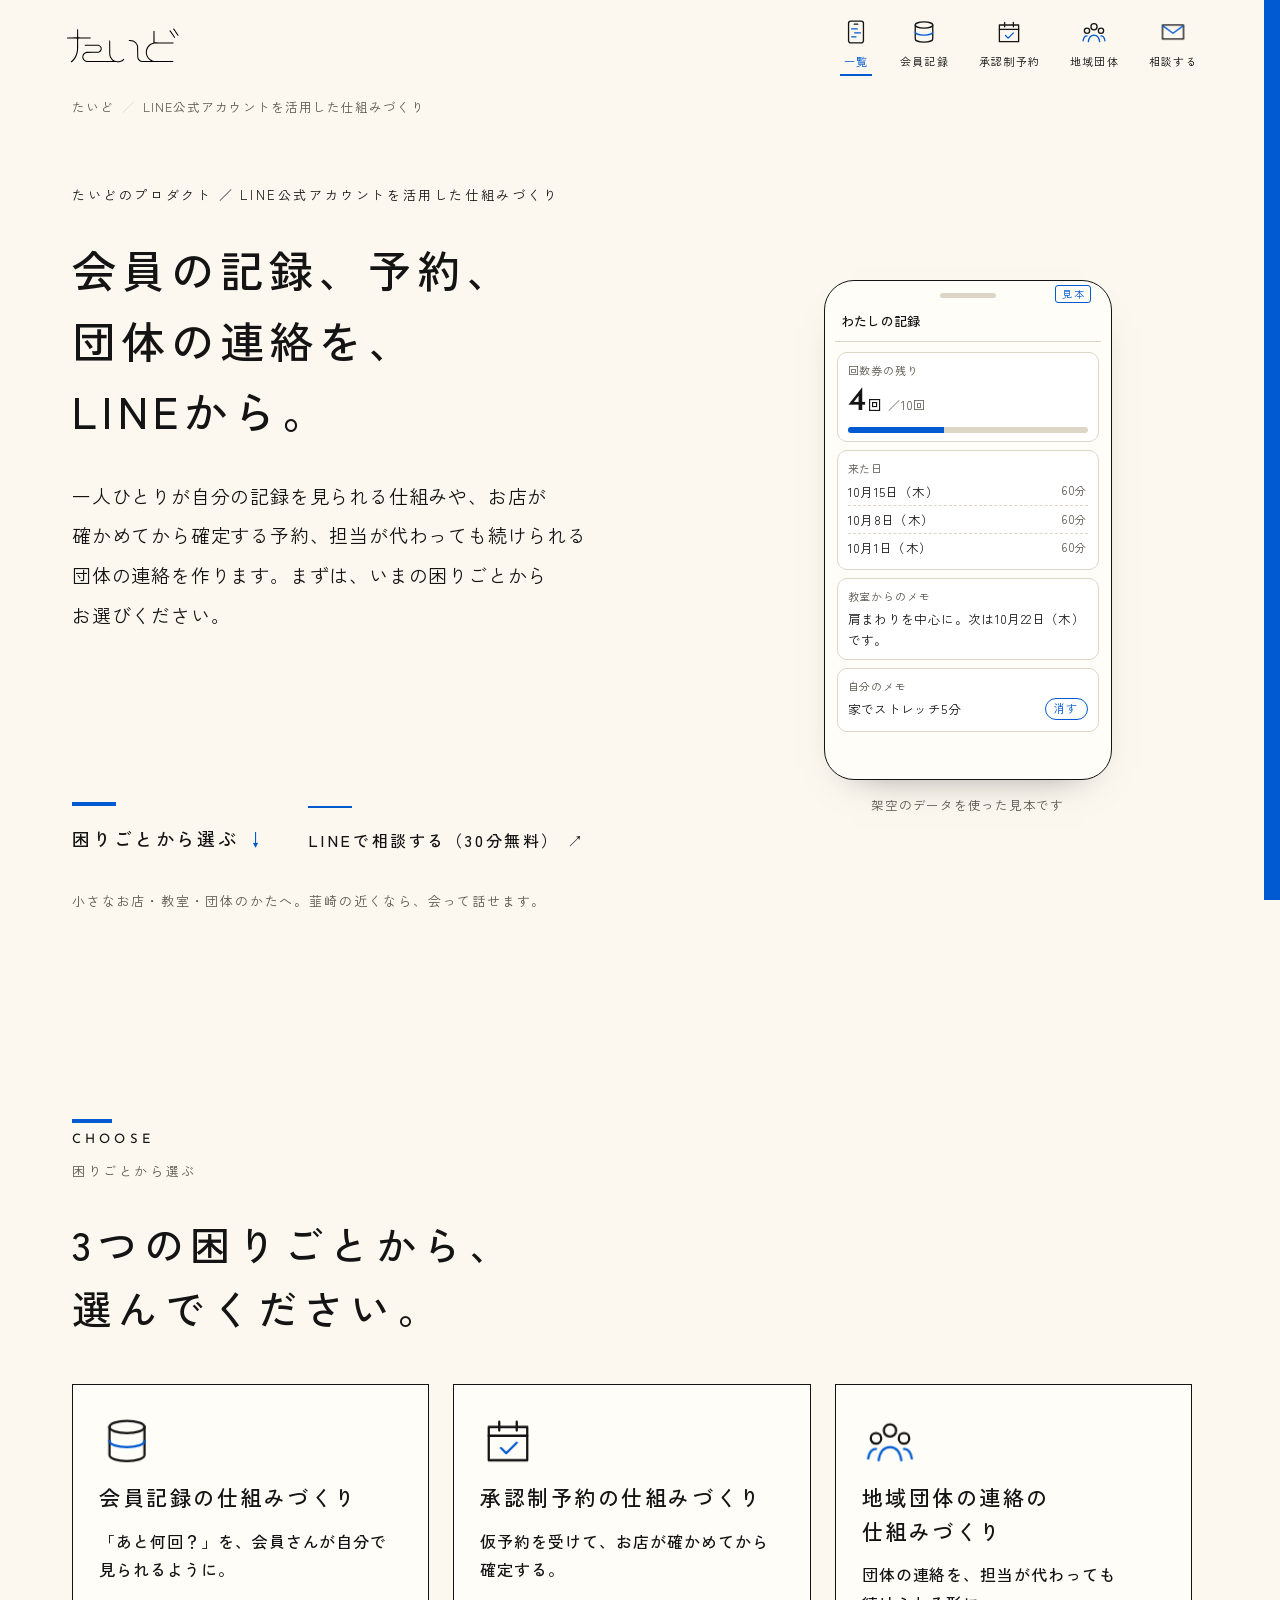
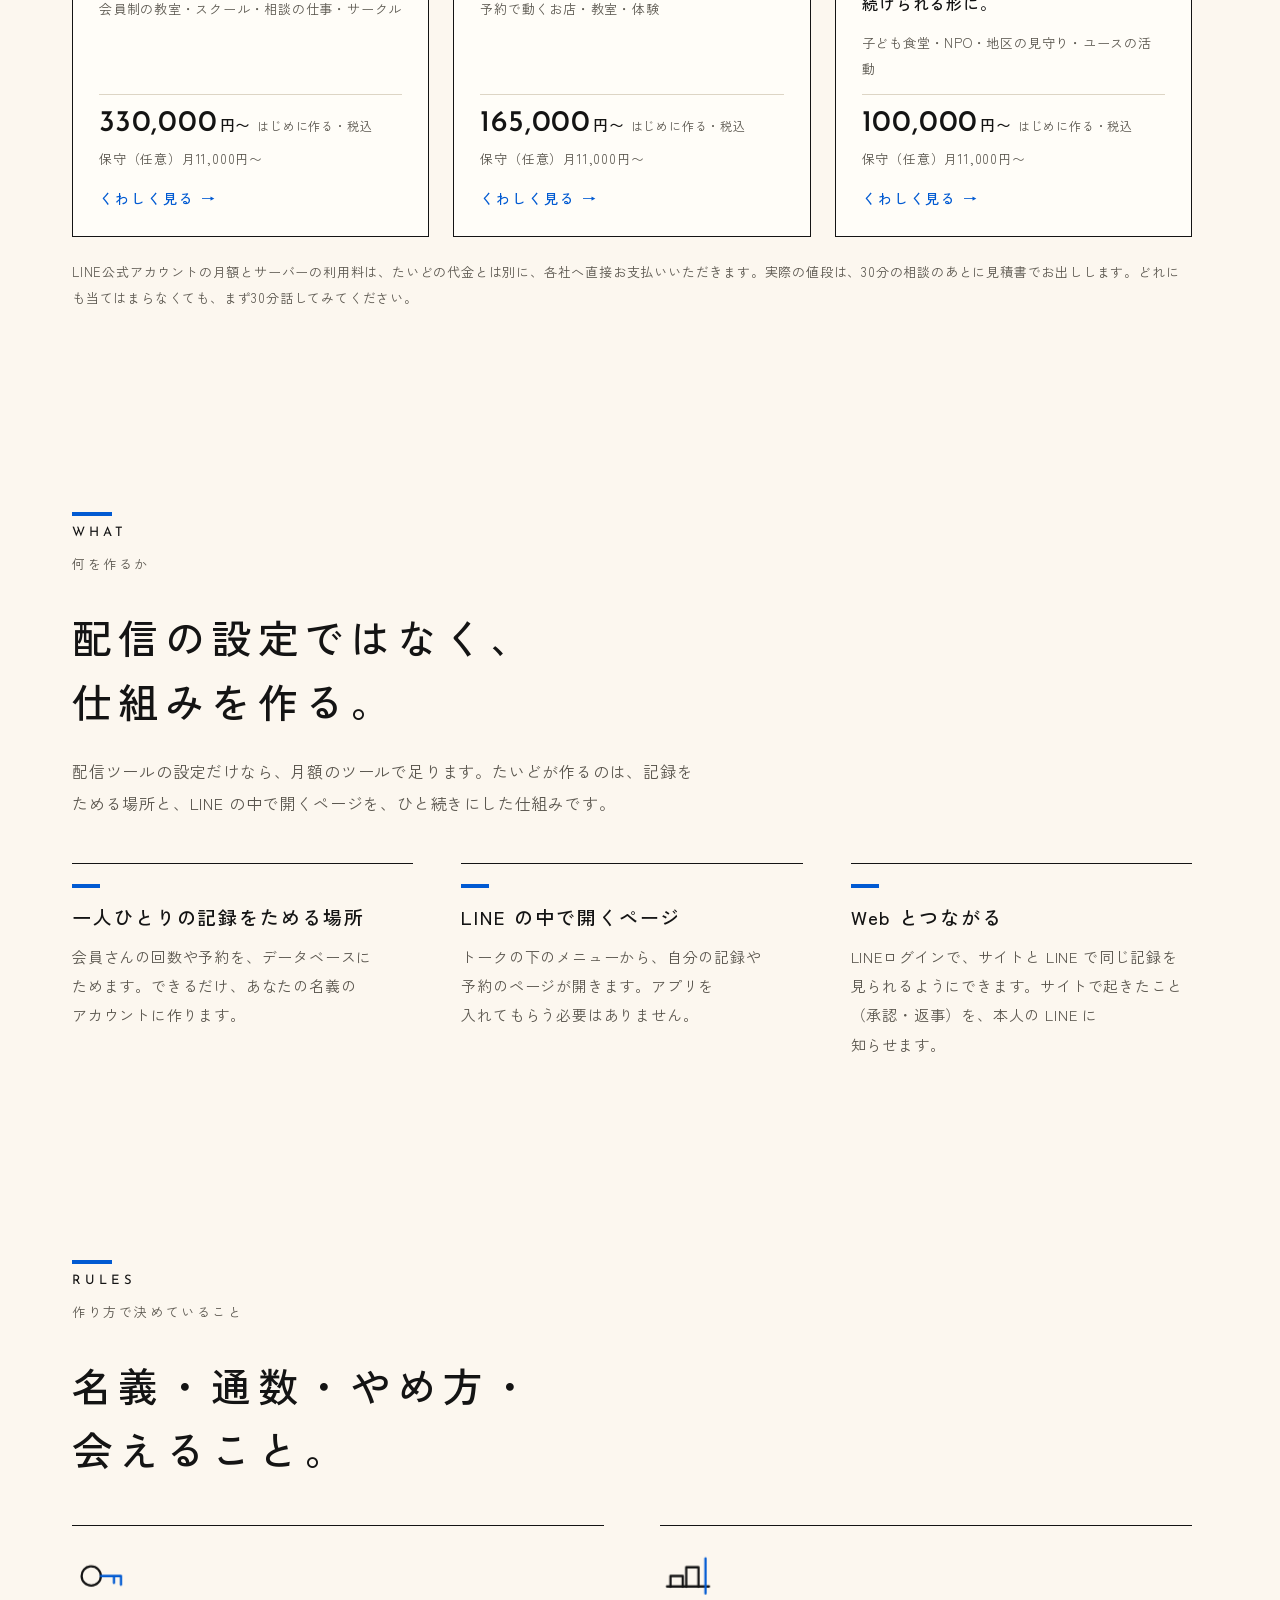
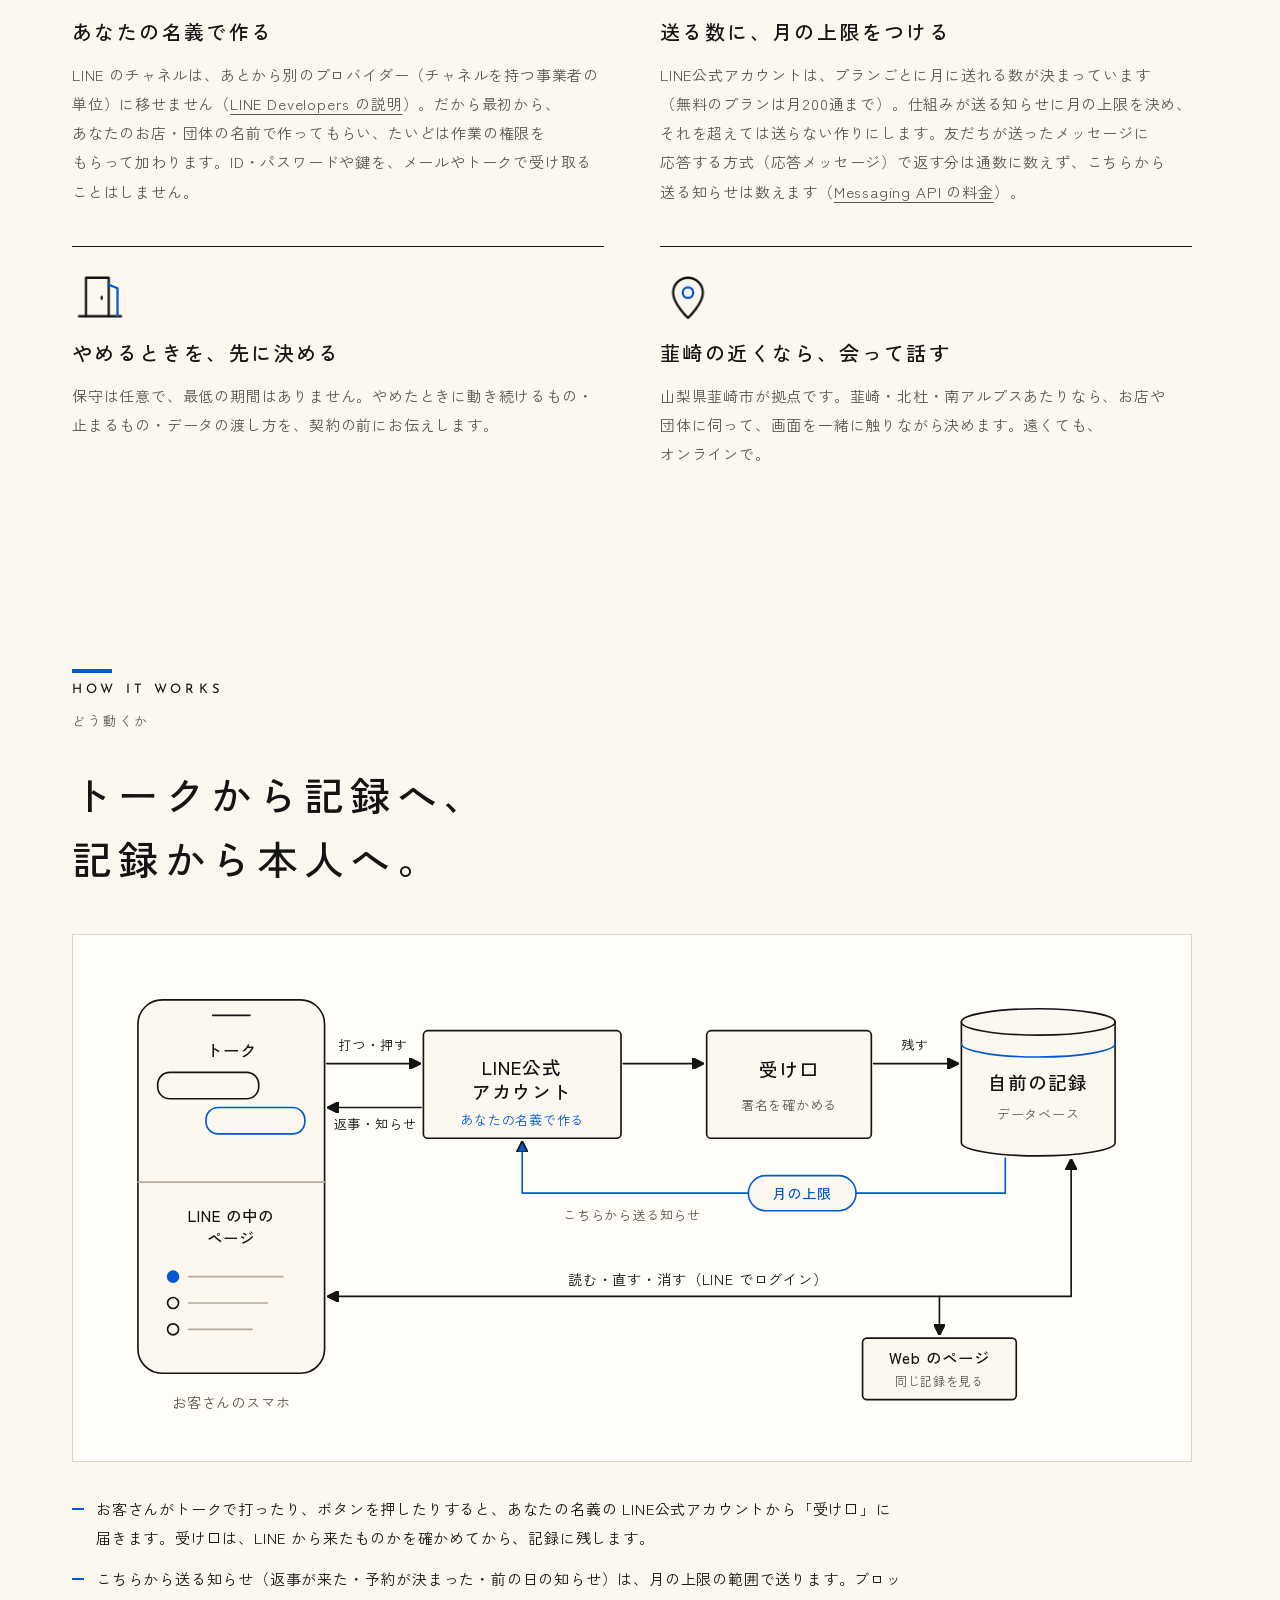
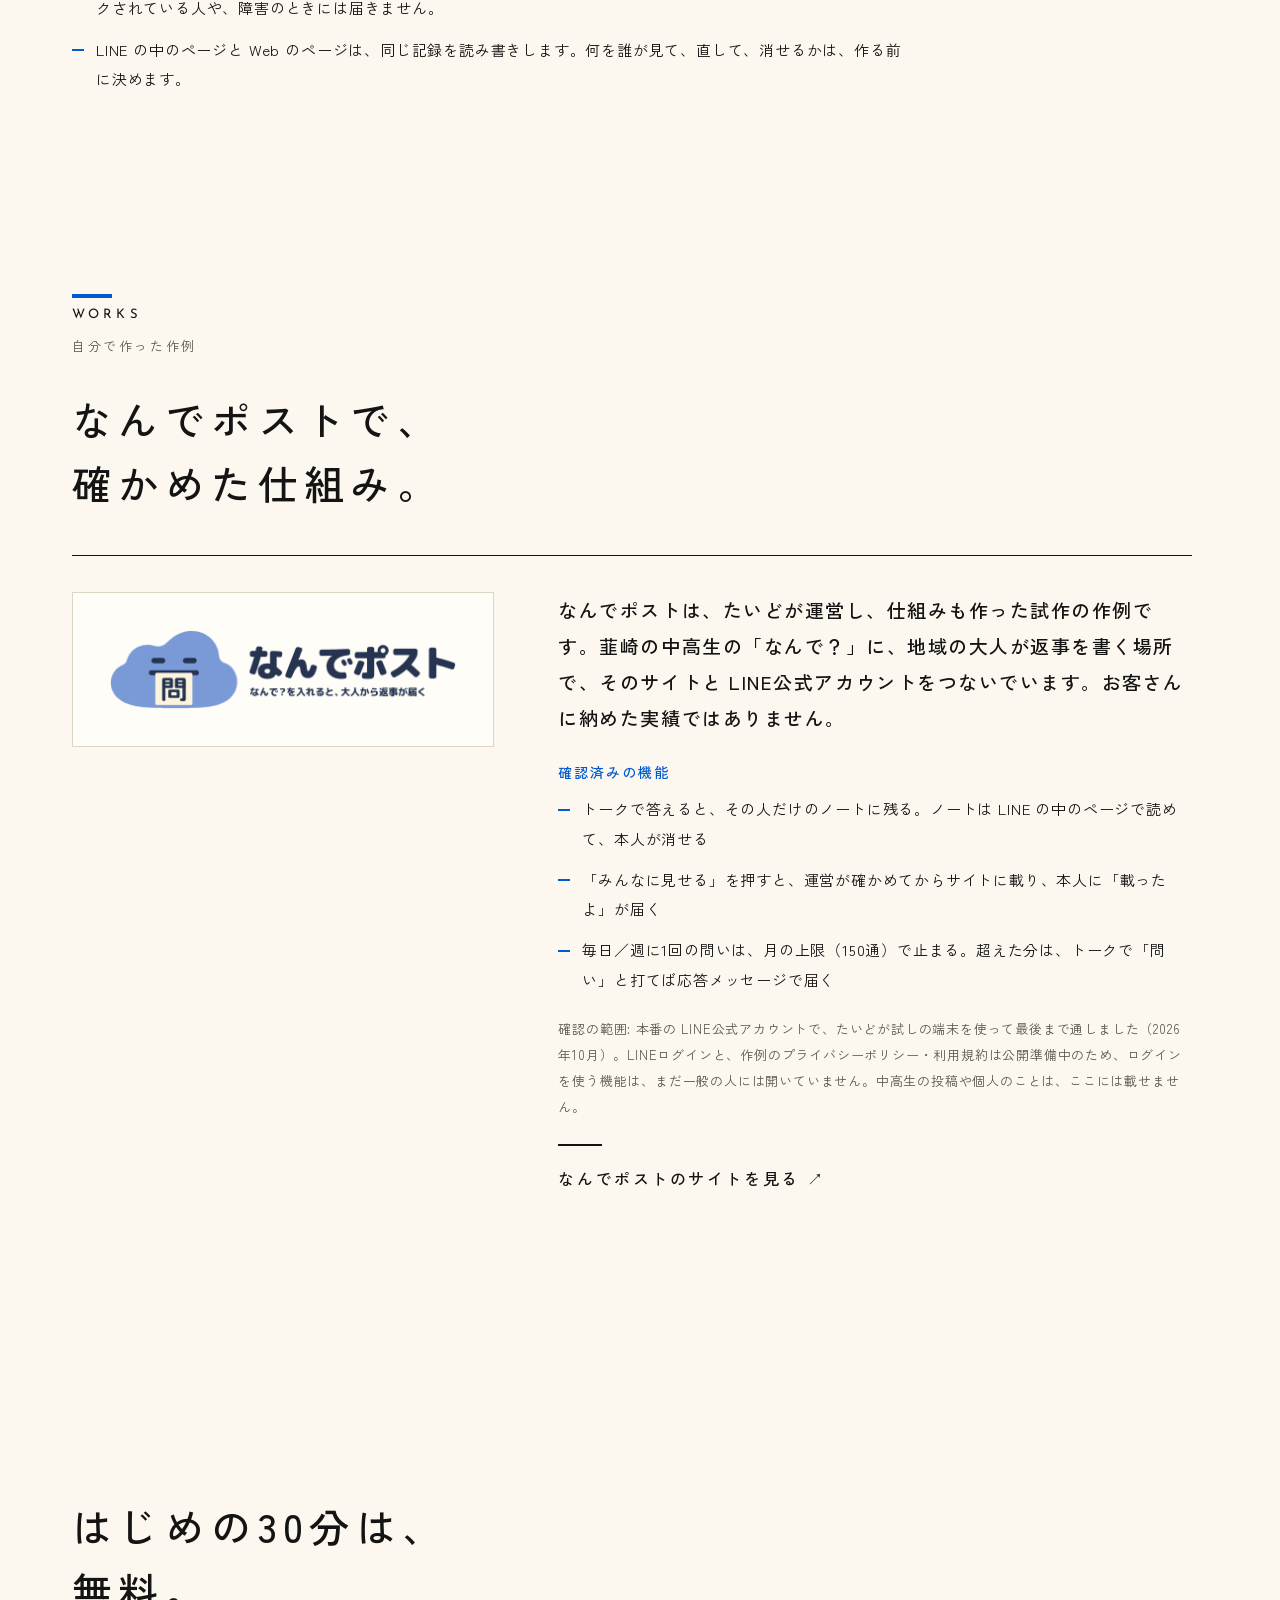
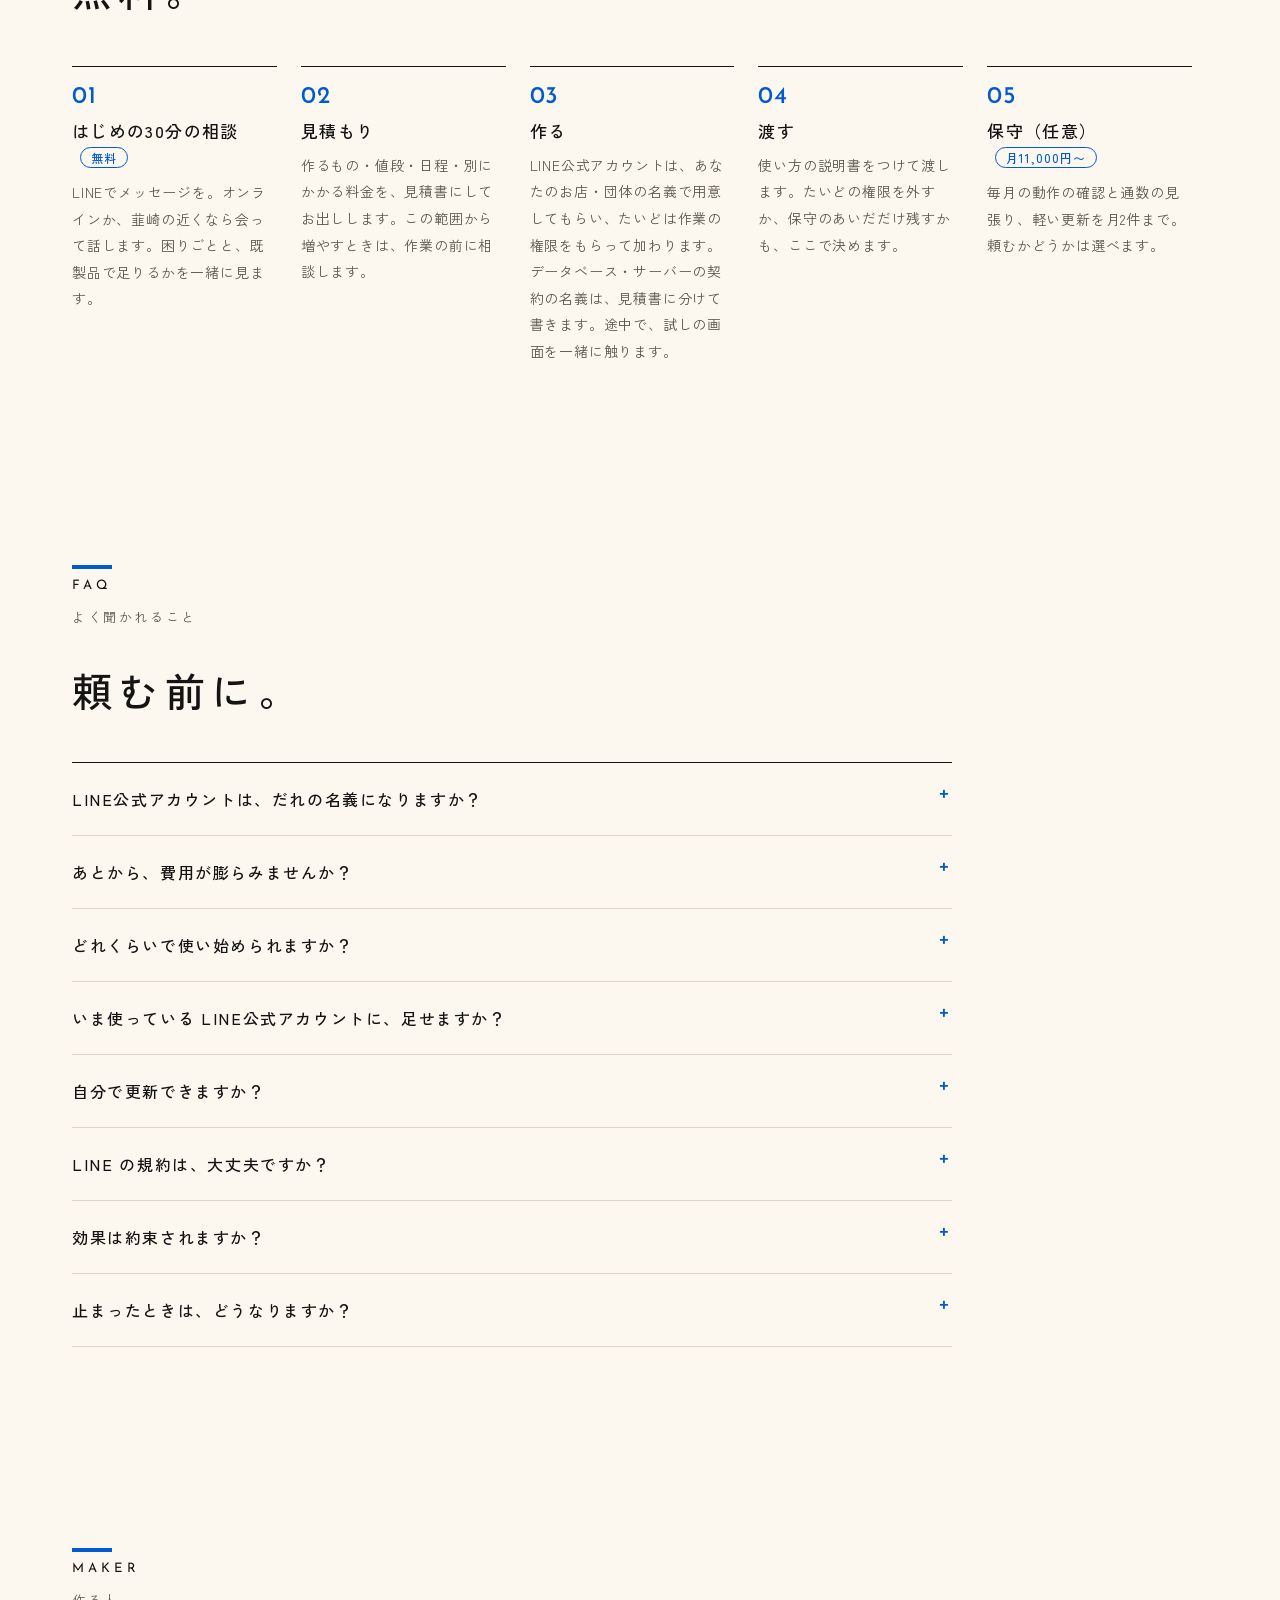
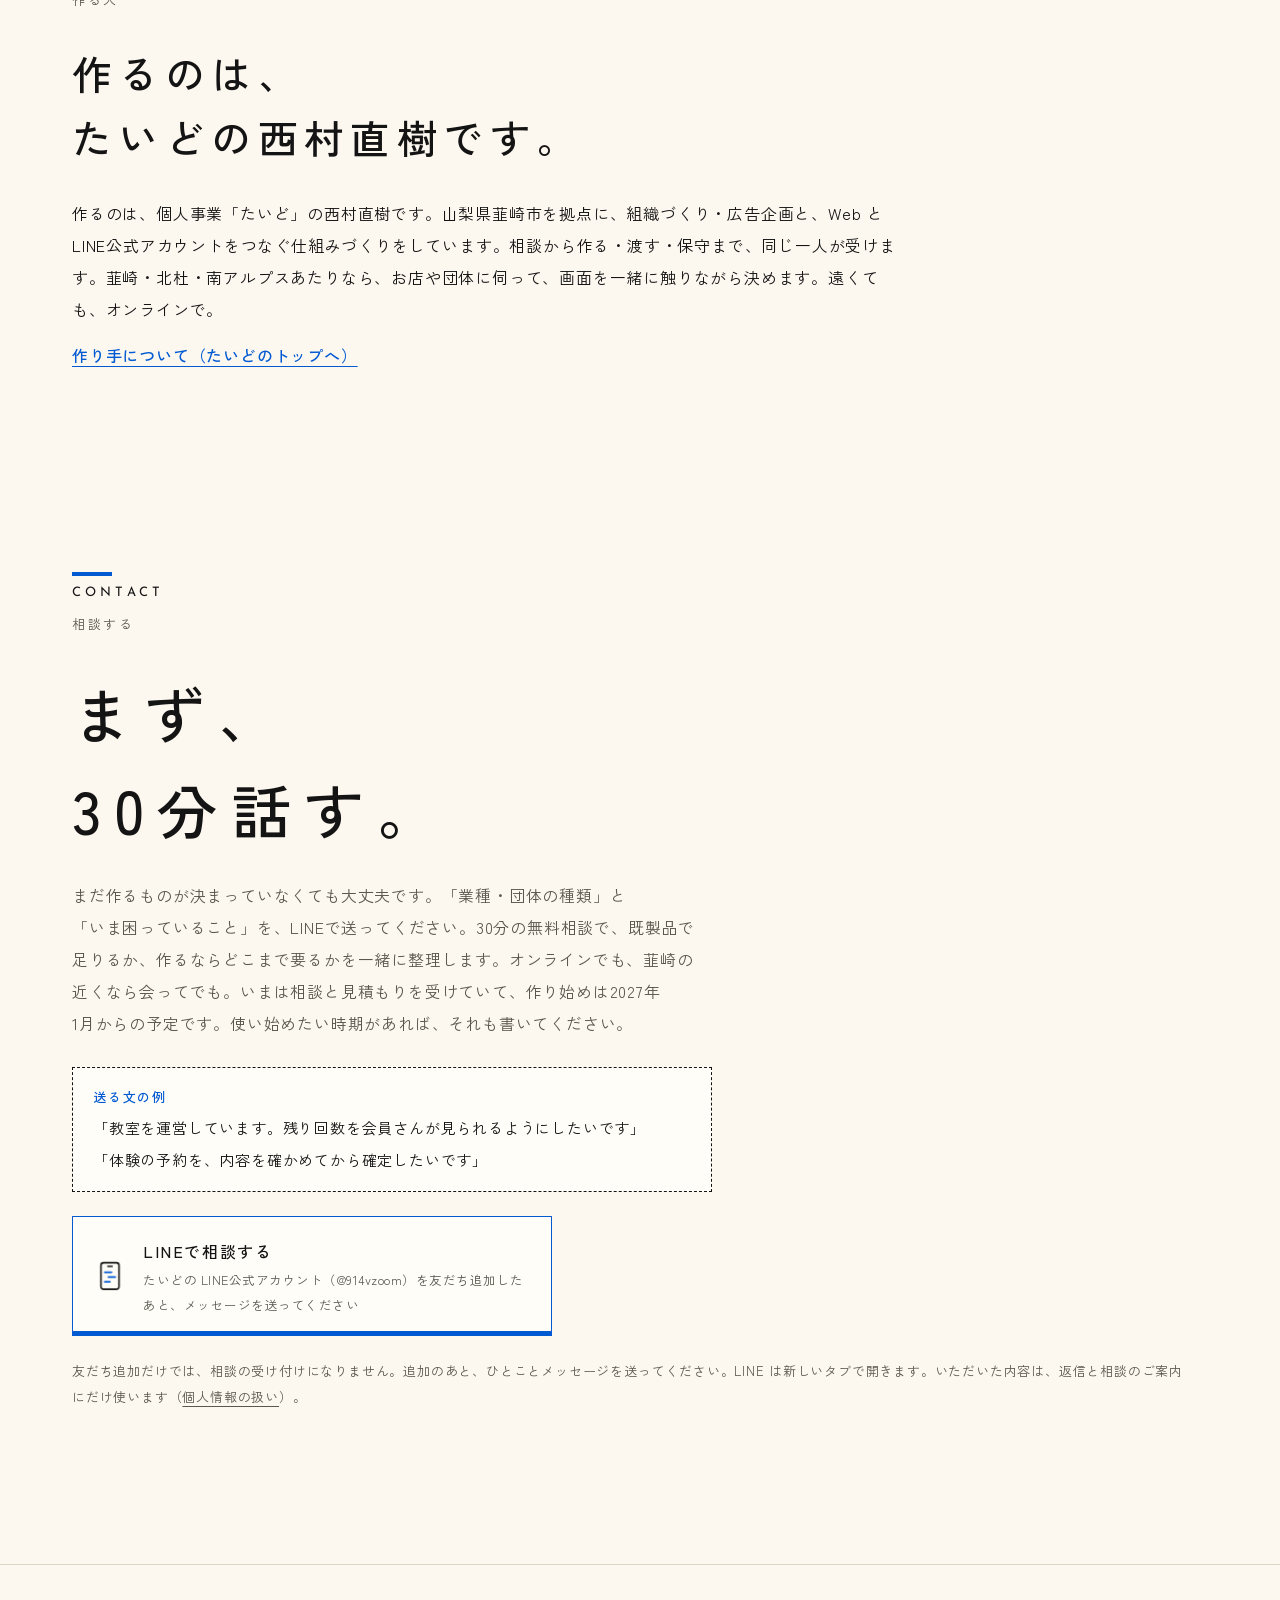
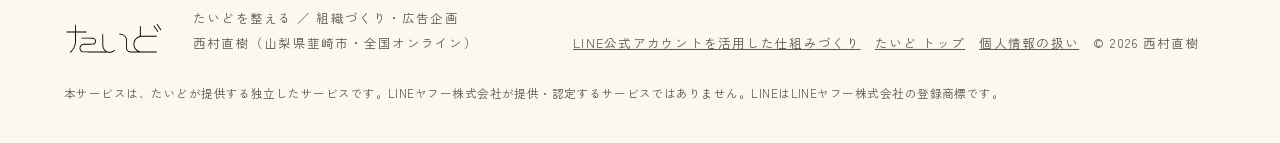
==== line/index.html @ 0542559e "LINE の仕組みづくりの LP: Codex の2回目のレビュー（入口8・記録8・予約7.5・地域8）の残りを直した。未公開（ブランチ line-lp） - 見本: LINE のトーク画面を描くのを" ====
<!doctype html>
<html lang="ja"><head><meta charset="utf-8"><meta name="viewport" content="width=device-width,initial-scale=1">
<title>LINE公式アカウントを活用した仕組みづくり｜会員記録・承認制予約・地域団体の連絡｜たいど</title>
<meta name="description" content="LINE公式アカウントを使って、会員一人ひとりが自分の記録を見られる仕組み、お店が確かめてから確定する予約、担当が代わっても続けられる団体の連絡を作ります。あなたの名義で作り、送る数は月の上限で止める設計。山梨県韮崎市・全国オンライン。会員記録 330,000円〜／承認制予約 165,000円〜／地域団体の連絡 100,000円〜、保守（任意）月11,000円〜（税込）。">
<meta name="theme-color" content="#fcf7ef">
<meta property="og:title" content="LINE公式アカウントを活用した仕組みづくり｜たいど">
<meta property="og:description" content="会員記録・承認制予約・地域団体の連絡を、LINE公式アカウントを使って。あなたの名義で作り、送る数は月の上限で止める設計。">
<meta property="og:type" content="website"><meta property="og:url" content="https://nirareba0.github.io/line/"><meta property="og:site_name" content="たいど"><meta property="og:locale" content="ja_JP">
<meta property="og:image" content="https://nirareba0.github.io/assets/og-line.jpg?v=2"><meta property="og:image:width" content="1200"><meta property="og:image:height" content="630"><meta property="og:image:alt" content="たいど LINE公式アカウントを活用した仕組みづくり。会員記録・承認制予約・地域団体の連絡">
<meta name="twitter:card" content="summary_large_image">
<link rel="canonical" href="https://nirareba0.github.io/line/">
<link rel="icon" href="../assets/favicon-card.svg" type="image/svg+xml">
<link rel="preload" href="../assets/fonts/zenkaku-500.woff2" as="font" type="font/woff2" crossorigin>
<script>if(!matchMedia("(prefers-reduced-motion: reduce)").matches&&!/[?&#]edit\b/.test(location.search+location.hash)){document.documentElement.classList.add("anim");setTimeout(function(){if(!document.documentElement.classList.contains("ready"))document.documentElement.classList.remove("anim")},3000)}</script>
<link rel="stylesheet" href="../style.css?v=h1">
<link rel="stylesheet" href="../line/line.css?v=3">
<script src="../script.js?v=h1" defer></script>
</head>
<body class="page-line" data-line-url="https://line.me/R/ti/p/@914vzoom" data-line-id="@914vzoom" data-count="">
<svg class="sprite" aria-hidden="true" focusable="false"><defs>
<symbol id="i-line" viewBox="0 0 32 32"><path d="M10 3.5h12a2.5 2.5 0 0 1 2.5 2.5v20a2.5 2.5 0 0 1-2.5 2.5H10A2.5 2.5 0 0 1 7.5 26V6A2.5 2.5 0 0 1 10 3.5z"/><path d="M14 7h4"/><path class="b" d="M11 12.5h6.5M14.5 17h6.5M11 21.5h5"/></symbol>
<symbol id="i-db" viewBox="0 0 32 32"><path d="M6 8c0-2 4.5-3.5 10-3.5S26 6 26 8v16c0 2-4.5 3.5-10 3.5S6 26 6 24z"/><path d="M6 8c0 2 4.5 3.5 10 3.5S26 10 26 8"/><path class="b" d="M6 16c0 2 4.5 3.5 10 3.5S26 18 26 16"/></symbol>
<symbol id="i-cal" viewBox="0 0 32 32"><path d="M5 8h22v19H5z"/><path d="M5 13h22M11 5v5M21 5v5"/><path class="b" d="M12 20l3 3 6-6"/></symbol>
<symbol id="i-group" viewBox="0 0 32 32"><path d="M16 6.5a3.5 3.5 0 1 1 0 7a3.5 3.5 0 1 1 0-7z"/><path d="M8 11.5a3 3 0 1 1 0 6a3 3 0 1 1 0-6zM24 11.5a3 3 0 1 1 0 6a3 3 0 1 1 0-6z"/><path class="b" d="M3.5 26c.6-3.6 2.4-5.5 4.5-5.5M28.5 26c-.6-3.6-2.4-5.5-4.5-5.5M9.5 27c.8-5 3.4-7.5 6.5-7.5s5.7 2.5 6.5 7.5"/></symbol>
<symbol id="i-check" viewBox="0 0 32 32"><path d="M8 5h16v22H8z"/><path d="M12 11h8M12 16h8"/><path class="b" d="M12 22l2.5 2.5L20 19"/></symbol>
<symbol id="i-mail" viewBox="0 0 32 32"><path d="M4 8h24v16H4z"/><path class="b" d="M4.5 9l11.5 8.5L27.5 9"/></symbol>
<symbol id="i-key" viewBox="0 0 32 32"><path d="M11 10.5a5.5 5.5 0 1 1 0 11a5.5 5.5 0 1 1 0-11z"/><path class="b" d="M16.5 16H28M24 16v4M28 16v5"/></symbol>
<symbol id="i-stop" viewBox="0 0 32 32"><path d="M4 22h24"/><path d="M6 22v-6h7v6M15 22V11h7v11"/><path class="b" d="M26 6v20"/></symbol>
<symbol id="i-door" viewBox="0 0 32 32"><path d="M8 27V5h13v22"/><path d="M4 27h24"/><path class="b" d="M21 9l5 2v16"/><path d="M17 16v1"/></symbol>
<symbol id="i-pin" viewBox="0 0 32 32"><path d="M16 28s-8.5-8.2-8.5-14.5a8.5 8.5 0 0 1 17 0C24.5 19.8 16 28 16 28z"/><path class="b" d="M16 10.5a3 3 0 1 1 0 6a3 3 0 1 1 0-6z"/></symbol>
</defs></svg>
<a class="skip" href="#main">本文へ移動</a>
<div class="band" aria-hidden="true"></div>
<header class="site-header">
<a class="brand" href="../"><img src="../assets/taido-logo-line.svg" alt="たいど（トップへ）" width="297" height="100"></a>
<nav aria-label="LINE公式アカウントを活用した仕組みづくり">
<a href="../line/" aria-current="page"><svg class="ic" aria-hidden="true"><use href="#i-line"/></svg><span>一覧</span></a>
<a href="../line/kiroku/"><svg class="ic" aria-hidden="true"><use href="#i-db"/></svg><span>会員記録</span></a>
<a href="../line/yoyaku/"><svg class="ic" aria-hidden="true"><use href="#i-cal"/></svg><span>承認制予約</span></a>
<a href="../line/chiiki/"><svg class="ic" aria-hidden="true"><use href="#i-group"/></svg><span>地域団体</span></a>
<a href="#contact"><svg class="ic" aria-hidden="true"><use href="#i-mail"/></svg><span>相談する</span></a>
</nav>
</header>

<main id="main">
<nav class="crumbs" aria-label="現在地"><ol><li><a href="../">たいど</a></li><li aria-current="page">LINE公式アカウントを活用した仕組みづくり</li></ol></nav>
<section class="hero lp-hero" id="top" aria-labelledby="hero-title">
<div class="hero-copy">
<p class="kicker">たいどのプロダクト ／ LINE公式アカウントを活用した仕組みづくり</p>
<h1 id="hero-title">会員の記録、予約、<br>団体の連絡を、<br>LINEから。</h1>
<p class="hero-lead">一人ひとりが自分の記録を見られる仕組みや、お店が確かめてから確定する予約、担当が代わっても続けられる団体の連絡を作ります。まずは、いまの困りごとからお選びください。</p>
<dl class='hero-price hero-price3'><div><dt>会員記録</dt><dd><span class='n'>330,000</span>円〜</dd></div><div><dt>承認制予約</dt><dd><span class='n'>165,000</span>円〜</dd></div><div><dt>地域団体の連絡</dt><dd><span class='n'>100,000</span>円〜</dd></div><div><dt>保守（任意）</dt><dd>月<span class='n'>11,000</span>円〜</dd></div></dl>
<p class="hero-pnote">税込。LINE公式アカウントの月額とサーバーの利用料は別で、見積書に分けて書きます。いまは相談と見積もりを受けていて、作り始めは2027年1月からの予定です。</p>
<div class="actions">
<a class="cta cta-down" href="#lps">困りごとから選ぶ</a>
<a class="more more-line" data-line href="https://line.me/R/ti/p/@914vzoom" target="_blank" rel="noopener noreferrer">LINEで相談する（30分無料）</a>
</div>
<p class="hero-for">小さなお店・教室・団体のかたへ。韮崎の近くなら、会って話せます。</p>
</div>
<figure class="hero-figure lp-fig"><div class="mk mk-page "><div class="mk-notch" aria-hidden="true"></div><div class="mk-top mk-top-page"><span class="mk-name">わたしの記録</span></div><div class="mk-body"><div class="mk-card"><p class="mk-k">回数券の残り</p><p class="mk-big">4<small>回</small><span>／10回</span></p><p class="mk-bar"><i style="width:40%"></i></p></div><div class="mk-card"><p class="mk-k">来た日</p><p class="mk-row">10月15日（木）<span>60分</span></p><p class="mk-row">10月8日（木）<span>60分</span></p><p class="mk-row">10月1日（木）<span>60分</span></p></div><div class="mk-card"><p class="mk-k">教室からのメモ</p><p class="mk-t">肩まわりを中心に。次は10月22日（木）です。</p></div><div class="mk-card"><p class="mk-k">自分のメモ</p><p class="mk-row mk-memo">家でストレッチ5分<span class="mk-del">消す</span></p></div></div><p class="mk-tag">見本</p></div><figcaption>架空のデータを使った見本です</figcaption></figure>
</section>
<section class="sec " id="lps" aria-labelledby="lps-title">
<p class="label"><span class="en">CHOOSE</span><span class="t">困りごとから選ぶ</span></p>
<h2 id="lps-title">3つの困りごとから、<br>選んでください。</h2>
<ul class="lp-cards"><li><a class="lp-card" href="kiroku/"><svg class="ic ic-l" aria-hidden="true"><use href="#i-db"/></svg><h3>会員記録の仕組みづくり</h3><p class="lp-pain">「あと何回？」を、会員さんが自分で見られるように。</p><p class="lp-who">会員制の教室・スクール・相談の仕事・サークル</p><p class="lp-price"><span class="n">330,000</span>円〜<small>はじめに作る・税込</small></p><p class="lp-sub">保守（任意）月11,000円〜</p><p class="lp-go">くわしく見る</p></a></li><li><a class="lp-card" href="yoyaku/"><svg class="ic ic-l" aria-hidden="true"><use href="#i-cal"/></svg><h3>承認制予約の仕組みづくり</h3><p class="lp-pain">仮予約を受けて、お店が確かめてから確定する。</p><p class="lp-who">予約で動くお店・教室・体験</p><p class="lp-price"><span class="n">165,000</span>円〜<small>はじめに作る・税込</small></p><p class="lp-sub">保守（任意）月11,000円〜</p><p class="lp-go">くわしく見る</p></a></li><li><a class="lp-card" href="chiiki/"><svg class="ic ic-l" aria-hidden="true"><use href="#i-group"/></svg><h3>地域団体の連絡の仕組みづくり</h3><p class="lp-pain">団体の連絡を、担当が代わっても続けられる形に。</p><p class="lp-who">子ども食堂・NPO・地区の見守り・ユースの活動</p><p class="lp-price"><span class="n">100,000</span>円〜<small>はじめに作る・税込</small></p><p class="lp-sub">保守（任意）月11,000円〜</p><p class="lp-go">くわしく見る</p></a></li></ul>
<p class="note">LINE公式アカウントの月額とサーバーの利用料は、たいどの代金とは別に、各社へ直接お支払いいただきます。実際の値段は、30分の相談のあとに見積書でお出しします。どれにも当てはまらなくても、まず30分話してみてください。</p>
</section>
<section class="sec " id="what" aria-labelledby="what-title">
<p class="label"><span class="en">WHAT</span><span class="t">何を作るか</span></p>
<h2 id="what-title">配信の設定ではなく、<br>仕組みを作る。</h2>
<p class="sec-lead">配信ツールの設定だけなら、月額のツールで足ります。たいどが作るのは、記録をためる場所と、LINE の中で開くページを、ひと続きにした仕組みです。</p>
<ul class="change-list"><li><h3>一人ひとりの記録をためる場所</h3><p>会員さんの回数や予約を、データベースにためます。できるだけ、あなたの名義のアカウントに作ります。</p></li><li><h3>LINE の中で開くページ</h3><p>トークの下のメニューから、自分の記録や予約のページが開きます。アプリを入れてもらう必要はありません。</p></li><li><h3>Web とつながる</h3><p>LINEログインで、サイトと LINE で同じ記録を見られるようにできます。サイトで起きたこと（承認・返事）を、本人の LINE に知らせます。</p></li></ul>
</section>
<section class="sec " id="rules" aria-labelledby="rules-title">
<p class="label"><span class="en">RULES</span><span class="t">作り方で決めていること</span></p>
<h2 id="rules-title">名義・通数・やめ方・<br>会えること。</h2>
<ol class="promise-list"><li><svg class="ic ic-l" aria-hidden="true"><use href="#i-key"/></svg><h3>あなたの名義で作る</h3><p>LINE のチャネルは、あとから別のプロバイダー（チャネルを持つ事業者の単位）に移せません（<a href="https://developers.line.biz/ja/docs/line-developers-console/overview/" target="_blank" rel="noopener noreferrer">LINE Developers の説明</a>）。だから最初から、あなたのお店・団体の名前で作ってもらい、たいどは作業の権限をもらって加わります。ID・パスワードや鍵を、メールやトークで受け取ることはしません。</p></li><li><svg class="ic ic-l" aria-hidden="true"><use href="#i-stop"/></svg><h3>送る数に、月の上限をつける</h3><p>LINE公式アカウントは、プランごとに月に送れる数が決まっています（無料のプランは月200通まで）。仕組みが送る知らせに月の上限を決め、それを超えては送らない作りにします。友だちが送ったメッセージに応答する方式（応答メッセージ）で返す分は通数に数えず、こちらから送る知らせは数えます（<a href="https://developers.line.biz/ja/docs/messaging-api/pricing/" target="_blank" rel="noopener noreferrer">Messaging API の料金</a>）。</p></li><li><svg class="ic ic-l" aria-hidden="true"><use href="#i-door"/></svg><h3>やめるときを、先に決める</h3><p>保守は任意で、最低の期間はありません。やめたときに動き続けるもの・止まるもの・データの渡し方を、契約の前にお伝えします。</p></li><li><svg class="ic ic-l" aria-hidden="true"><use href="#i-pin"/></svg><h3>韮崎の近くなら、会って話す</h3><p>山梨県韮崎市が拠点です。韮崎・北杜・南アルプスあたりなら、お店や団体に伺って、画面を一緒に触りながら決めます。遠くても、オンラインで。</p></li></ol>
</section>
<section class="sec " id="how" aria-labelledby="how-title">
<p class="label"><span class="en">HOW IT WORKS</span><span class="t">どう動くか</span></p>
<h2 id="how-title">トークから記録へ、<br>記録から本人へ。</h2>
<figure class="dg-wrap"><svg class="dg dg-wide" viewBox="0 0 960 420" role="img" aria-labelledby="dgt-w dgd-w"><title id="dgt-w">LINE公式アカウントを活用した仕組みがどう動くかの図</title><desc id="dgd-w">お客さんがトークで打ったり押したりすると、あなたの名義の LINE公式アカウント から受け口に届き、自前の記録（データベース）に残ります。こちらから送る知らせは、月の上限を通ってから LINE公式アカウント でお客さんに届きます。LINE の中のページと Web のページは、LINE でログインして、同じ記録を読む・直す・消すことができます。</desc><defs><marker id="ahw" viewBox="0 0 10 10" refX="8.5" refY="5" markerWidth="7" markerHeight="7" orient="auto-start-reverse"><path d="M0 0L10 5L0 10z" fill="#141414"/></marker><marker id="abw" viewBox="0 0 10 10" refX="8.5" refY="5" markerWidth="7" markerHeight="7" orient="auto-start-reverse"><path d="M0 0L10 5L0 10z" fill="#015ad2"/></marker></defs><rect class="fp" x="30" y="30" width="170" height="340" rx="22"/><path d="M98 44h34"/><text x="115" y="82" font-size="15" text-anchor="middle" font-weight="500">トーク</text><rect x="48" y="96" width="92" height="24" rx="11"/><rect class="bl" x="92" y="128" width="90" height="24" rx="11"/><path class="mu" d="M30 196h170"/><text x="115" y="232" font-size="14" text-anchor="middle" font-weight="500">LINE の中の</text><text x="115" y="252" font-size="14" text-anchor="middle" font-weight="500">ページ</text><circle class="fb" cx="62" cy="282" r="5"/><path class="mu" d="M76 282h86"/><circle class="" cx="62" cy="306" r="5"/><path class="mu" d="M76 306h72"/><circle class="" cx="62" cy="330" r="5"/><path class="mu" d="M76 330h58"/><text x="115" y="402" font-size="13" text-anchor="middle" class="t-m">お客さんのスマホ</text><rect class="fp" x="290" y="58" width="180" height="98" rx="4"/><text x="380" y="98" font-size="17" text-anchor="middle" font-weight="500">LINE公式</text><text x="380" y="120" font-size="17" text-anchor="middle" font-weight="500">アカウント</text><text x="380" y="144" font-size="12" text-anchor="middle" class="t-b">あなたの名義で作る</text><rect class="fp" x="548" y="58" width="150" height="98" rx="4"/><text x="623" y="100" font-size="17" text-anchor="middle" font-weight="500">受け口</text><text x="623" y="130" font-size="12" text-anchor="middle" class="t-m">署名を確かめる</text><path class="fp" d="M780 50V160a70 12 0 0 0 140 0V50"/><ellipse class="fp" cx="850" cy="50" rx="70" ry="12"/><path class="bl" d="M780 70a70 12 0 0 0 140 0"/><text x="850" y="112" font-size="17" text-anchor="middle" font-weight="500">自前の記録</text><text x="850" y="138" font-size="12" text-anchor="middle" class="t-m">データベース</text><path d="M202 88H286" marker-end="url(#ahw)"/><text x="244" y="76" font-size="12" text-anchor="middle">打つ・押す</text><path d="M472 88H544" marker-end="url(#ahw)"/><path d="M700 88H776" marker-end="url(#ahw)"/><text x="738" y="76" font-size="12" text-anchor="middle">残す</text><path d="M288 128H204" marker-end="url(#ahw)"/><text x="246" y="148" font-size="12" text-anchor="middle">返事・知らせ</text><path class="bl" d="M820 174V206H380V160" marker-end="url(#abw)"/><rect class="fp bl" x="586" y="190" width="98" height="32" rx="16"/><text x="635" y="211" font-size="13" text-anchor="middle" class="t-b" font-weight="500">月の上限</text><text x="480" y="230" font-size="12" text-anchor="middle" class="t-m">こちらから送る知らせ</text><path d="M204 300H880V176" marker-start="url(#ahw)" marker-end="url(#ahw)"/><text x="540" y="290" font-size="13" text-anchor="middle">読む・直す・消す（LINE でログイン）</text><path d="M760 300V334" marker-end="url(#ahw)"/><rect class="fp" x="690" y="338" width="140" height="56" rx="4"/><text x="760" y="362" font-size="14" text-anchor="middle" font-weight="500">Web のページ</text><text x="760" y="382" font-size="11" text-anchor="middle" class="t-m">同じ記録を見る</text></svg><svg class="dg dg-tall" viewBox="0 0 360 600" role="img" aria-labelledby="dgt-t dgd-t"><title id="dgt-t">LINE公式アカウントを活用した仕組みがどう動くかの図</title><desc id="dgd-t">お客さんがトークで打ったり押したりすると、あなたの名義の LINE公式アカウント から受け口に届き、自前の記録（データベース）に残ります。こちらから送る知らせは、月の上限を通ってから LINE公式アカウント でお客さんに届きます。LINE の中のページと Web のページは、LINE でログインして、同じ記録を読む・直す・消すことができます。</desc><defs><marker id="aht" viewBox="0 0 10 10" refX="8.5" refY="5" markerWidth="7" markerHeight="7" orient="auto-start-reverse"><path d="M0 0L10 5L0 10z" fill="#141414"/></marker><marker id="abt" viewBox="0 0 10 10" refX="8.5" refY="5" markerWidth="7" markerHeight="7" orient="auto-start-reverse"><path d="M0 0L10 5L0 10z" fill="#015ad2"/></marker></defs><rect class="fp" x="60" y="10" width="200" height="64" rx="16"/><text x="160" y="38" font-size="15" text-anchor="middle" font-weight="500">お客さんの LINE</text><text x="160" y="60" font-size="12" text-anchor="middle" class="t-m">トーク</text><path d="M120 76V126" marker-end="url(#aht)"/><text x="112" y="106" font-size="12" text-anchor="end">打つ・押す</text><path d="M200 128V78" marker-end="url(#aht)"/><text x="208" y="106" font-size="12" text-anchor="start">返事・知らせ</text><rect class="fp" x="60" y="130" width="200" height="70" rx="4"/><text x="160" y="160" font-size="15" text-anchor="middle" font-weight="500">LINE公式アカウント</text><text x="160" y="184" font-size="12" text-anchor="middle" class="t-b">あなたの名義で作る</text><path d="M160 202V246" marker-end="url(#aht)"/><rect class="fp" x="60" y="250" width="200" height="64" rx="4"/><text x="160" y="278" font-size="15" text-anchor="middle" font-weight="500">受け口</text><text x="160" y="300" font-size="12" text-anchor="middle" class="t-m">署名を確かめる</text><path d="M160 316V356" marker-end="url(#aht)"/><text x="170" y="342" font-size="12" text-anchor="start">残す</text><path class="fp" d="M60 372V448a100 12 0 0 0 200 0V372"/><ellipse class="fp" cx="160" cy="372" rx="100" ry="12"/><path class="bl" d="M60 390a100 12 0 0 0 200 0"/><text x="160" y="420" font-size="16" text-anchor="middle" font-weight="500">自前の記録</text><text x="160" y="442" font-size="12" text-anchor="middle" class="t-m">データベース</text><path class="bl" d="M262 412H310V165H266" marker-end="url(#abt)"/><rect class="fp bl" x="284" y="256" width="52" height="50" rx="10"/><text x="310" y="277" font-size="12" text-anchor="middle" class="t-b" font-weight="500">月の</text><text x="310" y="295" font-size="12" text-anchor="middle" class="t-b" font-weight="500">上限</text><path d="M160 464V500M95 500H265" /><path d="M160 500V466" marker-end="url(#aht)"/><path d="M95 500V516" marker-end="url(#aht)"/><path d="M265 500V516" marker-end="url(#aht)"/><text x="170" y="490" font-size="12" text-anchor="start">読む・直す・消す</text><rect class="fp" x="20" y="520" width="150" height="66" rx="4"/><text x="95" y="548" font-size="13" text-anchor="middle" font-weight="500">LINE の中の</text><text x="95" y="568" font-size="13" text-anchor="middle" font-weight="500">ページ</text><rect class="fp" x="190" y="520" width="150" height="66" rx="4"/><text x="265" y="550" font-size="13" text-anchor="middle" font-weight="500">Web のページ</text><text x="265" y="570" font-size="11" text-anchor="middle" class="t-m">LINE でログイン</text></svg></figure>
<ul class="dots"><li>お客さんがトークで打ったり、ボタンを押したりすると、あなたの名義の LINE公式アカウントから「受け口」に届きます。受け口は、LINE から来たものかを確かめてから、記録に残します。</li><li>こちらから送る知らせ（返事が来た・予約が決まった・前の日の知らせ）は、月の上限の範囲で送ります。ブロックされている人や、障害のときには届きません。</li><li>LINE の中のページと Web のページは、同じ記録を読み書きします。何を誰が見て、直して、消せるかは、作る前に決めます。</li></ul></section>
<section class="sec " id="works" aria-labelledby="works-title">
<p class="label"><span class="en">WORKS</span><span class="t">自分で作った作例</span></p>
<h2 id="works-title">なんでポストで、<br>確かめた仕組み。</h2>
<div class="work-np">
<a class="np-logo" href="https://nirareba0.github.io/toi-site/" target="_blank" rel="noopener noreferrer"><img src="../assets/nandepost-lockup-h.png" alt="なんでポスト（サイトを新しいタブで開く）" width="720" height="180" loading="lazy"></a>
<div class="np-body">
<p class="np-lead">なんでポストは、たいどが運営し、仕組みも作った試作の作例です。韮崎の中高生の「なんで？」に、地域の大人が返事を書く場所で、そのサイトと LINE公式アカウントをつないでいます。お客さんに納めた実績ではありません。</p>
<p class="np-h">確認済みの機能</p>
<ul class="dots"><li>トークで答えると、その人だけのノートに残る。ノートは LINE の中のページで読めて、本人が消せる</li><li>「みんなに見せる」を押すと、運営が確かめてからサイトに載り、本人に「載ったよ」が届く</li><li>毎日／週に1回の問いは、月の上限（150通）で止まる。超えた分は、トークで「問い」と打てば応答メッセージで届く</li></ul>
<p class="note">確認の範囲: 本番の LINE公式アカウントで、たいどが試しの端末を使って最後まで通しました（2026年10月）。LINEログインと、作例のプライバシーポリシー・利用規約は公開準備中のため、ログインを使う機能は、まだ一般の人には開いていません。中高生の投稿や個人のことは、ここには載せません。</p>
<div class="actions"><a class="more more-out" href="https://nirareba0.github.io/toi-site/" target="_blank" rel="noopener noreferrer">なんでポストのサイトを見る</a></div>
</div>
</div>
</section>
<section class="sec " id="process" aria-labelledby="process-title">
<p class="label"><span class="en">PROCESS</span><span class="t">進め方</span></p>
<h2 id="process-title">はじめの30分は、<br>無料。</h2>
<ol class="proc"><li><p class="proc-no">01</p><h3>はじめの30分の相談<span class="proc-tag">無料</span></h3><p>LINEでメッセージを。オンラインか、韮崎の近くなら会って話します。困りごとと、既製品で足りるかを一緒に見ます。</p></li><li><p class="proc-no">02</p><h3>見積もり</h3><p>作るもの・値段・日程・別にかかる料金を、見積書にしてお出しします。この範囲から増やすときは、作業の前に相談します。</p></li><li><p class="proc-no">03</p><h3>作る</h3><p>LINE公式アカウントは、あなたのお店・団体の名義で用意してもらい、たいどは作業の権限をもらって加わります。データベース・サーバーの契約の名義は、見積書に分けて書きます。途中で、試しの画面を一緒に触ります。</p></li><li><p class="proc-no">04</p><h3>渡す</h3><p>使い方の説明書をつけて渡します。たいどの権限を外すか、保守のあいだだけ残すかも、ここで決めます。</p></li><li><p class="proc-no">05</p><h3>保守（任意）<span class="proc-tag">月11,000円〜</span></h3><p>毎月の動作の確認と通数の見張り、軽い更新を月2件まで。頼むかどうかは選べます。</p></li></ol>
</section>
<section class="sec faq" id="faq" aria-labelledby="faq-title">
<p class="label"><span class="en">FAQ</span><span class="t">よく聞かれること</span></p>
<h2 id="faq-title">頼む前に。</h2>
<div class="faq-list"><details><summary>LINE公式アカウントは、だれの名義になりますか？</summary><p>あなたのお店・団体の名義です。LINE の開発者向けの公式文書に「一度作成したチャネルを、後から他のプロバイダーに移動することはできません」とあります（<a href="https://developers.line.biz/ja/docs/line-developers-console/overview/" target="_blank" rel="noopener noreferrer">LINE Developers コンソールの概要</a>）。だから、はじめにお店・団体のプロバイダーを確かめてから作り、たいどは作業の権限をもらって加わります。LINE公式アカウントと友だちは、契約が終わってもあなたの手元に残ります。記録をためる場所（データベース）も、できるだけあなたの名義のアカウントに作ります。ソースコードと、仕組みを動かす場所（サーバー）の扱い、たいどの名義になる部分があるときの移し方と費用は、見積書と契約書に書きます。ログイン用の ID・パスワードを共有していただく必要はありません。作業は招待された権限で行います。接続に使う鍵（アクセストークン）は、メールやトークで送っていただかず、あなたの手で設定してもらいます。作業の権限で見える範囲は、契約の前にお伝えします。</p></details><details><summary>あとから、費用が膨らみませんか？</summary><p>作る費用は、見積書で先に決めます。範囲を広げるときは、作業の前に相談します。月の費用は分かれています。LINE公式アカウントの月額はあなたから LINEヤフーへ直接、サーバーの利用料（かかるとき）は各社へ直接、たいどの保守（任意・月11,000円〜）はたいどへ。仕組みが送る知らせには月の上限をつけ、上限を超えては送りません。管理画面から送る一斉のお知らせも同じ通数を使うので、配分を一緒に決めます。</p></details><details><summary>どれくらいで使い始められますか？</summary><p>作る範囲と着手の時期を確かめて、試しの画面を触れる日と、使い始める予定の日を見積書に書きます。審査や設定に日数がかかる作りなら、その期間も分けてお伝えします。いまは相談と見積もりを受けていて、作り始めは2027年1月からの予定です。</p></details><details><summary>いま使っている LINE公式アカウントに、足せますか？</summary><p>いまの設定と、使っているサービスを確かめてから提案します。ほかの配信ツールや予約サービスとつないでいるときは、その連携への影響と、引き継げるかを先に調べます。Messaging API のチャネルが、すでにほかの会社の名義のプロバイダーにあるときは移せないので、その扱いも先にお伝えします。</p></details><details><summary>自分で更新できますか？</summary><p>一斉のお知らせは、LINE公式アカウントの管理画面からご自身で送れます。記録の項目や、ページのつくり、自動で返す言葉を変えるのは、保守（軽い更新を月2件まで）か、そのつどの見積もりで受けます。配信の設定を毎週ご自身で細かく変えたいなら、月額の配信ツールのほうが合うこともあります。30分の相談で、どちらが合うかをお話しします。</p></details><details><summary>LINE の規約は、大丈夫ですか？</summary><p><a href="https://terms2.line.me/official_account_terms_jp?lang=ja" target="_blank" rel="noopener noreferrer">LINE公式アカウントの利用規約</a>と、開発者向けの<a href="https://terms2.line.me/LINE_Developers_user_data_policy?lang=ja" target="_blank" rel="noopener noreferrer">LINE ユーザーデータポリシー</a>に沿って作ります。たとえば、集める情報と使い道を示して同意をいただく、LINE との連携を外す方法と退会の方法を用意する、パスワードを求めない、など。利用者向けのプライバシーポリシーは、たいどが下書きし、あなたの名前で出します。規約の読み方で迷うところは、作る前にお伝えし、LINEヤフーの窓口などで確かめます。</p></details><details><summary>効果は約束されますか？</summary><p>予約の数や売上、友だちの数などの数字は、約束しません。約束するのは、見積書に書いた仕組みを作って、使える形で渡すことです。</p></details><details><summary>止まったときは、どうなりますか？</summary><p>保守を頼んでいるときは、連絡の受け方と、見るまでの目安を契約に書きます。たいどは一人で動いているので、24時間の見張りや、その日のうちの復旧は約束できません。LINE やサーバーの会社の側の障害は、たいどが直せるものではないので、そう伝えて待ちます。</p></details></div>
</section>
<section class="sec maker" id="maker" aria-labelledby="maker-title">
<p class="label"><span class="en">MAKER</span><span class="t">作る人</span></p>
<h2 id="maker-title">作るのは、<br>たいどの西村直樹です。</h2>
<div class="maker-in">
<p>作るのは、個人事業「たいど」の西村直樹です。山梨県韮崎市を拠点に、組織づくり・広告企画と、Web と LINE公式アカウントをつなぐ仕組みづくりをしています。相談から作る・渡す・保守まで、同じ一人が受けます。韮崎・北杜・南アルプスあたりなら、お店や団体に伺って、画面を一緒に触りながら決めます。遠くても、オンラインで。</p>
<p class="maker-go"><a href="../#about">作り手について（たいどのトップへ）</a></p>
</div>
</section>
<section class="sec contact" id="contact" aria-labelledby="contact-title">
<p class="label"><span class="en">CONTACT</span><span class="t">相談する</span></p>
<h2 id="contact-title">まず、<br>30分話す。</h2>
<p class="sec-lead">まだ作るものが決まっていなくても大丈夫です。「業種・団体の種類」と「いま困っていること」を、LINEで送ってください。30分の無料相談で、既製品で足りるか、作るならどこまで要るかを一緒に整理します。オンラインでも、韮崎の近くなら会ってでも。いまは相談と見積もりを受けていて、作り始めは2027年1月からの予定です。使い始めたい時期があれば、それも書いてください。</p>
<div class="send-ex"><p class="send-k">送る文の例</p><p class="send-t">「教室を運営しています。残り回数を会員さんが見られるようにしたいです」</p><p class="send-t">「体験の予約を、内容を確かめてから確定したいです」</p></div>
<div class="contact-ways one">
<a class="way-btn way-line" data-line href="https://line.me/R/ti/p/@914vzoom" target="_blank" rel="noopener noreferrer"><svg class="ic" aria-hidden="true"><use href="#i-line"/></svg><span><strong>LINEで相談する</strong><small>たいどの LINE公式アカウント（@914vzoom）を友だち追加したあと、メッセージを送ってください</small></span></a>
</div>
<p class="note">友だち追加だけでは、相談の受け付けになりません。追加のあと、ひとことメッセージを送ってください。LINE は新しいタブで開きます。いただいた内容は、返信と相談のご案内にだけ使います（<a href="../privacy.html">個人情報の扱い</a>）。</p>
</section>
</main>

<footer class="site-footer">
<img src="../assets/taido-logo-line.svg" alt="たいど" width="297" height="100">
<p>たいどを整える ／ 組織づくり・広告企画<br>西村直樹（山梨県韮崎市・全国オンライン）</p>
<p class="copy"><a href="../line/">LINE公式アカウントを活用した仕組みづくり</a>　<a href="../">たいど トップ</a>　<a href="../privacy.html">個人情報の扱い</a>　© 2026 西村直樹</p>
<p class="tm">本サービスは、たいどが提供する独立したサービスです。LINEヤフー株式会社が提供・認定するサービスではありません。LINEはLINEヤフー株式会社の登録商標です。</p>
</footer>
</body></html>
---- style.css ----
/* たいど — 名刺に合わせた版（紙・墨の細線・青の帯） */
/* 書体は使っている字だけを切り出して自前配信（tools/subset_card_fonts.py。文言を変えたら回し直す）。SIL OFL — assets/fonts/OFL-*.txt */
@font-face{font-family:"Zen Kaku Gothic New";font-weight:400;font-display:swap;src:url(assets/fonts/zenkaku-400.woff2) format("woff2")}
@font-face{font-family:"Zen Kaku Gothic New";font-weight:500;font-display:swap;src:url(assets/fonts/zenkaku-500.woff2) format("woff2")}
@font-face{font-family:"Zen Kaku Gothic New";font-weight:700;font-display:swap;src:url(assets/fonts/zenkaku-700.woff2) format("woff2")}
@font-face{font-family:"Josefin Sans";font-weight:400 500;font-display:swap;src:url(assets/fonts/josefin.woff2) format("woff2")}
:root{
  --paper:#fcf7ef; --paper2:#fffdf8; --ink:#141414; --muted:#5b574f; --rule:#ddd5c5; --blue:#015ad2;
  --band:16px; --max:1120px; --gut:clamp(20px,5vw,64px);
  --jp:"Zen Kaku Gothic New","Hiragino Sans","Hiragino Kaku Gothic ProN","Noto Sans JP","Yu Gothic",sans-serif;
  --en:"Josefin Sans","Futura","Century Gothic",var(--jp);
}
*,*::before,*::after{box-sizing:border-box}
html{scroll-behavior:smooth;scroll-padding-top:96px;-webkit-text-size-adjust:100%}
body{margin:0;background:var(--paper);color:var(--ink);font:400 16px/2 var(--jp);letter-spacing:.05em;overflow-x:hidden}
img{max-width:100%;height:auto;display:block}
a{color:inherit}
h1,h2,h3{font-weight:500;margin:0;line-height:1.6;letter-spacing:.16em;word-break:auto-phrase;overflow-wrap:anywhere}
p{margin:0}
.nb{display:inline-block}
.sprite{position:absolute;width:0;height:0;overflow:hidden}
:focus-visible{outline:2px solid var(--blue);outline-offset:4px}
.skip{position:absolute;left:12px;top:-60px;z-index:100;background:var(--ink);color:var(--paper);padding:8px 14px;text-decoration:none}
.skip:focus{top:12px}

/* 名刺の右端の青い帯 */
.band{position:fixed;top:0;right:0;bottom:0;width:var(--band);background:var(--blue);z-index:60}

/* 線のアイコン（<use> の中にも効くよう、祖先なしのセレクタで書く） */
.ic{width:28px;height:28px;fill:none;stroke:currentColor;stroke-width:1.5;stroke-linecap:round;stroke-linejoin:round;overflow:visible}
.b{stroke:var(--blue)}
.ic-l{width:56px;height:56px;stroke-width:1.3}

/* header */
.site-header{position:sticky;top:0;z-index:50;display:flex;align-items:center;justify-content:space-between;gap:24px;padding:14px calc(var(--gut) + var(--band)) 12px var(--gut);background:var(--paper)}
.brand img{height:40px;width:auto}
.site-header nav{display:flex;gap:clamp(10px,2vw,30px)}
.site-header nav a{display:flex;flex-direction:column;align-items:center;gap:4px;text-decoration:none;font-size:11px;letter-spacing:.12em;padding:4px 2px}
.site-header nav a:hover span{color:var(--blue)}
.site-header nav a:hover .ic{transform:translateY(-2px)}
.site-header nav .ic{transition:transform .2s}

/* 欧文ラベル＋青い短線（名刺の PORTFOLIO） */
.en{display:block;font:400 13px/1 var(--en);letter-spacing:.32em;color:var(--ink)}
.label{display:flex;flex-direction:column;gap:12px;font-size:13px;letter-spacing:.2em;color:var(--muted);margin-bottom:28px}
.label .en{padding-top:14px;position:relative}
.label .en::before{content:"";position:absolute;left:0;top:0;width:40px;height:4px;background:var(--blue)}

/* sections */
main>section{padding-left:var(--gut);padding-right:calc(var(--gut) + var(--band))}
.sec{padding-top:clamp(88px,11vw,150px);padding-bottom:clamp(40px,5vw,60px);max-width:calc(var(--max) + var(--gut)*2 + var(--band));margin:0 auto}
.sec h2{font-size:clamp(26px,3.6vw,40px)}
.sec-lead{margin-top:22px;max-width:40em;color:var(--muted)}
.note{margin-top:22px;font-size:13px;color:var(--muted)}
.note a,.sec a:not(.cta):not(.more):not(.work){text-decoration-thickness:1px;text-underline-offset:4px}

/* CTA：青い短線の上に字（名刺の PORTFOLIO と同じ組み） */
.actions{display:flex;flex-wrap:wrap;align-items:flex-end;gap:20px 40px;margin-top:44px}
.cta,.more{position:relative;display:inline-block;padding:18px 0 6px;font-weight:500;letter-spacing:.16em;text-decoration:none}
.cta::before,.more::before{content:"";position:absolute;left:0;top:0;width:44px;height:4px;background:var(--blue);transition:width .3s}
.more::before{background:var(--ink);height:2px}
.cta::after{content:" ↗";color:var(--blue)}
.more::after{content:" ↓"}
.cta:hover::before,.more:hover::before{width:100%}
.cta{font-size:18px}

/* hero */
.hero{display:grid;grid-template-columns:1.15fr .85fr;align-items:center;gap:clamp(24px,5vw,72px);min-height:calc(100svh - 80px);padding-top:clamp(40px,6vw,80px);padding-bottom:clamp(40px,6vw,80px);max-width:calc(var(--max) + var(--gut)*2 + var(--band));margin:0 auto}
.kicker{font-size:14px;letter-spacing:.42em;margin-bottom:28px}
.hero h1{font-size:clamp(40px,6.6vw,88px);line-height:1.55;letter-spacing:.22em;font-weight:500;min-height:3.1em}
.hero-lead{margin-top:30px;font-size:clamp(16px,1.5vw,19px);line-height:2.1}
.hero-quote{margin-top:18px;font-size:14px;color:var(--muted);letter-spacing:.14em}
.hero-quote::before{content:"";display:inline-block;width:22px;height:1px;background:var(--ink);vertical-align:middle;margin-right:12px}
.hero-figure{margin:0}
.hero-figure img{width:100%;max-width:460px;margin-left:auto}
.caret{display:inline-block;width:2px;height:.9em;background:var(--blue);margin-left:.1em;vertical-align:-.05em;animation:blink 1s steps(1) infinite}
@keyframes blink{50%{opacity:0}}
.typing .ch{opacity:0}
.typing .ch.on{opacity:1}

/* 3つの入口（iroawase 型） */
.entries{display:grid;grid-template-columns:repeat(3,minmax(0,1fr));gap:clamp(20px,4vw,56px);max-width:calc(var(--max) + var(--gut)*2 + var(--band));margin:0 auto;padding-top:24px;padding-bottom:24px}
.entry{display:flex;flex-direction:column;align-items:center;text-align:center;gap:16px;text-decoration:none;padding:28px 8px}
.entry h2{font-size:22px;letter-spacing:.3em}
.entry h2 .en{font-size:12px;color:var(--blue);margin-bottom:10px}
.entry p{font-size:14px;line-height:1.95;color:var(--muted);max-width:20em}
.entry:hover .ic-l{transform:translateY(-4px)}
.entry .ic-l{transition:transform .25s}

/* issues */
.issue-list{list-style:none;padding:0;margin:48px 0 0;display:grid;grid-template-columns:repeat(2,minmax(0,1fr));gap:0 48px}
.issue-list li{border-top:1.5px solid var(--ink);padding:22px 0 26px;font-size:clamp(18px,2vw,22px);font-weight:500;letter-spacing:.14em}
.issue-body{margin-top:48px;display:grid;grid-template-columns:1fr 1fr;gap:clamp(24px,5vw,72px);align-items:start}
.big{font-size:clamp(20px,2.2vw,26px);font-weight:500;letter-spacing:.14em;line-height:1.8}

/* service */
.steps{list-style:none;padding:0;margin:48px 0 0;display:grid;grid-template-columns:repeat(4,minmax(0,1fr));gap:28px}
.step{border-top:1.5px solid var(--ink);padding-top:22px;display:flex;flex-direction:column;gap:14px}
.step-no{font:500 30px/1 var(--en);letter-spacing:.1em;color:var(--blue)}
.step h3{font-size:20px}
.step p:not(.step-no):not(.price){font-size:14.5px;line-height:1.95}
.step-note{font-size:13px!important;color:var(--muted)}
.price{margin-top:auto;font:500 30px/1 var(--en);letter-spacing:.04em;padding-top:10px}
.price small{font:400 13px/1 var(--jp);margin-left:4px}
.solo{margin-top:52px;display:grid;grid-template-columns:auto 1fr;gap:20px;align-items:baseline;border-top:1px solid var(--rule);padding-top:26px}
.solo-tag{font-size:12px;letter-spacing:.2em;border:1px solid var(--ink);padding:2px 12px;border-radius:999px;white-space:nowrap}
.solo p:last-child{font-size:15px}

/* subsidy */
.timeline{list-style:none;padding:0;margin:44px 0 0;border-left:1.5px solid var(--ink);max-width:880px}
.timeline li{position:relative;display:grid;grid-template-columns:170px 1fr;gap:20px;padding:0 0 26px 30px}
.timeline li::before{content:"";position:absolute;left:-6px;top:10px;width:11px;height:11px;border-radius:50%;background:var(--paper);border:2px solid var(--blue)}
.when{font-weight:500;letter-spacing:.12em}
.caution{list-style:none;padding:0;margin:30px 0 0;max-width:880px;display:grid;gap:10px}
.caution li{position:relative;padding-left:22px;font-size:14.5px}
.caution li::before{content:"";position:absolute;left:0;top:.95em;width:12px;height:2px;background:var(--blue)}

/* values */
.value-list{list-style:none;padding:0;margin:48px 0 0;display:grid;grid-template-columns:repeat(2,minmax(0,1fr));gap:40px 56px;counter-reset:v}
.value-list li{border-top:1.5px solid var(--ink);padding-top:22px;counter-increment:v}
.value-list h3{font-size:21px;margin-bottom:10px}
.value-list h3::before{content:counter(v,decimal-leading-zero);display:block;font:500 14px/1 var(--en);color:var(--blue);letter-spacing:.2em;margin-bottom:12px}
.value-list p{font-size:15px}

/* portfolio */
.works{display:grid;grid-template-columns:repeat(4,minmax(0,1fr));gap:28px;margin-top:44px}
.work{text-decoration:none;display:flex;flex-direction:column;gap:6px}
.work img{aspect-ratio:4/3;object-fit:cover;object-position:top;width:100%;border:1px solid var(--rule);background:#fff;margin-bottom:8px;transition:transform .3s}
.work img.contain{object-fit:contain;padding:18px}
.work:hover img{transform:translateY(-4px)}
.work-name{font-weight:500;letter-spacing:.1em}
.work-kind{font-size:13px;color:var(--muted)}

/* 地域の取り組み（なんでポスト）。たいどのしごととは別の欄 */
.local-grid{display:grid;grid-template-columns:minmax(0,.9fr) minmax(0,1.1fr);gap:clamp(28px,5vw,72px);align-items:center;margin-top:40px;border-top:1.5px solid var(--ink);padding-top:36px}
.local-logo{display:block;background:var(--paper2);border:1px solid var(--rule);padding:clamp(18px,3vw,32px)}
.local-logo img{display:block;width:100%;height:auto;transition:transform .3s}
.local-logo:hover img{transform:translateY(-3px)}
.local-lead{font-size:clamp(17px,1.8vw,20px);font-weight:500;letter-spacing:.1em;line-height:1.9;margin-bottom:12px}
.local-body .actions{margin-top:28px}
@media (max-width:760px){.local-grid{grid-template-columns:minmax(0,1fr)}}

/* about */
.about-grid{display:grid;grid-template-columns:minmax(260px,.9fr) 1.4fr;gap:clamp(32px,6vw,88px);align-items:start}
.card-replica{position:relative;aspect-ratio:91/55;background:var(--paper2);border:1px solid var(--rule);box-shadow:0 18px 40px -24px rgba(0,0,0,.35);padding:7% 22% 7% 7%;display:flex;flex-direction:column;justify-content:flex-start}
.card-logo{width:56%}
.card-tag{font-size:clamp(9px,1vw,12px);letter-spacing:.42em;margin-top:2%}
.card-name{font-size:clamp(16px,2vw,24px);letter-spacing:.3em;margin-top:9%}
.card-role{font-size:clamp(9px,1vw,12px);letter-spacing:.32em}
.card-band{position:absolute;right:0;top:0;bottom:0;width:3.6%;background:var(--blue)}
.about-main h2{margin-bottom:28px}
.about-main p{margin-top:16px;max-width:38em}
.facts{margin:36px 0 0;border-top:1.5px solid var(--ink)}
.facts div{display:grid;grid-template-columns:4em 1fr;gap:16px;padding:14px 0;border-bottom:1px solid var(--rule);font-size:14px}
.facts dt{font-weight:500}
.facts dd{margin:0}

/* faq */
.faq-list{margin-top:40px;border-top:1.5px solid var(--ink);max-width:880px}
.faq details{border-bottom:1px solid var(--rule)}
.faq summary{cursor:pointer;list-style:none;display:flex;justify-content:space-between;gap:20px;padding:20px 0;font-weight:500;letter-spacing:.1em}
.faq summary::-webkit-details-marker{display:none}
.faq summary::after{content:"+";font:400 22px/1 var(--en);color:var(--blue);transition:transform .25s}
.faq details[open] summary::after{transform:rotate(45deg)}
.faq details p{padding:0 0 22px;font-size:15px}

/* contact */
.contact h2{font-size:clamp(32px,5vw,60px);letter-spacing:.22em}
.contact{padding-bottom:clamp(100px,12vw,160px)}

/* footer */
.site-footer{display:grid;grid-template-columns:auto 1fr auto;align-items:end;gap:28px;padding:40px calc(var(--gut) + var(--band)) 40px var(--gut);border-top:1px solid var(--rule);font-size:12.5px;color:var(--muted);letter-spacing:.1em}
.site-footer img{height:34px;width:auto}

/* responsive */
@media (max-width:1000px){
  .site-header nav span{display:none}
  .steps{grid-template-columns:repeat(2,minmax(0,1fr))}
  .works{grid-template-columns:repeat(2,minmax(0,1fr))}
}
@media (max-width:760px){
  :root{--band:6px}
  .site-header{padding-top:10px;padding-bottom:8px}
  .brand img{height:30px}
  .site-header nav{gap:6px}
  .site-header nav a:not(:last-child){display:none}
  .hero{grid-template-columns:1fr;min-height:auto}
  .hero-figure img{max-width:300px;margin:0 auto}
  .hero h1{min-height:0}
  .pc{display:none}
  .entries{grid-template-columns:1fr;gap:0}
  .entry{flex-direction:row;text-align:left;align-items:flex-start;border-top:1px solid var(--rule);padding:22px 0}
  .entry .ic-l{width:40px;height:40px;flex:none}
  .entry h2{font-size:19px}
  .entry div{display:block}
  .issue-list,.issue-body,.value-list,.about-grid{grid-template-columns:minmax(0,1fr)}
  .steps{grid-template-columns:minmax(0,1fr)}
  .timeline li{grid-template-columns:minmax(0,1fr);gap:2px}
  .solo{grid-template-columns:minmax(0,1fr)}
  .solo-tag{justify-self:start}
  .site-footer{grid-template-columns:1fr}
  .cta{font-size:15px;letter-spacing:.1em}
}
@media (prefers-reduced-motion:reduce){
  html{scroll-behavior:auto}
  *,*::before,*::after{transition:none!important;animation:none!important}
}

/* 編集モード（?edit で開いたときだけ） */
[data-ek][contenteditable="true"]{outline:1px dashed rgba(1,90,210,.55);outline-offset:3px;cursor:text}
[data-ek][contenteditable="true"]:hover{outline-style:solid}
[data-ek].edited{background:rgba(1,90,210,.07)}
.edit-bar{position:fixed;left:12px;right:calc(var(--band) + 12px);bottom:12px;z-index:200;display:flex;flex-wrap:wrap;align-items:center;gap:8px 12px;background:var(--ink);color:var(--paper);padding:10px 14px;font:500 13px/1.4 var(--jp);letter-spacing:.06em;box-shadow:0 10px 30px rgba(0,0,0,.25)}
.edit-bar b{color:#9cc2ff;font-weight:500}
.edit-bar button{font:inherit;color:var(--ink);background:var(--paper);border:0;padding:7px 12px;cursor:pointer}
.edit-bar button.ghost{background:transparent;color:var(--paper);border:1px solid #666}
.edit-bar .hint{flex-basis:100%;font-weight:400;color:#bbb;font-size:12px}
.edit-badge{position:fixed;left:12px;bottom:12px;z-index:200;background:var(--ink);color:var(--paper);font:400 12px/1.4 var(--jp);padding:6px 10px;text-decoration:none}

/* ===== B：線アイコンの遊びと動き ===== */
.brand .logo{display:block;height:40px;width:auto;fill:var(--ink);overflow:visible}
.daku{transform-box:fill-box;transform-origin:10% 100%}
.logo.nod .daku{animation:nod 1s cubic-bezier(.3,1.5,.45,1)}
@keyframes nod{0%{transform:none}25%{transform:rotate(-22deg) translate(-1px,-3px)}55%{transform:rotate(10deg)}80%{transform:rotate(-4deg)}100%{transform:none}}

/* アイコンが線で描かれる。黒い線のあとに青い線 */
.anim svg.ic path{stroke-dasharray:1 2;stroke-dashoffset:1;opacity:0}
.anim svg.ic.drawn path{animation:draw .8s cubic-bezier(.6,.05,.3,1) forwards}
.anim svg.ic.drawn path.b{animation-delay:.45s}
@keyframes draw{0%{stroke-dashoffset:1;opacity:1}100%{stroke-dashoffset:0;opacity:1}}

/* 名刺の帯が上から伸び、人物が描き出され、文が順に出る */
.anim .band{transform:scaleY(0);transform-origin:top;transition:transform 1.1s cubic-bezier(.7,0,.2,1)}
.anim.ready .band{transform:none}
.anim .hero-figure img{clip-path:inset(0 100% 0 0);transition:clip-path 2.2s cubic-bezier(.55,0,.25,1) .5s}
.anim.ready .hero-figure img{clip-path:inset(0 0 0 0)}
.anim .hero-copy>*:not(h1){opacity:0;transform:translateY(8px);transition:opacity .8s ease,transform .8s ease}
.anim.ready .hero-copy>.kicker{opacity:1;transform:none;transition-delay:.2s}
.anim.ready .hero-copy>.hero-lead{opacity:1;transform:none;transition-delay:.5s}
.anim.ready .hero-copy>.hero-quote{opacity:1;transform:none;transition-delay:.7s}
.anim.ready .hero-copy>.actions{opacity:1;transform:none;transition-delay:.9s}

/* 画面に入ったら現れる */
.anim .rv{opacity:0;transform:translateY(16px);transition:opacity .7s ease,transform .7s cubic-bezier(.2,.7,.2,1);transition-delay:var(--d,0ms)}
.anim .rv.in{opacity:1;transform:none}
.anim .label.rv .en::before{width:0;transition:width .7s cubic-bezier(.6,0,.2,1) .25s}
.anim .label.in .en::before{width:40px}
.anim .timeline li.rv::before{transform:scale(0);transition:transform .45s cubic-bezier(.3,1.6,.5,1) calc(var(--d,0ms) + .25s)}
.anim .timeline li.in::before{transform:none}
.anim .issue-list li.rv{border-top-color:transparent;transition:opacity .7s ease,transform .7s ease,border-color .9s ease}
.anim .issue-list li.in{border-top-color:var(--ink);transition-delay:var(--d,0ms)}

/* 3つの入口：触れると線が描き直され、文が少し上がる */
.entry p,.entry h2{transition:transform .3s ease}
.entry:hover h2,.entry:hover p{transform:translateY(-2px)}
.entry .ic-l{stroke-width:1.4}

@media (max-width:760px){.brand .logo{height:30px}}
@media (prefers-reduced-motion:reduce){.logo.nod .daku{animation:none}}

/* たいどの考え方：三つの層（きもち → たいど → 作用） */
.layers{list-style:none;padding:0;margin:52px 0 0;display:grid;grid-template-columns:repeat(3,minmax(0,1fr));gap:clamp(28px,5vw,72px);counter-reset:none}
.layers li{position:relative;display:flex;flex-direction:column;gap:10px;align-items:flex-start}
.layers li:not(:last-child)::after{content:"";position:absolute;top:28px;right:calc(clamp(28px,5vw,72px) * -.78);width:calc(clamp(28px,5vw,72px) * .56);height:1.5px;background:var(--ink)}
.layers li:not(:last-child)::before{content:"";position:absolute;top:24px;right:calc(clamp(28px,5vw,72px) * -.78);width:8px;height:8px;border-top:1.5px solid var(--ink);border-right:1.5px solid var(--ink);transform:rotate(45deg)}
.layer-en{font:400 12px/1 var(--en);letter-spacing:.32em;color:var(--blue);margin-top:8px}
.layers h3{font-size:24px;letter-spacing:.3em}
.layers p:not(.layer-en){font-size:14.5px;line-height:1.95;color:var(--muted)}
.layers-note{margin-top:44px;font-size:clamp(17px,1.8vw,20px);font-weight:500;letter-spacing:.14em;padding-left:22px;position:relative}
.layers-note::before{content:"";position:absolute;left:0;top:.55em;width:12px;height:12px;border-radius:50%;border:2px solid var(--blue)}
@media (max-width:760px){
  .layers{grid-template-columns:minmax(0,1fr);gap:36px}
  .layers li:not(:last-child)::after{top:auto;bottom:-24px;right:auto;left:27px;width:1.5px;height:14px}
  .layers li:not(:last-child)::before{top:auto;bottom:-25px;right:auto;left:24px;transform:rotate(135deg)}
}

/* ===== ずれ診断 ===== */
.cta-in::after{content:" →"}
.more-out::after{content:" ↗"}
button.cta-btn{font:inherit;font-weight:500;letter-spacing:.16em;font-size:20px;background:none;border:0;color:var(--ink);cursor:pointer}
.page-diag main{min-height:70vh}
.diag-intro h1{font-size:clamp(34px,5.2vw,64px);letter-spacing:.2em;line-height:1.55}
.diag-meta{list-style:none;padding:0;margin:28px 0 0;display:flex;flex-wrap:wrap;gap:10px}
.diag-meta li{border:1.5px solid var(--ink);border-radius:999px;padding:4px 16px;font-size:14px;letter-spacing:.14em}
.diag-types{margin-top:64px;border-top:1.5px solid var(--ink);padding-top:24px}
.diag-types-h{font:400 13px/1 var(--en);letter-spacing:.3em;color:var(--blue);margin-bottom:18px}
.diag-types ul{list-style:none;padding:0;margin:0;display:grid;grid-template-columns:repeat(3,minmax(0,1fr));gap:18px 32px}
.diag-types li{font-size:14px;color:var(--muted)}
.diag-types li span{display:block;font-size:17px;font-weight:500;color:var(--ink);letter-spacing:.12em}
.diag-app{padding-top:clamp(56px,8vw,96px)}
.q-head{display:flex;align-items:center;gap:20px;max-width:720px}
.q-count{font:500 28px/1 var(--en);color:var(--blue);white-space:nowrap}
.q-count span{font-size:15px;color:var(--muted)}
.q-bar{flex:1;height:3px;background:var(--rule);position:relative}
.q-bar span{position:absolute;inset:0 auto 0 0;background:var(--blue);transition:width .3s}
.q-text{margin-top:48px;font-size:clamp(22px,3vw,34px);letter-spacing:.12em;line-height:1.7;max-width:22em;min-height:3.4em}
.q-text:focus{outline:none}
.q-btns{display:flex;gap:16px;margin-top:40px}
.q-btns button{font:500 18px/1 var(--jp);letter-spacing:.2em;min-width:140px;padding:20px 28px;border:1.5px solid var(--ink);background:var(--paper2);color:var(--ink);cursor:pointer;transition:transform .15s,background .15s,color .15s}
.q-btns button:hover{background:var(--ink);color:var(--paper);transform:translateY(-2px)}
.q-btns .q-yes{border-color:var(--blue);box-shadow:inset 0 -4px 0 var(--blue)}
.q-back{margin-top:28px;font:400 14px/1 var(--jp);background:none;border:0;color:var(--muted);cursor:pointer;padding:8px 0;letter-spacing:.1em}
.r-kicker{font-size:14px;letter-spacing:.3em;color:var(--muted)}
.r-name{font-size:clamp(36px,5.6vw,68px);letter-spacing:.2em;margin-top:6px}
.r-name:focus{outline:none}
.r-lead{font-size:clamp(17px,1.8vw,21px);font-weight:500;letter-spacing:.12em;margin-top:10px}
.r-bars{margin-top:40px;display:grid;gap:14px;max-width:640px}
.r-bar{display:grid;grid-template-columns:7.5em 1fr 4em;align-items:center;gap:16px}
.r-bar .en{font-size:11px;color:var(--blue);margin-bottom:4px}
.r-track{height:10px;border:1.5px solid var(--ink);position:relative;background:var(--paper2)}
.r-track span{position:absolute;inset:0 auto 0 0;width:0;background:var(--ink);transition:width 1.1s cubic-bezier(.6,0,.2,1)}
.r-bars.on .r-track span{width:var(--w)}
.r-bar:nth-child(2) .r-track span{transition-delay:.15s;background:var(--blue)}
.r-bar:nth-child(3) .r-track span{transition-delay:.3s}
.r-num{font:500 22px/1 var(--en)}
.r-num small{font-size:13px;color:var(--muted)}
.r-why,.r-tip,.r-goals,.r-cta{margin-top:52px;max-width:860px}
.r h3{font-size:19px;letter-spacing:.16em;margin-bottom:12px}
.r-tip{border-left:4px solid var(--blue);padding:4px 0 4px 20px}
.r-goals ol,.goal-list{list-style:none;padding:0;margin:20px 0 0;display:grid;gap:22px}
.r-goals li{display:grid;grid-template-columns:56px 1fr;gap:20px;align-items:start;border-top:1.5px solid var(--ink);padding-top:20px}
.g-name{font-size:19px;font-weight:500;letter-spacing:.12em}
.g-svc{font-size:13px;color:var(--blue);letter-spacing:.08em;margin-top:6px}
.r-foot{margin-top:40px;display:flex;flex-wrap:wrap;gap:24px;align-items:center}
.share{font-size:14px;letter-spacing:.1em}
.goal-list{grid-template-columns:repeat(3,minmax(0,1fr));gap:36px 40px;margin-top:48px}
.goal-list li{border-top:1.5px solid var(--ink);padding-top:22px;display:flex;flex-direction:column;gap:10px}
.goal-list h3{font-size:19px;letter-spacing:.12em}
.goal-list p:not(.g-svc){font-size:14.5px;line-height:1.95;color:var(--muted)}
@media (max-width:900px){.goal-list,.diag-types ul{grid-template-columns:repeat(2,minmax(0,1fr))}}
@media (max-width:760px){
  .goal-list,.diag-types ul{grid-template-columns:minmax(0,1fr)}
  .q-btns button{flex:1;min-width:0}
  .r-bar{grid-template-columns:5.5em 1fr 3.4em;gap:10px}
  .r-goals li{grid-template-columns:40px 1fr}
  .r-goals .ic-l{width:40px;height:40px}
}

/* 入口を4つに */
.entries{grid-template-columns:repeat(4,minmax(0,1fr))}
@media (max-width:1000px){.entries{grid-template-columns:repeat(2,minmax(0,1fr))}}
@media (max-width:760px){.entries{grid-template-columns:minmax(0,1fr)}}
.steps{grid-template-columns:repeat(5,minmax(0,1fr));gap:22px}
@media (max-width:1100px){.steps{grid-template-columns:repeat(2,minmax(0,1fr))}}
@media (max-width:760px){.steps{grid-template-columns:minmax(0,1fr)}}

/* しごと：よく知られた名前＋たいどのアプローチ */
.svc-groups{display:grid;gap:56px;margin-top:48px}
.svc-group-h{display:flex;align-items:baseline;gap:14px;font-size:15px;font-weight:500;letter-spacing:.2em;margin-bottom:6px}
.svc-group-h .en{display:inline;color:var(--blue);font-size:12px}
.svc-list{list-style:none;padding:0;margin:0;display:grid;grid-template-columns:repeat(4,minmax(0,1fr));gap:32px 32px}
.svc-group:nth-child(2) .svc-list{grid-template-columns:repeat(3,minmax(0,1fr))}
.svc-list li{border-top:1.5px solid var(--ink);padding-top:22px;display:flex;flex-direction:column;gap:10px}
.svc-list h3{font-size:19px;letter-spacing:.1em;line-height:1.5}
.svc-how{font-size:14px;font-weight:500;color:var(--blue);letter-spacing:.06em;line-height:1.8}
.svc-list p:not(.svc-how){font-size:14px;line-height:1.95;color:var(--muted)}
@media (max-width:1000px){.svc-list,.svc-group:nth-child(2) .svc-list{grid-template-columns:repeat(2,minmax(0,1fr))}}
@media (max-width:760px){.svc-list,.svc-group:nth-child(2) .svc-list{grid-template-columns:minmax(0,1fr)}}

.hero-lead,.sec-lead,.layers p,.svc-list p,.goal-list p,.r-lead,.r-why p,.r-tip p{word-break:auto-phrase;overflow-wrap:anywhere}
.r-dist{margin-top:18px;font-size:14.5px;color:var(--muted)}
.r-dist strong{font:500 20px/1 var(--en);color:var(--ink);margin-right:4px}

/* 公式LINE とはじめ方・たとえば */
.more-line::before{background:var(--blue)}
.more-line::after{content:" ↗"}
.hero-for{margin-top:26px;font-size:13px;letter-spacing:.14em;color:var(--muted)}
.cases{margin-top:64px}
.cases-h{font-size:15px;font-weight:500;letter-spacing:.2em;margin-bottom:6px}
.case-list{list-style:none;padding:0;margin:18px 0 0;display:grid;grid-template-columns:repeat(3,minmax(0,1fr));gap:24px}
.case-list li{background:var(--paper2);border:1px solid var(--rule);padding:24px;display:flex;flex-direction:column;gap:12px}
.case-who{font-size:13px;letter-spacing:.1em;color:var(--muted)}
.case-voice{font-size:16px;font-weight:500;line-height:1.85;letter-spacing:.06em;word-break:auto-phrase;overflow-wrap:anywhere}
.case-svc{margin-top:auto;font-size:13px;color:var(--blue);letter-spacing:.06em}
.start-steps{list-style:none;padding:0;margin:40px 0 0;display:grid;grid-template-columns:repeat(3,minmax(0,1fr));gap:24px;max-width:980px}
.start-steps li{border-top:1.5px solid var(--ink);padding-top:18px;display:grid;gap:8px}
.start-no{font:500 26px/1 var(--en);color:var(--blue)}
.start-steps p{font-size:14.5px;line-height:1.95}
.start-steps strong{display:block;font-size:16px;font-weight:500;letter-spacing:.08em;margin-bottom:4px}
.contact-ways{display:grid;grid-template-columns:repeat(2,minmax(0,1fr));gap:16px;max-width:760px;margin-top:40px}
.way-btn{display:flex;align-items:center;gap:16px;padding:18px 20px;border:1.5px solid var(--ink);background:var(--paper2);text-decoration:none;transition:transform .15s,box-shadow .15s}
.way-btn:hover{transform:translateY(-2px);box-shadow:0 8px 20px -12px rgba(0,0,0,.4)}
.way-btn .ic{width:34px;height:34px;flex:none}
.way-btn strong{display:block;font-weight:500;letter-spacing:.1em}
.way-btn small{display:block;font-size:12.5px;color:var(--muted);letter-spacing:.04em}
.way-line{border-color:var(--blue);box-shadow:inset 0 -4px 0 var(--blue)}
.r-more{margin-top:24px}
.mbar{display:none}
.toast{position:fixed;left:50%;bottom:84px;transform:translate(-50%,20px);opacity:0;z-index:300;background:var(--ink);color:var(--paper);font-size:13.5px;padding:10px 16px;letter-spacing:.06em;transition:opacity .25s,transform .25s;pointer-events:none;max-width:calc(100% - 40px)}
.toast.on{opacity:1;transform:translate(-50%,0)}
@media (max-width:900px){.case-list,.start-steps{grid-template-columns:minmax(0,1fr)}}
@media (max-width:760px){
  .contact-ways{grid-template-columns:minmax(0,1fr)}
  .mbar{display:grid;grid-template-columns:1fr 1fr;position:fixed;left:0;right:var(--band);bottom:0;z-index:70;background:var(--paper);border-top:1.5px solid var(--ink)}
  .mbar a{display:flex;align-items:center;justify-content:center;min-height:52px;font-size:14px;font-weight:500;letter-spacing:.1em;text-decoration:none}
  .mbar a+a{background:var(--ink);color:var(--paper)}
  body:has(.mbar){padding-bottom:52px}
  html:has(.mbar){scroll-padding-bottom:64px}
}

/* たいどは技術：4つの技術・外の人が入る理由・チェックの結果 */
.layers-4{grid-template-columns:repeat(4,minmax(0,1fr))}
.layers-mini{margin-top:40px}
.layers-mini li:not(:last-child)::after,.layers-mini li:not(:last-child)::before{display:none}
.checkband{border-top:1.5px solid var(--ink)}
.why-list{list-style:none;padding:0;margin:44px 0 0;display:grid;grid-template-columns:repeat(3,minmax(0,1fr));gap:32px}
.why-list li{border-top:1.5px solid var(--ink);padding-top:20px;display:flex;flex-direction:column;gap:10px}
.why-no{font:500 26px/1 var(--en);color:var(--blue)}
.why-list h3{font-size:20px;letter-spacing:.12em}
.why-list p:not(.why-no){font-size:14.5px;line-height:1.95;color:var(--muted)}
.r-score{margin-top:6px;font:500 48px/1 var(--en)}
.r-score small{font-size:18px;color:var(--muted)}
.r-grow,.r-outside{margin-top:44px;max-width:860px}
.r-grow h3 span{color:var(--blue)}
.r-strong{margin-top:10px;font-size:14.5px;color:var(--muted)}
.r-outside{border:1.5px solid var(--ink);padding:24px 26px;background:var(--paper2)}
.r-outside p+p{margin-top:8px}
@media (max-width:1000px){.layers-4{grid-template-columns:repeat(2,minmax(0,1fr))}.layers-4 li:nth-child(2)::after,.layers-4 li:nth-child(2)::before{display:none}}
@media (max-width:760px){.layers-4{grid-template-columns:minmax(0,1fr)}.why-list{grid-template-columns:minmax(0,1fr)}.layers-4 li:nth-child(2)::after,.layers-4 li:nth-child(2)::before{display:block}}

/* ヒーローの問い・トップでその場で答えるチェック */
.hero-ask{margin-top:34px;font-size:clamp(20px,2.4vw,30px);font-weight:500;line-height:1.7;letter-spacing:.14em;word-break:auto-phrase}
.cta-down::after{content:" ↓";color:var(--blue)}
.checkband .diag-app{padding-top:8px}
.checkband .q-text{margin-top:36px}

/* ヒーローの問いと「代表のかたへ」も、動きのある画面で出す */
.anim.ready .hero-copy>.hero-ask{opacity:1;transform:none;transition-delay:.5s}
.anim.ready .hero-copy>.hero-for{opacity:1;transform:none;transition-delay:1.1s}

/* しごと：プロダクト（公式LINE の仕組みづくり）。7つのサービスとは別の柱 */
.svc-product{margin-top:56px}
.product-card{display:grid;grid-template-columns:auto minmax(0,1fr);gap:24px;align-items:start;margin-top:12px;padding:28px;border:1.5px solid var(--ink);background:var(--paper2);text-decoration:none;max-width:880px;transition:transform .2s,box-shadow .2s}
.product-card:hover{transform:translateY(-3px);box-shadow:0 12px 28px -18px rgba(0,0,0,.45)}
.product-card h3{font-size:20px;letter-spacing:.12em}
.product-card p{margin-top:8px;font-size:14.5px;line-height:1.95;color:var(--muted)}
.product-card .product-go{font-weight:500;letter-spacing:.14em;color:var(--blue)}
.product-go::after{content:" →"}
@media (max-width:760px){.product-card{grid-template-columns:minmax(0,1fr);padding:22px}}
---- line/line.css ----
/* LINE公式アカウントを活用した仕組みづくり（line/ と3枚の LP）。土台は ../style.css。ページは scratchpad の build.py で書き出した */
.vh{position:absolute!important;width:1px;height:1px;padding:0;margin:-1px;overflow:hidden;clip:rect(0 0 0 0);white-space:nowrap;border:0}

/* 現在地 */
.crumbs{max-width:calc(var(--max) + var(--gut)*2 + var(--band));margin:0 auto;padding:6px calc(var(--gut) + var(--band)) 0 var(--gut)}
.crumbs ol{list-style:none;margin:0;padding:0;display:flex;flex-wrap:wrap;gap:4px 0;font-size:12.5px;letter-spacing:.08em;color:var(--muted)}
.crumbs li+li::before{content:"／";margin:0 .6em;color:var(--rule)}
.crumbs a{text-decoration:none}
.crumbs a:hover{color:var(--blue)}
.site-header nav a[aria-current="page"] span{color:var(--blue)}
.site-header nav a[aria-current="page"]{box-shadow:inset 0 -2px 0 var(--blue)}

/* ヒーロー */
.lp-hero{min-height:auto;padding-top:clamp(32px,5vw,64px);padding-bottom:clamp(32px,5vw,72px)}
.lp-hero h1{font-size:clamp(26px,3.6vw,44px);letter-spacing:.12em;line-height:1.6;min-height:0}
.lp-hero .kicker{font-size:13px;letter-spacing:.2em;line-height:1.8}
.lp-hero .hero-lead{max-width:30em;color:var(--ink)}
.lp-fig{display:flex;justify-content:center}
.lp-fig .mk{max-width:288px}

/* 線の図（スマホの画面） */
.ph{display:block;width:100%;height:auto;fill:none;stroke:var(--ink);stroke-width:1.5;stroke-linecap:round;stroke-linejoin:round;overflow:visible}
.ph .ph-f{fill:var(--paper2)}
.ph .fp{fill:var(--paper)}
.ph .bl{stroke:var(--blue)}
.ph .mu{stroke:#b4ab9c}
.ph .fb{fill:var(--blue);stroke:var(--blue)}
.ph .dsh{stroke-dasharray:3 4}

/* どう動くか */
.dg-wrap{margin:44px 0 0;padding:clamp(16px,3vw,32px);background:var(--paper2);border:1px solid var(--rule)}
.dg{display:block;width:100%;height:auto;fill:none;stroke:var(--ink);stroke-width:1.5;stroke-linecap:round;stroke-linejoin:round}
.dg text{fill:var(--ink);stroke:none;font-family:var(--jp);letter-spacing:.06em}
.dg .t-b{fill:var(--blue)}
.dg .t-m{fill:var(--muted)}
.dg .fp{fill:var(--paper)}
.dg .bl{stroke:var(--blue)}
.dg .mu{stroke:#b4ab9c}
.dg .fb{fill:var(--blue);stroke:var(--blue)}
.dg-tall{display:none;max-width:400px;margin:0 auto}
@media (max-width:760px){.dg-wide{display:none}.dg-tall{display:block}}
.dots{list-style:none;padding:0;margin:32px 0 0;display:grid;gap:12px;max-width:52em}
.dots li{position:relative;padding-left:24px;font-size:15px;line-height:1.95}
.dots li::before{content:"";position:absolute;left:0;top:.95em;width:12px;height:2px;background:var(--blue)}

/* こう変わる・何を作るか */
.change-list{list-style:none;padding:0;margin:44px 0 0;display:grid;grid-template-columns:repeat(2,minmax(0,1fr));gap:32px 48px}
.change-list li{border-top:1.5px solid var(--ink);padding-top:20px;display:flex;flex-direction:column;gap:10px}
.change-list h3{font-size:19px;letter-spacing:.1em;line-height:1.6}
.change-list h3::before{content:"";display:block;width:28px;height:4px;background:var(--blue);margin-bottom:14px}
.change-list p{font-size:15px;line-height:1.95;color:var(--muted);word-break:auto-phrase;overflow-wrap:anywhere}
#what .change-list{grid-template-columns:repeat(3,minmax(0,1fr))}

/* 画面の見本（HTML で描いたスマホ。データは架空） */
.mk{position:relative;width:100%;max-width:272px;margin:0 auto;min-height:500px;display:flex;flex-direction:column;border:1.5px solid var(--ink);border-radius:30px;background:var(--paper2);padding:8px 10px 12px;overflow:hidden;font-size:12.5px;line-height:1.7;letter-spacing:.03em;text-align:left;box-shadow:0 18px 40px -30px rgba(0,0,0,.55)}
.mk-notch{width:56px;height:5px;border-radius:3px;background:var(--rule);margin:4px auto 8px;flex:none}
.mk-tag{position:absolute;top:4px;right:20px;font-size:10px;line-height:1.6;letter-spacing:.2em;color:var(--blue);border:1px solid var(--blue);border-radius:3px;padding:0 4px 0 6px;background:var(--paper2)}
.mk-top{display:flex;align-items:center;gap:8px;padding:4px 6px 9px;border-bottom:1px solid var(--rule);font-weight:500;font-size:13px;flex:none}
.mk-top-page{justify-content:space-between}
.mk-av{width:24px;height:24px;border-radius:50%;background:var(--ink);color:var(--paper);display:grid;place-items:center;font-size:11px;flex:none}
.mk-x{color:var(--muted);font-size:16px;line-height:1}
.mk-body{flex:1;display:flex;flex-direction:column;gap:8px;padding:10px 2px}
.mk-talk .mk-body{background:#f3ede2;margin:0 -10px;padding:12px}
.mk-b{align-self:flex-start;max-width:88%;background:#fff;border:1px solid var(--rule);border-radius:4px 14px 14px 14px;padding:7px 11px}
.mk-m{align-self:flex-end;max-width:80%;background:var(--blue);color:#fff;border-radius:14px 4px 14px 14px;padding:7px 11px}
.mk-day{align-self:center;font-size:11px;color:var(--muted);background:rgba(0,0,0,.06);border-radius:999px;padding:0 10px}
.mk-menu{display:grid;grid-template-columns:repeat(2,minmax(0,1fr));gap:4px;margin-top:8px;flex:none}
.mk-menu span{border:1px solid var(--ink);border-radius:6px;padding:8px 4px;text-align:center;font-size:11.5px;font-weight:500;background:var(--paper);line-height:1.4}
.mk-menu span:nth-child(3):last-child{grid-column:span 2}
.mk-menu span.on{background:var(--ink);color:var(--paper)}
.mk-btns{display:flex;flex-direction:column;gap:4px;align-self:flex-start;width:88%}
.mk-btns span{border:1px solid var(--blue);color:var(--blue);border-radius:999px;padding:5px 10px;text-align:center;font-size:11.5px;line-height:1.5;background:#fff}
.mk-btns span.on{background:var(--blue);color:#fff}
.mk-card{background:#fff;border:1px solid var(--rule);border-radius:10px;padding:8px 10px}
.mk-k{font-size:11px;color:var(--muted);letter-spacing:.08em}
.mk-big{font:500 34px/1.15 var(--en);margin-top:2px}
.mk-big small{font:500 14px var(--jp);margin-left:2px}
.mk-big span{font:400 12px var(--jp);color:var(--muted);margin-left:6px}
.mk-bar{height:6px;background:var(--rule);border-radius:3px;overflow:hidden;margin-top:6px}
.mk-bar i{display:block;height:100%;background:var(--blue)}
.mk-row{display:flex;justify-content:space-between;align-items:center;gap:8px;padding:3px 0;border-top:1px dashed var(--rule)}
.mk-k+.mk-row{border-top:0}
.mk-row span{color:var(--muted);font-size:11.5px;white-space:nowrap}
.mk-t{margin-top:2px}
.mk-row span.mk-del{color:var(--blue);border:1px solid var(--blue);border-radius:999px;padding:0 8px}
.mk-days,.mk-slots,.mk-two{display:flex;gap:4px;margin-top:4px}
.mk-days span{flex:1;border:1px solid var(--rule);border-radius:8px;text-align:center;padding:3px 0;font:500 15px/1.25 var(--en)}
.mk-days small{display:block;font:400 11px/1.4 var(--jp)}
.mk-days span.on{background:var(--blue);border-color:var(--blue);color:#fff}
.mk-days span.off,.mk-slots span.off{color:#8c8578;border-color:var(--rule)}
.mk-slots span{flex:1;border:1px solid var(--ink);border-radius:6px;text-align:center;padding:4px 0;font-size:12px}
.mk-slots span.on{background:var(--ink);color:var(--paper)}
.mk-go{background:var(--ink);color:var(--paper);text-align:center;border-radius:999px;padding:8px;font-weight:500;margin-top:2px}
.mk-s{font-size:11px;color:var(--muted);line-height:1.6}
.mk-req{border-top:1px dashed var(--rule);padding-top:6px;margin-top:6px}
.mk-req .mk-row{border-top:0}
.mk-two span{flex:1;text-align:center;border:1px solid var(--ink);border-radius:999px;padding:3px 0;font-size:11.5px}
.mk-two span.on{background:var(--blue);border-color:var(--blue);color:#fff}
.lp-fig{flex-direction:column;align-items:center;gap:12px}
.lp-fig figcaption,.demo-note{font-size:12.5px;color:var(--muted);letter-spacing:.06em}
.demo{list-style:none;padding:0;margin:44px 0 0;display:grid;grid-template-columns:repeat(3,minmax(0,1fr));gap:36px}
.demo li{display:flex;flex-direction:column;gap:18px}
.demo-scr .mk{min-height:520px}
.flow-no{font:500 22px/1 var(--en);color:var(--blue);letter-spacing:.08em}
.demo h3{font-size:17px;letter-spacing:.08em;line-height:1.6;margin-top:8px}
.demo-txt p:not(.flow-no){font-size:14.5px;line-height:1.9;color:var(--muted);margin-top:6px}
.demo-note{margin-top:28px}

/* 困りごと（利用者の側・運営の側） */
.pains{display:grid;grid-template-columns:repeat(2,minmax(0,1fr));gap:28px 56px;margin-top:44px}
.pain-col h3{font-size:17px;letter-spacing:.12em;padding-bottom:12px;border-bottom:1.5px solid var(--ink)}
.pain-col ul{list-style:none;padding:0;margin:0}
.pain-col li{position:relative;padding:14px 0 14px 28px;border-bottom:1px solid var(--rule);font-size:16px;font-weight:500;line-height:1.8;letter-spacing:.06em}
.pain-col li::before{content:"";position:absolute;left:2px;top:1.45em;width:14px;height:2px;background:var(--blue)}
.pains+.note{margin-top:18px}

/* 表（誰が何を見られるか・送る文・値段） */
.atable,.mtable,.ptable{width:100%;max-width:960px;border-collapse:collapse;margin-top:40px;font-size:14.5px;line-height:1.85;background:var(--paper2)}
.atable th,.atable td,.mtable th,.mtable td,.ptable th,.ptable td{border:1px solid var(--rule);padding:14px 16px;text-align:left;vertical-align:top}
.atable thead th,.mtable thead th{background:var(--ink);color:var(--paper);font-weight:500;letter-spacing:.1em}
.atable tbody th,.mtable tbody th,.ptable tbody th{font-weight:500;background:#f6f0e4;letter-spacing:.08em}
.atable tbody th{width:8.5em}
.ptable tbody th{width:10em;white-space:nowrap}
.mtable tbody th{width:12em}
.ptable .n{font:500 24px/1 var(--en);margin-right:2px}
.ptable strong{font-weight:500}
.atable+.dots{margin-top:24px}

/* 保守の例と、上限・通数の箱 */
.hosyu{display:grid;grid-template-columns:repeat(2,minmax(0,1fr));gap:20px;margin-top:36px;max-width:960px}
.hosyu-col{border:1.5px solid var(--blue);padding:20px 22px;background:var(--paper2)}
.hosyu-out{border-color:var(--rule)}
.hosyu-col h3{font-size:16px;letter-spacing:.08em;margin-bottom:8px}
.hosyu-col ul{padding-left:1.2em;margin:0;font-size:14.5px;line-height:1.9}
.limit-box{margin-top:32px;border-left:4px solid var(--blue);background:var(--paper2);padding:18px 22px;max-width:880px}
.limit-box h3{font-size:17px;letter-spacing:.1em;margin-bottom:6px}
.limit-box p{font-size:15px;line-height:1.95}
.count-box{margin-top:36px;border:1.5px solid var(--ink);background:var(--paper2);padding:22px 26px;max-width:560px}
.count-eq{display:flex;align-items:baseline;flex-wrap:wrap;gap:6px 14px;font-size:24px;font-weight:500;letter-spacing:.06em}
.count-eq i{font-style:normal;color:var(--muted)}
.count-eq strong{font:500 40px/1 var(--en);color:var(--blue)}
.count-cap{font-size:13px;color:var(--muted);margin-top:6px}
.safety-in{margin-top:36px}
.safety-in p+p{margin-top:12px}

/* 作る人・送る文の例 */
.maker-in{margin-top:28px;max-width:52em}
.maker-in p{font-size:16px;line-height:2}
.maker-go{margin-top:14px}
.maker-go a{color:var(--blue);font-weight:500}
.send-ex{margin-top:28px;max-width:640px;border:1px dashed var(--ink);background:var(--paper2);padding:16px 20px}
.send-k{font-size:13px;color:var(--blue);letter-spacing:.14em;font-weight:500}
.send-t{font-size:15px;line-height:1.9;margin-top:4px}
.send-ex+.contact-ways{margin-top:24px}
.site-footer .tm{grid-column:1/-1;font-size:11.5px;line-height:1.8;letter-spacing:.04em}

/* ヒーローの値段 */
.hero-price{display:flex;flex-wrap:wrap;gap:6px 28px;margin:26px 0 0}
.hero-price div{display:flex;align-items:baseline;gap:10px}
.hero-price dt{font-size:13px;color:var(--muted);letter-spacing:.1em}
.hero-price dd{margin:0;font-size:15px;font-weight:500}
.hero-price .n{font:500 28px/1 var(--en);margin:0 2px}
.hero-pnote{font-size:12.5px;color:var(--muted);margin-top:4px;line-height:1.8}
.lp-hero .actions{margin-top:26px}

/* 進め方 */
.proc{list-style:none;padding:0;margin:44px 0 0;display:grid;grid-template-columns:repeat(5,minmax(0,1fr));gap:24px}
.proc li{border-top:1.5px solid var(--ink);padding-top:18px;display:flex;flex-direction:column;gap:8px}
.proc-no{font:500 24px/1 var(--en);color:var(--blue)}
.proc h3{font-size:17px;letter-spacing:.08em;line-height:1.6}
.proc-tag{display:inline-block;margin-left:8px;font-size:12px;font-weight:500;letter-spacing:.08em;color:var(--blue);border:1px solid var(--blue);border-radius:999px;padding:0 10px;vertical-align:2px;white-space:nowrap}
.proc li>p:not(.proc-no){font-size:14px;line-height:1.9;color:var(--muted)}

/* 値段 */
.price-box{margin-top:44px;display:grid;grid-template-columns:1.3fr 1fr;border:1.5px solid var(--ink);background:var(--paper2);max-width:880px}
.pb{padding:26px 28px}
.pb-sub{border-left:1px solid var(--rule)}
.pb-k{font-size:14px;letter-spacing:.14em;color:var(--muted)}
.pb-num{margin-top:10px;font-size:18px;font-weight:500;letter-spacing:.06em}
.pb-num .n{font:500 clamp(36px,4.4vw,52px)/1 var(--en);letter-spacing:.02em;margin-right:4px;color:var(--ink)}
.pb-num.s .n{font-size:clamp(28px,3vw,36px)}
.pb-num small{font-size:13px;color:var(--muted);margin-left:6px;font-weight:400}
.pb-main .n{box-shadow:inset 0 -6px 0 rgba(1,90,210,.18)}
.pb-t{margin-top:8px;font-size:14px;color:var(--muted)}
.incl-h{margin-top:40px;font-size:17px;letter-spacing:.12em}
.incl{list-style:none;padding:0;margin:16px 0 0;display:grid;grid-template-columns:repeat(2,minmax(0,1fr));gap:10px 32px;max-width:880px}
.incl li{position:relative;padding-left:26px;font-size:15px;line-height:1.8}
.incl li::before{content:"";position:absolute;left:2px;top:.45em;width:12px;height:7px;border-left:2px solid var(--blue);border-bottom:2px solid var(--blue);transform:rotate(-45deg)}

/* 3つの LP への入口 */
.lp-cards{list-style:none;padding:0;margin:44px 0 0;display:grid;grid-template-columns:repeat(3,minmax(0,1fr));gap:24px}
.lp-card{height:100%;display:flex;flex-direction:column;gap:12px;padding:28px 26px 24px;border:1.5px solid var(--ink);background:var(--paper2);text-decoration:none;transition:transform .2s,box-shadow .2s}
.lp-card:hover{transform:translateY(-3px);box-shadow:0 12px 28px -18px rgba(0,0,0,.45)}
.lp-card h3{font-size:21px;letter-spacing:.12em}
.lp-pain{font-size:16px;font-weight:500;line-height:1.8;letter-spacing:.06em;word-break:auto-phrase;overflow-wrap:anywhere}
.lp-who{font-size:13px;color:var(--muted);letter-spacing:.06em}
.lp-sub{font-size:13px;color:var(--muted);margin-top:-6px}
.lp-price{margin-top:auto;padding-top:14px;border-top:1px solid var(--rule);font-size:15px;font-weight:500}
.lp-price .n{font:500 30px/1 var(--en);margin-right:2px}
.lp-price small{font-size:12px;color:var(--muted);margin-left:6px;font-weight:400}
.lp-go{font-size:14px;font-weight:500;letter-spacing:.14em;color:var(--blue)}
.lp-go::after{content:" →"}

/* 作り方で決めていること */
.promise-list{list-style:none;padding:0;margin:44px 0 0;display:grid;grid-template-columns:repeat(2,minmax(0,1fr));gap:40px 56px}
.promise-list li{border-top:1.5px solid var(--ink);padding-top:22px;display:flex;flex-direction:column;gap:12px}
.promise-list h3{font-size:20px;letter-spacing:.12em}
.promise-list p{font-size:15px;line-height:1.95;color:var(--muted);word-break:auto-phrase;overflow-wrap:anywhere}

/* 作例（なんでポスト） */
.work-np{display:grid;grid-template-columns:minmax(0,.8fr) minmax(0,1.2fr);gap:clamp(28px,5vw,64px);align-items:start;margin-top:40px;border-top:1.5px solid var(--ink);padding-top:36px}
.np-logo{display:block;background:var(--paper2);border:1px solid var(--rule);padding:clamp(18px,3vw,32px)}
.np-logo img{width:100%;height:auto}
.np-lead{font-size:clamp(16px,1.7vw,19px);font-weight:500;letter-spacing:.08em;line-height:1.9}
.np-body .dots{margin-top:8px}
.np-h{margin-top:22px;font-size:14px;font-weight:500;letter-spacing:.14em;color:var(--blue)}
.np-mini{padding-top:clamp(48px,6vw,72px);padding-bottom:0}
.np-mini p{max-width:880px;font-size:14.5px;line-height:1.95;color:var(--muted);border-top:1px solid var(--rule);padding-top:18px}
.np-body .actions{margin-top:24px}

/* 既製品を先に */
.honest{padding-top:clamp(56px,7vw,88px)}
.honest-in{display:grid;grid-template-columns:auto 1fr;gap:24px;align-items:start;border:1.5px solid var(--blue);background:var(--paper2);padding:28px;max-width:880px}
.sec h2.honest-h{font-size:clamp(19px,2vw,23px);letter-spacing:.12em;margin-bottom:8px}
.honest-in p{font-size:15px;line-height:1.95}

/* 相談はLINE だけ */
.contact-ways.one{grid-template-columns:minmax(0,1fr);max-width:480px}
.mbar.one{grid-template-columns:1fr}
.mbar.one a{background:var(--ink);color:var(--paper)}

/* 幅ごと */
@media (max-width:1100px){
  .proc{grid-template-columns:repeat(3,minmax(0,1fr))}
}
@media (max-width:900px){
  .lp-cards{grid-template-columns:minmax(0,1fr)}
  #what .change-list{grid-template-columns:minmax(0,1fr)}
  .demo{grid-template-columns:minmax(0,1fr);gap:44px}
  .demo li{display:grid;grid-template-columns:minmax(0,272px) minmax(0,1fr);gap:28px;align-items:center}
}
@media (max-width:560px){
  .demo li{display:flex}
}
@media (max-width:760px){
  .change-list,.promise-list,.incl,.work-np{grid-template-columns:minmax(0,1fr)}
  .pains,.hosyu{grid-template-columns:minmax(0,1fr)}
  .atable,.atable tbody,.atable tr,.atable th,.atable td,.mtable,.mtable tbody,.mtable tr,.mtable th,.mtable td,.ptable,.ptable tbody,.ptable tr,.ptable th,.ptable td{display:block;width:auto}
  .atable thead,.mtable thead{display:none}
  .atable tr,.mtable tr,.ptable tr{border:1.5px solid var(--ink);margin-bottom:14px;background:var(--paper2)}
  .atable th,.atable td,.mtable th,.mtable td,.ptable th,.ptable td{border:0;padding:10px 14px}
  .atable tbody th,.mtable tbody th,.ptable tbody th{width:auto;background:var(--ink);color:var(--paper)}
  .atable td+td,.atable th+td{border-top:1px solid var(--rule)}
  .atable td::before{content:attr(data-l);display:block;font-size:12px;color:var(--blue);letter-spacing:.1em;font-weight:500}
  .count-eq{font-size:19px}
  .count-eq strong{font-size:32px}
  .proc{grid-template-columns:minmax(0,1fr)}
  .price-box{grid-template-columns:minmax(0,1fr)}
  .pb-sub{border-left:0;border-top:1px solid var(--rule)}
  .honest-in{grid-template-columns:minmax(0,1fr);padding:22px}
  .crumbs ol{font-size:12px}
}

/* 届く文の図（LINE のトーク画面の再現ではない。スマホの枠をつけない） */
.mk-msgs{border-radius:16px;border-style:dashed;padding:14px 14px 16px;background:var(--paper)}
.mk-mh{font-size:13px;font-weight:500;letter-spacing:.1em;padding:2px 2px 10px;border-bottom:1px solid var(--rule)}
.mk-msgs .mk-tag{top:12px;right:14px}
.mk-msgs .mk-body{gap:12px;padding:12px 0 0}
.mk-msg{border-left:3px solid var(--blue);background:#fff;padding:8px 12px;border-radius:0 8px 8px 0}
.mk-msg-u{border-left-color:var(--ink);background:var(--paper2)}
.mk-when{font-size:11px;color:var(--muted);letter-spacing:.06em;line-height:1.6}
.mk-mt{margin-top:2px}
.mk-msgs .mk-menu{margin-top:0}
.mk-chip{display:block;border:1px solid var(--blue);color:var(--blue);border-radius:999px;padding:3px 10px;text-align:center;font-size:11.5px;margin-top:4px;background:#fff}
.mk-chip.on{background:var(--blue);color:#fff}
.incl-more{margin-top:14px;font-size:14px;line-height:1.9;color:var(--muted);max-width:880px}
.hero-price3{gap:6px 22px}
.hero-price3 .n{font-size:24px}
@media (max-width:900px){
  .demo-scr .mk-msgs,.lp-fig .mk-msgs{min-height:0}
}
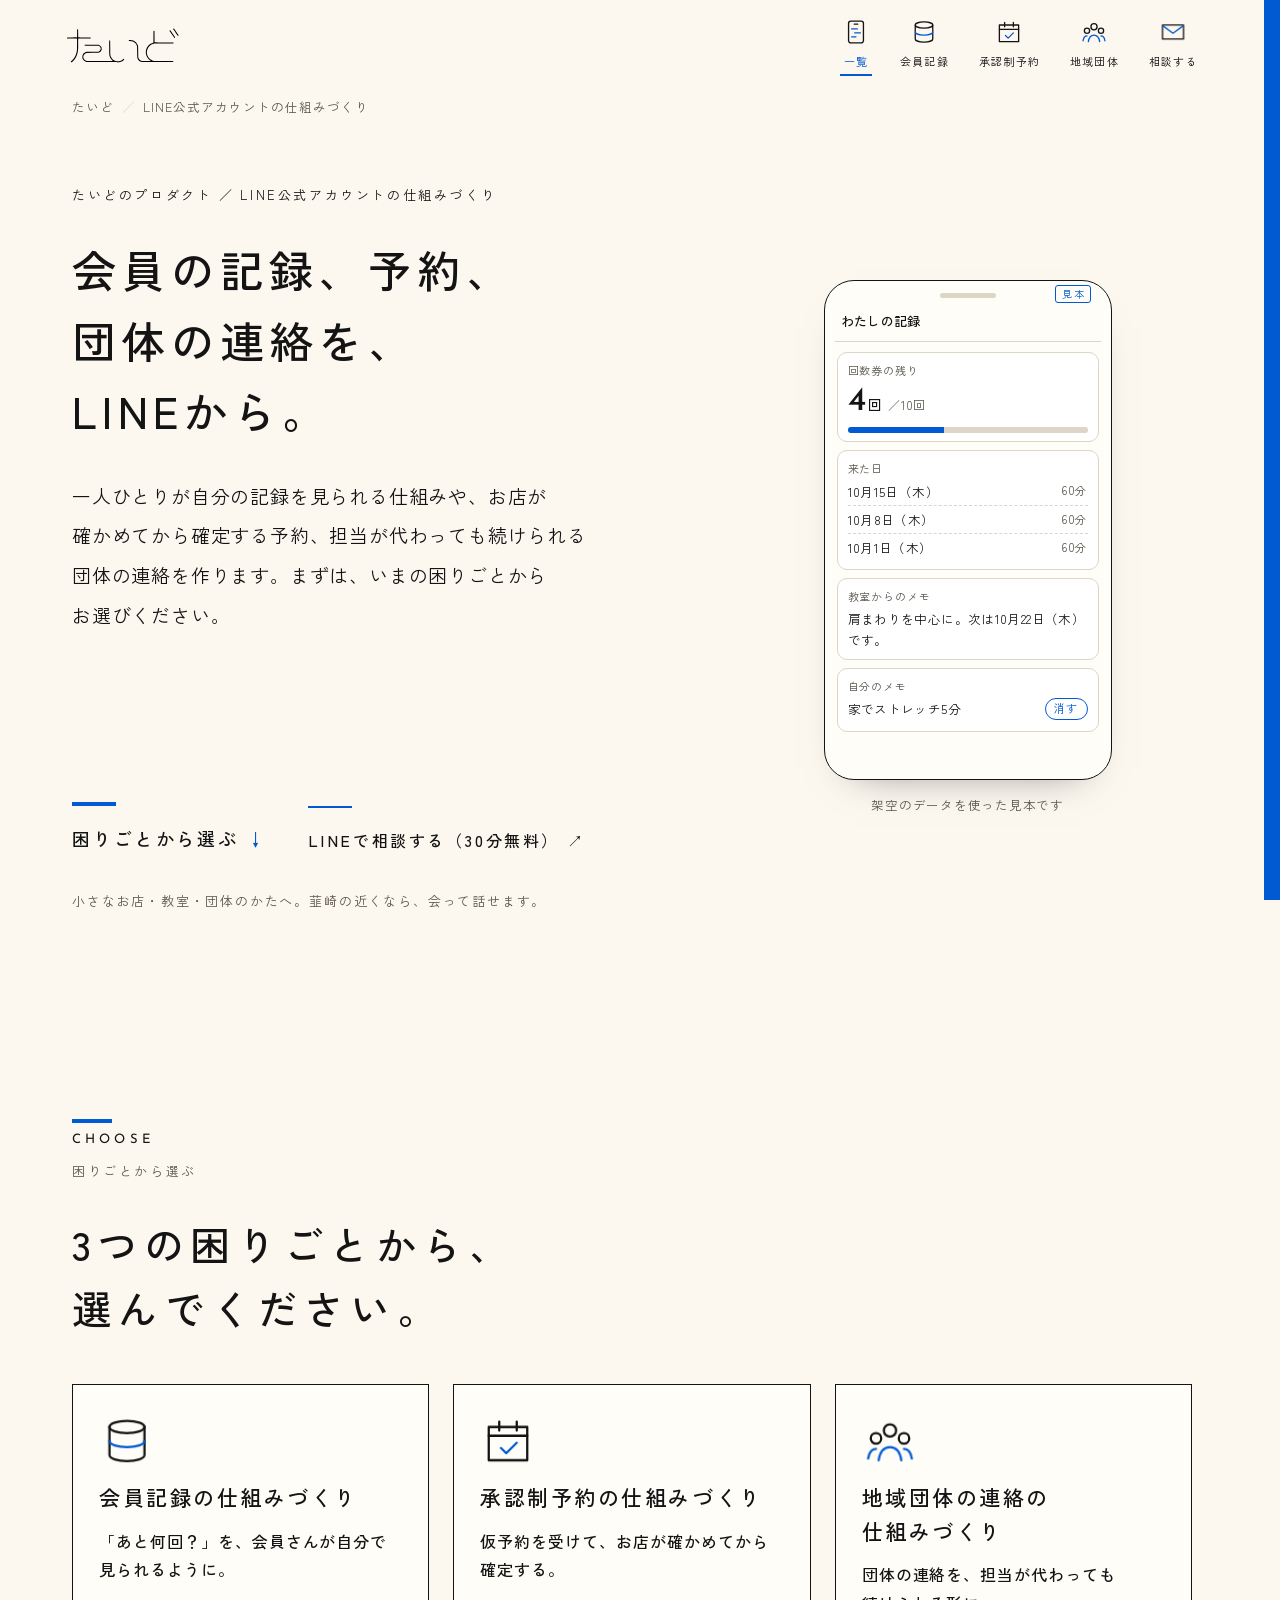
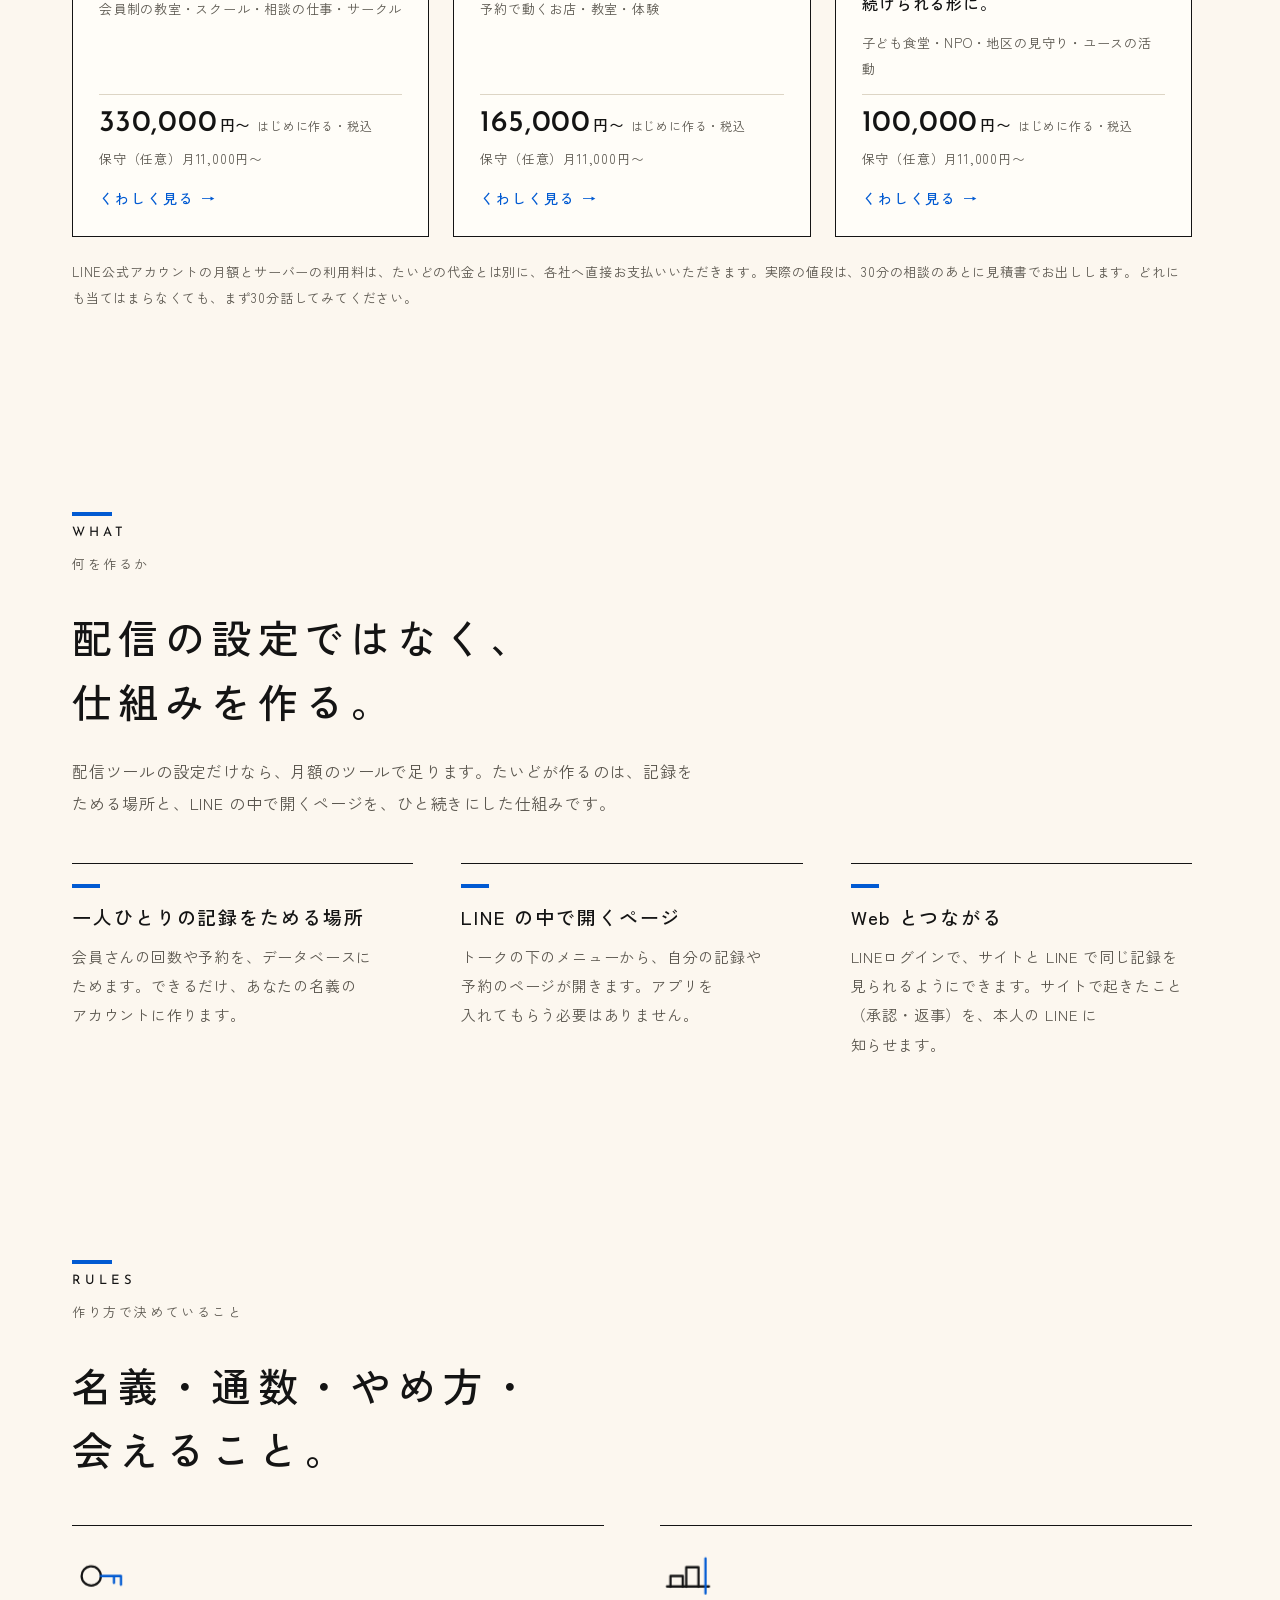
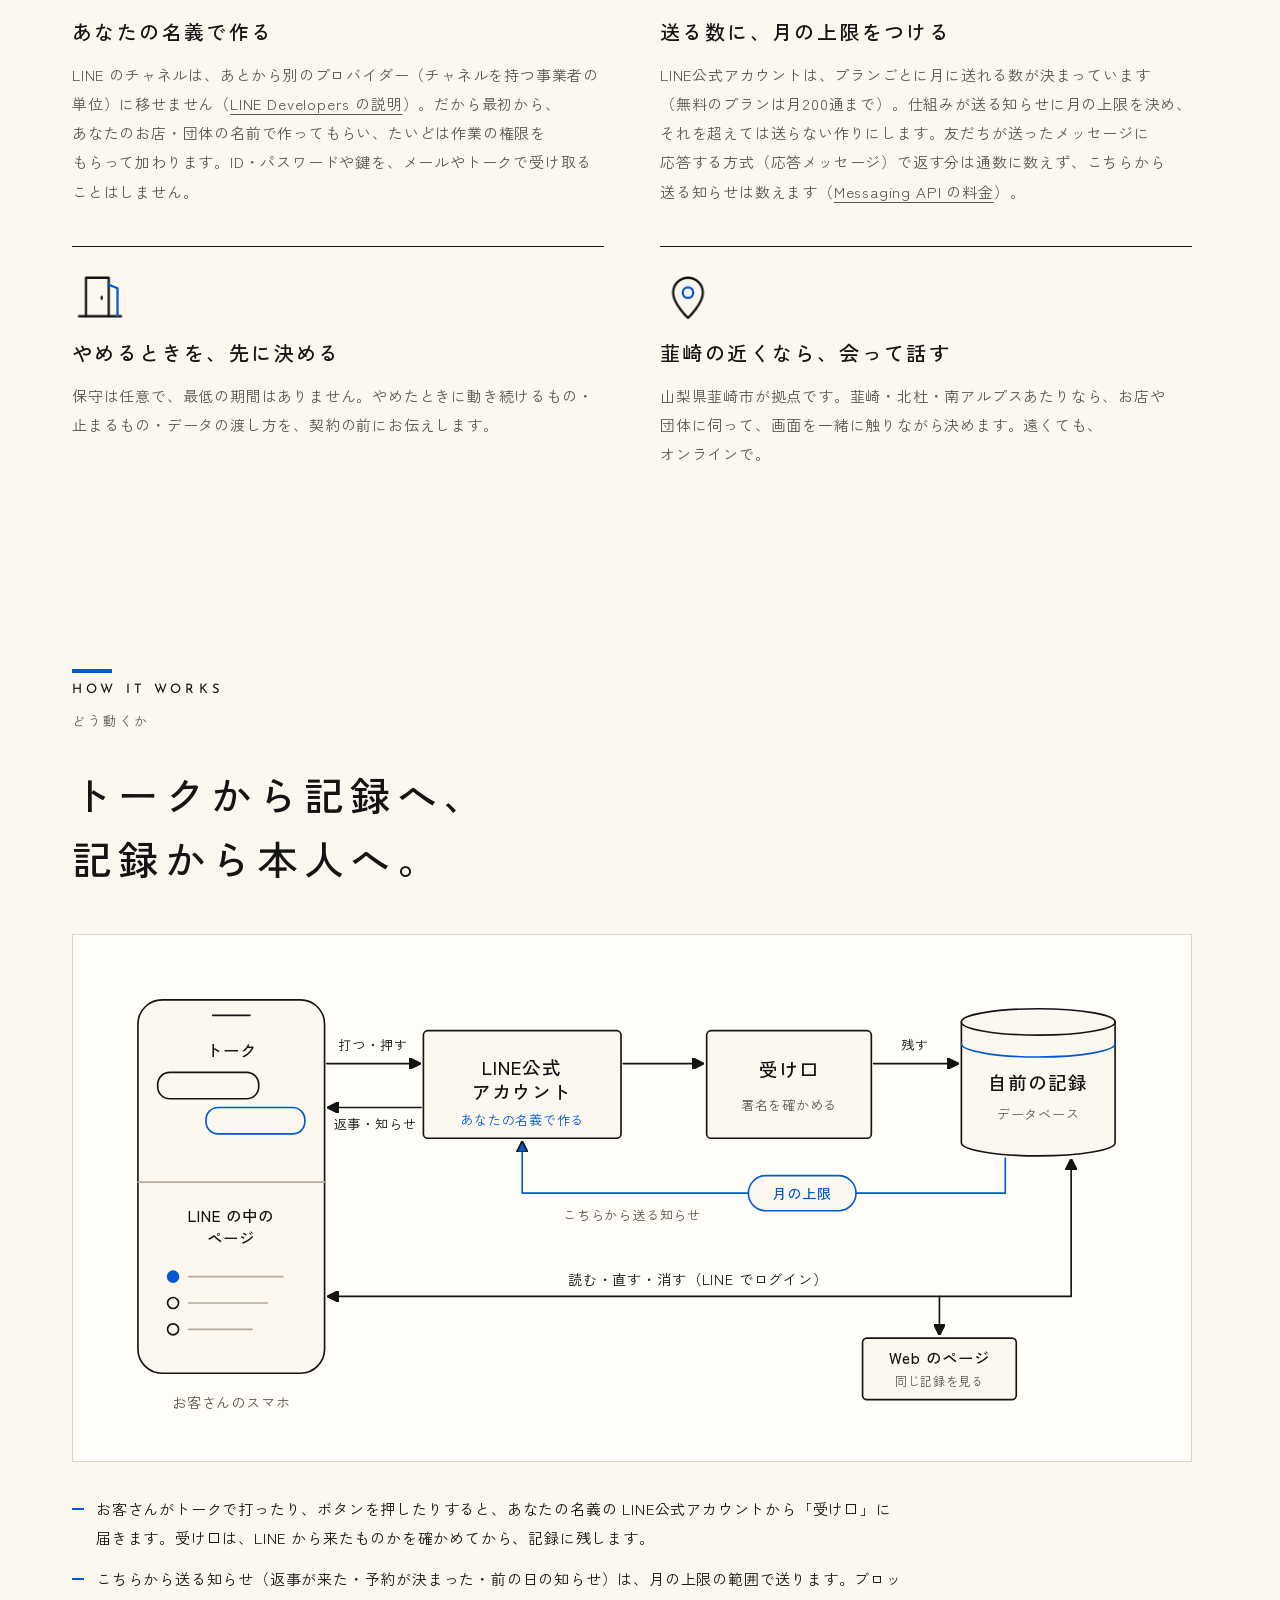
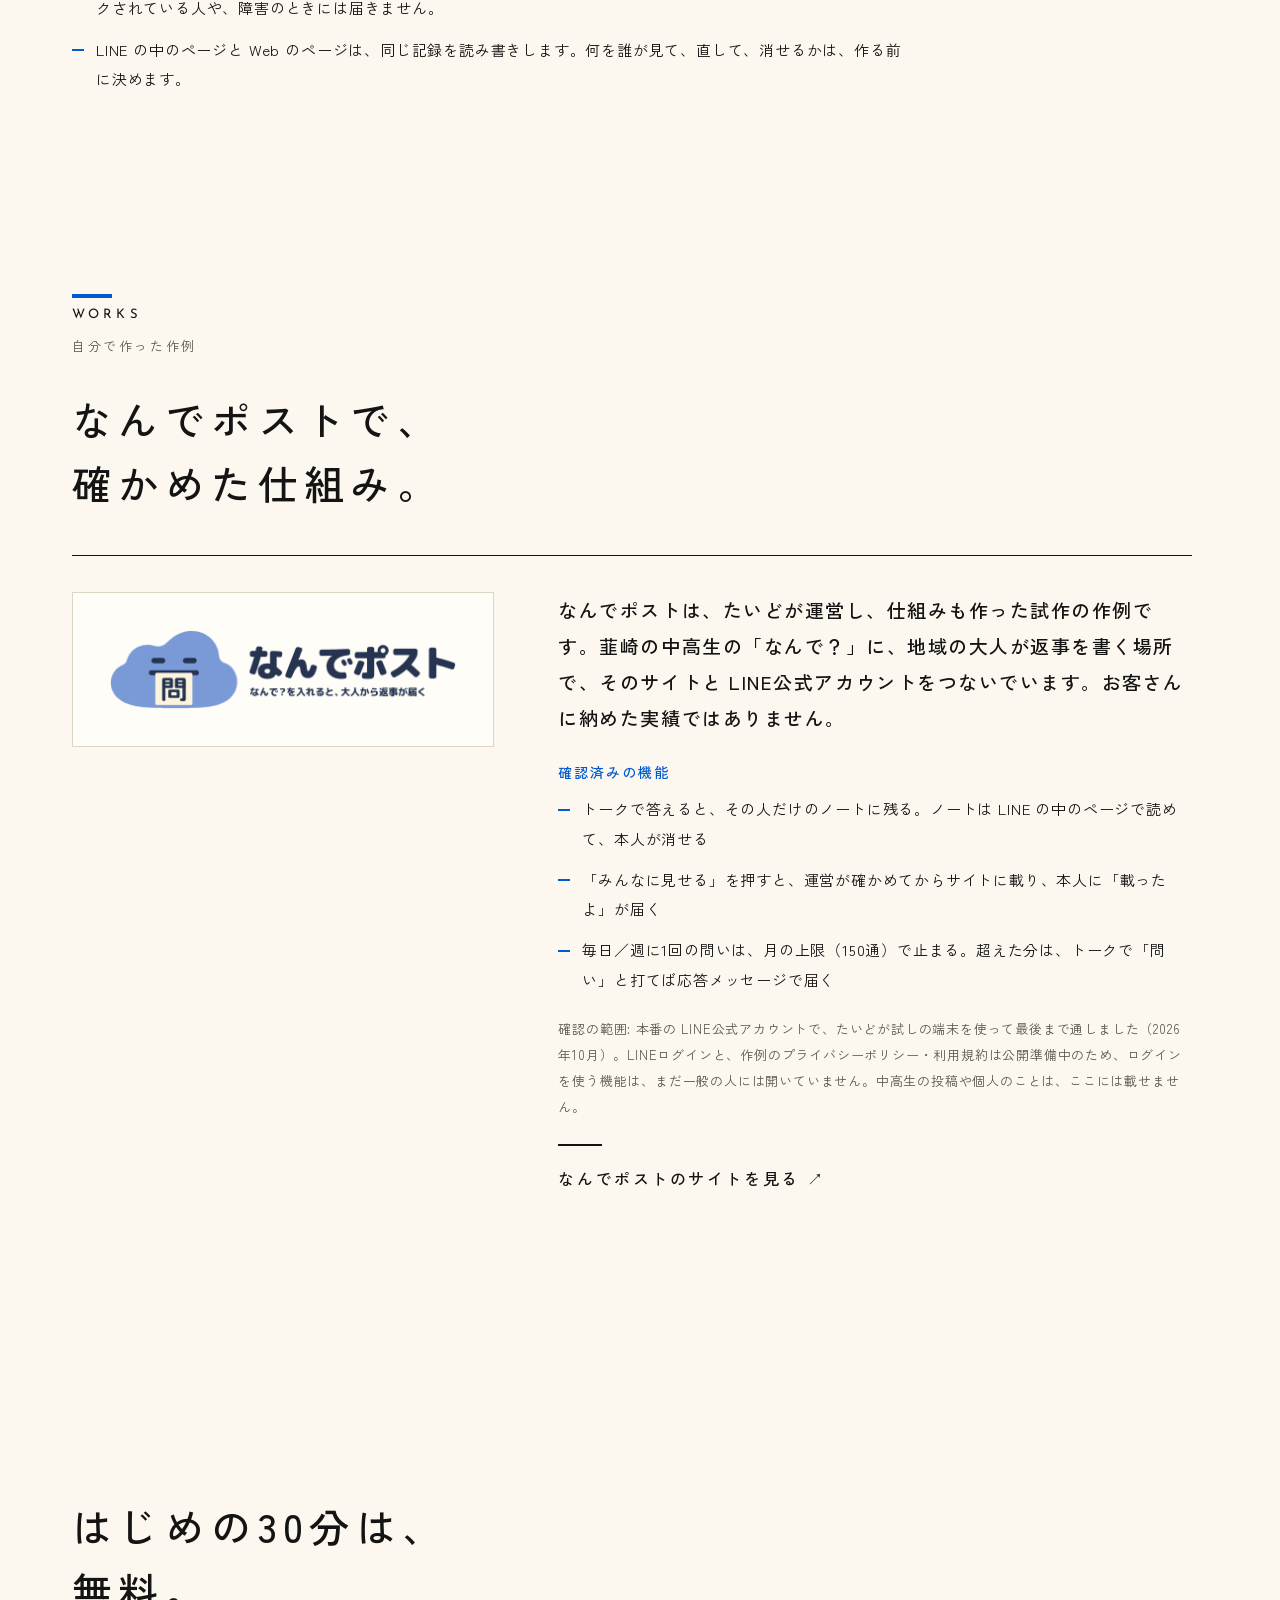
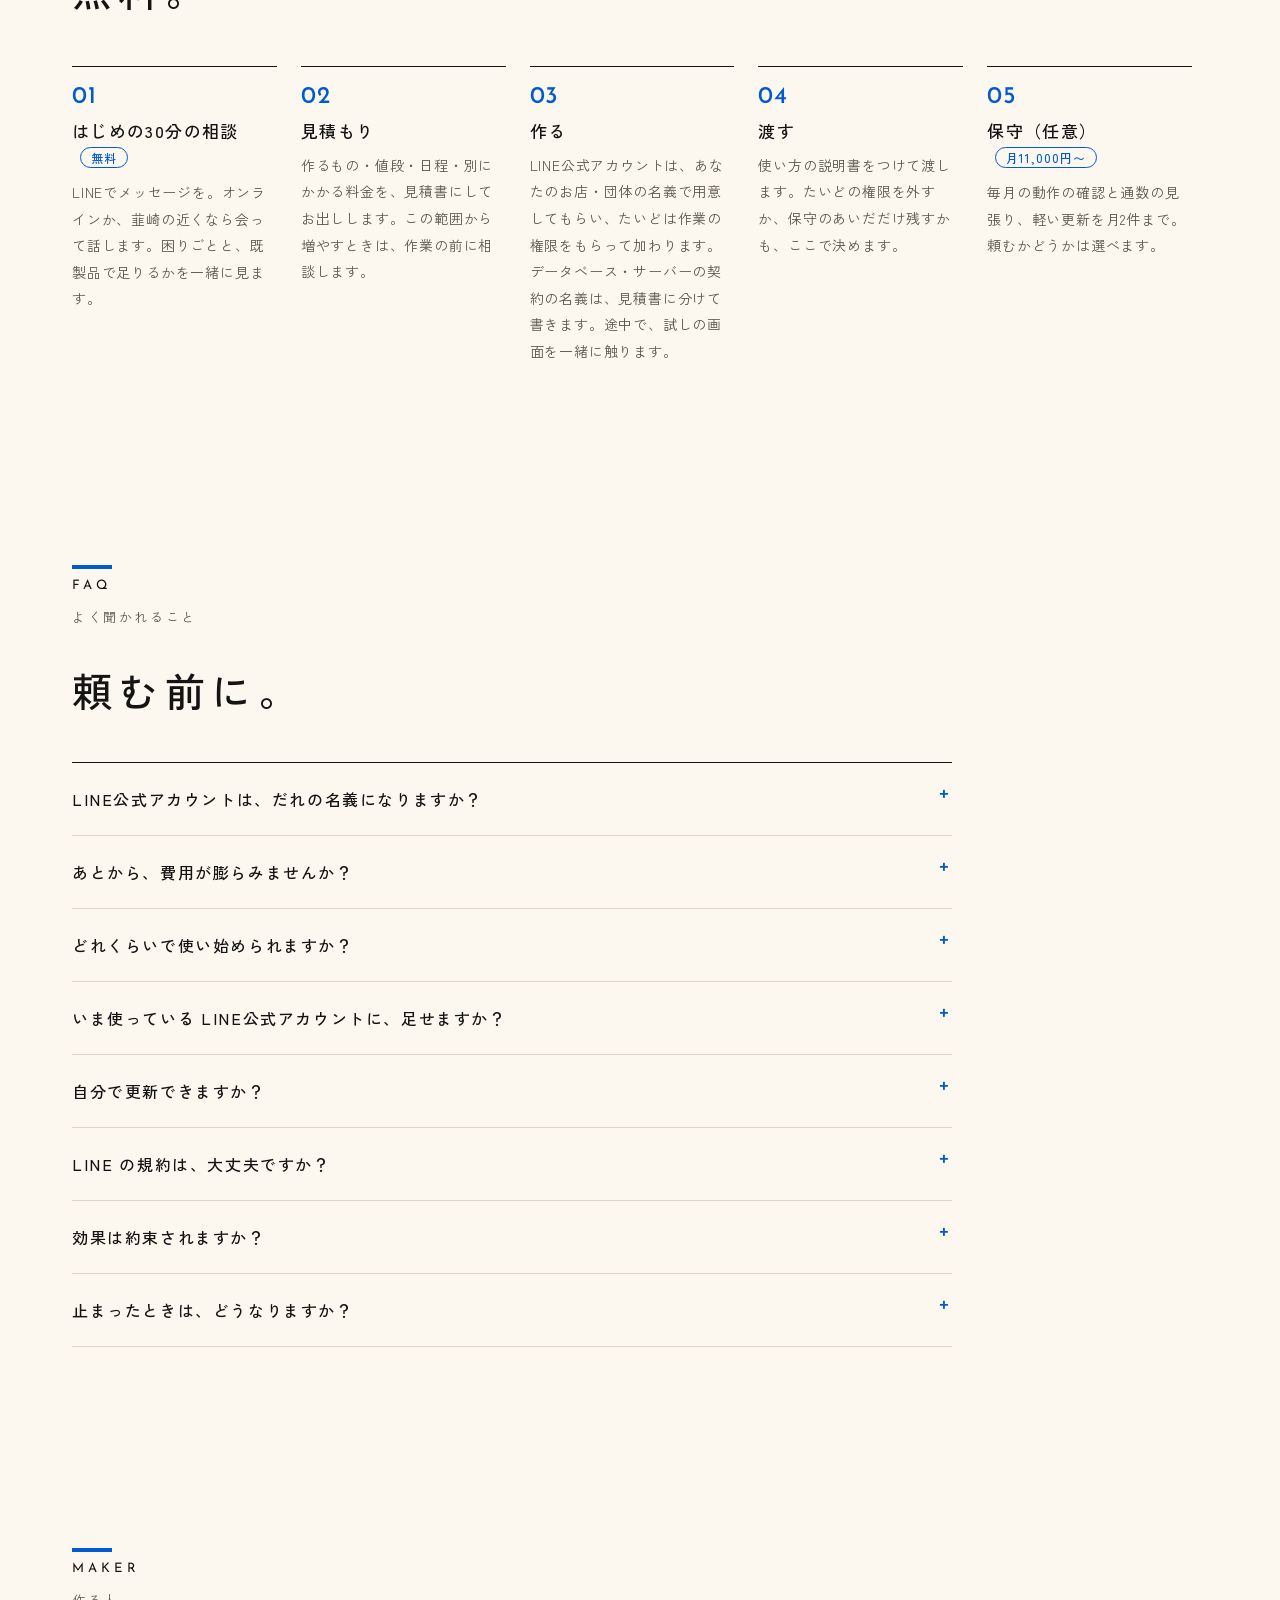
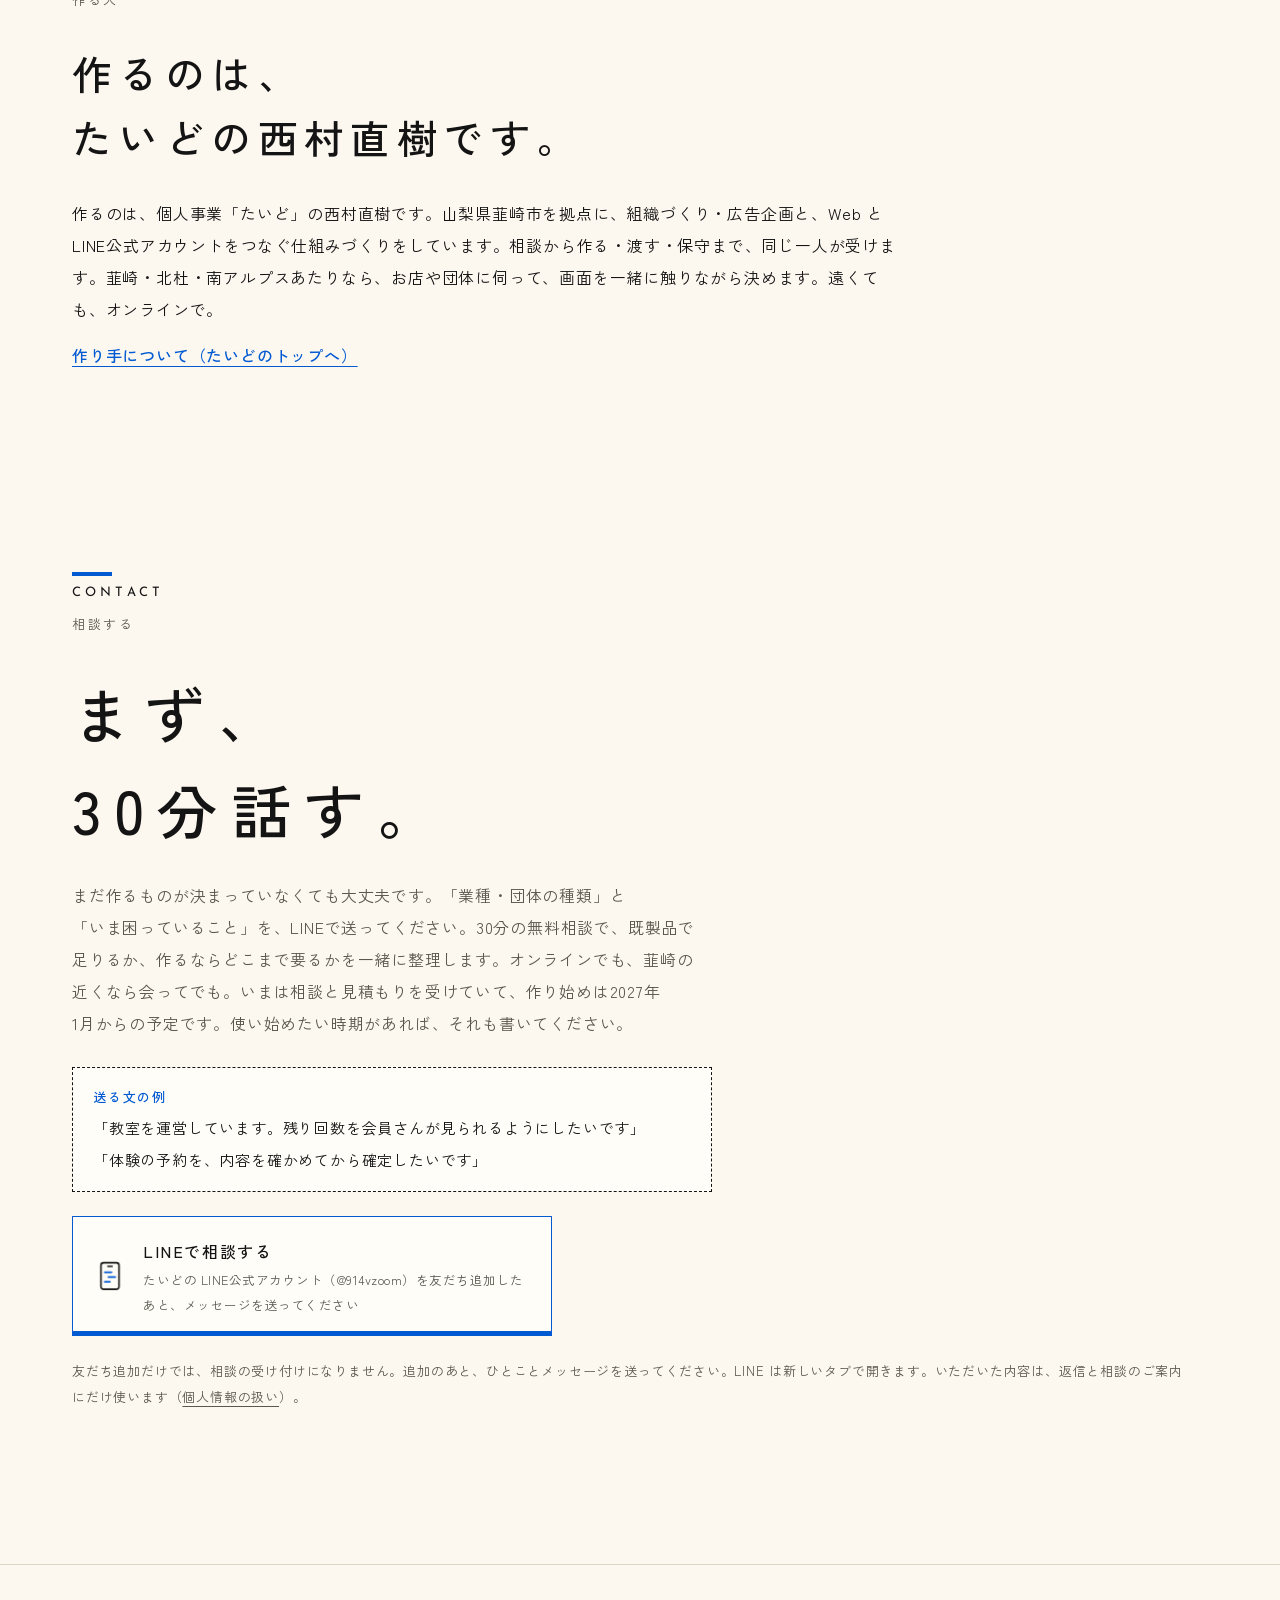
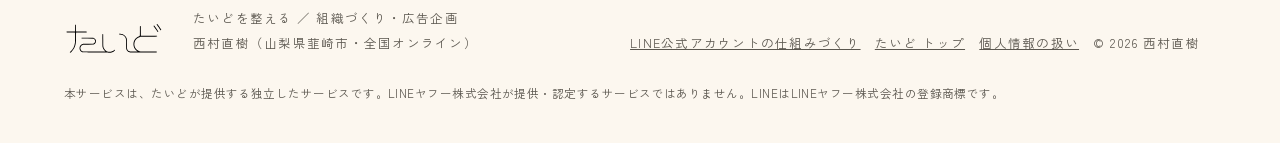
==== commit 6b0d3143: "LP の総称を「LINE公式アカウントの仕組みづくり」に統一（たいど AI 会社の道具と同じ名前）。OG 画像も作り直した Co-Authored-By: Claude Opus 5.5 <norep" ====
--- a/line/index.html
+++ b/line/index.html
@@ -1,12 +1,12 @@
 <!doctype html>
 <html lang="ja"><head><meta charset="utf-8"><meta name="viewport" content="width=device-width,initial-scale=1">
-<title>LINE公式アカウントを活用した仕組みづくり｜会員記録・承認制予約・地域団体の連絡｜たいど</title>
+<title>LINE公式アカウントの仕組みづくり｜会員記録・承認制予約・地域団体の連絡｜たいど</title>
 <meta name="description" content="LINE公式アカウントを使って、会員一人ひとりが自分の記録を見られる仕組み、お店が確かめてから確定する予約、担当が代わっても続けられる団体の連絡を作ります。あなたの名義で作り、送る数は月の上限で止める設計。山梨県韮崎市・全国オンライン。会員記録 330,000円〜／承認制予約 165,000円〜／地域団体の連絡 100,000円〜、保守（任意）月11,000円〜（税込）。">
 <meta name="theme-color" content="#fcf7ef">
-<meta property="og:title" content="LINE公式アカウントを活用した仕組みづくり｜たいど">
+<meta property="og:title" content="LINE公式アカウントの仕組みづくり｜たいど">
 <meta property="og:description" content="会員記録・承認制予約・地域団体の連絡を、LINE公式アカウントを使って。あなたの名義で作り、送る数は月の上限で止める設計。">
 <meta property="og:type" content="website"><meta property="og:url" content="https://nirareba0.github.io/line/"><meta property="og:site_name" content="たいど"><meta property="og:locale" content="ja_JP">
-<meta property="og:image" content="https://nirareba0.github.io/assets/og-line.jpg?v=2"><meta property="og:image:width" content="1200"><meta property="og:image:height" content="630"><meta property="og:image:alt" content="たいど LINE公式アカウントを活用した仕組みづくり。会員記録・承認制予約・地域団体の連絡">
+<meta property="og:image" content="https://nirareba0.github.io/assets/og-line.jpg?v=3"><meta property="og:image:width" content="1200"><meta property="og:image:height" content="630"><meta property="og:image:alt" content="たいど LINE公式アカウントの仕組みづくり。会員記録・承認制予約・地域団体の連絡">
 <meta name="twitter:card" content="summary_large_image">
 <link rel="canonical" href="https://nirareba0.github.io/line/">
 <link rel="icon" href="../assets/favicon-card.svg" type="image/svg+xml">
@@ -33,7 +33,7 @@
 <div class="band" aria-hidden="true"></div>
 <header class="site-header">
 <a class="brand" href="../"><img src="../assets/taido-logo-line.svg" alt="たいど（トップへ）" width="297" height="100"></a>
-<nav aria-label="LINE公式アカウントを活用した仕組みづくり">
+<nav aria-label="LINE公式アカウントの仕組みづくり">
 <a href="../line/" aria-current="page"><svg class="ic" aria-hidden="true"><use href="#i-line"/></svg><span>一覧</span></a>
 <a href="../line/kiroku/"><svg class="ic" aria-hidden="true"><use href="#i-db"/></svg><span>会員記録</span></a>
 <a href="../line/yoyaku/"><svg class="ic" aria-hidden="true"><use href="#i-cal"/></svg><span>承認制予約</span></a>
@@ -43,10 +43,10 @@
 </header>
 
 <main id="main">
-<nav class="crumbs" aria-label="現在地"><ol><li><a href="../">たいど</a></li><li aria-current="page">LINE公式アカウントを活用した仕組みづくり</li></ol></nav>
+<nav class="crumbs" aria-label="現在地"><ol><li><a href="../">たいど</a></li><li aria-current="page">LINE公式アカウントの仕組みづくり</li></ol></nav>
 <section class="hero lp-hero" id="top" aria-labelledby="hero-title">
 <div class="hero-copy">
-<p class="kicker">たいどのプロダクト ／ LINE公式アカウントを活用した仕組みづくり</p>
+<p class="kicker">たいどのプロダクト ／ LINE公式アカウントの仕組みづくり</p>
 <h1 id="hero-title">会員の記録、予約、<br>団体の連絡を、<br>LINEから。</h1>
 <p class="hero-lead">一人ひとりが自分の記録を見られる仕組みや、お店が確かめてから確定する予約、担当が代わっても続けられる団体の連絡を作ります。まずは、いまの困りごとからお選びください。</p>
 <dl class='hero-price hero-price3'><div><dt>会員記録</dt><dd><span class='n'>330,000</span>円〜</dd></div><div><dt>承認制予約</dt><dd><span class='n'>165,000</span>円〜</dd></div><div><dt>地域団体の連絡</dt><dd><span class='n'>100,000</span>円〜</dd></div><div><dt>保守（任意）</dt><dd>月<span class='n'>11,000</span>円〜</dd></div></dl>
@@ -128,7 +128,7 @@
 <footer class="site-footer">
 <img src="../assets/taido-logo-line.svg" alt="たいど" width="297" height="100">
 <p>たいどを整える ／ 組織づくり・広告企画<br>西村直樹（山梨県韮崎市・全国オンライン）</p>
-<p class="copy"><a href="../line/">LINE公式アカウントを活用した仕組みづくり</a>　<a href="../">たいど トップ</a>　<a href="../privacy.html">個人情報の扱い</a>　© 2026 西村直樹</p>
+<p class="copy"><a href="../line/">LINE公式アカウントの仕組みづくり</a>　<a href="../">たいど トップ</a>　<a href="../privacy.html">個人情報の扱い</a>　© 2026 西村直樹</p>
 <p class="tm">本サービスは、たいどが提供する独立したサービスです。LINEヤフー株式会社が提供・認定するサービスではありません。LINEはLINEヤフー株式会社の登録商標です。</p>
 </footer>
 </body></html>
--- a/line/line.css
+++ b/line/line.css
@@ -1,4 +1,4 @@
-/* LINE公式アカウントを活用した仕組みづくり（line/ と3枚の LP）。土台は ../style.css。ページは scratchpad の build.py で書き出した */
+/* LINE公式アカウントの仕組みづくり（line/ と3枚の LP）。土台は ../style.css。ページは scratchpad の build.py で書き出した */
 .vh{position:absolute!important;width:1px;height:1px;padding:0;margin:-1px;overflow:hidden;clip:rect(0 0 0 0);white-space:nowrap;border:0}
 
 /* 現在地 */
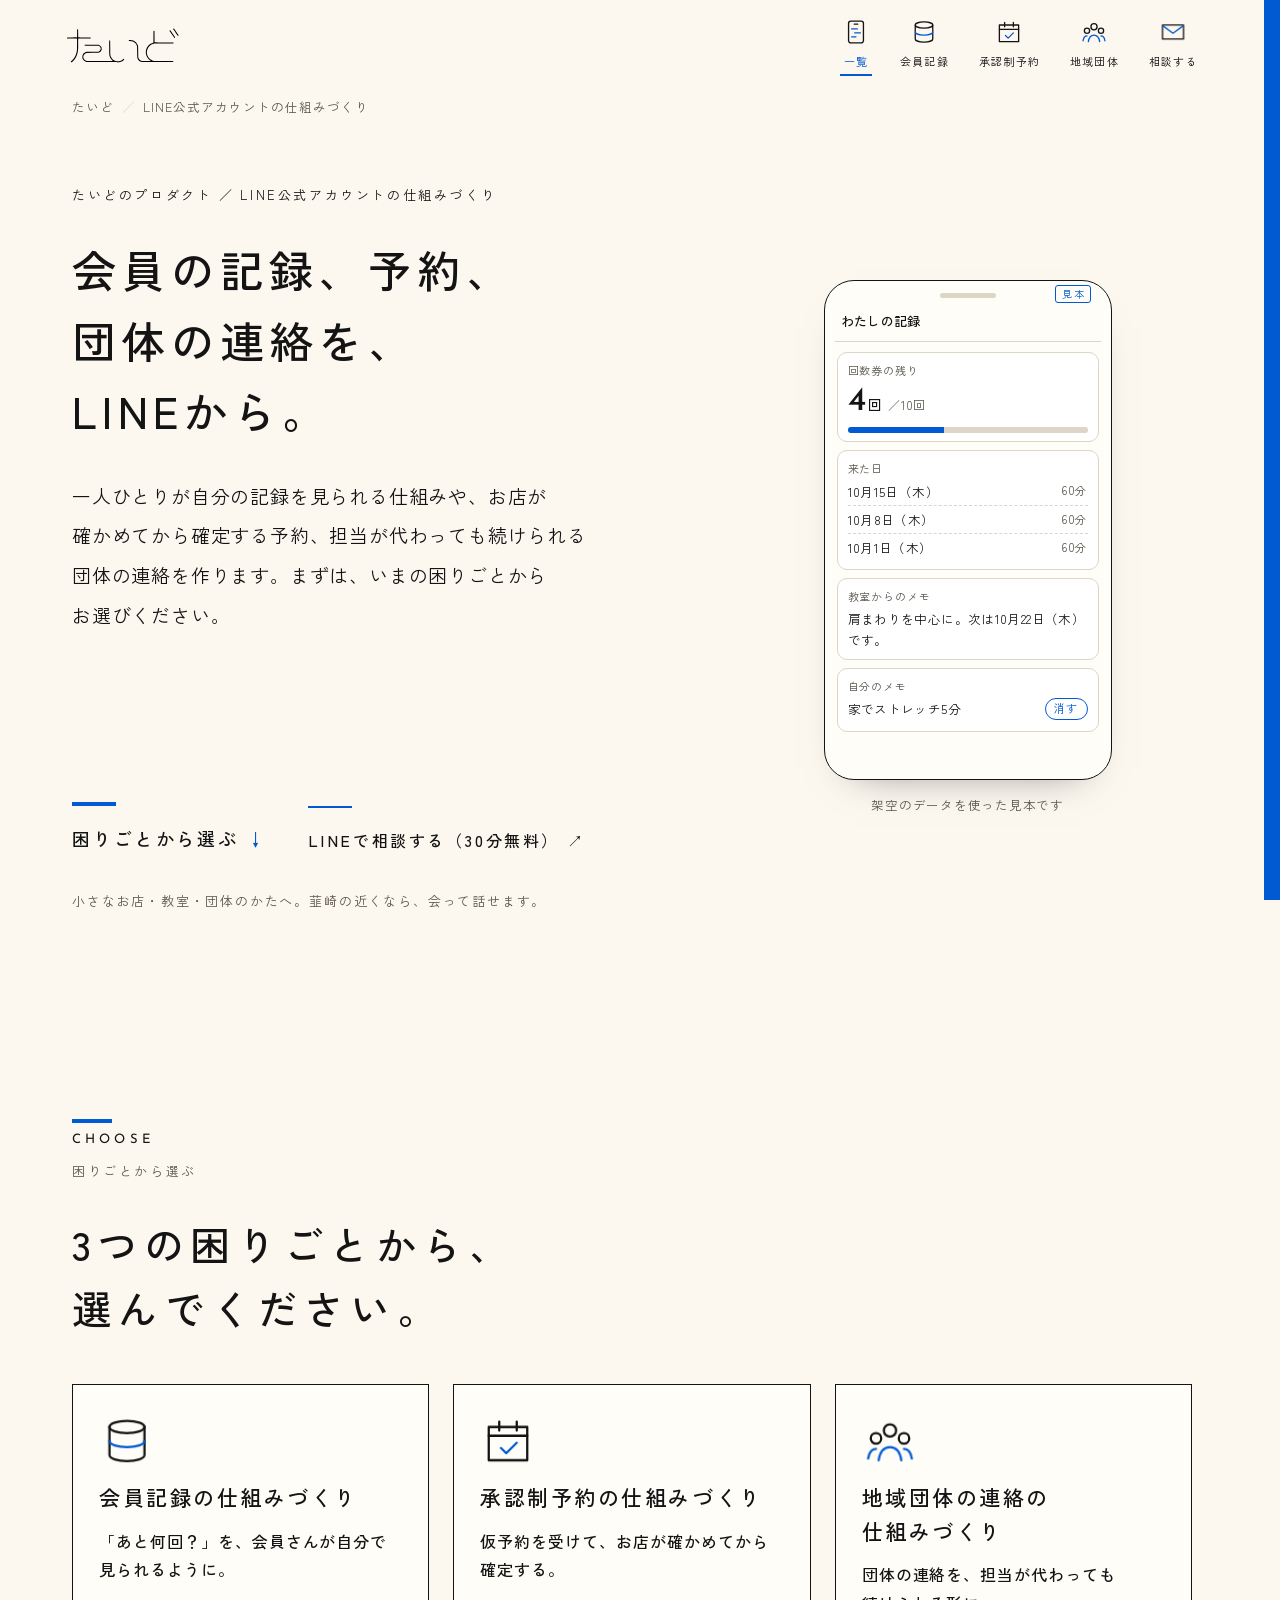
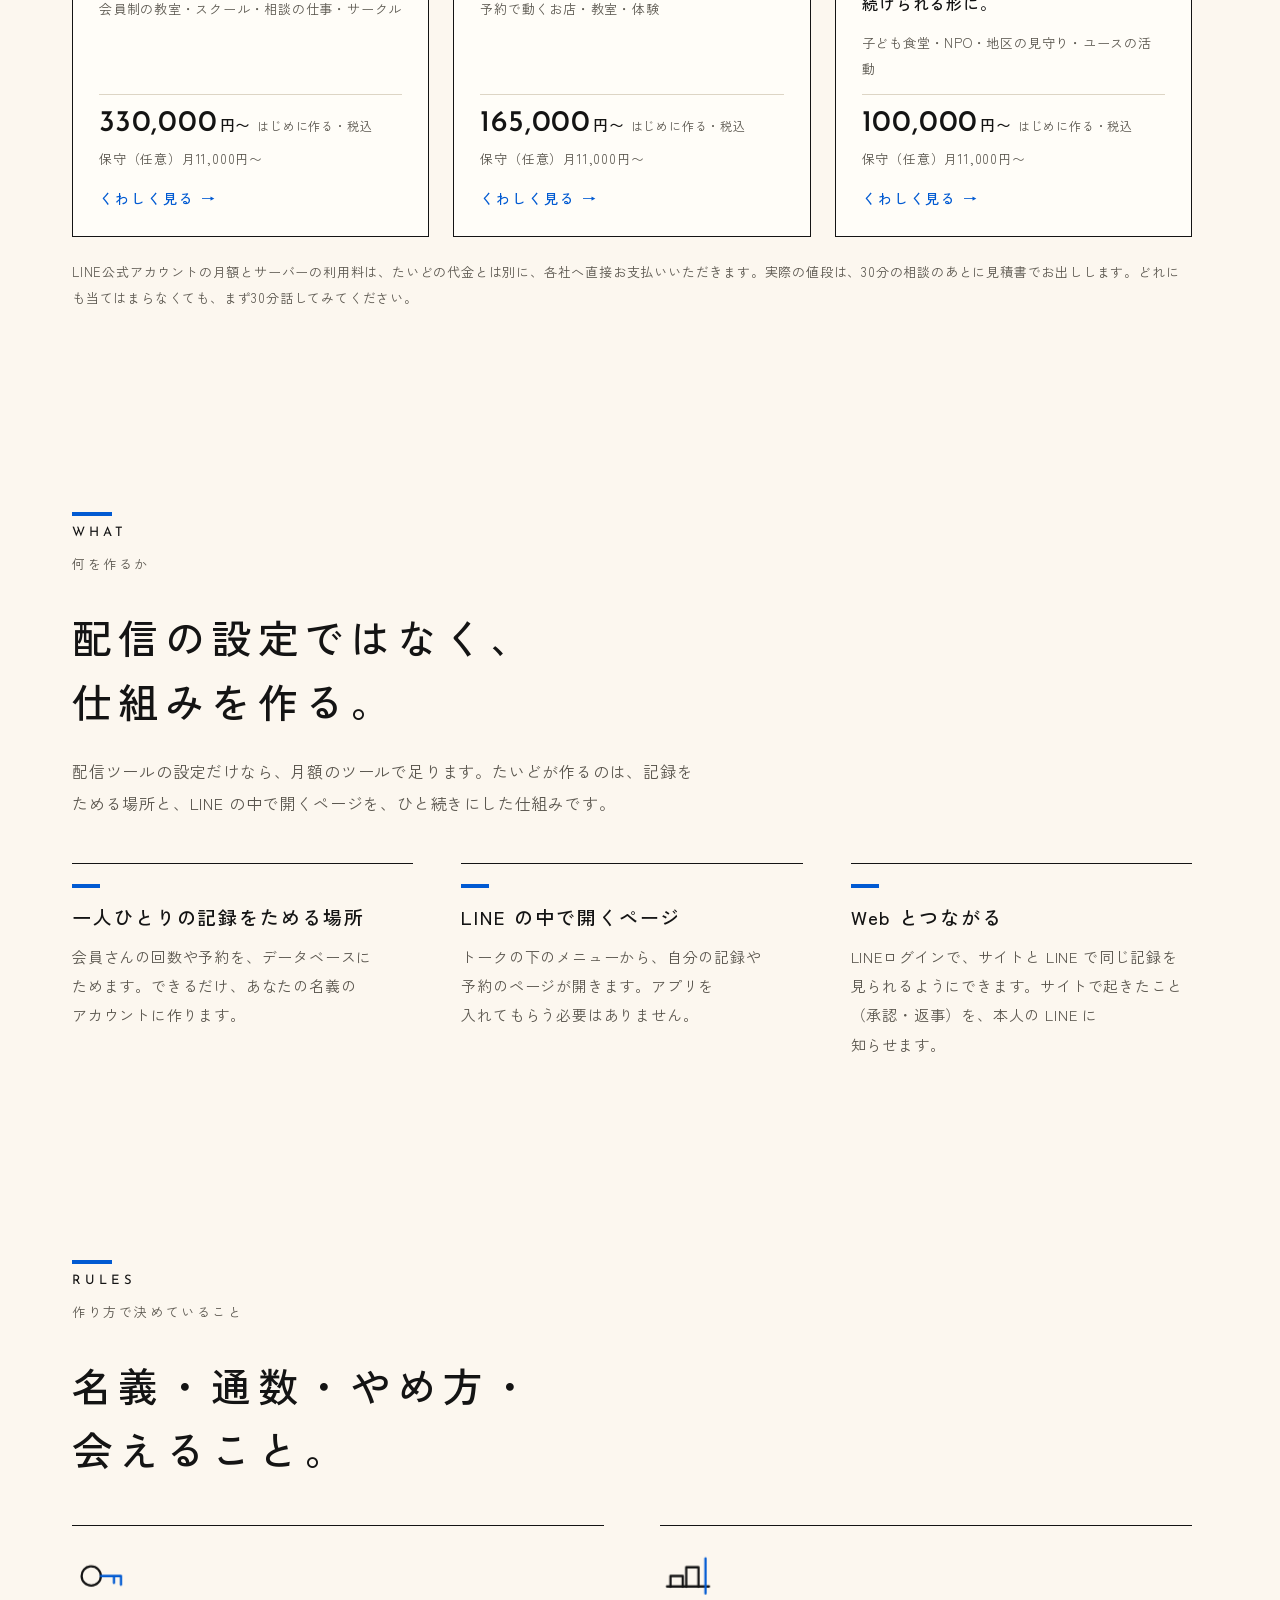
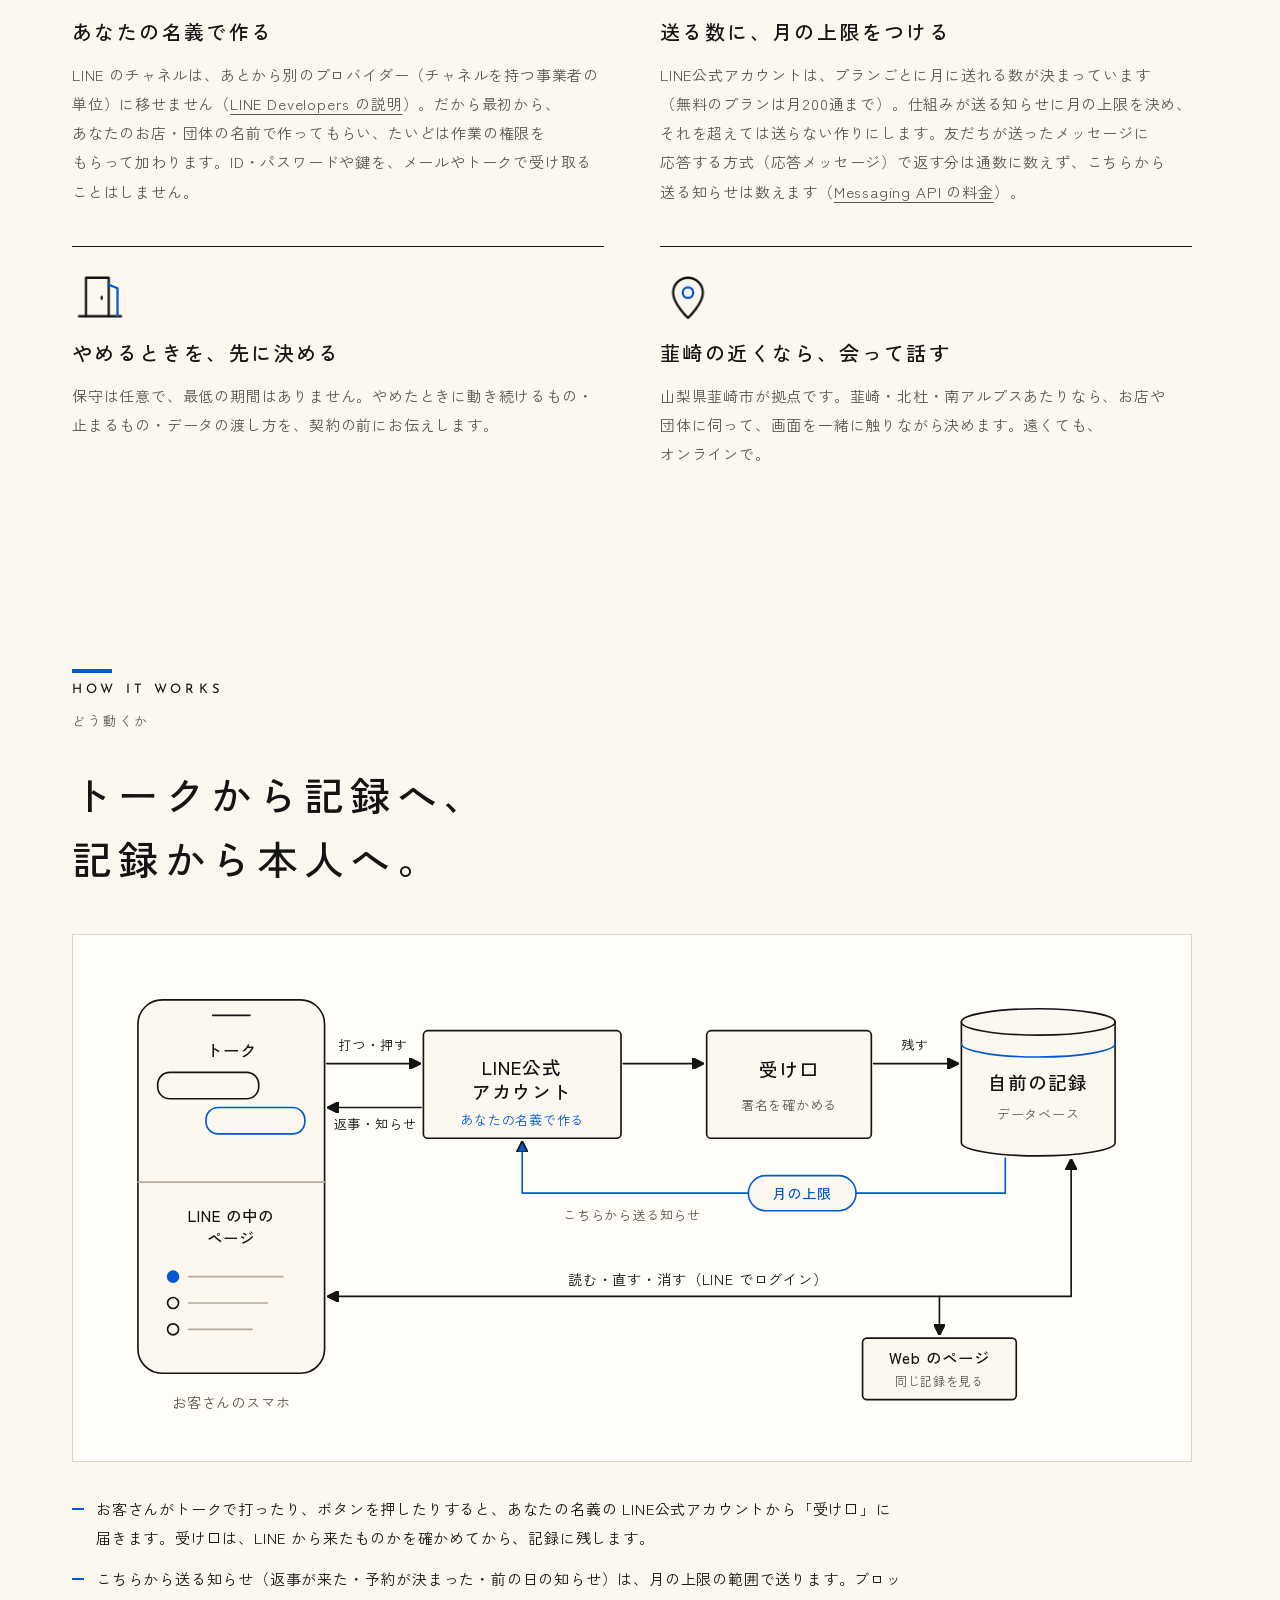
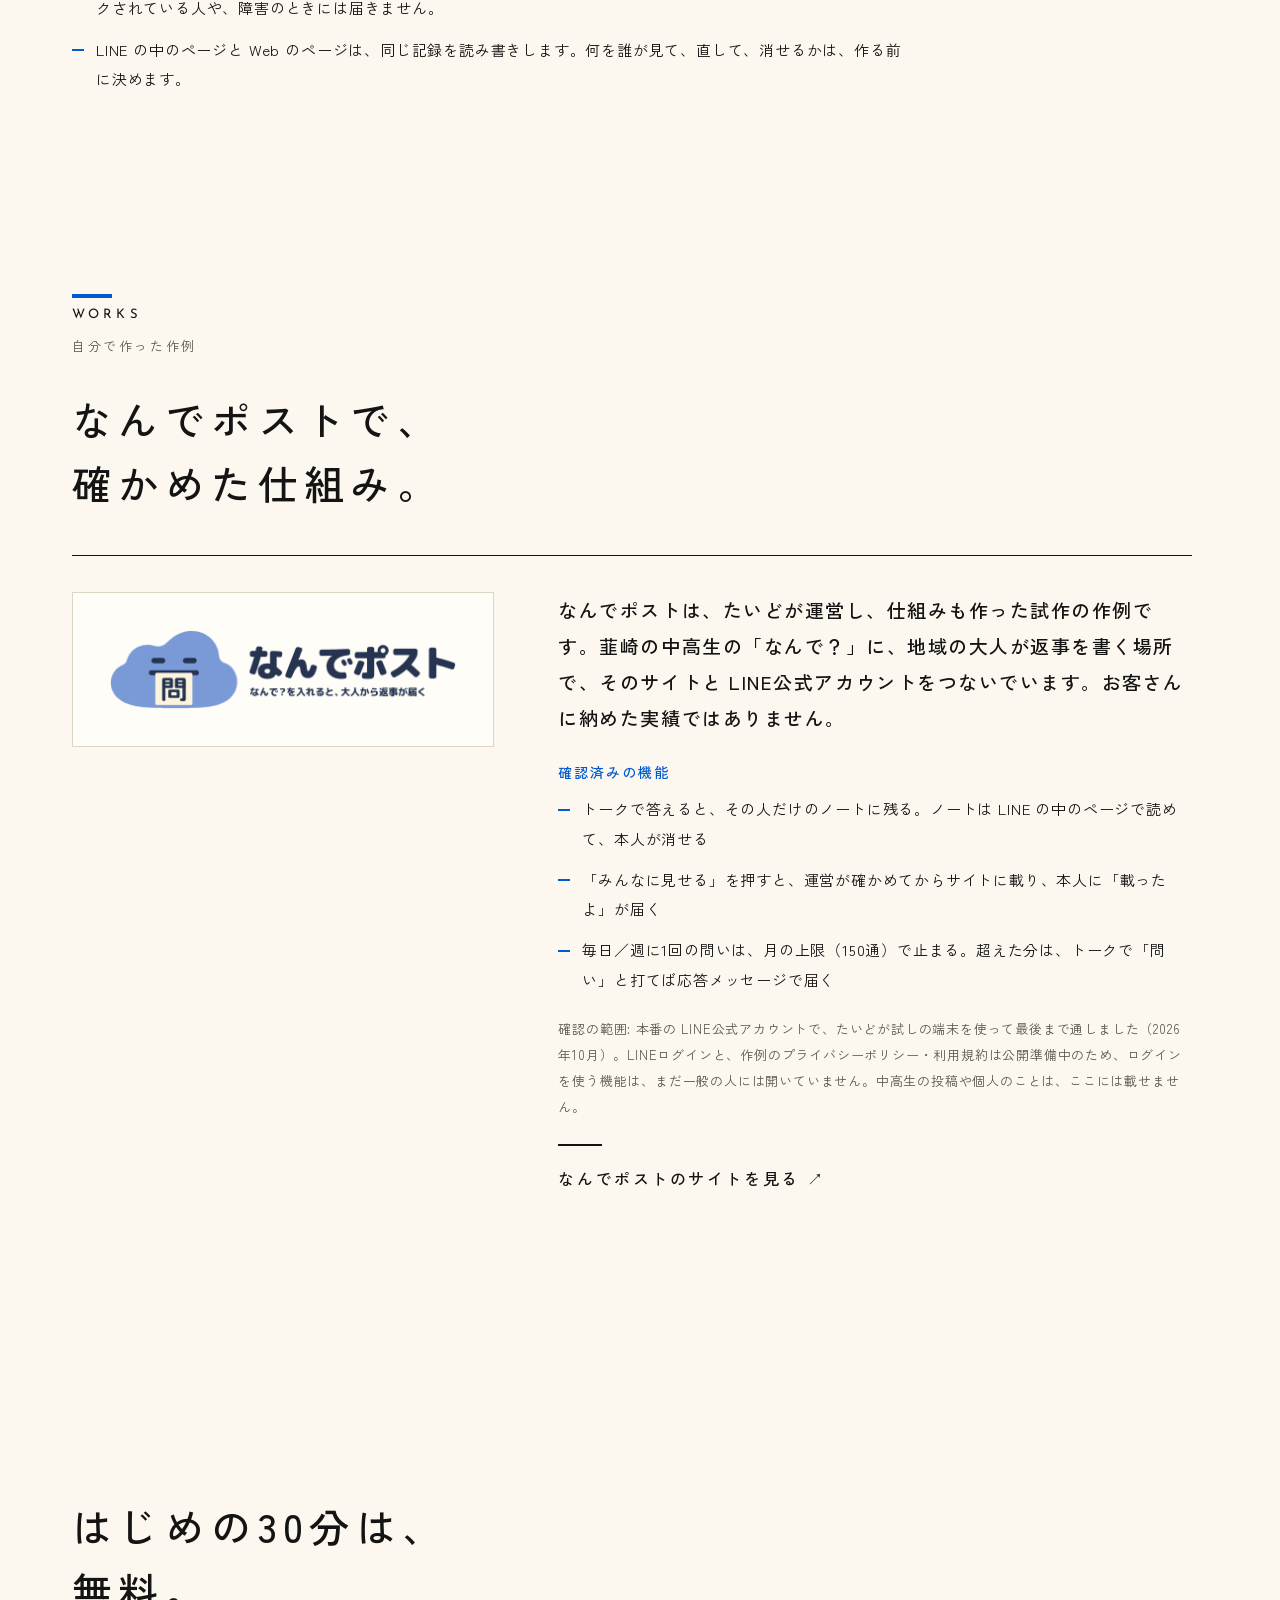
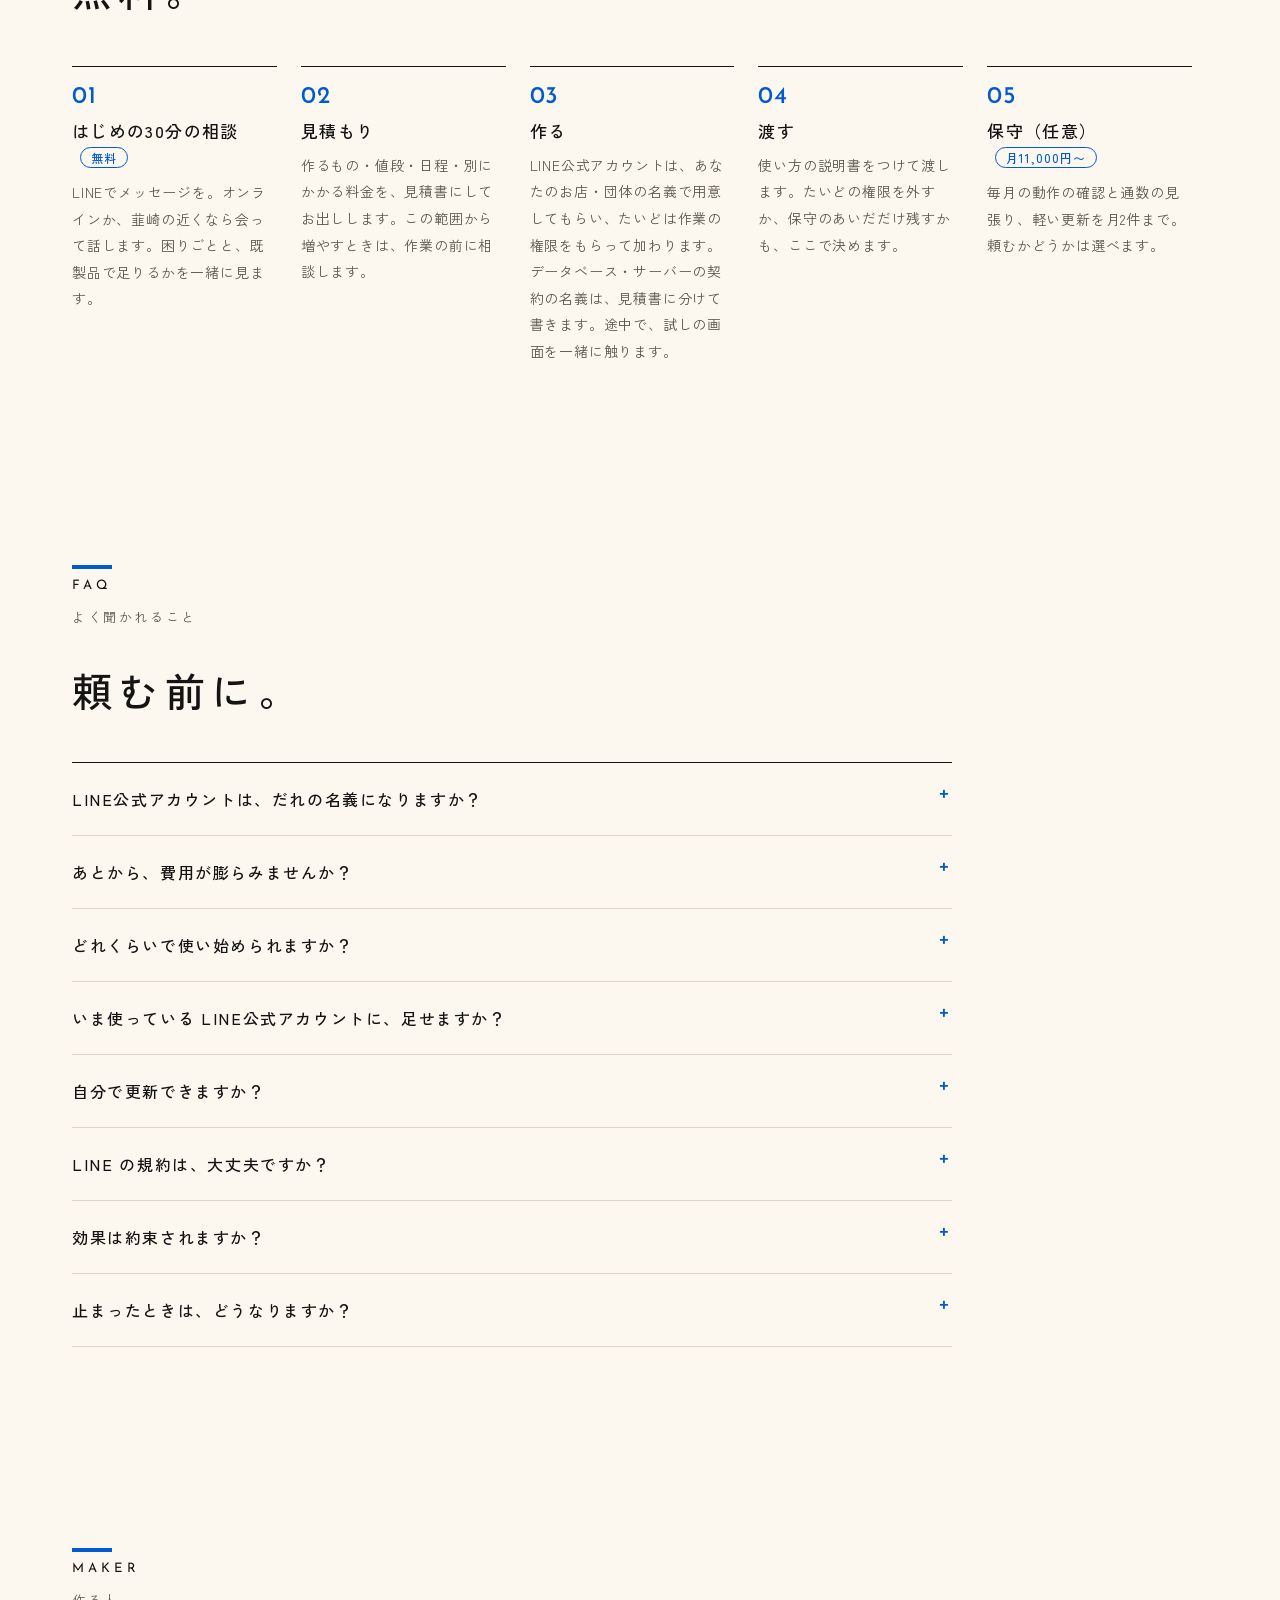
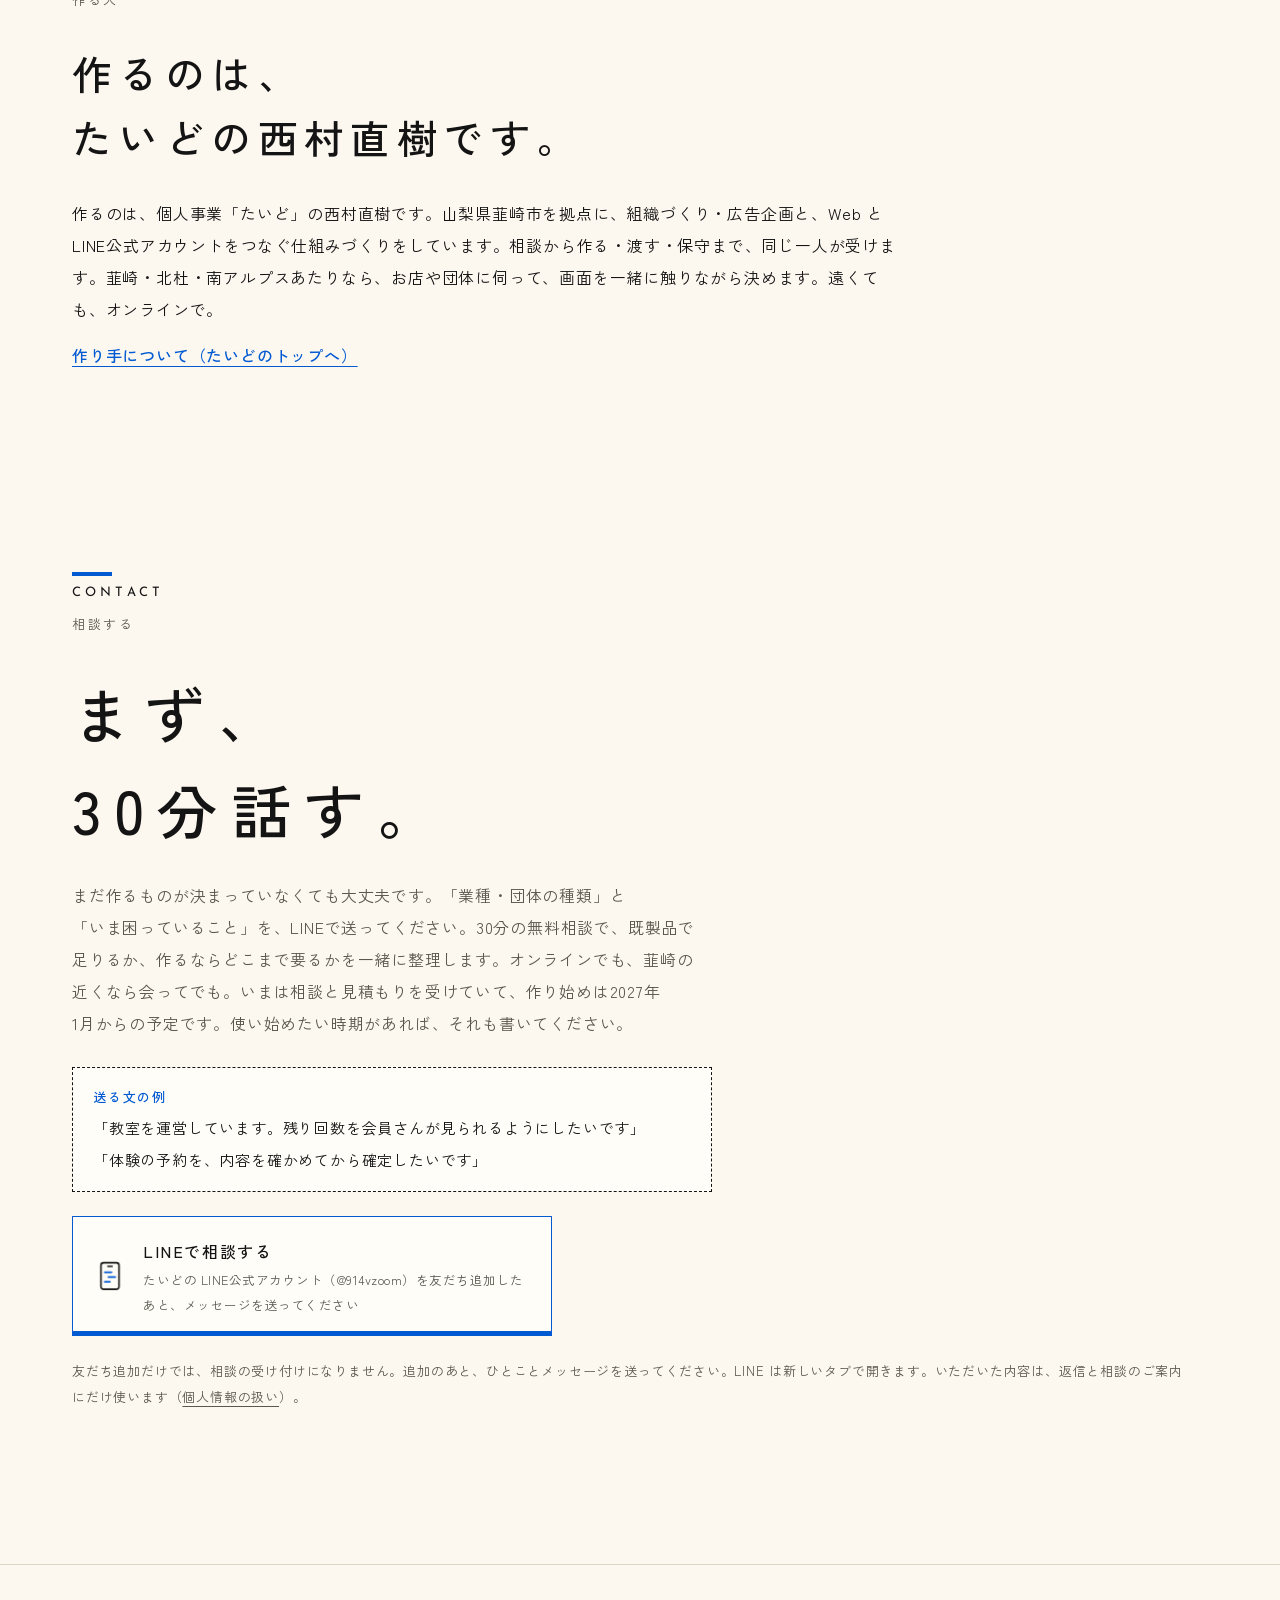
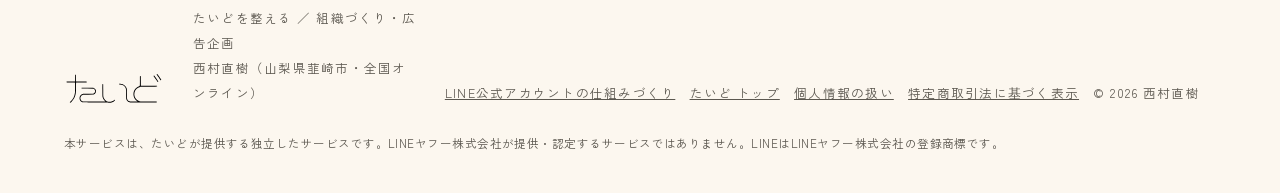
==== commit cf16b354: "特定商取引法に基づく表示のページ（公開前の下書き・住所と電話は請求があれば開示）と、LP のフッターからのリンク Co-Authored-By: Claude Opus 5.5 <noreply@an" ====
--- a/line/index.html
+++ b/line/index.html
@@ -128,7 +128,7 @@
 <footer class="site-footer">
 <img src="../assets/taido-logo-line.svg" alt="たいど" width="297" height="100">
 <p>たいどを整える ／ 組織づくり・広告企画<br>西村直樹（山梨県韮崎市・全国オンライン）</p>
-<p class="copy"><a href="../line/">LINE公式アカウントの仕組みづくり</a>　<a href="../">たいど トップ</a>　<a href="../privacy.html">個人情報の扱い</a>　© 2026 西村直樹</p>
+<p class="copy"><a href="../line/">LINE公式アカウントの仕組みづくり</a>　<a href="../">たいど トップ</a>　<a href="../privacy.html">個人情報の扱い</a>　<a href="../tokushoho.html">特定商取引法に基づく表示</a>　© 2026 西村直樹</p>
 <p class="tm">本サービスは、たいどが提供する独立したサービスです。LINEヤフー株式会社が提供・認定するサービスではありません。LINEはLINEヤフー株式会社の登録商標です。</p>
 </footer>
 </body></html>
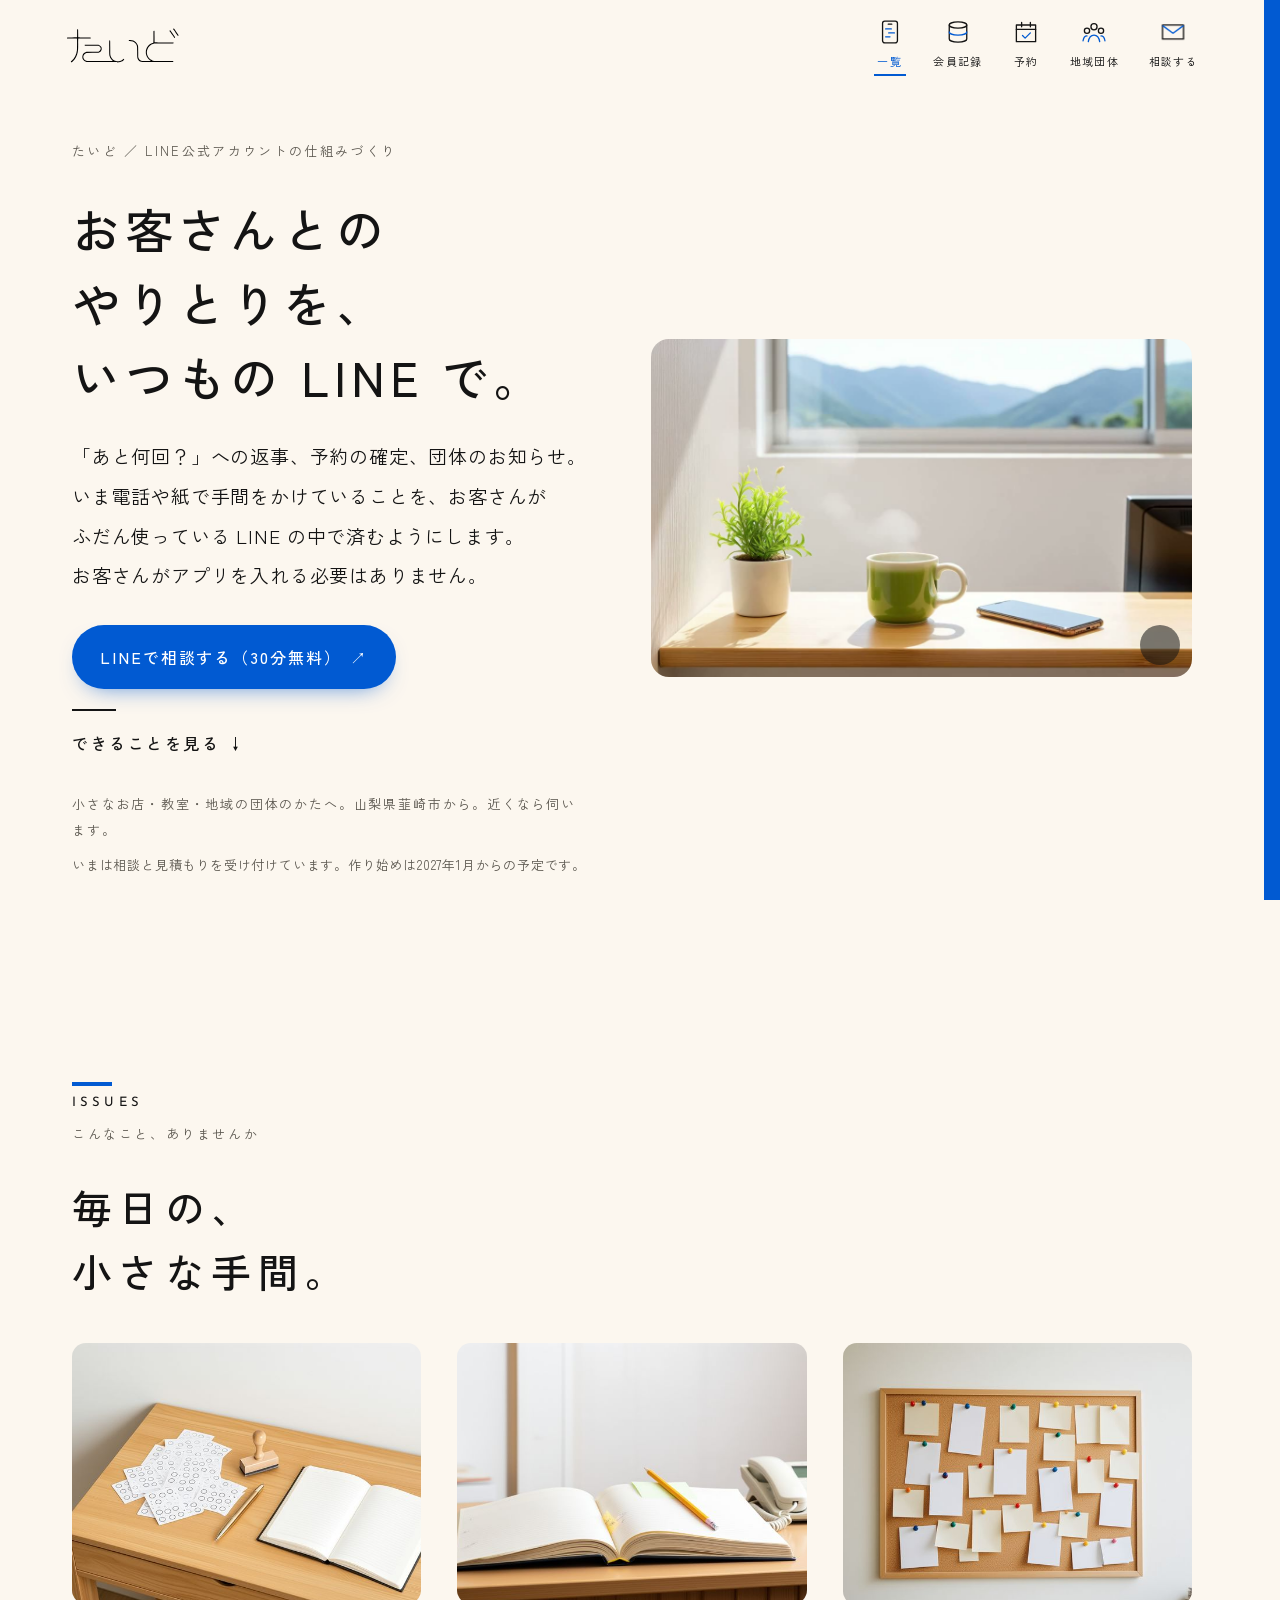
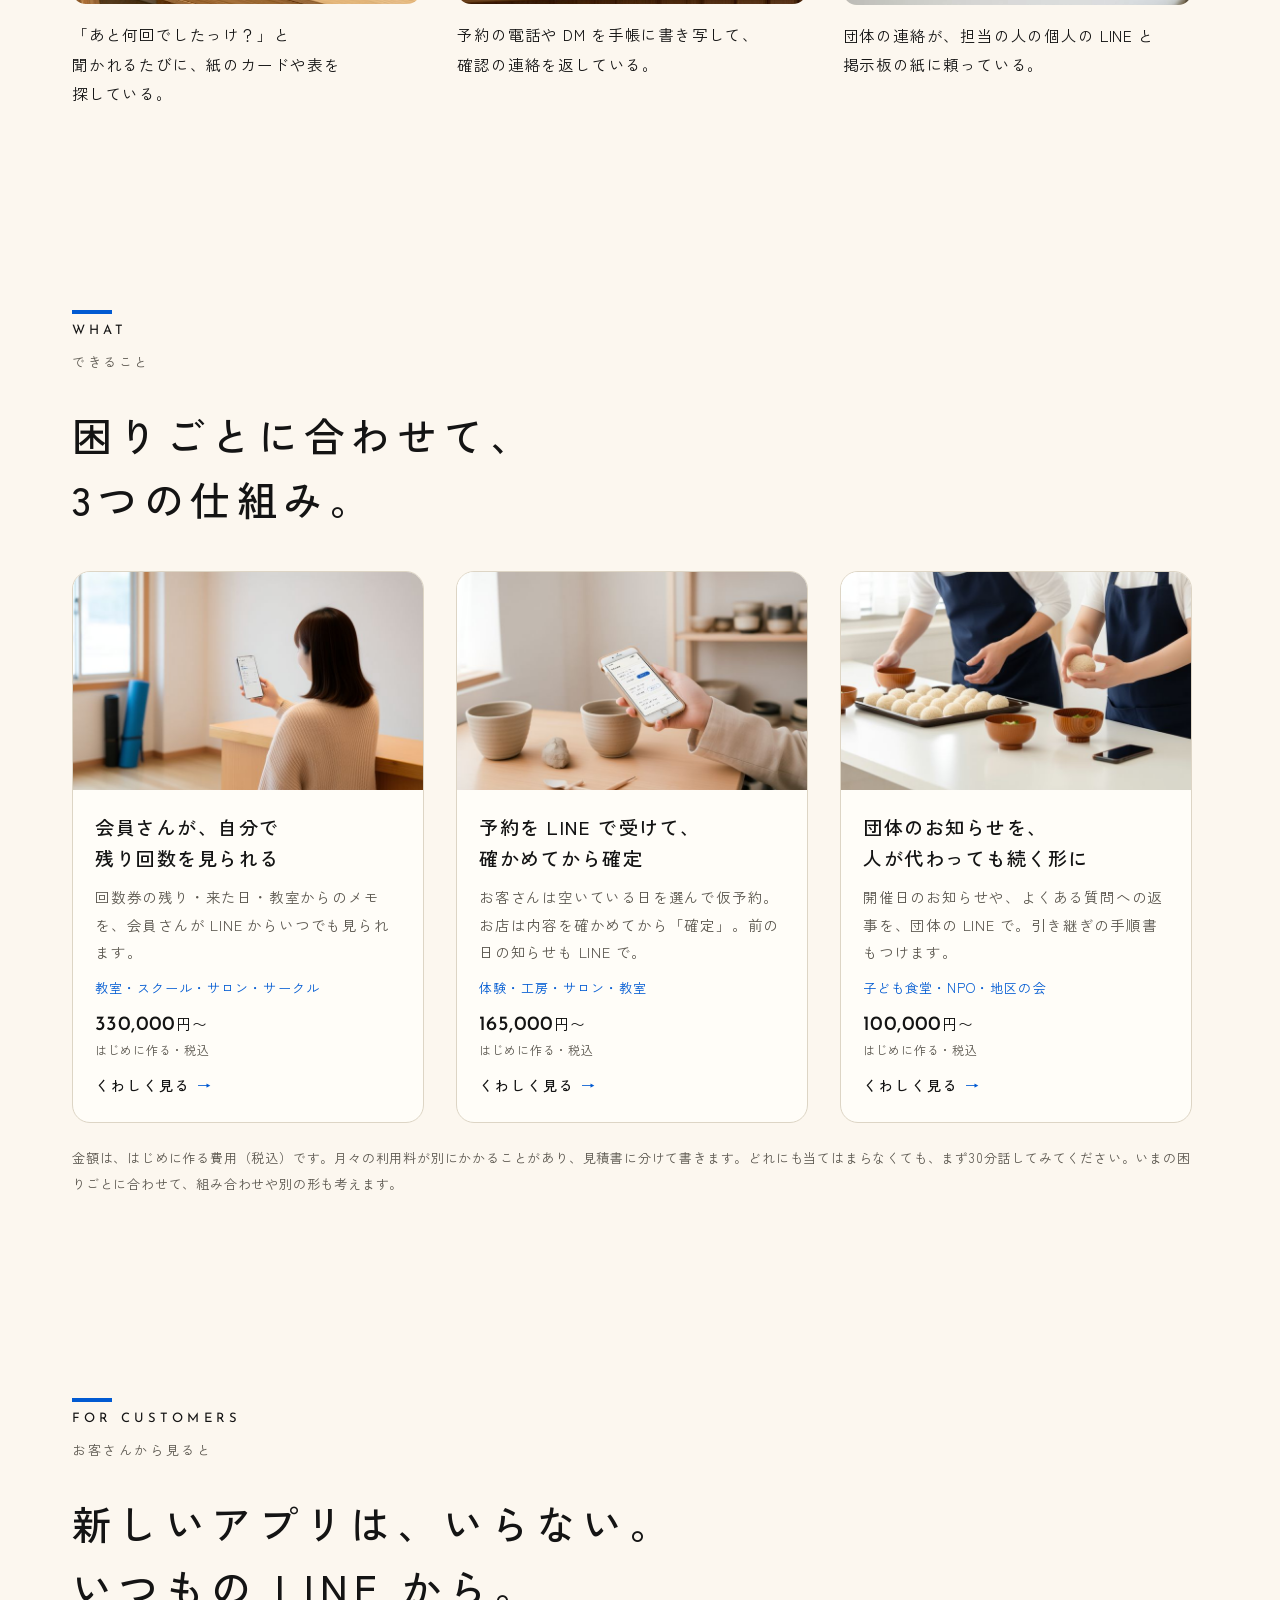
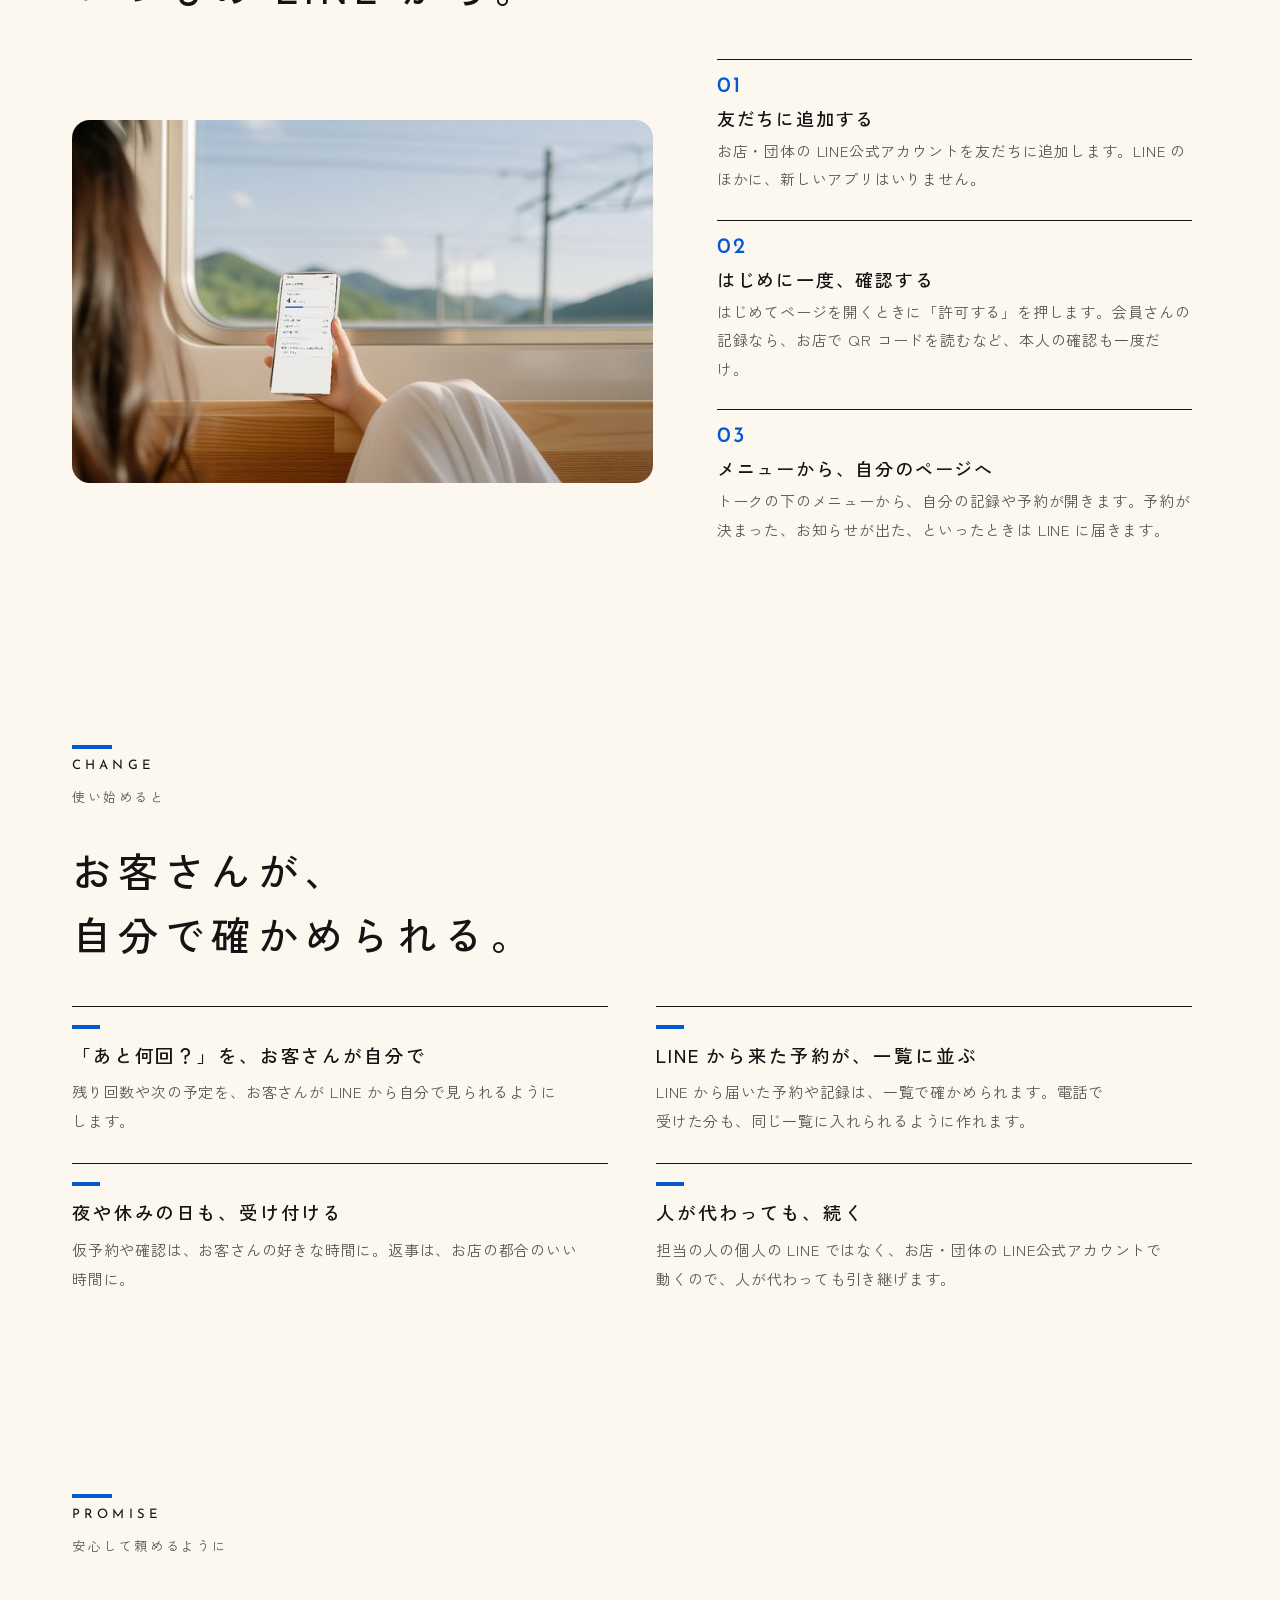
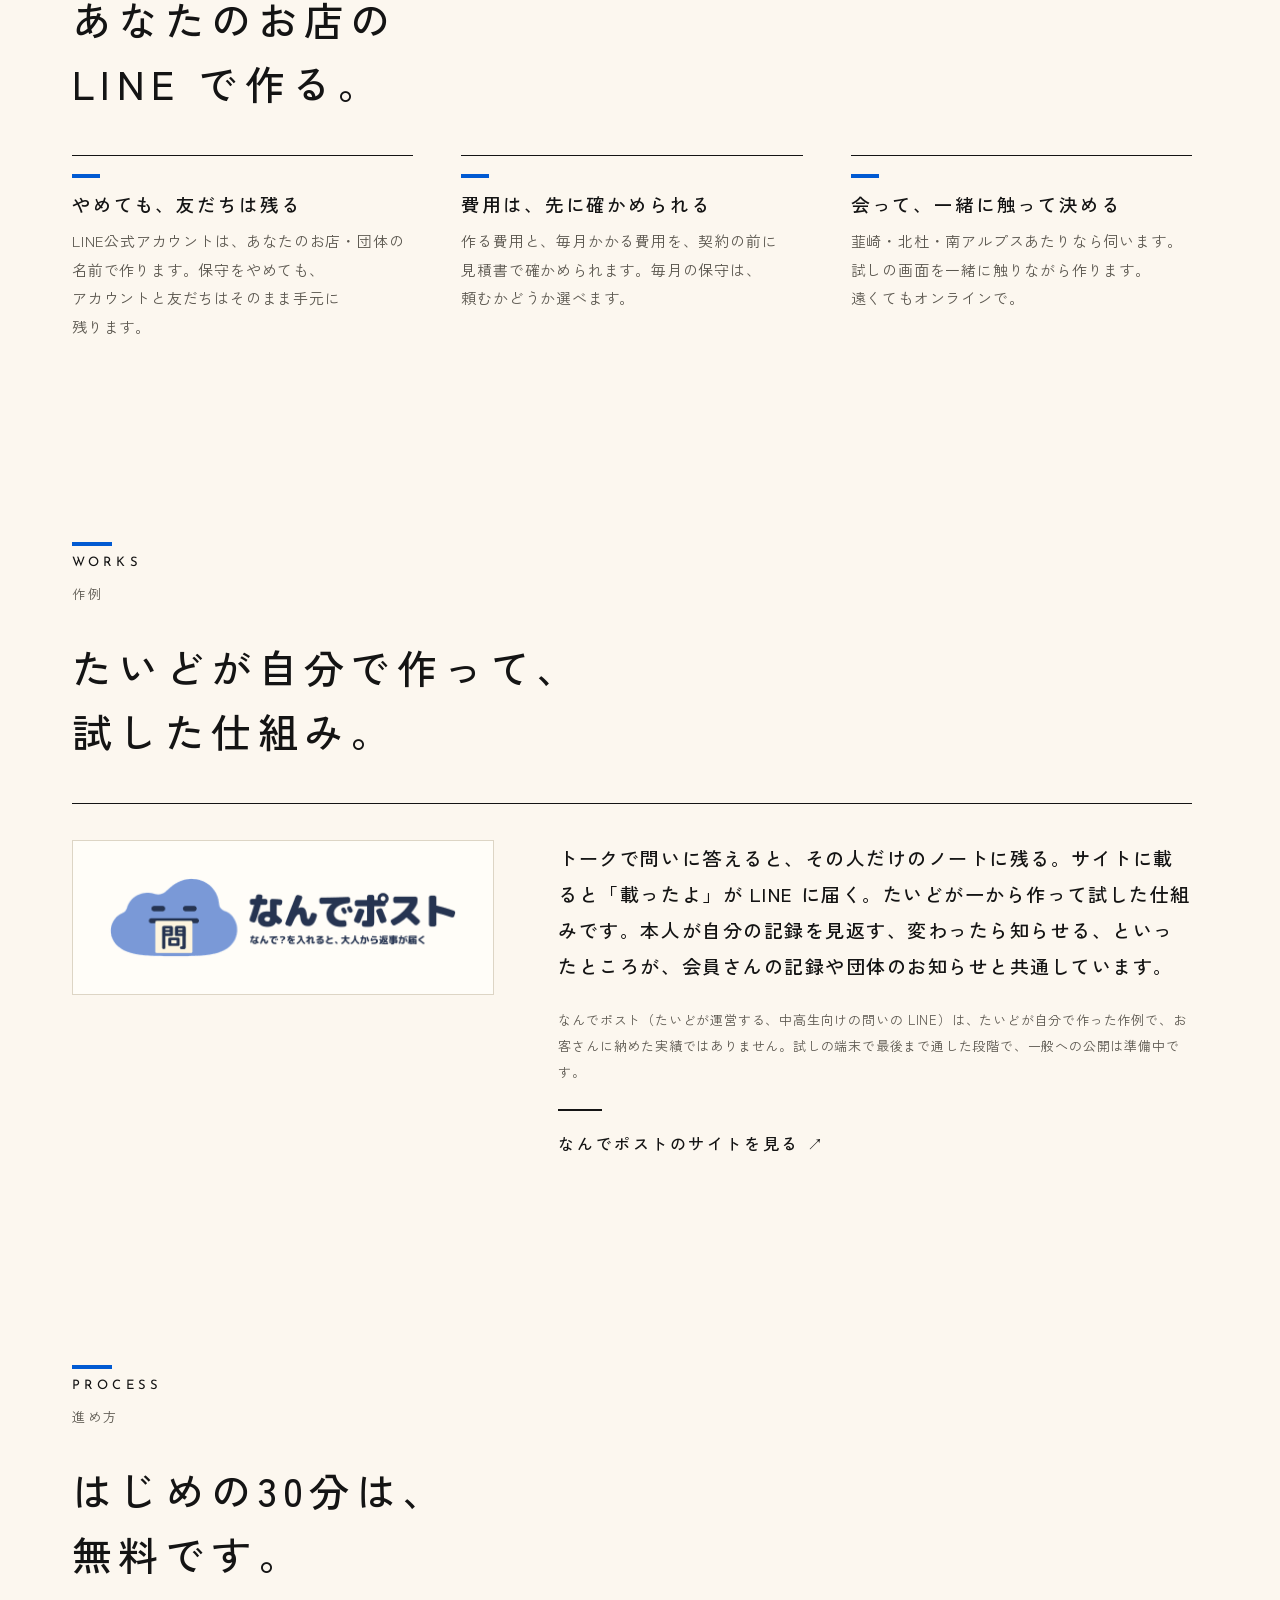
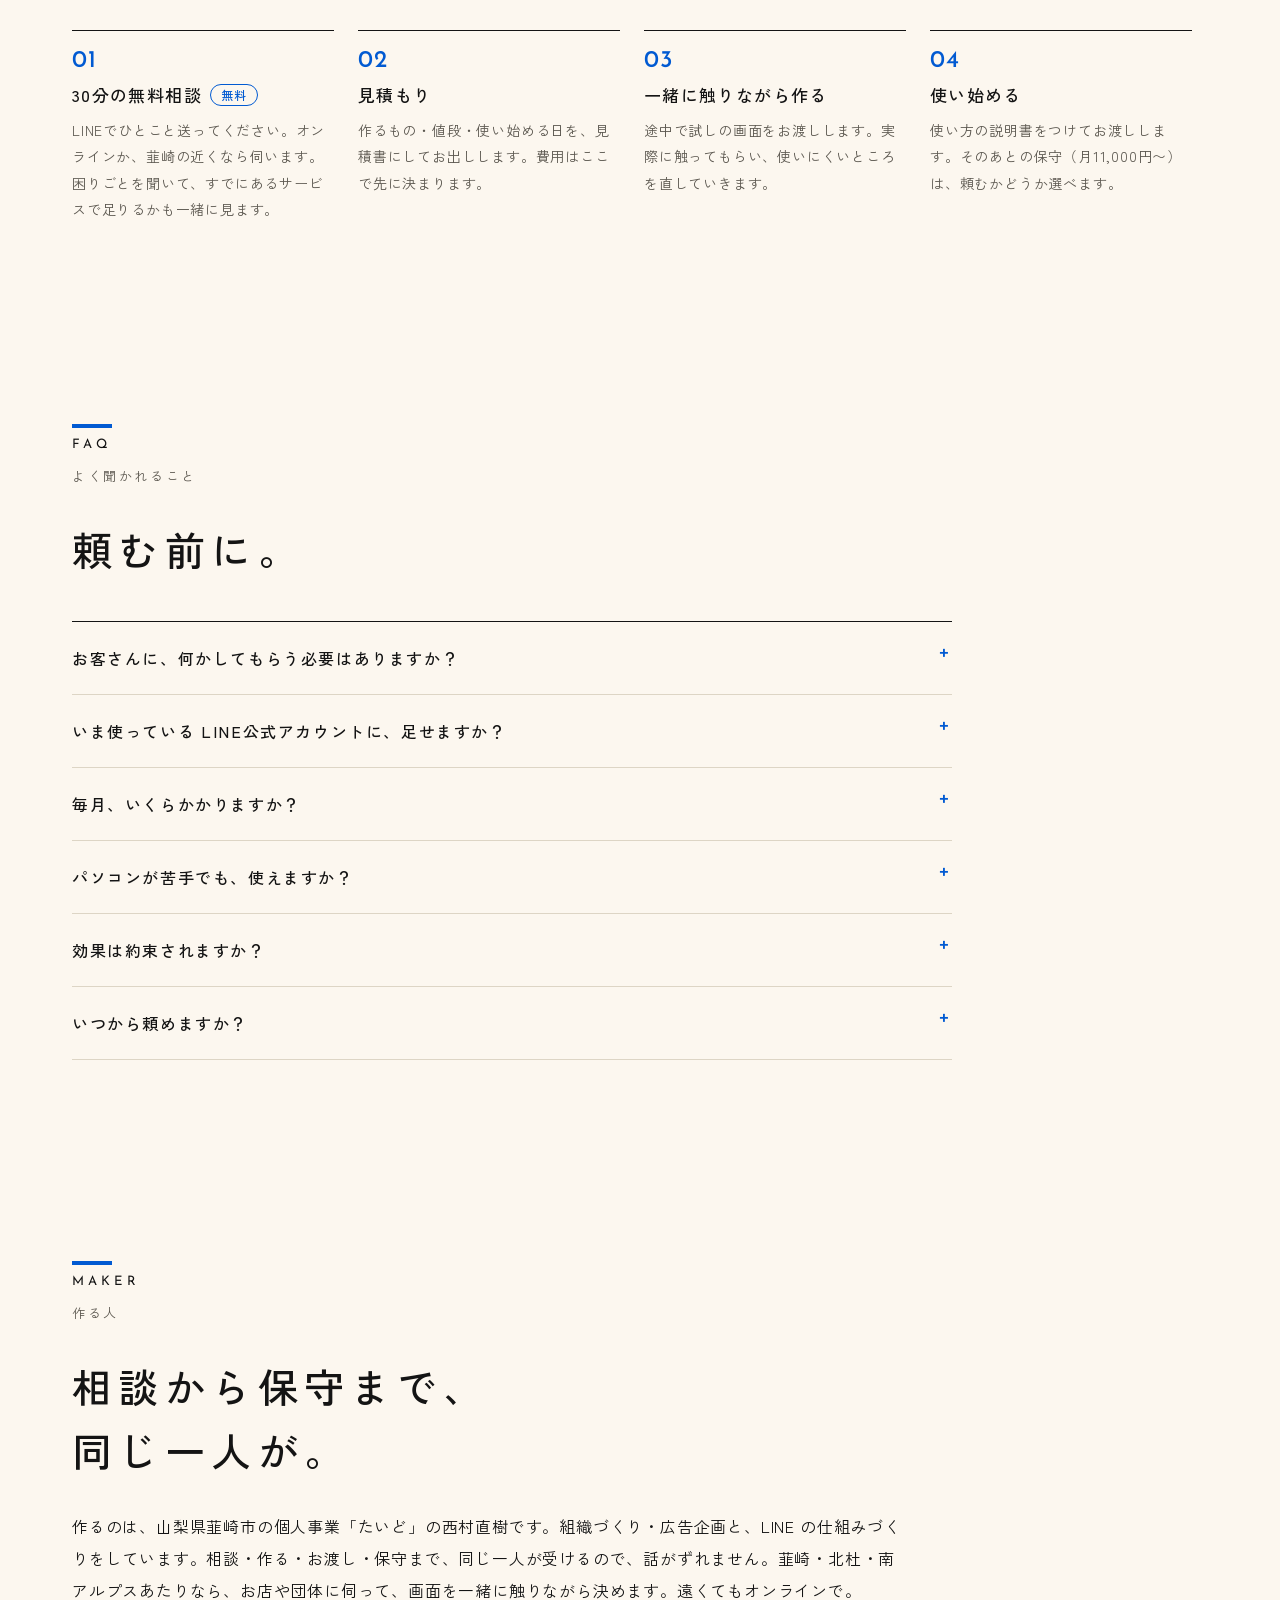
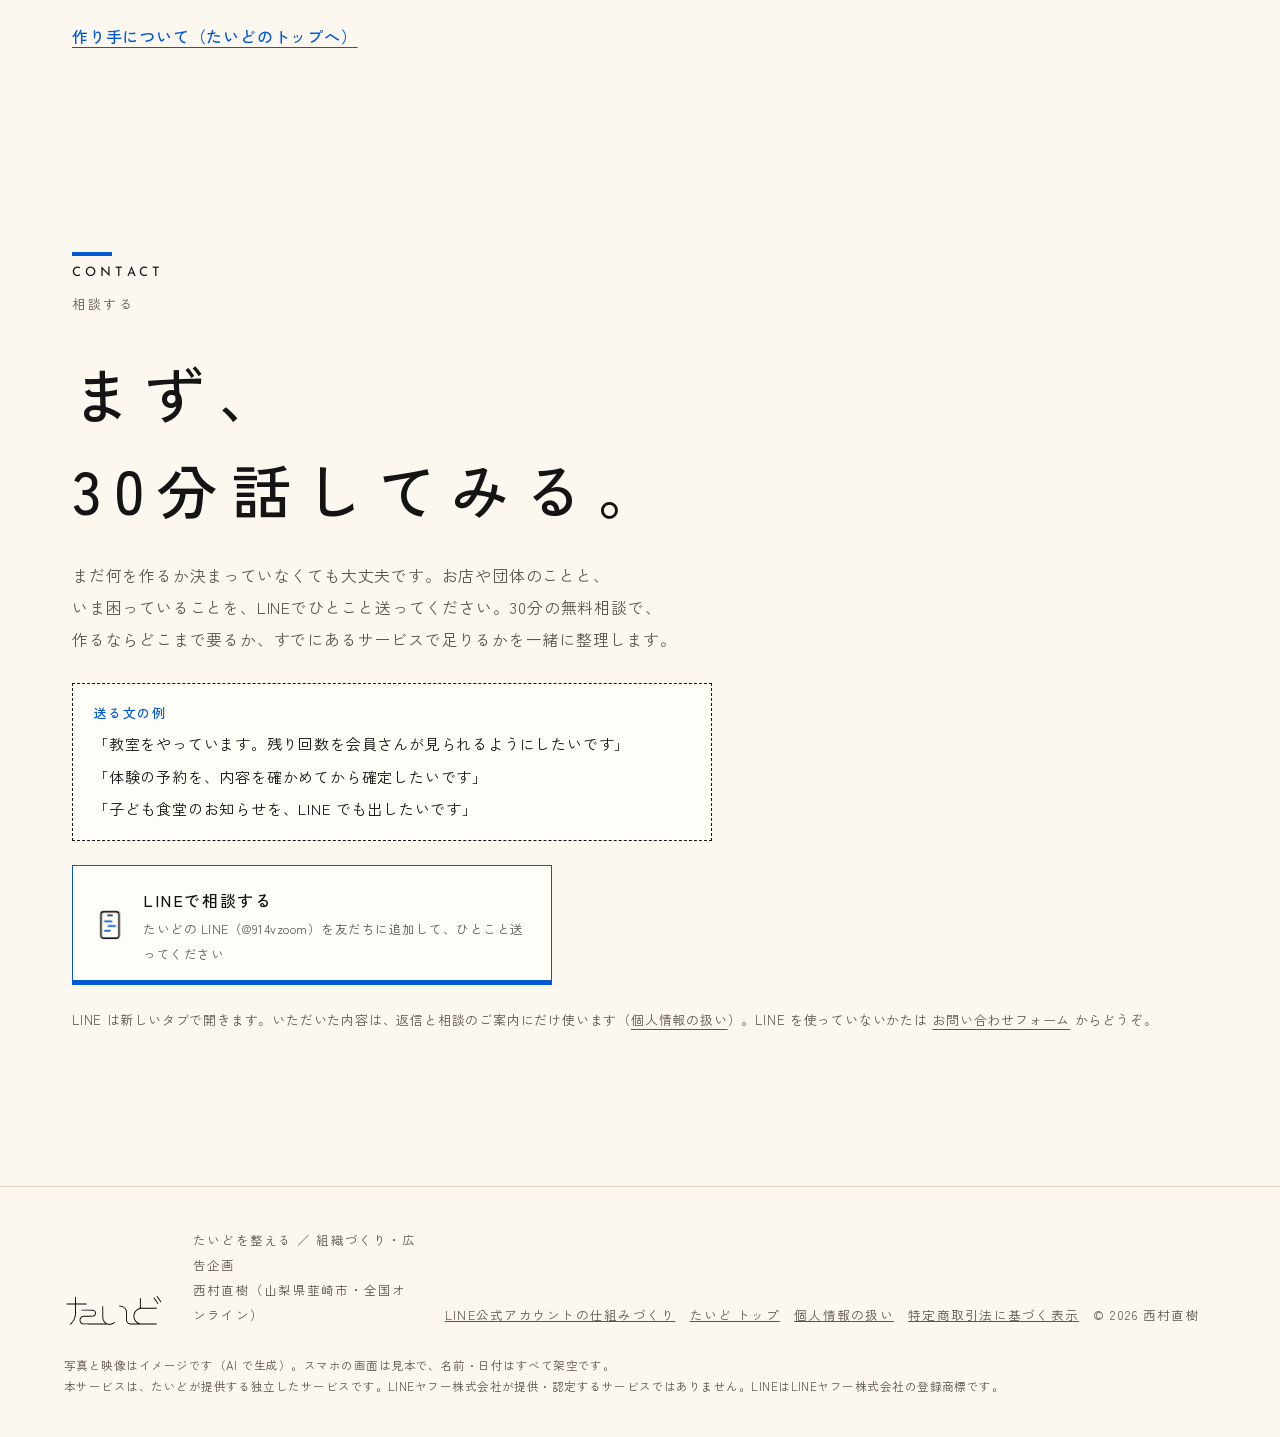
==== commit a30e60b3: "LINE の LP を一般のかた向けに書き直し（v3）。技術の言葉を外し、困りごと→できること→お客さんから見ると→変わること→約束→作例→進め方→質問の順に。写真7枚と入口の映像（Wan 2.2 で" ====
--- a/line/index.html
+++ b/line/index.html
@@ -1,22 +1,22 @@
 <!doctype html>
 <html lang="ja"><head><meta charset="utf-8"><meta name="viewport" content="width=device-width,initial-scale=1">
-<title>LINE公式アカウントの仕組みづくり｜会員記録・承認制予約・地域団体の連絡｜たいど</title>
-<meta name="description" content="LINE公式アカウントを使って、会員一人ひとりが自分の記録を見られる仕組み、お店が確かめてから確定する予約、担当が代わっても続けられる団体の連絡を作ります。あなたの名義で作り、送る数は月の上限で止める設計。山梨県韮崎市・全国オンライン。会員記録 330,000円〜／承認制予約 165,000円〜／地域団体の連絡 100,000円〜、保守（任意）月11,000円〜（税込）。">
+<title>LINE公式アカウントの仕組みづくり｜お店・教室・団体のやりとりを LINE で｜たいど</title>
+<meta name="description" content="お客さんとのやりとりを、いつもの LINE で。会員さんの残り回数、予約の確定、団体のお知らせを、お客さんがアプリなしで LINE から見られるようにします。山梨県韮崎市のたいど。30分の無料相談から。">
 <meta name="theme-color" content="#fcf7ef">
 <meta property="og:title" content="LINE公式アカウントの仕組みづくり｜たいど">
-<meta property="og:description" content="会員記録・承認制予約・地域団体の連絡を、LINE公式アカウントを使って。あなたの名義で作り、送る数は月の上限で止める設計。">
+<meta property="og:description" content="お客さんとのやりとりを、いつもの LINE で。会員記録・予約・団体のお知らせ。30分の無料相談から。">
 <meta property="og:type" content="website"><meta property="og:url" content="https://nirareba0.github.io/line/"><meta property="og:site_name" content="たいど"><meta property="og:locale" content="ja_JP">
-<meta property="og:image" content="https://nirareba0.github.io/assets/og-line.jpg?v=3"><meta property="og:image:width" content="1200"><meta property="og:image:height" content="630"><meta property="og:image:alt" content="たいど LINE公式アカウントの仕組みづくり。会員記録・承認制予約・地域団体の連絡">
+<meta property="og:image" content="https://nirareba0.github.io/assets/og-line.jpg?v=4"><meta property="og:image:width" content="1200"><meta property="og:image:height" content="630"><meta property="og:image:alt" content="たいど LINE公式アカウントの仕組みづくり">
 <meta name="twitter:card" content="summary_large_image">
 <link rel="canonical" href="https://nirareba0.github.io/line/">
 <link rel="icon" href="../assets/favicon-card.svg" type="image/svg+xml">
 <link rel="preload" href="../assets/fonts/zenkaku-500.woff2" as="font" type="font/woff2" crossorigin>
 <script>if(!matchMedia("(prefers-reduced-motion: reduce)").matches&&!/[?&#]edit\b/.test(location.search+location.hash)){document.documentElement.classList.add("anim");setTimeout(function(){if(!document.documentElement.classList.contains("ready"))document.documentElement.classList.remove("anim")},3000)}</script>
 <link rel="stylesheet" href="../style.css?v=h1">
-<link rel="stylesheet" href="../line/line.css?v=3">
+<link rel="stylesheet" href="../line/line.css?v=4">
 <script src="../script.js?v=h1" defer></script>
 </head>
-<body class="page-line" data-line-url="https://line.me/R/ti/p/@914vzoom" data-line-id="@914vzoom" data-count="">
+<body class="page-line v3" data-line-url="https://line.me/R/ti/p/@914vzoom" data-line-id="@914vzoom" data-count="">
 <svg class="sprite" aria-hidden="true" focusable="false"><defs>
 <symbol id="i-line" viewBox="0 0 32 32"><path d="M10 3.5h12a2.5 2.5 0 0 1 2.5 2.5v20a2.5 2.5 0 0 1-2.5 2.5H10A2.5 2.5 0 0 1 7.5 26V6A2.5 2.5 0 0 1 10 3.5z"/><path d="M14 7h4"/><path class="b" d="M11 12.5h6.5M14.5 17h6.5M11 21.5h5"/></symbol>
 <symbol id="i-db" viewBox="0 0 32 32"><path d="M6 8c0-2 4.5-3.5 10-3.5S26 6 26 8v16c0 2-4.5 3.5-10 3.5S6 26 6 24z"/><path d="M6 8c0 2 4.5 3.5 10 3.5S26 10 26 8"/><path class="b" d="M6 16c0 2 4.5 3.5 10 3.5S26 18 26 16"/></symbol>
@@ -28,107 +28,117 @@
 <symbol id="i-stop" viewBox="0 0 32 32"><path d="M4 22h24"/><path d="M6 22v-6h7v6M15 22V11h7v11"/><path class="b" d="M26 6v20"/></symbol>
 <symbol id="i-door" viewBox="0 0 32 32"><path d="M8 27V5h13v22"/><path d="M4 27h24"/><path class="b" d="M21 9l5 2v16"/><path d="M17 16v1"/></symbol>
 <symbol id="i-pin" viewBox="0 0 32 32"><path d="M16 28s-8.5-8.2-8.5-14.5a8.5 8.5 0 0 1 17 0C24.5 19.8 16 28 16 28z"/><path class="b" d="M16 10.5a3 3 0 1 1 0 6a3 3 0 1 1 0-6z"/></symbol>
-</defs></svg>
+<symbol id="i-play" viewBox="0 0 32 32"><path d="M11 8v16l13-8z"/></symbol><symbol id="i-pause" viewBox="0 0 32 32"><path d="M11 8v16M21 8v16"/></symbol></defs></svg>
 <a class="skip" href="#main">本文へ移動</a>
 <div class="band" aria-hidden="true"></div>
 <header class="site-header">
 <a class="brand" href="../"><img src="../assets/taido-logo-line.svg" alt="たいど（トップへ）" width="297" height="100"></a>
-<nav aria-label="LINE公式アカウントの仕組みづくり">
-<a href="../line/" aria-current="page"><svg class="ic" aria-hidden="true"><use href="#i-line"/></svg><span>一覧</span></a>
-<a href="../line/kiroku/"><svg class="ic" aria-hidden="true"><use href="#i-db"/></svg><span>会員記録</span></a>
-<a href="../line/yoyaku/"><svg class="ic" aria-hidden="true"><use href="#i-cal"/></svg><span>承認制予約</span></a>
-<a href="../line/chiiki/"><svg class="ic" aria-hidden="true"><use href="#i-group"/></svg><span>地域団体</span></a>
-<a href="#contact"><svg class="ic" aria-hidden="true"><use href="#i-mail"/></svg><span>相談する</span></a>
-</nav>
+<nav aria-label="LINE公式アカウントの仕組みづくり"><a href="../line/" aria-current="page"><svg class="ic" aria-hidden="true"><use href="#i-line"/></svg><span>一覧</span></a><a href="../line/kiroku/"><svg class="ic" aria-hidden="true"><use href="#i-db"/></svg><span>会員記録</span></a><a href="../line/yoyaku/"><svg class="ic" aria-hidden="true"><use href="#i-cal"/></svg><span>予約</span></a><a href="../line/chiiki/"><svg class="ic" aria-hidden="true"><use href="#i-group"/></svg><span>地域団体</span></a><a href="#contact"><svg class="ic" aria-hidden="true"><use href="#i-mail"/></svg><span>相談する</span></a></nav>
 </header>
-
 <main id="main">
-<nav class="crumbs" aria-label="現在地"><ol><li><a href="../">たいど</a></li><li aria-current="page">LINE公式アカウントの仕組みづくり</li></ol></nav>
-<section class="hero lp-hero" id="top" aria-labelledby="hero-title">
+<section class="hero v3-hero" id="top" aria-labelledby="hero-title">
 <div class="hero-copy">
-<p class="kicker">たいどのプロダクト ／ LINE公式アカウントの仕組みづくり</p>
-<h1 id="hero-title">会員の記録、予約、<br>団体の連絡を、<br>LINEから。</h1>
-<p class="hero-lead">一人ひとりが自分の記録を見られる仕組みや、お店が確かめてから確定する予約、担当が代わっても続けられる団体の連絡を作ります。まずは、いまの困りごとからお選びください。</p>
-<dl class='hero-price hero-price3'><div><dt>会員記録</dt><dd><span class='n'>330,000</span>円〜</dd></div><div><dt>承認制予約</dt><dd><span class='n'>165,000</span>円〜</dd></div><div><dt>地域団体の連絡</dt><dd><span class='n'>100,000</span>円〜</dd></div><div><dt>保守（任意）</dt><dd>月<span class='n'>11,000</span>円〜</dd></div></dl>
-<p class="hero-pnote">税込。LINE公式アカウントの月額とサーバーの利用料は別で、見積書に分けて書きます。いまは相談と見積もりを受けていて、作り始めは2027年1月からの予定です。</p>
+<p class="kicker">たいど ／ LINE公式アカウントの仕組みづくり</p>
+<h1 id="hero-title">お客さんとのやりとりを、<br>いつもの LINE で。</h1>
+<p class="hero-lead">「あと何回？」への返事、予約の確定、団体のお知らせ。いま電話や紙で手間をかけていることを、お客さんがふだん使っている LINE の中で済むようにします。お客さんがアプリを入れる必要はありません。</p>
 <div class="actions">
-<a class="cta cta-down" href="#lps">困りごとから選ぶ</a>
-<a class="more more-line" data-line href="https://line.me/R/ti/p/@914vzoom" target="_blank" rel="noopener noreferrer">LINEで相談する（30分無料）</a>
+<a class="cta cta-line" data-line href="https://line.me/R/ti/p/@914vzoom" target="_blank" rel="noopener noreferrer">LINEで相談する（30分無料）</a>
+<a class="more" href="#lps">できることを見る</a>
 </div>
-<p class="hero-for">小さなお店・教室・団体のかたへ。韮崎の近くなら、会って話せます。</p>
+<p class="hero-for">小さなお店・教室・地域の団体のかたへ。山梨県韮崎市から。近くなら伺います。</p>
+<p class="hero-when">いまは相談と見積もりを受け付けています。作り始めは2027年1月からの予定です。</p>
 </div>
-<figure class="hero-figure lp-fig"><div class="mk mk-page "><div class="mk-notch" aria-hidden="true"></div><div class="mk-top mk-top-page"><span class="mk-name">わたしの記録</span></div><div class="mk-body"><div class="mk-card"><p class="mk-k">回数券の残り</p><p class="mk-big">4<small>回</small><span>／10回</span></p><p class="mk-bar"><i style="width:40%"></i></p></div><div class="mk-card"><p class="mk-k">来た日</p><p class="mk-row">10月15日（木）<span>60分</span></p><p class="mk-row">10月8日（木）<span>60分</span></p><p class="mk-row">10月1日（木）<span>60分</span></p></div><div class="mk-card"><p class="mk-k">教室からのメモ</p><p class="mk-t">肩まわりを中心に。次は10月22日（木）です。</p></div><div class="mk-card"><p class="mk-k">自分のメモ</p><p class="mk-row mk-memo">家でストレッチ5分<span class="mk-del">消す</span></p></div></div><p class="mk-tag">見本</p></div><figcaption>架空のデータを使った見本です</figcaption></figure>
+<figure class="hero-figure hv">
+<video autoplay muted loop playsinline preload="metadata" poster="../assets/line/hero-poster.jpg?v=4" width="1280" height="720" aria-label="朝の教室の受付。カウンターのお茶から湯気が立つイメージ映像"><source src="../assets/line/hero.mp4?v=4" type="video/mp4"></video>
+<button class="hv-btn" type="button" data-s="pause" aria-label="映像を止める"><svg class="ic" aria-hidden="true"><use class="u-pause" href="#i-pause"/><use class="u-play" href="#i-play"/></svg></button>
+</figure>
+</section>
+<section class="sec " id="issues" aria-labelledby="issues-title">
+<p class="label"><span class="en">ISSUES</span><span class="t">こんなこと、ありませんか</span></p>
+<h2 id="issues-title">毎日の、<br>小さな手間。</h2>
+<ul class="pcards">
+<li><img class="" src="../assets/line/before-kiroku-1600.jpg?v=4" srcset="../assets/line/before-kiroku-800.jpg?v=4 800w, ../assets/line/before-kiroku-1600.jpg?v=4 1600w" sizes="(max-width: 760px) 100vw, 50vw" width="1600" height="900" alt="机の上の紙の回数券とスタンプ" loading="lazy" decoding="async"><p>「あと何回でしたっけ？」と聞かれるたびに、紙のカードや表を探している。</p></li>
+<li><img class="" src="../assets/line/before-yoyaku-1600.jpg?v=4" srcset="../assets/line/before-yoyaku-800.jpg?v=4 800w, ../assets/line/before-yoyaku-1600.jpg?v=4 1600w" sizes="(max-width: 760px) 100vw, 50vw" width="1600" height="900" alt="お店のカウンターの予約の台帳と電話" loading="lazy" decoding="async"><p>予約の電話や DM を手帳に書き写して、確認の連絡を返している。</p></li>
+<li><img class="" src="../assets/line/before-chiiki-1600.jpg?v=4" srcset="../assets/line/before-chiiki-800.jpg?v=4 800w, ../assets/line/before-chiiki-1600.jpg?v=4 1600w" sizes="(max-width: 760px) 100vw, 50vw" width="1600" height="900" alt="公民館の掲示板に貼られたたくさんの紙" loading="lazy" decoding="async"><p>団体の連絡が、担当の人の個人の LINE と掲示板の紙に頼っている。</p></li>
+</ul>
 </section>
 <section class="sec " id="lps" aria-labelledby="lps-title">
-<p class="label"><span class="en">CHOOSE</span><span class="t">困りごとから選ぶ</span></p>
-<h2 id="lps-title">3つの困りごとから、<br>選んでください。</h2>
-<ul class="lp-cards"><li><a class="lp-card" href="kiroku/"><svg class="ic ic-l" aria-hidden="true"><use href="#i-db"/></svg><h3>会員記録の仕組みづくり</h3><p class="lp-pain">「あと何回？」を、会員さんが自分で見られるように。</p><p class="lp-who">会員制の教室・スクール・相談の仕事・サークル</p><p class="lp-price"><span class="n">330,000</span>円〜<small>はじめに作る・税込</small></p><p class="lp-sub">保守（任意）月11,000円〜</p><p class="lp-go">くわしく見る</p></a></li><li><a class="lp-card" href="yoyaku/"><svg class="ic ic-l" aria-hidden="true"><use href="#i-cal"/></svg><h3>承認制予約の仕組みづくり</h3><p class="lp-pain">仮予約を受けて、お店が確かめてから確定する。</p><p class="lp-who">予約で動くお店・教室・体験</p><p class="lp-price"><span class="n">165,000</span>円〜<small>はじめに作る・税込</small></p><p class="lp-sub">保守（任意）月11,000円〜</p><p class="lp-go">くわしく見る</p></a></li><li><a class="lp-card" href="chiiki/"><svg class="ic ic-l" aria-hidden="true"><use href="#i-group"/></svg><h3>地域団体の連絡の仕組みづくり</h3><p class="lp-pain">団体の連絡を、担当が代わっても続けられる形に。</p><p class="lp-who">子ども食堂・NPO・地区の見守り・ユースの活動</p><p class="lp-price"><span class="n">100,000</span>円〜<small>はじめに作る・税込</small></p><p class="lp-sub">保守（任意）月11,000円〜</p><p class="lp-go">くわしく見る</p></a></li></ul>
-<p class="note">LINE公式アカウントの月額とサーバーの利用料は、たいどの代金とは別に、各社へ直接お支払いいただきます。実際の値段は、30分の相談のあとに見積書でお出しします。どれにも当てはまらなくても、まず30分話してみてください。</p>
+<p class="label"><span class="en">WHAT</span><span class="t">できること</span></p>
+<h2 id="lps-title">困りごとに合わせて、<br>3つの仕組み。</h2>
+<ul class="scards"><li><a class="scard" href="kiroku/"><img class="" src="../assets/line/kiroku-1600.jpg?v=4" srcset="../assets/line/kiroku-800.jpg?v=4 800w, ../assets/line/kiroku-1600.jpg?v=4 1600w" sizes="(max-width: 760px) 100vw, 50vw" width="1600" height="900" alt="ピラティス教室の受付でスマホを持つ人の後ろ姿" loading="lazy" decoding="async"><div class="scard-b"><h3>会員さんが、自分で<br>残り回数を見られる</h3><p>回数券の残り・来た日・教室からのメモを、会員さんが LINE からいつでも見られます。</p><p class="scard-who">教室・スクール・サロン・サークル</p><p class="scard-p"><span class="n">330,000</span>円〜<small>はじめに作る・税込</small></p><p class="scard-go">くわしく見る</p></div></a></li><li><a class="scard" href="yoyaku/"><img class="" src="../assets/line/yoyaku-1600.jpg?v=4" srcset="../assets/line/yoyaku-800.jpg?v=4 800w, ../assets/line/yoyaku-1600.jpg?v=4 1600w" sizes="(max-width: 760px) 100vw, 50vw" width="1600" height="900" alt="陶芸の工房でスマホを持つ店主の手元" loading="lazy" decoding="async"><div class="scard-b"><h3>予約を LINE で受けて、<br>確かめてから確定</h3><p>お客さんは空いている日を選んで仮予約。お店は内容を確かめてから「確定」。前の日の知らせも LINE で。</p><p class="scard-who">体験・工房・サロン・教室</p><p class="scard-p"><span class="n">165,000</span>円〜<small>はじめに作る・税込</small></p><p class="scard-go">くわしく見る</p></div></a></li><li><a class="scard" href="chiiki/"><img class="" src="../assets/line/chiiki-1600.jpg?v=4" srcset="../assets/line/chiiki-800.jpg?v=4 800w, ../assets/line/chiiki-1600.jpg?v=4 1600w" sizes="(max-width: 760px) 100vw, 50vw" width="1600" height="900" alt="子ども食堂の準備をするボランティアの手元" loading="lazy" decoding="async"><div class="scard-b"><h3>団体のお知らせを、<br>人が代わっても続く形に</h3><p>開催日のお知らせや、よくある質問への返事を、団体の LINE で。引き継ぎの手順書もつけます。</p><p class="scard-who">子ども食堂・NPO・地区の会</p><p class="scard-p"><span class="n">100,000</span>円〜<small>はじめに作る・税込</small></p><p class="scard-go">くわしく見る</p></div></a></li></ul><p class="note">金額は、はじめに作る費用（税込）です。月々の利用料が別にかかることがあり、見積書に分けて書きます。どれにも当てはまらなくても、まず30分話してみてください。いまの困りごとに合わせて、組み合わせや別の形も考えます。</p>
 </section>
-<section class="sec " id="what" aria-labelledby="what-title">
-<p class="label"><span class="en">WHAT</span><span class="t">何を作るか</span></p>
-<h2 id="what-title">配信の設定ではなく、<br>仕組みを作る。</h2>
-<p class="sec-lead">配信ツールの設定だけなら、月額のツールで足ります。たいどが作るのは、記録をためる場所と、LINE の中で開くページを、ひと続きにした仕組みです。</p>
-<ul class="change-list"><li><h3>一人ひとりの記録をためる場所</h3><p>会員さんの回数や予約を、データベースにためます。できるだけ、あなたの名義のアカウントに作ります。</p></li><li><h3>LINE の中で開くページ</h3><p>トークの下のメニューから、自分の記録や予約のページが開きます。アプリを入れてもらう必要はありません。</p></li><li><h3>Web とつながる</h3><p>LINEログインで、サイトと LINE で同じ記録を見られるようにできます。サイトで起きたこと（承認・返事）を、本人の LINE に知らせます。</p></li></ul>
+<section class="sec " id="member" aria-labelledby="member-title">
+<p class="label"><span class="en">FOR CUSTOMERS</span><span class="t">お客さんから見ると</span></p>
+<h2 id="member-title">新しいアプリは、いらない。<br>いつもの LINE から。</h2>
+<div class="split">
+<figure class="split-fig"><img class="" src="../assets/line/member-1600.jpg?v=4" srcset="../assets/line/member-800.jpg?v=4 800w, ../assets/line/member-1600.jpg?v=4 1600w" sizes="(max-width: 760px) 100vw, 50vw" width="1600" height="900" alt="電車の窓際でスマホを見る人の肩ごしの風景。画面には残り回数の見本" loading="lazy" decoding="async"></figure>
+<ol class="steps3">
+<li><p class="flow-no">01</p><h3>友だちに追加する</h3><p>お店・団体の LINE公式アカウントを友だちに追加します。LINE のほかに、新しいアプリはいりません。</p></li>
+<li><p class="flow-no">02</p><h3>はじめに一度、確認する</h3><p>はじめてページを開くときに「許可する」を押します。会員さんの記録なら、お店で QR コードを読むなど、本人の確認も一度だけ。</p></li>
+<li><p class="flow-no">03</p><h3>メニューから、自分のページへ</h3><p>トークの下のメニューから、自分の記録や予約が開きます。予約が決まった、お知らせが出た、といったときは LINE に届きます。</p></li>
+</ol>
+</div>
 </section>
-<section class="sec " id="rules" aria-labelledby="rules-title">
-<p class="label"><span class="en">RULES</span><span class="t">作り方で決めていること</span></p>
-<h2 id="rules-title">名義・通数・やめ方・<br>会えること。</h2>
-<ol class="promise-list"><li><svg class="ic ic-l" aria-hidden="true"><use href="#i-key"/></svg><h3>あなたの名義で作る</h3><p>LINE のチャネルは、あとから別のプロバイダー（チャネルを持つ事業者の単位）に移せません（<a href="https://developers.line.biz/ja/docs/line-developers-console/overview/" target="_blank" rel="noopener noreferrer">LINE Developers の説明</a>）。だから最初から、あなたのお店・団体の名前で作ってもらい、たいどは作業の権限をもらって加わります。ID・パスワードや鍵を、メールやトークで受け取ることはしません。</p></li><li><svg class="ic ic-l" aria-hidden="true"><use href="#i-stop"/></svg><h3>送る数に、月の上限をつける</h3><p>LINE公式アカウントは、プランごとに月に送れる数が決まっています（無料のプランは月200通まで）。仕組みが送る知らせに月の上限を決め、それを超えては送らない作りにします。友だちが送ったメッセージに応答する方式（応答メッセージ）で返す分は通数に数えず、こちらから送る知らせは数えます（<a href="https://developers.line.biz/ja/docs/messaging-api/pricing/" target="_blank" rel="noopener noreferrer">Messaging API の料金</a>）。</p></li><li><svg class="ic ic-l" aria-hidden="true"><use href="#i-door"/></svg><h3>やめるときを、先に決める</h3><p>保守は任意で、最低の期間はありません。やめたときに動き続けるもの・止まるもの・データの渡し方を、契約の前にお伝えします。</p></li><li><svg class="ic ic-l" aria-hidden="true"><use href="#i-pin"/></svg><h3>韮崎の近くなら、会って話す</h3><p>山梨県韮崎市が拠点です。韮崎・北杜・南アルプスあたりなら、お店や団体に伺って、画面を一緒に触りながら決めます。遠くても、オンラインで。</p></li></ol>
+<section class="sec " id="change" aria-labelledby="change-title">
+<p class="label"><span class="en">CHANGE</span><span class="t">使い始めると</span></p>
+<h2 id="change-title">お客さんが、<br>自分で確かめられる。</h2>
+<ul class="feat"><li><h3>「あと何回？」を、お客さんが自分で</h3><p>残り回数や次の予定を、お客さんが LINE から自分で見られるようにします。</p></li><li><h3>LINE から来た予約が、一覧に並ぶ</h3><p>LINE から届いた予約や記録は、一覧で確かめられます。電話で受けた分も、同じ一覧に入れられるように作れます。</p></li><li><h3>夜や休みの日も、受け付ける</h3><p>仮予約や確認は、お客さんの好きな時間に。返事は、お店の都合のいい時間に。</p></li><li><h3>人が代わっても、続く</h3><p>担当の人の個人の LINE ではなく、お店・団体の LINE公式アカウントで動くので、人が代わっても引き継げます。</p></li></ul>
 </section>
-<section class="sec " id="how" aria-labelledby="how-title">
-<p class="label"><span class="en">HOW IT WORKS</span><span class="t">どう動くか</span></p>
-<h2 id="how-title">トークから記録へ、<br>記録から本人へ。</h2>
-<figure class="dg-wrap"><svg class="dg dg-wide" viewBox="0 0 960 420" role="img" aria-labelledby="dgt-w dgd-w"><title id="dgt-w">LINE公式アカウントを活用した仕組みがどう動くかの図</title><desc id="dgd-w">お客さんがトークで打ったり押したりすると、あなたの名義の LINE公式アカウント から受け口に届き、自前の記録（データベース）に残ります。こちらから送る知らせは、月の上限を通ってから LINE公式アカウント でお客さんに届きます。LINE の中のページと Web のページは、LINE でログインして、同じ記録を読む・直す・消すことができます。</desc><defs><marker id="ahw" viewBox="0 0 10 10" refX="8.5" refY="5" markerWidth="7" markerHeight="7" orient="auto-start-reverse"><path d="M0 0L10 5L0 10z" fill="#141414"/></marker><marker id="abw" viewBox="0 0 10 10" refX="8.5" refY="5" markerWidth="7" markerHeight="7" orient="auto-start-reverse"><path d="M0 0L10 5L0 10z" fill="#015ad2"/></marker></defs><rect class="fp" x="30" y="30" width="170" height="340" rx="22"/><path d="M98 44h34"/><text x="115" y="82" font-size="15" text-anchor="middle" font-weight="500">トーク</text><rect x="48" y="96" width="92" height="24" rx="11"/><rect class="bl" x="92" y="128" width="90" height="24" rx="11"/><path class="mu" d="M30 196h170"/><text x="115" y="232" font-size="14" text-anchor="middle" font-weight="500">LINE の中の</text><text x="115" y="252" font-size="14" text-anchor="middle" font-weight="500">ページ</text><circle class="fb" cx="62" cy="282" r="5"/><path class="mu" d="M76 282h86"/><circle class="" cx="62" cy="306" r="5"/><path class="mu" d="M76 306h72"/><circle class="" cx="62" cy="330" r="5"/><path class="mu" d="M76 330h58"/><text x="115" y="402" font-size="13" text-anchor="middle" class="t-m">お客さんのスマホ</text><rect class="fp" x="290" y="58" width="180" height="98" rx="4"/><text x="380" y="98" font-size="17" text-anchor="middle" font-weight="500">LINE公式</text><text x="380" y="120" font-size="17" text-anchor="middle" font-weight="500">アカウント</text><text x="380" y="144" font-size="12" text-anchor="middle" class="t-b">あなたの名義で作る</text><rect class="fp" x="548" y="58" width="150" height="98" rx="4"/><text x="623" y="100" font-size="17" text-anchor="middle" font-weight="500">受け口</text><text x="623" y="130" font-size="12" text-anchor="middle" class="t-m">署名を確かめる</text><path class="fp" d="M780 50V160a70 12 0 0 0 140 0V50"/><ellipse class="fp" cx="850" cy="50" rx="70" ry="12"/><path class="bl" d="M780 70a70 12 0 0 0 140 0"/><text x="850" y="112" font-size="17" text-anchor="middle" font-weight="500">自前の記録</text><text x="850" y="138" font-size="12" text-anchor="middle" class="t-m">データベース</text><path d="M202 88H286" marker-end="url(#ahw)"/><text x="244" y="76" font-size="12" text-anchor="middle">打つ・押す</text><path d="M472 88H544" marker-end="url(#ahw)"/><path d="M700 88H776" marker-end="url(#ahw)"/><text x="738" y="76" font-size="12" text-anchor="middle">残す</text><path d="M288 128H204" marker-end="url(#ahw)"/><text x="246" y="148" font-size="12" text-anchor="middle">返事・知らせ</text><path class="bl" d="M820 174V206H380V160" marker-end="url(#abw)"/><rect class="fp bl" x="586" y="190" width="98" height="32" rx="16"/><text x="635" y="211" font-size="13" text-anchor="middle" class="t-b" font-weight="500">月の上限</text><text x="480" y="230" font-size="12" text-anchor="middle" class="t-m">こちらから送る知らせ</text><path d="M204 300H880V176" marker-start="url(#ahw)" marker-end="url(#ahw)"/><text x="540" y="290" font-size="13" text-anchor="middle">読む・直す・消す（LINE でログイン）</text><path d="M760 300V334" marker-end="url(#ahw)"/><rect class="fp" x="690" y="338" width="140" height="56" rx="4"/><text x="760" y="362" font-size="14" text-anchor="middle" font-weight="500">Web のページ</text><text x="760" y="382" font-size="11" text-anchor="middle" class="t-m">同じ記録を見る</text></svg><svg class="dg dg-tall" viewBox="0 0 360 600" role="img" aria-labelledby="dgt-t dgd-t"><title id="dgt-t">LINE公式アカウントを活用した仕組みがどう動くかの図</title><desc id="dgd-t">お客さんがトークで打ったり押したりすると、あなたの名義の LINE公式アカウント から受け口に届き、自前の記録（データベース）に残ります。こちらから送る知らせは、月の上限を通ってから LINE公式アカウント でお客さんに届きます。LINE の中のページと Web のページは、LINE でログインして、同じ記録を読む・直す・消すことができます。</desc><defs><marker id="aht" viewBox="0 0 10 10" refX="8.5" refY="5" markerWidth="7" markerHeight="7" orient="auto-start-reverse"><path d="M0 0L10 5L0 10z" fill="#141414"/></marker><marker id="abt" viewBox="0 0 10 10" refX="8.5" refY="5" markerWidth="7" markerHeight="7" orient="auto-start-reverse"><path d="M0 0L10 5L0 10z" fill="#015ad2"/></marker></defs><rect class="fp" x="60" y="10" width="200" height="64" rx="16"/><text x="160" y="38" font-size="15" text-anchor="middle" font-weight="500">お客さんの LINE</text><text x="160" y="60" font-size="12" text-anchor="middle" class="t-m">トーク</text><path d="M120 76V126" marker-end="url(#aht)"/><text x="112" y="106" font-size="12" text-anchor="end">打つ・押す</text><path d="M200 128V78" marker-end="url(#aht)"/><text x="208" y="106" font-size="12" text-anchor="start">返事・知らせ</text><rect class="fp" x="60" y="130" width="200" height="70" rx="4"/><text x="160" y="160" font-size="15" text-anchor="middle" font-weight="500">LINE公式アカウント</text><text x="160" y="184" font-size="12" text-anchor="middle" class="t-b">あなたの名義で作る</text><path d="M160 202V246" marker-end="url(#aht)"/><rect class="fp" x="60" y="250" width="200" height="64" rx="4"/><text x="160" y="278" font-size="15" text-anchor="middle" font-weight="500">受け口</text><text x="160" y="300" font-size="12" text-anchor="middle" class="t-m">署名を確かめる</text><path d="M160 316V356" marker-end="url(#aht)"/><text x="170" y="342" font-size="12" text-anchor="start">残す</text><path class="fp" d="M60 372V448a100 12 0 0 0 200 0V372"/><ellipse class="fp" cx="160" cy="372" rx="100" ry="12"/><path class="bl" d="M60 390a100 12 0 0 0 200 0"/><text x="160" y="420" font-size="16" text-anchor="middle" font-weight="500">自前の記録</text><text x="160" y="442" font-size="12" text-anchor="middle" class="t-m">データベース</text><path class="bl" d="M262 412H310V165H266" marker-end="url(#abt)"/><rect class="fp bl" x="284" y="256" width="52" height="50" rx="10"/><text x="310" y="277" font-size="12" text-anchor="middle" class="t-b" font-weight="500">月の</text><text x="310" y="295" font-size="12" text-anchor="middle" class="t-b" font-weight="500">上限</text><path d="M160 464V500M95 500H265" /><path d="M160 500V466" marker-end="url(#aht)"/><path d="M95 500V516" marker-end="url(#aht)"/><path d="M265 500V516" marker-end="url(#aht)"/><text x="170" y="490" font-size="12" text-anchor="start">読む・直す・消す</text><rect class="fp" x="20" y="520" width="150" height="66" rx="4"/><text x="95" y="548" font-size="13" text-anchor="middle" font-weight="500">LINE の中の</text><text x="95" y="568" font-size="13" text-anchor="middle" font-weight="500">ページ</text><rect class="fp" x="190" y="520" width="150" height="66" rx="4"/><text x="265" y="550" font-size="13" text-anchor="middle" font-weight="500">Web のページ</text><text x="265" y="570" font-size="11" text-anchor="middle" class="t-m">LINE でログイン</text></svg></figure>
-<ul class="dots"><li>お客さんがトークで打ったり、ボタンを押したりすると、あなたの名義の LINE公式アカウントから「受け口」に届きます。受け口は、LINE から来たものかを確かめてから、記録に残します。</li><li>こちらから送る知らせ（返事が来た・予約が決まった・前の日の知らせ）は、月の上限の範囲で送ります。ブロックされている人や、障害のときには届きません。</li><li>LINE の中のページと Web のページは、同じ記録を読み書きします。何を誰が見て、直して、消せるかは、作る前に決めます。</li></ul></section>
+<section class="sec " id="trust" aria-labelledby="trust-title">
+<p class="label"><span class="en">PROMISE</span><span class="t">安心して頼めるように</span></p>
+<h2 id="trust-title">あなたのお店の<br>LINE で作る。</h2>
+<ul class="feat feat3"><li><h3>やめても、友だちは残る</h3><p>LINE公式アカウントは、あなたのお店・団体の名前で作ります。保守をやめても、アカウントと友だちはそのまま手元に残ります。</p></li><li><h3>費用は、先に確かめられる</h3><p>作る費用と、毎月かかる費用を、契約の前に見積書で確かめられます。毎月の保守は、頼むかどうか選べます。</p></li><li><h3>会って、一緒に触って決める</h3><p>韮崎・北杜・南アルプスあたりなら伺います。試しの画面を一緒に触りながら作ります。遠くてもオンラインで。</p></li></ul>
+</section>
 <section class="sec " id="works" aria-labelledby="works-title">
-<p class="label"><span class="en">WORKS</span><span class="t">自分で作った作例</span></p>
-<h2 id="works-title">なんでポストで、<br>確かめた仕組み。</h2>
+<p class="label"><span class="en">WORKS</span><span class="t">作例</span></p>
+<h2 id="works-title">たいどが自分で作って、<br>試した仕組み。</h2>
 <div class="work-np">
 <a class="np-logo" href="https://nirareba0.github.io/toi-site/" target="_blank" rel="noopener noreferrer"><img src="../assets/nandepost-lockup-h.png" alt="なんでポスト（サイトを新しいタブで開く）" width="720" height="180" loading="lazy"></a>
 <div class="np-body">
-<p class="np-lead">なんでポストは、たいどが運営し、仕組みも作った試作の作例です。韮崎の中高生の「なんで？」に、地域の大人が返事を書く場所で、そのサイトと LINE公式アカウントをつないでいます。お客さんに納めた実績ではありません。</p>
-<p class="np-h">確認済みの機能</p>
-<ul class="dots"><li>トークで答えると、その人だけのノートに残る。ノートは LINE の中のページで読めて、本人が消せる</li><li>「みんなに見せる」を押すと、運営が確かめてからサイトに載り、本人に「載ったよ」が届く</li><li>毎日／週に1回の問いは、月の上限（150通）で止まる。超えた分は、トークで「問い」と打てば応答メッセージで届く</li></ul>
-<p class="note">確認の範囲: 本番の LINE公式アカウントで、たいどが試しの端末を使って最後まで通しました（2026年10月）。LINEログインと、作例のプライバシーポリシー・利用規約は公開準備中のため、ログインを使う機能は、まだ一般の人には開いていません。中高生の投稿や個人のことは、ここには載せません。</p>
+<p class="np-lead">トークで問いに答えると、その人だけのノートに残る。サイトに載ると「載ったよ」が LINE に届く。たいどが一から作って試した仕組みです。本人が自分の記録を見返す、変わったら知らせる、といったところが、会員さんの記録や団体のお知らせと共通しています。</p>
+<p class="note">なんでポスト（たいどが運営する、中高生向けの問いの LINE）は、たいどが自分で作った作例で、お客さんに納めた実績ではありません。試しの端末で最後まで通した段階で、一般への公開は準備中です。</p>
 <div class="actions"><a class="more more-out" href="https://nirareba0.github.io/toi-site/" target="_blank" rel="noopener noreferrer">なんでポストのサイトを見る</a></div>
 </div>
 </div>
 </section>
 <section class="sec " id="process" aria-labelledby="process-title">
 <p class="label"><span class="en">PROCESS</span><span class="t">進め方</span></p>
-<h2 id="process-title">はじめの30分は、<br>無料。</h2>
-<ol class="proc"><li><p class="proc-no">01</p><h3>はじめの30分の相談<span class="proc-tag">無料</span></h3><p>LINEでメッセージを。オンラインか、韮崎の近くなら会って話します。困りごとと、既製品で足りるかを一緒に見ます。</p></li><li><p class="proc-no">02</p><h3>見積もり</h3><p>作るもの・値段・日程・別にかかる料金を、見積書にしてお出しします。この範囲から増やすときは、作業の前に相談します。</p></li><li><p class="proc-no">03</p><h3>作る</h3><p>LINE公式アカウントは、あなたのお店・団体の名義で用意してもらい、たいどは作業の権限をもらって加わります。データベース・サーバーの契約の名義は、見積書に分けて書きます。途中で、試しの画面を一緒に触ります。</p></li><li><p class="proc-no">04</p><h3>渡す</h3><p>使い方の説明書をつけて渡します。たいどの権限を外すか、保守のあいだだけ残すかも、ここで決めます。</p></li><li><p class="proc-no">05</p><h3>保守（任意）<span class="proc-tag">月11,000円〜</span></h3><p>毎月の動作の確認と通数の見張り、軽い更新を月2件まで。頼むかどうかは選べます。</p></li></ol>
+<h2 id="process-title">はじめの30分は、<br>無料です。</h2>
+<ol class="proc proc4"><li><p class="proc-no">01</p><h3>30分の無料相談<span class="proc-tag">無料</span></h3><p>LINEでひとこと送ってください。オンラインか、韮崎の近くなら伺います。困りごとを聞いて、すでにあるサービスで足りるかも一緒に見ます。</p></li><li><p class="proc-no">02</p><h3>見積もり</h3><p>作るもの・値段・使い始める日を、見積書にしてお出しします。費用はここで先に決まります。</p></li><li><p class="proc-no">03</p><h3>一緒に触りながら作る</h3><p>途中で試しの画面をお渡しします。実際に触ってもらい、使いにくいところを直していきます。</p></li><li><p class="proc-no">04</p><h3>使い始める</h3><p>使い方の説明書をつけてお渡しします。そのあとの保守（月11,000円〜）は、頼むかどうか選べます。</p></li></ol>
 </section>
 <section class="sec faq" id="faq" aria-labelledby="faq-title">
 <p class="label"><span class="en">FAQ</span><span class="t">よく聞かれること</span></p>
 <h2 id="faq-title">頼む前に。</h2>
-<div class="faq-list"><details><summary>LINE公式アカウントは、だれの名義になりますか？</summary><p>あなたのお店・団体の名義です。LINE の開発者向けの公式文書に「一度作成したチャネルを、後から他のプロバイダーに移動することはできません」とあります（<a href="https://developers.line.biz/ja/docs/line-developers-console/overview/" target="_blank" rel="noopener noreferrer">LINE Developers コンソールの概要</a>）。だから、はじめにお店・団体のプロバイダーを確かめてから作り、たいどは作業の権限をもらって加わります。LINE公式アカウントと友だちは、契約が終わってもあなたの手元に残ります。記録をためる場所（データベース）も、できるだけあなたの名義のアカウントに作ります。ソースコードと、仕組みを動かす場所（サーバー）の扱い、たいどの名義になる部分があるときの移し方と費用は、見積書と契約書に書きます。ログイン用の ID・パスワードを共有していただく必要はありません。作業は招待された権限で行います。接続に使う鍵（アクセストークン）は、メールやトークで送っていただかず、あなたの手で設定してもらいます。作業の権限で見える範囲は、契約の前にお伝えします。</p></details><details><summary>あとから、費用が膨らみませんか？</summary><p>作る費用は、見積書で先に決めます。範囲を広げるときは、作業の前に相談します。月の費用は分かれています。LINE公式アカウントの月額はあなたから LINEヤフーへ直接、サーバーの利用料（かかるとき）は各社へ直接、たいどの保守（任意・月11,000円〜）はたいどへ。仕組みが送る知らせには月の上限をつけ、上限を超えては送りません。管理画面から送る一斉のお知らせも同じ通数を使うので、配分を一緒に決めます。</p></details><details><summary>どれくらいで使い始められますか？</summary><p>作る範囲と着手の時期を確かめて、試しの画面を触れる日と、使い始める予定の日を見積書に書きます。審査や設定に日数がかかる作りなら、その期間も分けてお伝えします。いまは相談と見積もりを受けていて、作り始めは2027年1月からの予定です。</p></details><details><summary>いま使っている LINE公式アカウントに、足せますか？</summary><p>いまの設定と、使っているサービスを確かめてから提案します。ほかの配信ツールや予約サービスとつないでいるときは、その連携への影響と、引き継げるかを先に調べます。Messaging API のチャネルが、すでにほかの会社の名義のプロバイダーにあるときは移せないので、その扱いも先にお伝えします。</p></details><details><summary>自分で更新できますか？</summary><p>一斉のお知らせは、LINE公式アカウントの管理画面からご自身で送れます。記録の項目や、ページのつくり、自動で返す言葉を変えるのは、保守（軽い更新を月2件まで）か、そのつどの見積もりで受けます。配信の設定を毎週ご自身で細かく変えたいなら、月額の配信ツールのほうが合うこともあります。30分の相談で、どちらが合うかをお話しします。</p></details><details><summary>LINE の規約は、大丈夫ですか？</summary><p><a href="https://terms2.line.me/official_account_terms_jp?lang=ja" target="_blank" rel="noopener noreferrer">LINE公式アカウントの利用規約</a>と、開発者向けの<a href="https://terms2.line.me/LINE_Developers_user_data_policy?lang=ja" target="_blank" rel="noopener noreferrer">LINE ユーザーデータポリシー</a>に沿って作ります。たとえば、集める情報と使い道を示して同意をいただく、LINE との連携を外す方法と退会の方法を用意する、パスワードを求めない、など。利用者向けのプライバシーポリシーは、たいどが下書きし、あなたの名前で出します。規約の読み方で迷うところは、作る前にお伝えし、LINEヤフーの窓口などで確かめます。</p></details><details><summary>効果は約束されますか？</summary><p>予約の数や売上、友だちの数などの数字は、約束しません。約束するのは、見積書に書いた仕組みを作って、使える形で渡すことです。</p></details><details><summary>止まったときは、どうなりますか？</summary><p>保守を頼んでいるときは、連絡の受け方と、見るまでの目安を契約に書きます。たいどは一人で動いているので、24時間の見張りや、その日のうちの復旧は約束できません。LINE やサーバーの会社の側の障害は、たいどが直せるものではないので、そう伝えて待ちます。</p></details></div>
+<div class="faq-list"><details><summary>お客さんに、何かしてもらう必要はありますか？</summary><p>お店・団体の LINE公式アカウントを友だちに追加してもらい、はじめてページを開くときに、LINE の確認画面で「許可する」を押してもらいます。会員さんの記録を見る仕組みなら、はじめに一度だけ本人の確認（お店で QR コードを読んでもらうなど）をします。LINE のほかに新しいアプリを入れたり、パスワードを作ったりする必要はありません。</p></details><details><summary>いま使っている LINE公式アカウントに、足せますか？</summary><p>いまの設定と、ほかにつないでいるサービスを見てから提案します。友だちはそのまま引き継げるように作るのが基本です。ほかの会社の配信ツールを使っているときは、先に影響を調べてお伝えします。</p></details><details><summary>毎月、いくらかかりますか？</summary><p>たいどの保守を頼むなら月11,000円〜（任意）です。ほかに、LINE公式アカウントの月額（無料のプランもあります）と、仕組みを動かすサービスの利用料がかかることがあります。どちらも、かかるかどうかと金額を見積書に分けて書きます。</p></details><details><summary>パソコンが苦手でも、使えますか？</summary><p>ふだんの操作は、スマホで済むように作るのを基本にしています。お渡しするときに一緒に操作して、説明書もつけます。</p></details><details><summary>効果は約束されますか？</summary><p>予約の数や売上、友だちの数などの数字は約束しません。約束するのは、見積書に書いた仕組みを作って、使える形でお渡しすることです。</p></details><details><summary>いつから頼めますか？</summary><p>いまは相談と見積もりを受けています。作り始めは2027年1月からの予定です。使い始めたい時期があれば、相談のときに教えてください。</p></details></div>
 </section>
 <section class="sec maker" id="maker" aria-labelledby="maker-title">
 <p class="label"><span class="en">MAKER</span><span class="t">作る人</span></p>
-<h2 id="maker-title">作るのは、<br>たいどの西村直樹です。</h2>
+<h2 id="maker-title">相談から保守まで、<br>同じ一人が。</h2>
 <div class="maker-in">
-<p>作るのは、個人事業「たいど」の西村直樹です。山梨県韮崎市を拠点に、組織づくり・広告企画と、Web と LINE公式アカウントをつなぐ仕組みづくりをしています。相談から作る・渡す・保守まで、同じ一人が受けます。韮崎・北杜・南アルプスあたりなら、お店や団体に伺って、画面を一緒に触りながら決めます。遠くても、オンラインで。</p>
+<p>作るのは、山梨県韮崎市の個人事業「たいど」の西村直樹です。組織づくり・広告企画と、LINE の仕組みづくりをしています。相談・作る・お渡し・保守まで、同じ一人が受けるので、話がずれません。韮崎・北杜・南アルプスあたりなら、お店や団体に伺って、画面を一緒に触りながら決めます。遠くてもオンラインで。</p>
 <p class="maker-go"><a href="../#about">作り手について（たいどのトップへ）</a></p>
 </div>
 </section>
 <section class="sec contact" id="contact" aria-labelledby="contact-title">
 <p class="label"><span class="en">CONTACT</span><span class="t">相談する</span></p>
-<h2 id="contact-title">まず、<br>30分話す。</h2>
-<p class="sec-lead">まだ作るものが決まっていなくても大丈夫です。「業種・団体の種類」と「いま困っていること」を、LINEで送ってください。30分の無料相談で、既製品で足りるか、作るならどこまで要るかを一緒に整理します。オンラインでも、韮崎の近くなら会ってでも。いまは相談と見積もりを受けていて、作り始めは2027年1月からの予定です。使い始めたい時期があれば、それも書いてください。</p>
-<div class="send-ex"><p class="send-k">送る文の例</p><p class="send-t">「教室を運営しています。残り回数を会員さんが見られるようにしたいです」</p><p class="send-t">「体験の予約を、内容を確かめてから確定したいです」</p></div>
+<h2 id="contact-title">まず、<br>30分話してみる。</h2>
+<p class="sec-lead">まだ何を作るか決まっていなくても大丈夫です。お店や団体のことと、いま困っていることを、LINEでひとこと送ってください。30分の無料相談で、作るならどこまで要るか、すでにあるサービスで足りるかを一緒に整理します。</p>
+<div class="send-ex"><p class="send-k">送る文の例</p><p class="send-t">「教室をやっています。残り回数を会員さんが見られるようにしたいです」</p><p class="send-t">「体験の予約を、内容を確かめてから確定したいです」</p><p class="send-t">「子ども食堂のお知らせを、LINE でも出したいです」</p></div>
 <div class="contact-ways one">
-<a class="way-btn way-line" data-line href="https://line.me/R/ti/p/@914vzoom" target="_blank" rel="noopener noreferrer"><svg class="ic" aria-hidden="true"><use href="#i-line"/></svg><span><strong>LINEで相談する</strong><small>たいどの LINE公式アカウント（@914vzoom）を友だち追加したあと、メッセージを送ってください</small></span></a>
+<a class="way-btn way-line" data-line href="https://line.me/R/ti/p/@914vzoom" target="_blank" rel="noopener noreferrer"><svg class="ic" aria-hidden="true"><use href="#i-line"/></svg><span><strong>LINEで相談する</strong><small>たいどの LINE（@914vzoom）を友だちに追加して、ひとこと送ってください</small></span></a>
 </div>
-<p class="note">友だち追加だけでは、相談の受け付けになりません。追加のあと、ひとことメッセージを送ってください。LINE は新しいタブで開きます。いただいた内容は、返信と相談のご案内にだけ使います（<a href="../privacy.html">個人情報の扱い</a>）。</p>
+<p class="note">LINE は新しいタブで開きます。いただいた内容は、返信と相談のご案内にだけ使います（<a href="../privacy.html">個人情報の扱い</a>）。LINE を使っていないかたは <a href="https://docs.google.com/forms/d/e/1FAIpQLSd0KixjZ9qp4IN2YhDHNsjw01QhMLWU0YslcL0QJP-TNa-7_g/viewform" target="_blank" rel="noopener noreferrer">お問い合わせフォーム</a> からどうぞ。</p>
 </section>
 </main>
-
 <footer class="site-footer">
 <img src="../assets/taido-logo-line.svg" alt="たいど" width="297" height="100">
 <p>たいどを整える ／ 組織づくり・広告企画<br>西村直樹（山梨県韮崎市・全国オンライン）</p>
 <p class="copy"><a href="../line/">LINE公式アカウントの仕組みづくり</a>　<a href="../">たいど トップ</a>　<a href="../privacy.html">個人情報の扱い</a>　<a href="../tokushoho.html">特定商取引法に基づく表示</a>　© 2026 西村直樹</p>
-<p class="tm">本サービスは、たいどが提供する独立したサービスです。LINEヤフー株式会社が提供・認定するサービスではありません。LINEはLINEヤフー株式会社の登録商標です。</p>
+<p class="tm">写真と映像はイメージです（AI で生成）。スマホの画面は見本で、名前・日付はすべて架空です。<br>本サービスは、たいどが提供する独立したサービスです。LINEヤフー株式会社が提供・認定するサービスではありません。LINEはLINEヤフー株式会社の登録商標です。</p>
 </footer>
+<script>
+document.querySelectorAll('.hv').forEach(function(w){var v=w.querySelector('video'),b=w.querySelector('.hv-btn');if(!v||!b)return;
+if(matchMedia('(prefers-reduced-motion: reduce)').matches){v.removeAttribute('autoplay');v.pause();b.dataset.s='play';b.setAttribute('aria-label','映像を再生する')}
+b.addEventListener('click',function(){if(v.paused){v.play();b.dataset.s='pause';b.setAttribute('aria-label','映像を止める')}else{v.pause();b.dataset.s='play';b.setAttribute('aria-label','映像を再生する')}})});
+</script>
 </body></html>
--- a/line/line.css
+++ b/line/line.css
@@ -279,3 +279,106 @@
 @media (max-width:900px){
   .demo-scr .mk-msgs,.lp-fig .mk-msgs{min-height:0}
 }
+
+/* ===== v3（2026-10-17）: 一般のかた向けに書き直し。写真と映像（AI で生成）を入れた ===== */
+.v3 .anim.ready .hero-copy>*,.anim.ready .v3-hero .hero-copy>*{opacity:1;transform:none}
+.v3-hero{min-height:auto;grid-template-columns:minmax(0,1fr) minmax(0,1.05fr);padding-top:clamp(28px,4vw,56px);padding-bottom:clamp(40px,5vw,72px)}
+.v3-hero h1{font-size:clamp(28px,3.9vw,48px);letter-spacing:.1em;line-height:1.55;min-height:0}
+.v3-hero .kicker{font-size:13px;letter-spacing:.18em;line-height:1.8;color:var(--muted)}
+.v3-hero .kicker a{text-decoration:none}
+.v3-hero .hero-lead{max-width:30em;color:var(--ink);margin-top:22px}
+.v3-hero .actions{margin-top:30px;align-items:center}
+.hero-pline{margin-top:18px;font-size:15px;letter-spacing:.08em}
+.hero-pline .n,.scard-p .n,.pbox-n .n{font:500 1.35em/1 var(--en);letter-spacing:.02em}
+.cta-line{display:inline-flex;align-items:center;gap:.5em;padding:16px 28px;border-radius:999px;background:var(--blue);color:#fff;font-size:16px;letter-spacing:.12em;box-shadow:0 10px 24px -14px rgba(1,90,210,.8);transition:transform .15s,box-shadow .15s}
+.cta-line::before{display:none}
+.cta-line::after{content:" ↗";color:#fff}
+.cta-line:hover{transform:translateY(-2px);box-shadow:0 14px 28px -14px rgba(1,90,210,.9)}
+.hv,.hp{position:relative;margin:0;border-radius:18px;overflow:hidden;background:var(--paper2);aspect-ratio:16/10}
+.hv video,.hp>img{width:100%;height:100%;object-fit:cover;display:block}
+.hv-btn{position:absolute;right:12px;bottom:12px;width:40px;height:40px;border-radius:50%;border:0;background:rgba(20,20,20,.55);color:#fff;display:grid;place-items:center;cursor:pointer}
+.hv-btn .ic{width:20px;height:20px}
+.hv-btn[data-s="pause"] .u-play,.hv-btn[data-s="play"] .u-pause{display:none}
+.hp{overflow:visible;aspect-ratio:auto}
+.hp>img{border-radius:18px;aspect-ratio:16/10}
+.hp-mock{position:absolute;right:-8px;bottom:-36px;width:min(46%,230px);filter:drop-shadow(0 20px 30px rgba(0,0,0,.28))}
+.hp-mock .mk{min-height:0;max-width:none;font-size:11px;padding:6px 8px 10px;border-radius:24px}
+.hp-mock .mk-body{gap:6px;padding:8px 2px}
+.hp-mock .mk-card:nth-child(n+3){display:none}
+
+/* 困りごと（写真3枚） */
+.pcards{list-style:none;padding:0;margin:40px 0 0;display:grid;grid-template-columns:repeat(3,minmax(0,1fr));gap:clamp(18px,3vw,36px)}
+.pcards img{width:100%;aspect-ratio:4/3;object-fit:cover;border-radius:14px}
+.pcards p{margin-top:16px;font-size:15.5px;line-height:1.9;word-break:auto-phrase;overflow-wrap:anywhere}
+
+/* できること（写真つきカード） */
+.scards{list-style:none;padding:0;margin:40px 0 0;display:grid;grid-template-columns:repeat(3,minmax(0,1fr));gap:clamp(18px,2.6vw,32px)}
+.scard{display:flex;flex-direction:column;height:100%;background:var(--paper2);border:1px solid var(--rule);border-radius:18px;overflow:hidden;text-decoration:none;transition:transform .2s,box-shadow .2s}
+.scard:hover{transform:translateY(-3px);box-shadow:0 18px 36px -24px rgba(0,0,0,.45)}
+.scard img{width:100%;aspect-ratio:16/10;object-fit:cover}
+.scard-b{display:flex;flex-direction:column;gap:10px;padding:22px 22px 24px;flex:1}
+.scard h3{font-size:19px;letter-spacing:.08em;line-height:1.6}
+.scard-b>p{font-size:14.5px;line-height:1.9;color:var(--muted)}
+.scard-b>p.scard-who{font-size:13px;color:var(--blue);letter-spacing:.08em}
+.scard-b>p.scard-p{margin-top:auto;color:var(--ink);font-size:15px}
+.scard-p small{display:block;font-size:12px;color:var(--muted);letter-spacing:.06em}
+.scard-b>p.scard-go{color:var(--ink);font-weight:500;letter-spacing:.14em;font-size:14px}
+.scard-go::after{content:" →";color:var(--blue)}
+
+/* 写真と文の2段 */
+.split{display:grid;grid-template-columns:minmax(0,1.1fr) minmax(0,.9fr);gap:clamp(28px,5vw,64px);align-items:center;margin-top:40px}
+.split-r .split-fig{order:2}
+.split-fig{margin:0}
+.split-fig img{width:100%;border-radius:18px;aspect-ratio:16/10;object-fit:cover}
+.steps3{list-style:none;padding:0;margin:0;display:grid;gap:26px}
+.steps3 li{border-top:1.5px solid var(--ink);padding-top:16px}
+.steps3 h3,.pains2 h3{font-size:18px;letter-spacing:.1em;margin-top:6px}
+.steps3 p:not(.flow-no){font-size:15px;line-height:1.9;color:var(--muted);margin-top:4px}
+.pains2{display:grid;gap:26px}
+.pains2 div{border-top:1.5px solid var(--ink);padding-top:14px}
+.pains2 ul{list-style:none;padding:0;margin:8px 0 0;display:grid;gap:6px}
+.pains2 li{position:relative;padding-left:22px;font-size:15px;line-height:1.85}
+.pains2 li::before{content:"";position:absolute;left:0;top:.9em;width:12px;height:2px;background:var(--blue)}
+
+/* 変わること・約束 */
+.feat{list-style:none;padding:0;margin:40px 0 0;display:grid;grid-template-columns:repeat(2,minmax(0,1fr));gap:28px 48px}
+.feat3{grid-template-columns:repeat(3,minmax(0,1fr))}
+.feat li{border-top:1.5px solid var(--ink);padding-top:18px}
+.feat h3{font-size:18.5px;letter-spacing:.1em;line-height:1.6}
+.feat h3::before{content:"";display:block;width:28px;height:4px;background:var(--blue);margin-bottom:12px}
+.feat p{margin-top:8px;font-size:15px;line-height:1.9;color:var(--muted);word-break:auto-phrase;overflow-wrap:anywhere}
+.proc4{grid-template-columns:repeat(4,minmax(0,1fr))}
+
+/* 値段 */
+.pbox{display:grid;grid-template-columns:repeat(2,minmax(0,1fr));gap:0;margin-top:36px;max-width:880px;border:1.5px solid var(--ink);border-radius:14px;overflow:hidden;background:var(--paper2)}
+.pbox>div{padding:24px 26px}
+.pbox>div+div{border-left:1px solid var(--rule)}
+.pbox-k{font-size:13px;letter-spacing:.16em;color:var(--muted)}
+.pbox-n{font-size:20px;margin-top:6px}
+.pbox-s{font-size:13.5px;line-height:1.85;color:var(--muted);margin-top:8px}
+
+@media (max-width:1100px){.proc4{grid-template-columns:repeat(2,minmax(0,1fr))}}
+@media (max-width:900px){
+  .v3-hero{grid-template-columns:minmax(0,1fr)}
+  .v3-hero .hero-figure{order:-1}
+  .scards,.pcards{grid-template-columns:minmax(0,1fr)}
+  .pcards li{display:grid;grid-template-columns:120px minmax(0,1fr);gap:16px;align-items:center}
+  .pcards p{margin-top:0;font-size:15px}
+  .split{grid-template-columns:minmax(0,1fr)}
+  .split-r .split-fig{order:0}
+  .feat3{grid-template-columns:minmax(0,1fr)}
+  .hp{margin-bottom:28px}
+}
+@media (max-width:760px){
+  .feat,.proc4,.pbox{grid-template-columns:minmax(0,1fr)}
+  .pbox>div+div{border-left:0;border-top:1px solid var(--rule)}
+  .hp-mock{right:8px;bottom:-28px;width:42%}
+  .cta-line{font-size:15px;padding:14px 22px}
+}
+.hero-when{margin-top:10px;font-size:13px;line-height:1.8;color:var(--muted)}
+.split-mk{display:flex;justify-content:center}
+.split-mk .mk{max-width:280px;min-height:0}
+#shop h2{max-width:none}
+.v3-hero .hero-figure img,.v3-hero .hero-figure video{max-width:none;margin:0}
+.hp-mock.l{right:auto;left:-8px}
+@media (max-width:760px){.hp-mock.l{left:8px}}
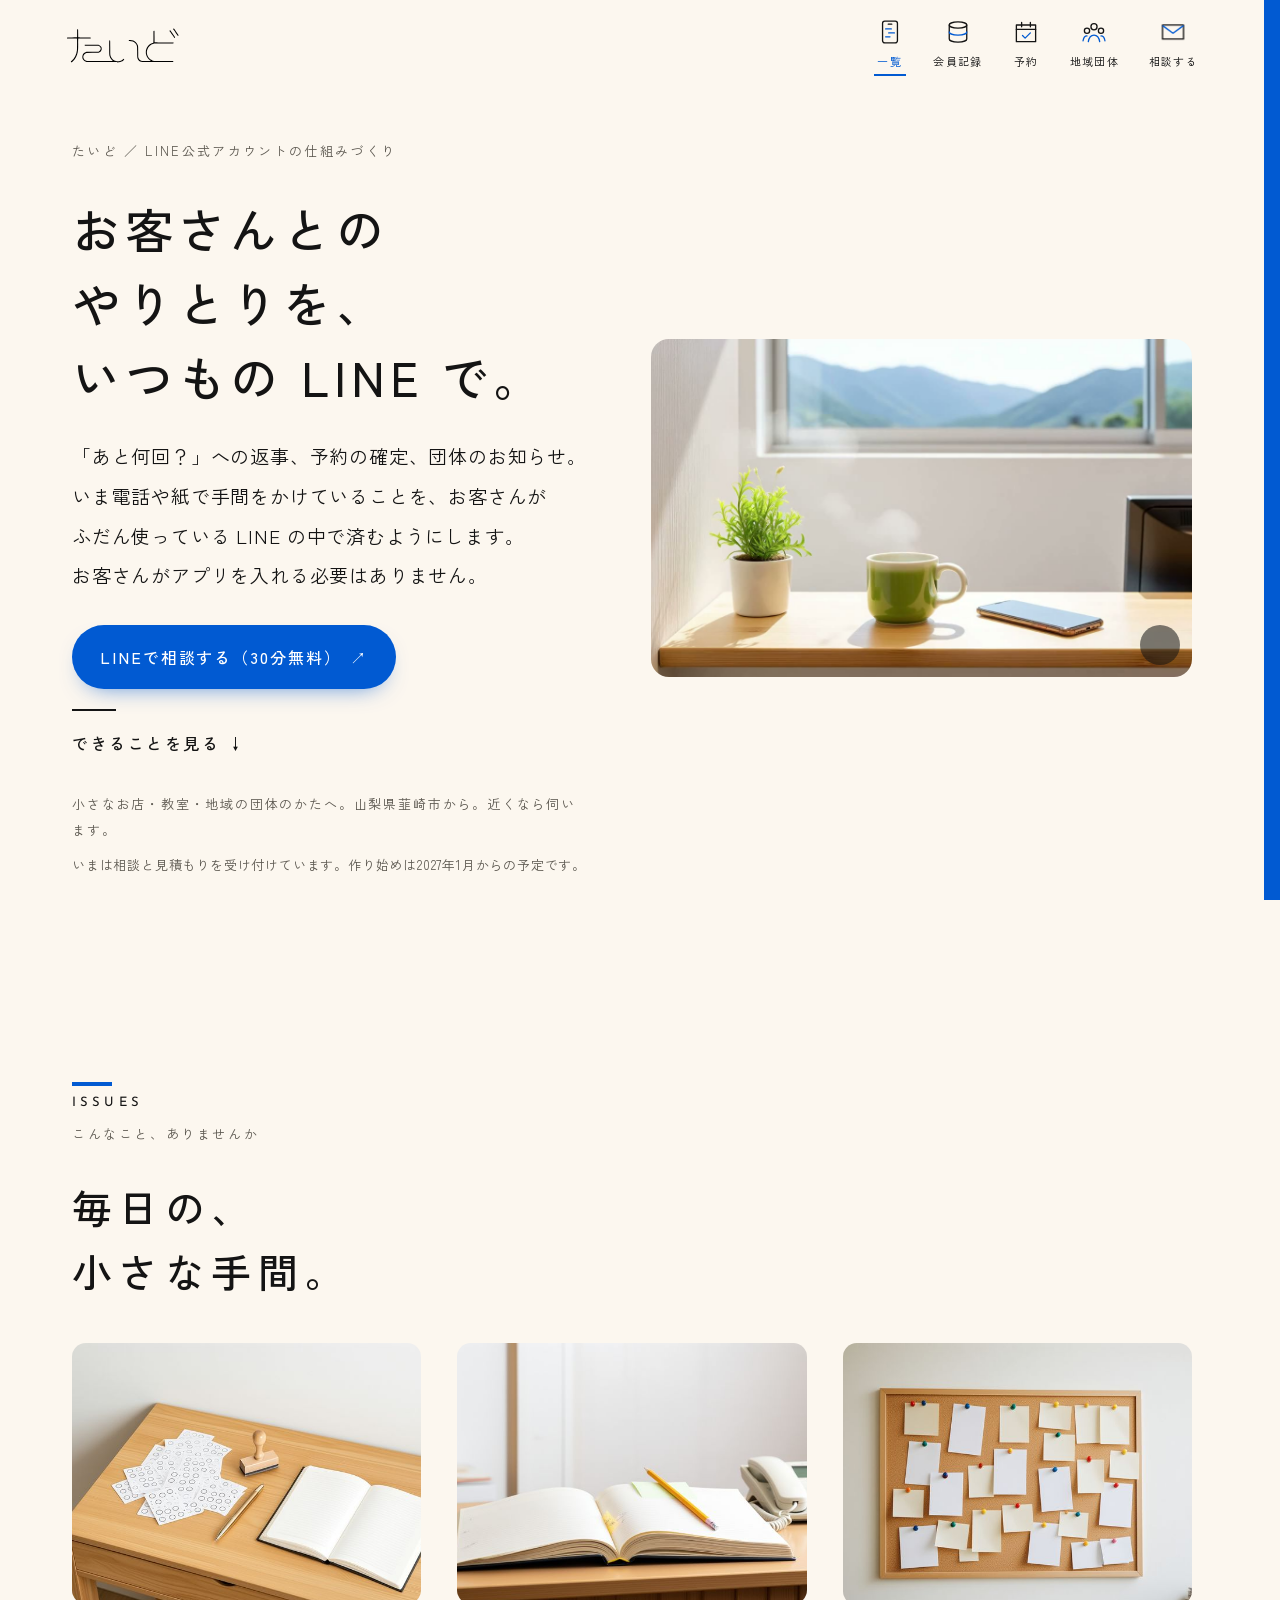
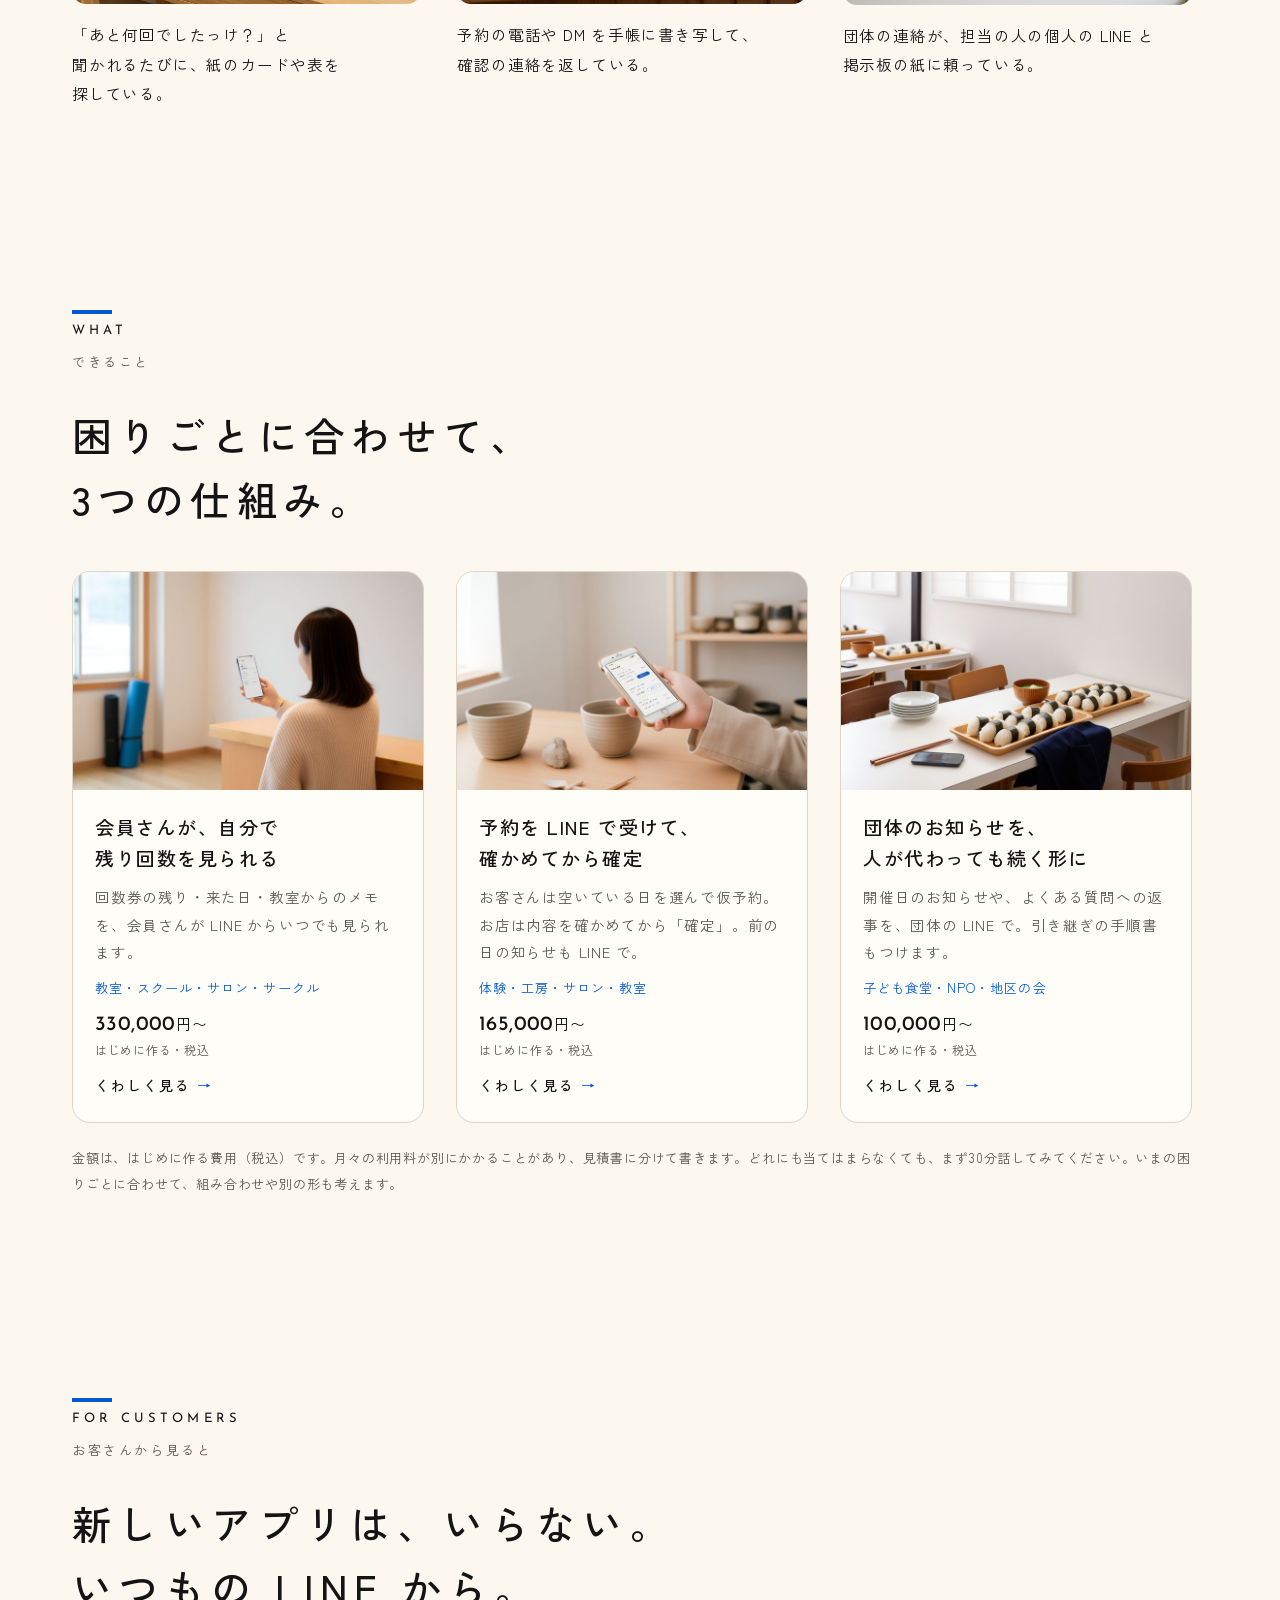
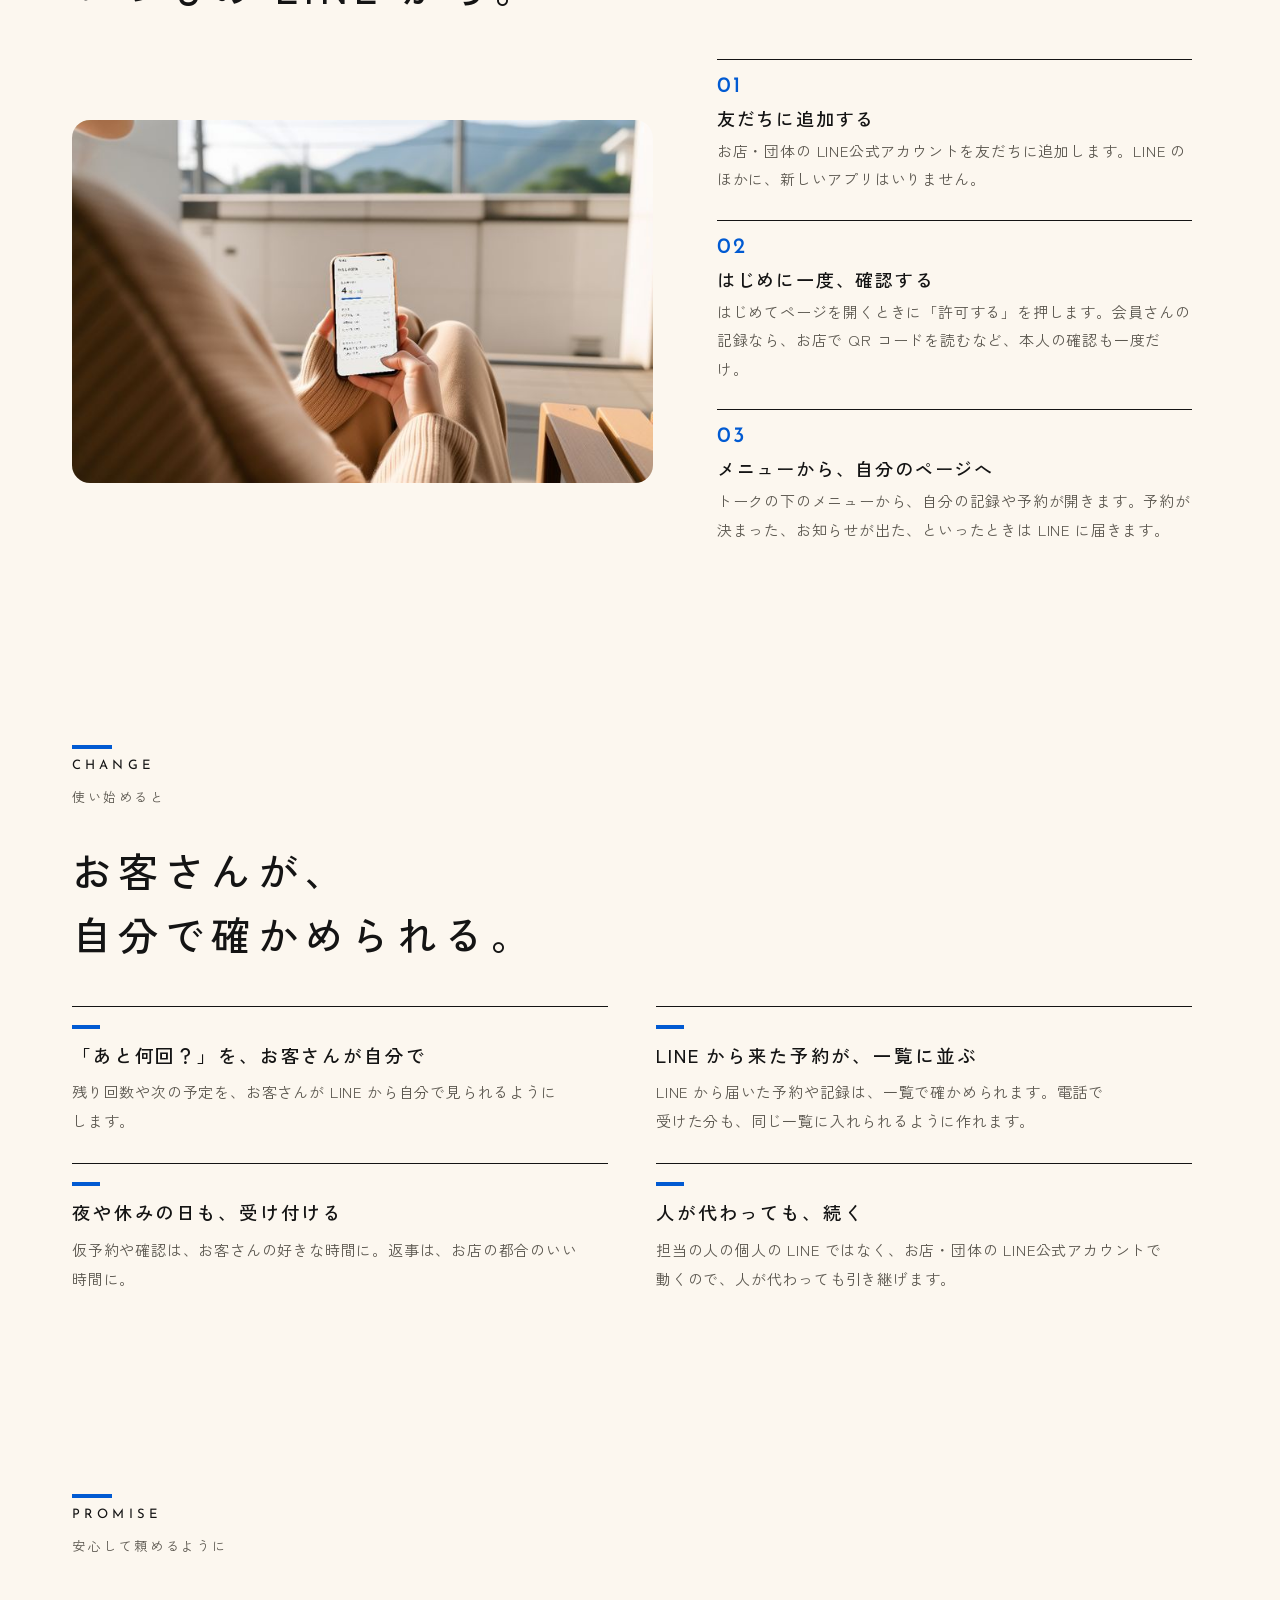
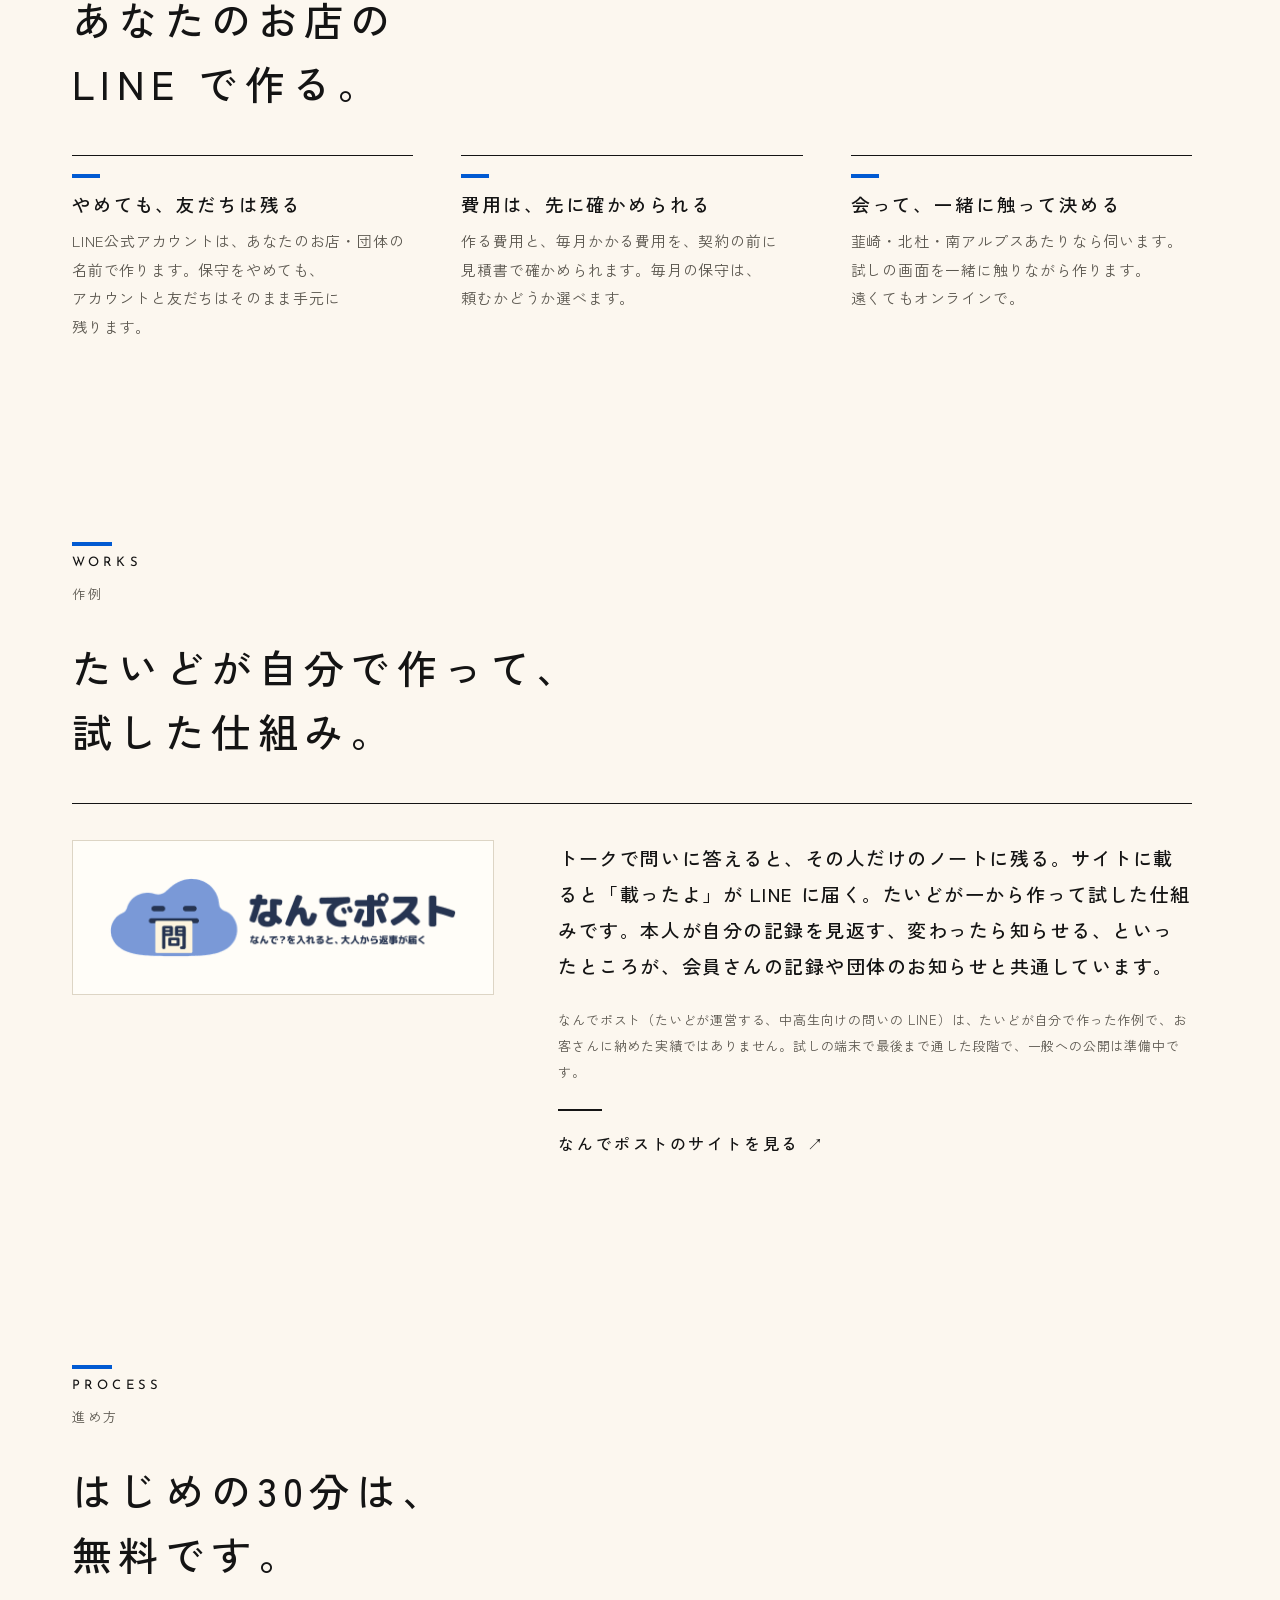
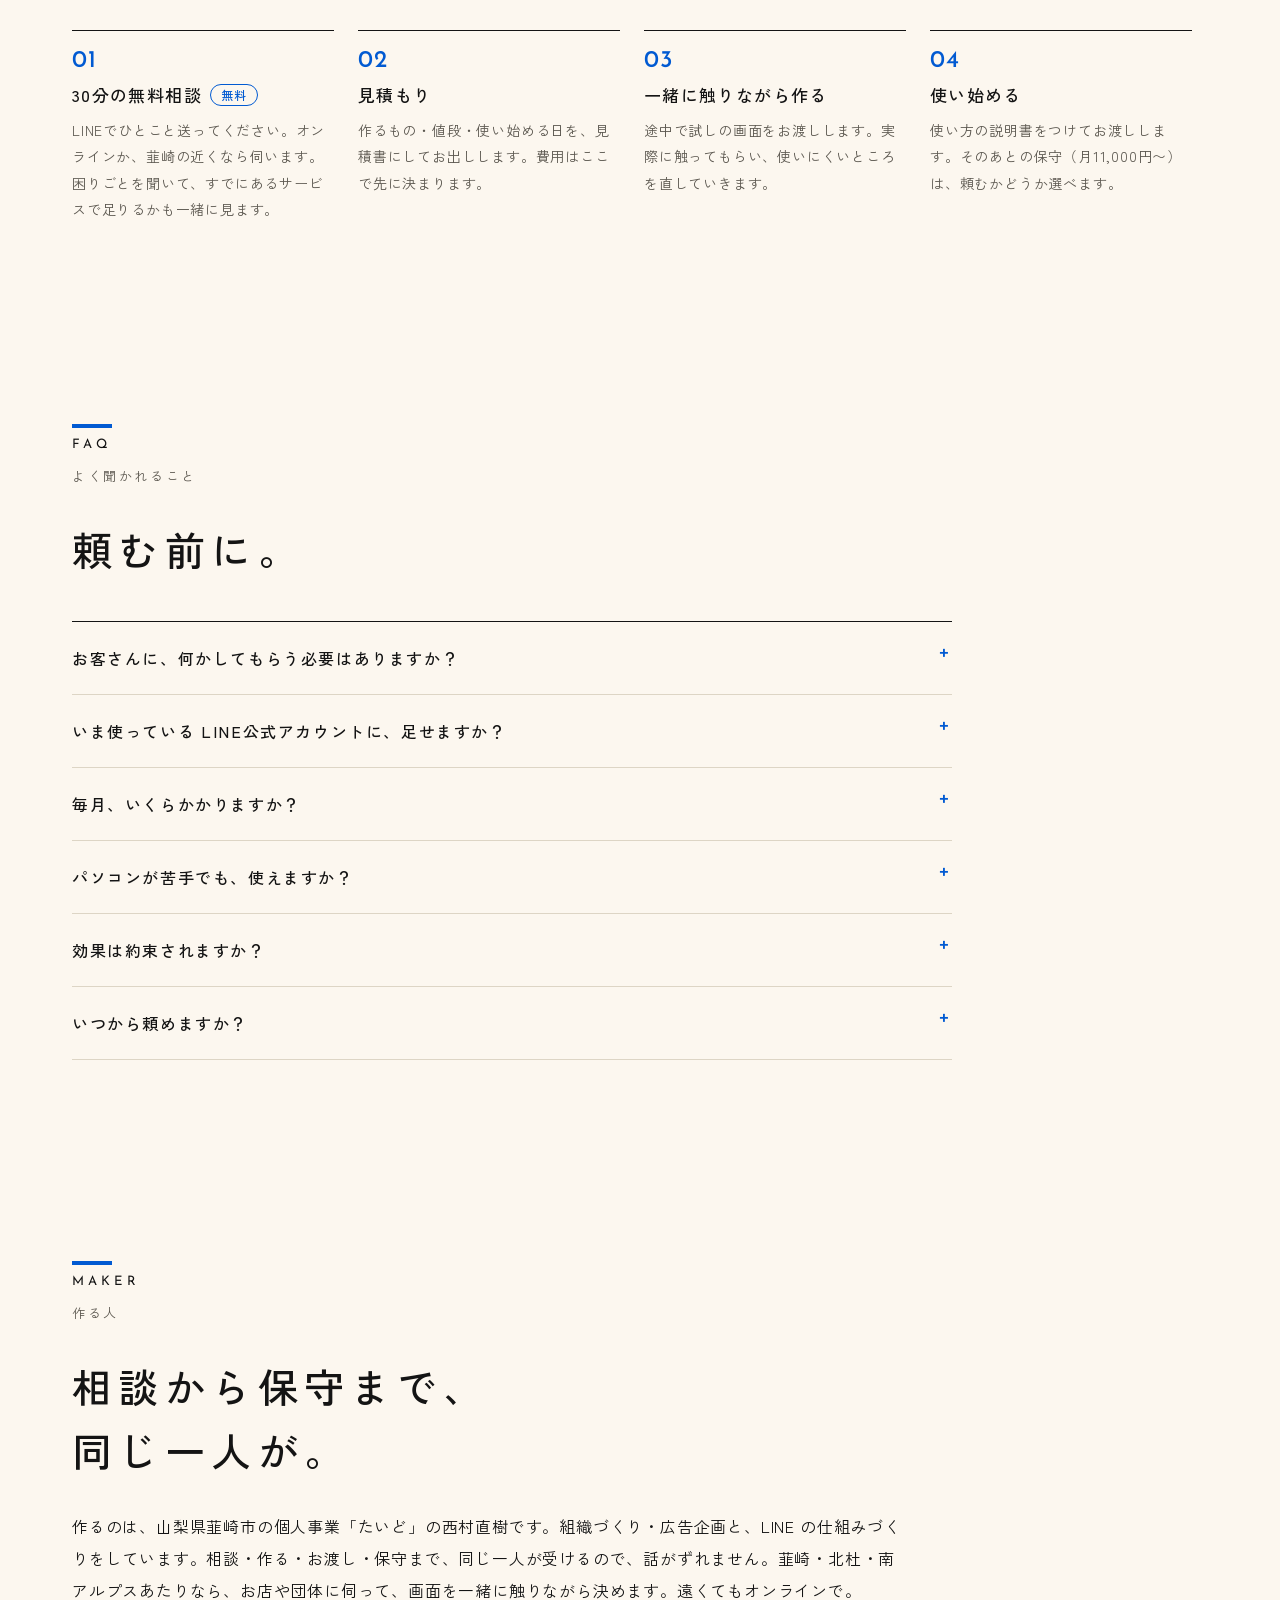
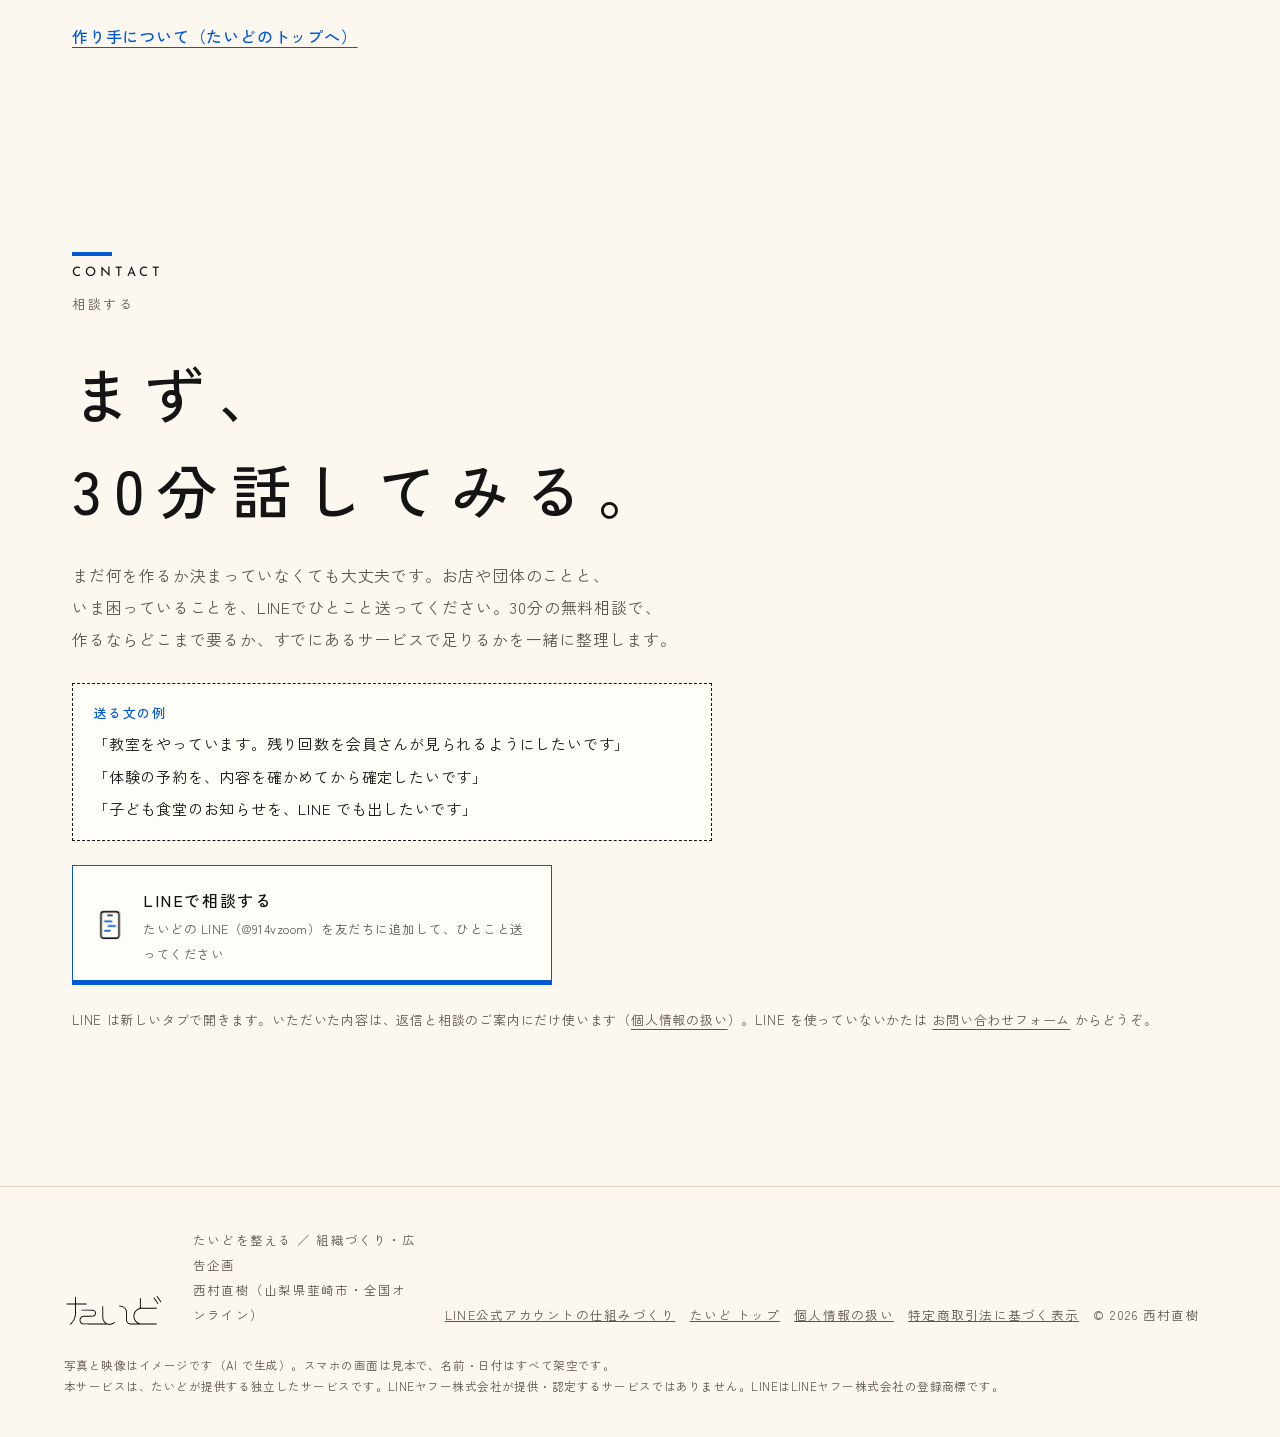
==== commit c3ab354c: "LINE の LP: こわいと言われた2枚を撮り直した。お客さん側は膝の上で両手で持つ写真（腕が体からつながる）に、見本の画面を角丸ではめ直し。地域団体は人も手も出さず、準備ができた長机（白いおにぎり" ====
--- a/line/index.html
+++ b/line/index.html
@@ -65,13 +65,13 @@
 <section class="sec " id="lps" aria-labelledby="lps-title">
 <p class="label"><span class="en">WHAT</span><span class="t">できること</span></p>
 <h2 id="lps-title">困りごとに合わせて、<br>3つの仕組み。</h2>
-<ul class="scards"><li><a class="scard" href="kiroku/"><img class="" src="../assets/line/kiroku-1600.jpg?v=4" srcset="../assets/line/kiroku-800.jpg?v=4 800w, ../assets/line/kiroku-1600.jpg?v=4 1600w" sizes="(max-width: 760px) 100vw, 50vw" width="1600" height="900" alt="ピラティス教室の受付でスマホを持つ人の後ろ姿" loading="lazy" decoding="async"><div class="scard-b"><h3>会員さんが、自分で<br>残り回数を見られる</h3><p>回数券の残り・来た日・教室からのメモを、会員さんが LINE からいつでも見られます。</p><p class="scard-who">教室・スクール・サロン・サークル</p><p class="scard-p"><span class="n">330,000</span>円〜<small>はじめに作る・税込</small></p><p class="scard-go">くわしく見る</p></div></a></li><li><a class="scard" href="yoyaku/"><img class="" src="../assets/line/yoyaku-1600.jpg?v=4" srcset="../assets/line/yoyaku-800.jpg?v=4 800w, ../assets/line/yoyaku-1600.jpg?v=4 1600w" sizes="(max-width: 760px) 100vw, 50vw" width="1600" height="900" alt="陶芸の工房でスマホを持つ店主の手元" loading="lazy" decoding="async"><div class="scard-b"><h3>予約を LINE で受けて、<br>確かめてから確定</h3><p>お客さんは空いている日を選んで仮予約。お店は内容を確かめてから「確定」。前の日の知らせも LINE で。</p><p class="scard-who">体験・工房・サロン・教室</p><p class="scard-p"><span class="n">165,000</span>円〜<small>はじめに作る・税込</small></p><p class="scard-go">くわしく見る</p></div></a></li><li><a class="scard" href="chiiki/"><img class="" src="../assets/line/chiiki-1600.jpg?v=4" srcset="../assets/line/chiiki-800.jpg?v=4 800w, ../assets/line/chiiki-1600.jpg?v=4 1600w" sizes="(max-width: 760px) 100vw, 50vw" width="1600" height="900" alt="子ども食堂の準備をするボランティアの手元" loading="lazy" decoding="async"><div class="scard-b"><h3>団体のお知らせを、<br>人が代わっても続く形に</h3><p>開催日のお知らせや、よくある質問への返事を、団体の LINE で。引き継ぎの手順書もつけます。</p><p class="scard-who">子ども食堂・NPO・地区の会</p><p class="scard-p"><span class="n">100,000</span>円〜<small>はじめに作る・税込</small></p><p class="scard-go">くわしく見る</p></div></a></li></ul><p class="note">金額は、はじめに作る費用（税込）です。月々の利用料が別にかかることがあり、見積書に分けて書きます。どれにも当てはまらなくても、まず30分話してみてください。いまの困りごとに合わせて、組み合わせや別の形も考えます。</p>
+<ul class="scards"><li><a class="scard" href="kiroku/"><img class="" src="../assets/line/kiroku-1600.jpg?v=4" srcset="../assets/line/kiroku-800.jpg?v=4 800w, ../assets/line/kiroku-1600.jpg?v=4 1600w" sizes="(max-width: 760px) 100vw, 50vw" width="1600" height="900" alt="ピラティス教室の受付でスマホを持つ人の後ろ姿" loading="lazy" decoding="async"><div class="scard-b"><h3>会員さんが、自分で<br>残り回数を見られる</h3><p>回数券の残り・来た日・教室からのメモを、会員さんが LINE からいつでも見られます。</p><p class="scard-who">教室・スクール・サロン・サークル</p><p class="scard-p"><span class="n">330,000</span>円〜<small>はじめに作る・税込</small></p><p class="scard-go">くわしく見る</p></div></a></li><li><a class="scard" href="yoyaku/"><img class="" src="../assets/line/yoyaku-1600.jpg?v=4" srcset="../assets/line/yoyaku-800.jpg?v=4 800w, ../assets/line/yoyaku-1600.jpg?v=4 1600w" sizes="(max-width: 760px) 100vw, 50vw" width="1600" height="900" alt="陶芸の工房でスマホを持つ店主の手元" loading="lazy" decoding="async"><div class="scard-b"><h3>予約を LINE で受けて、<br>確かめてから確定</h3><p>お客さんは空いている日を選んで仮予約。お店は内容を確かめてから「確定」。前の日の知らせも LINE で。</p><p class="scard-who">体験・工房・サロン・教室</p><p class="scard-p"><span class="n">165,000</span>円〜<small>はじめに作る・税込</small></p><p class="scard-go">くわしく見る</p></div></a></li><li><a class="scard" href="chiiki/"><img class="" src="../assets/line/chiiki-1600.jpg?v=4" srcset="../assets/line/chiiki-800.jpg?v=4 800w, ../assets/line/chiiki-1600.jpg?v=4 1600w" sizes="(max-width: 760px) 100vw, 50vw" width="1600" height="900" alt="子ども食堂の準備ができた長机。おにぎりとお味噌汁が並ぶ" loading="lazy" decoding="async"><div class="scard-b"><h3>団体のお知らせを、<br>人が代わっても続く形に</h3><p>開催日のお知らせや、よくある質問への返事を、団体の LINE で。引き継ぎの手順書もつけます。</p><p class="scard-who">子ども食堂・NPO・地区の会</p><p class="scard-p"><span class="n">100,000</span>円〜<small>はじめに作る・税込</small></p><p class="scard-go">くわしく見る</p></div></a></li></ul><p class="note">金額は、はじめに作る費用（税込）です。月々の利用料が別にかかることがあり、見積書に分けて書きます。どれにも当てはまらなくても、まず30分話してみてください。いまの困りごとに合わせて、組み合わせや別の形も考えます。</p>
 </section>
 <section class="sec " id="member" aria-labelledby="member-title">
 <p class="label"><span class="en">FOR CUSTOMERS</span><span class="t">お客さんから見ると</span></p>
 <h2 id="member-title">新しいアプリは、いらない。<br>いつもの LINE から。</h2>
 <div class="split">
-<figure class="split-fig"><img class="" src="../assets/line/member-1600.jpg?v=4" srcset="../assets/line/member-800.jpg?v=4 800w, ../assets/line/member-1600.jpg?v=4 1600w" sizes="(max-width: 760px) 100vw, 50vw" width="1600" height="900" alt="電車の窓際でスマホを見る人の肩ごしの風景。画面には残り回数の見本" loading="lazy" decoding="async"></figure>
+<figure class="split-fig"><img class="" src="../assets/line/member-1600.jpg?v=4" srcset="../assets/line/member-800.jpg?v=4 800w, ../assets/line/member-1600.jpg?v=4 1600w" sizes="(max-width: 760px) 100vw, 50vw" width="1600" height="900" alt="駅のベンチで、膝の上のスマホを両手で持って見ている人の手元。画面には残り回数の見本" loading="lazy" decoding="async"></figure>
 <ol class="steps3">
 <li><p class="flow-no">01</p><h3>友だちに追加する</h3><p>お店・団体の LINE公式アカウントを友だちに追加します。LINE のほかに、新しいアプリはいりません。</p></li>
 <li><p class="flow-no">02</p><h3>はじめに一度、確認する</h3><p>はじめてページを開くときに「許可する」を押します。会員さんの記録なら、お店で QR コードを読むなど、本人の確認も一度だけ。</p></li>
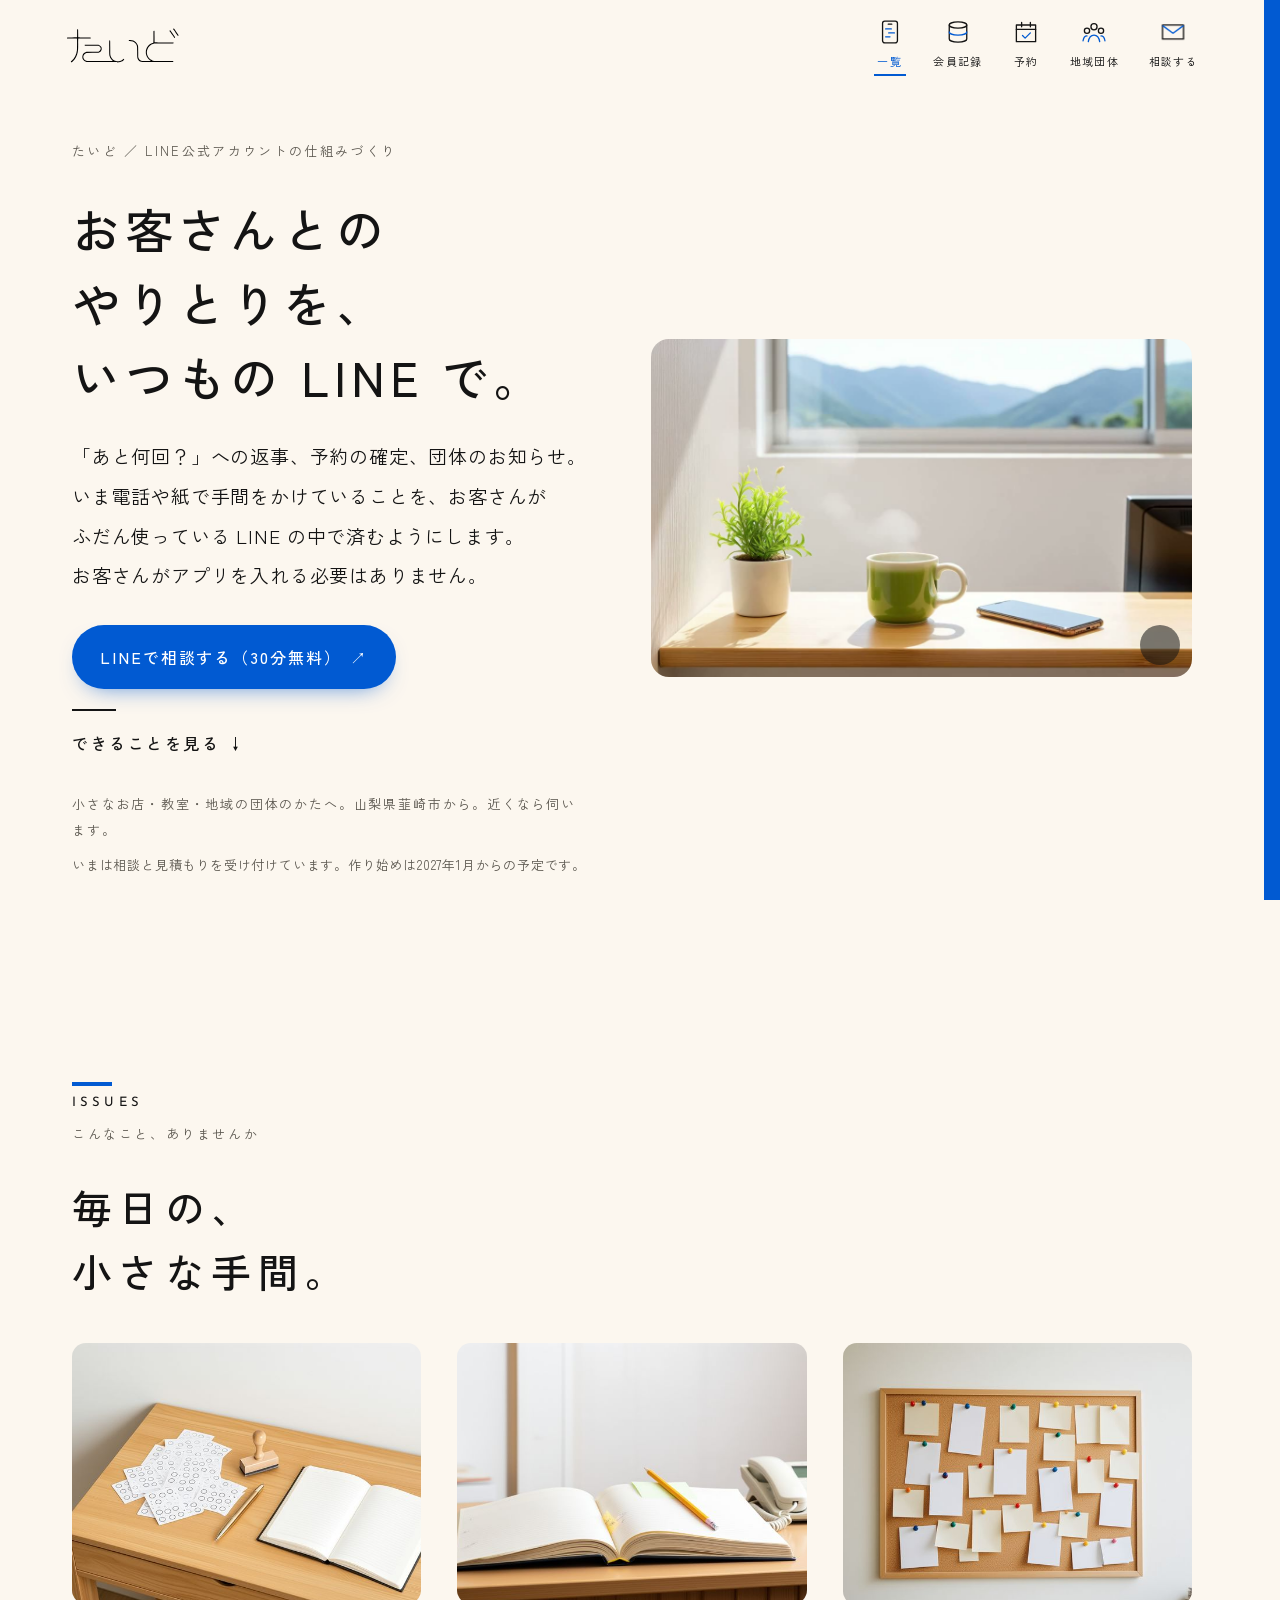
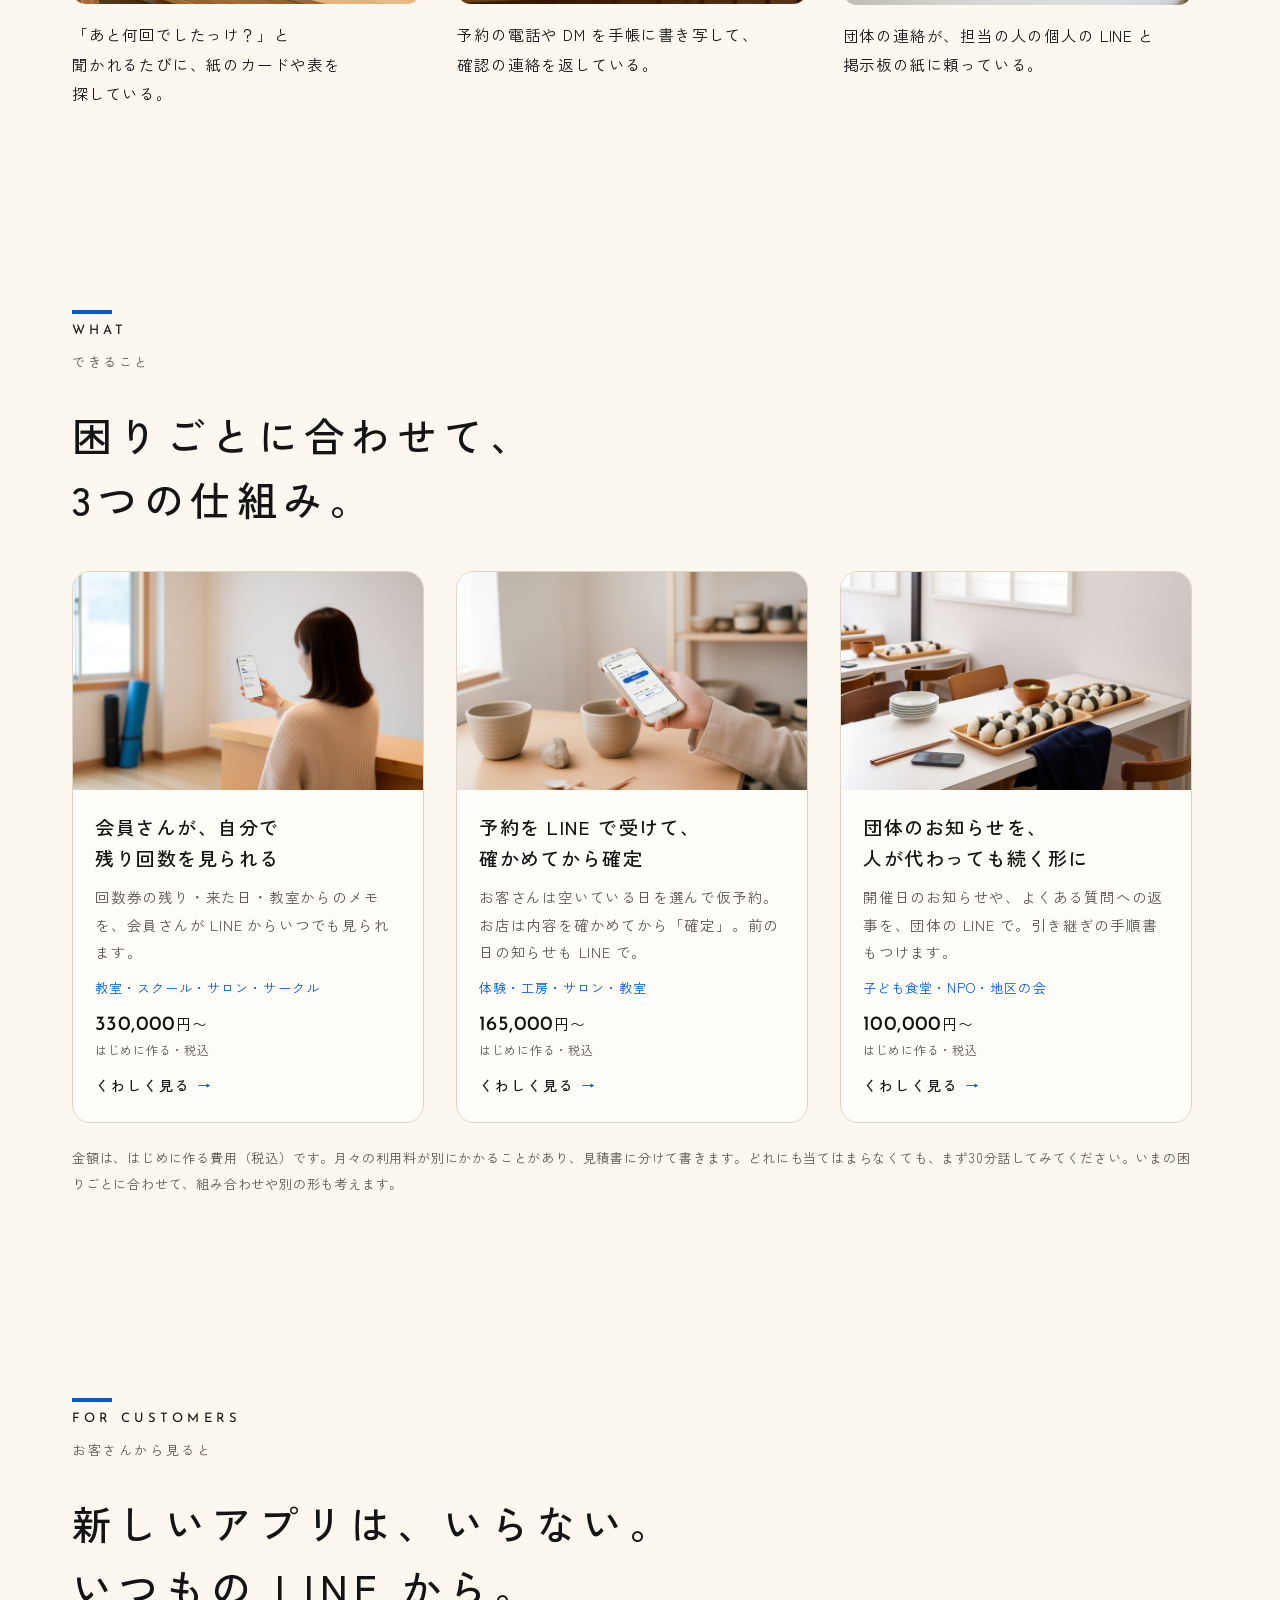
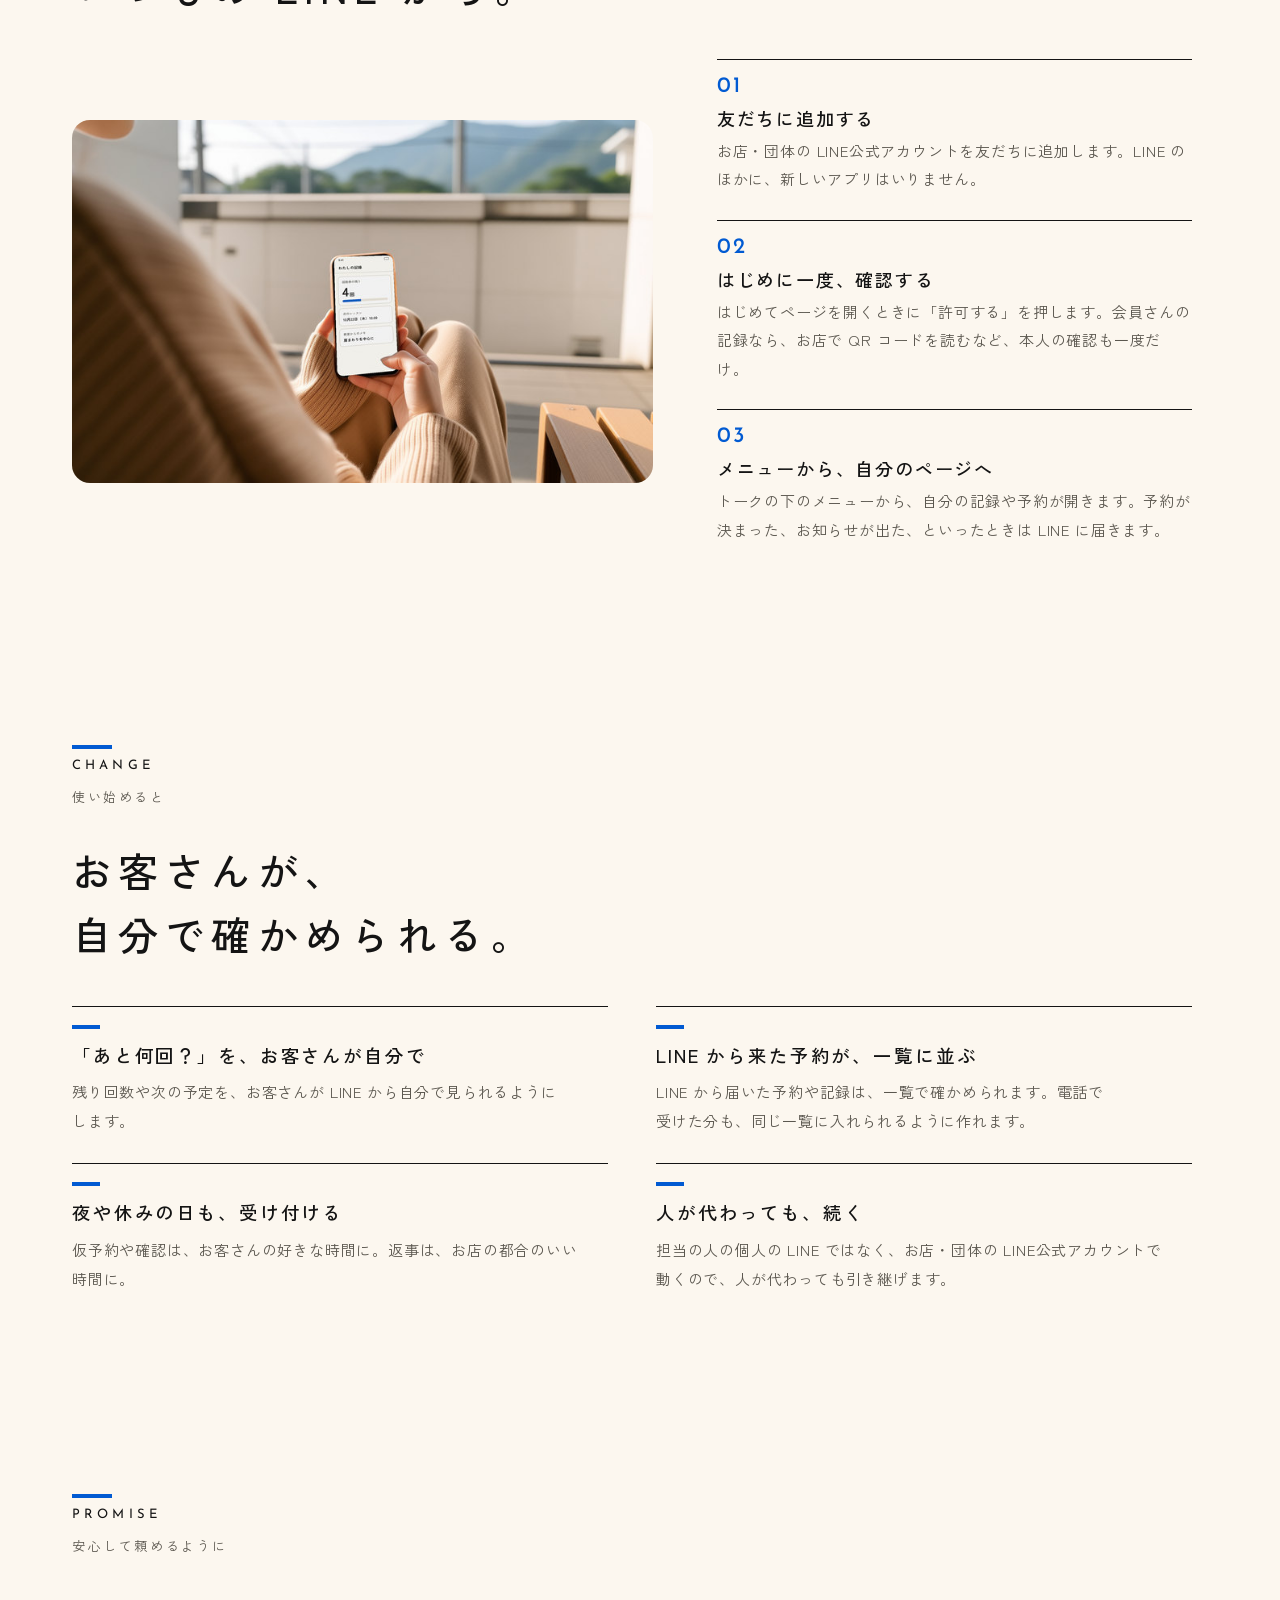
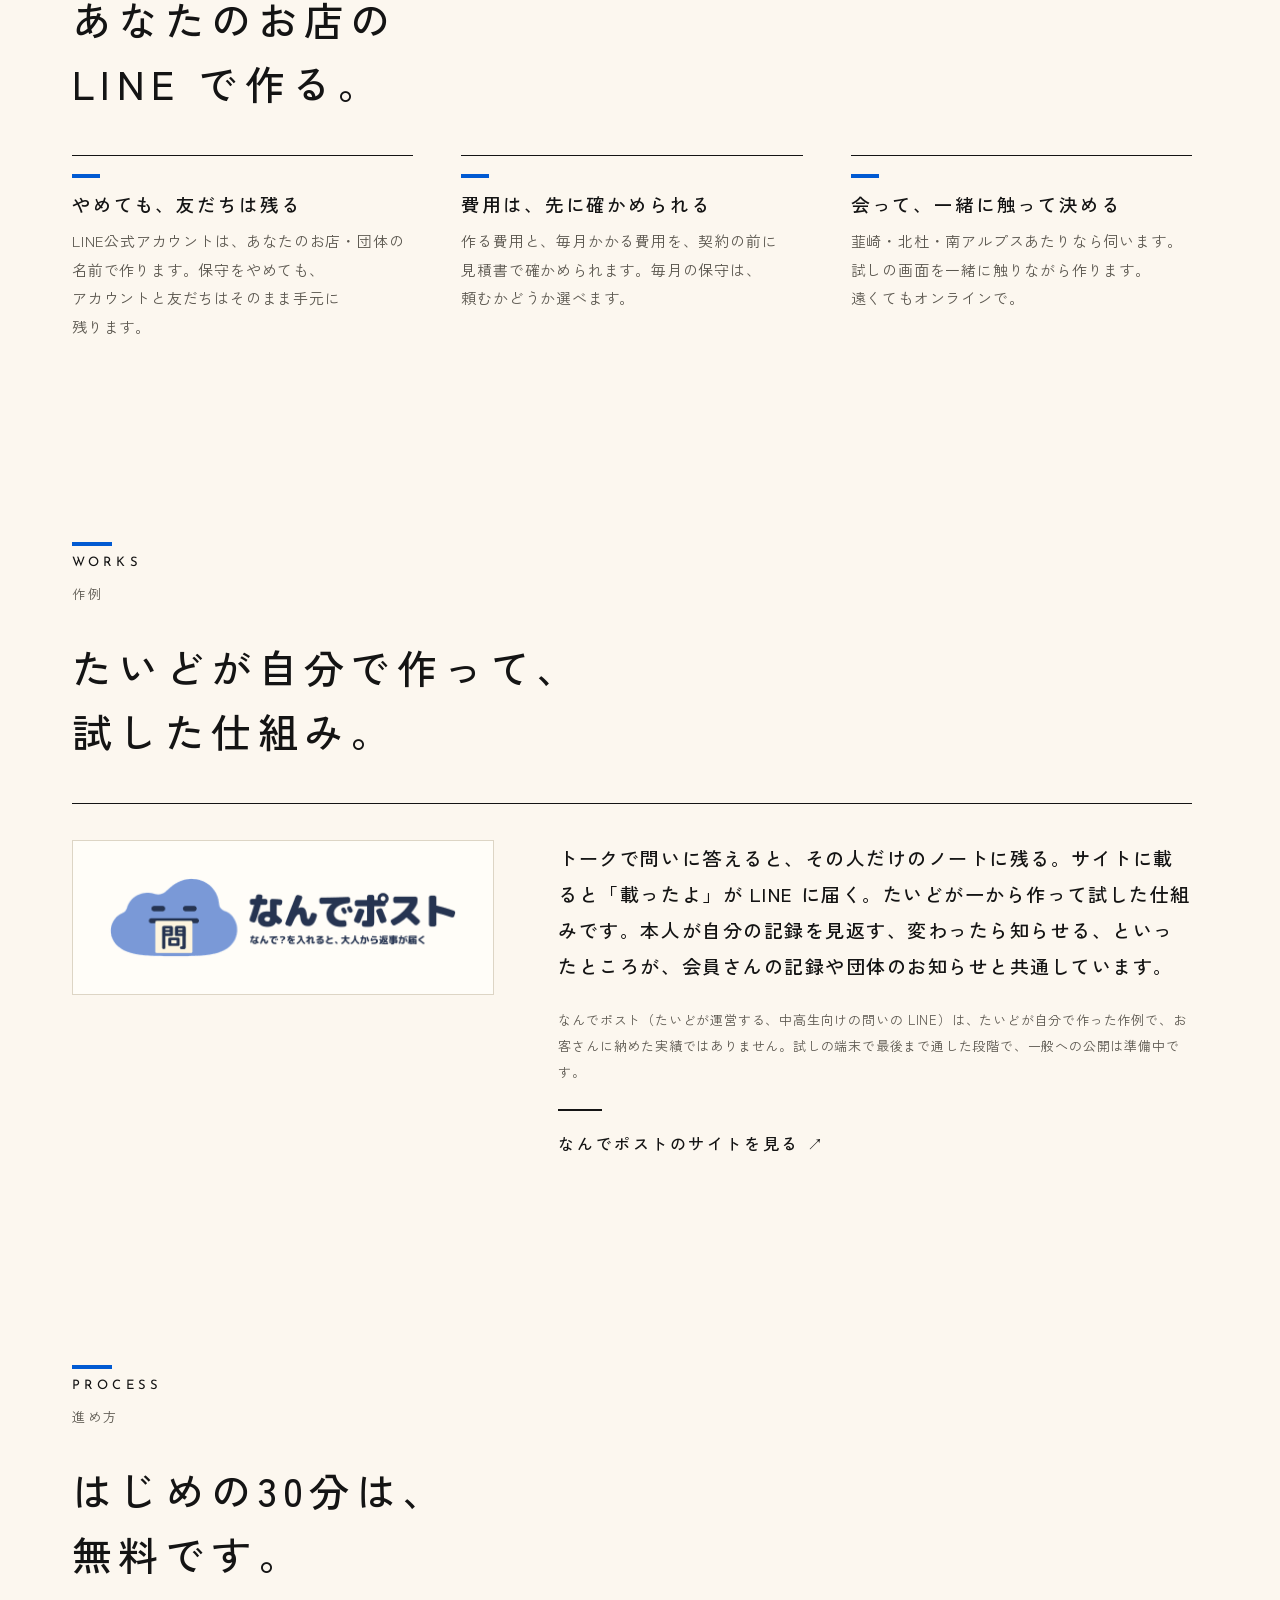
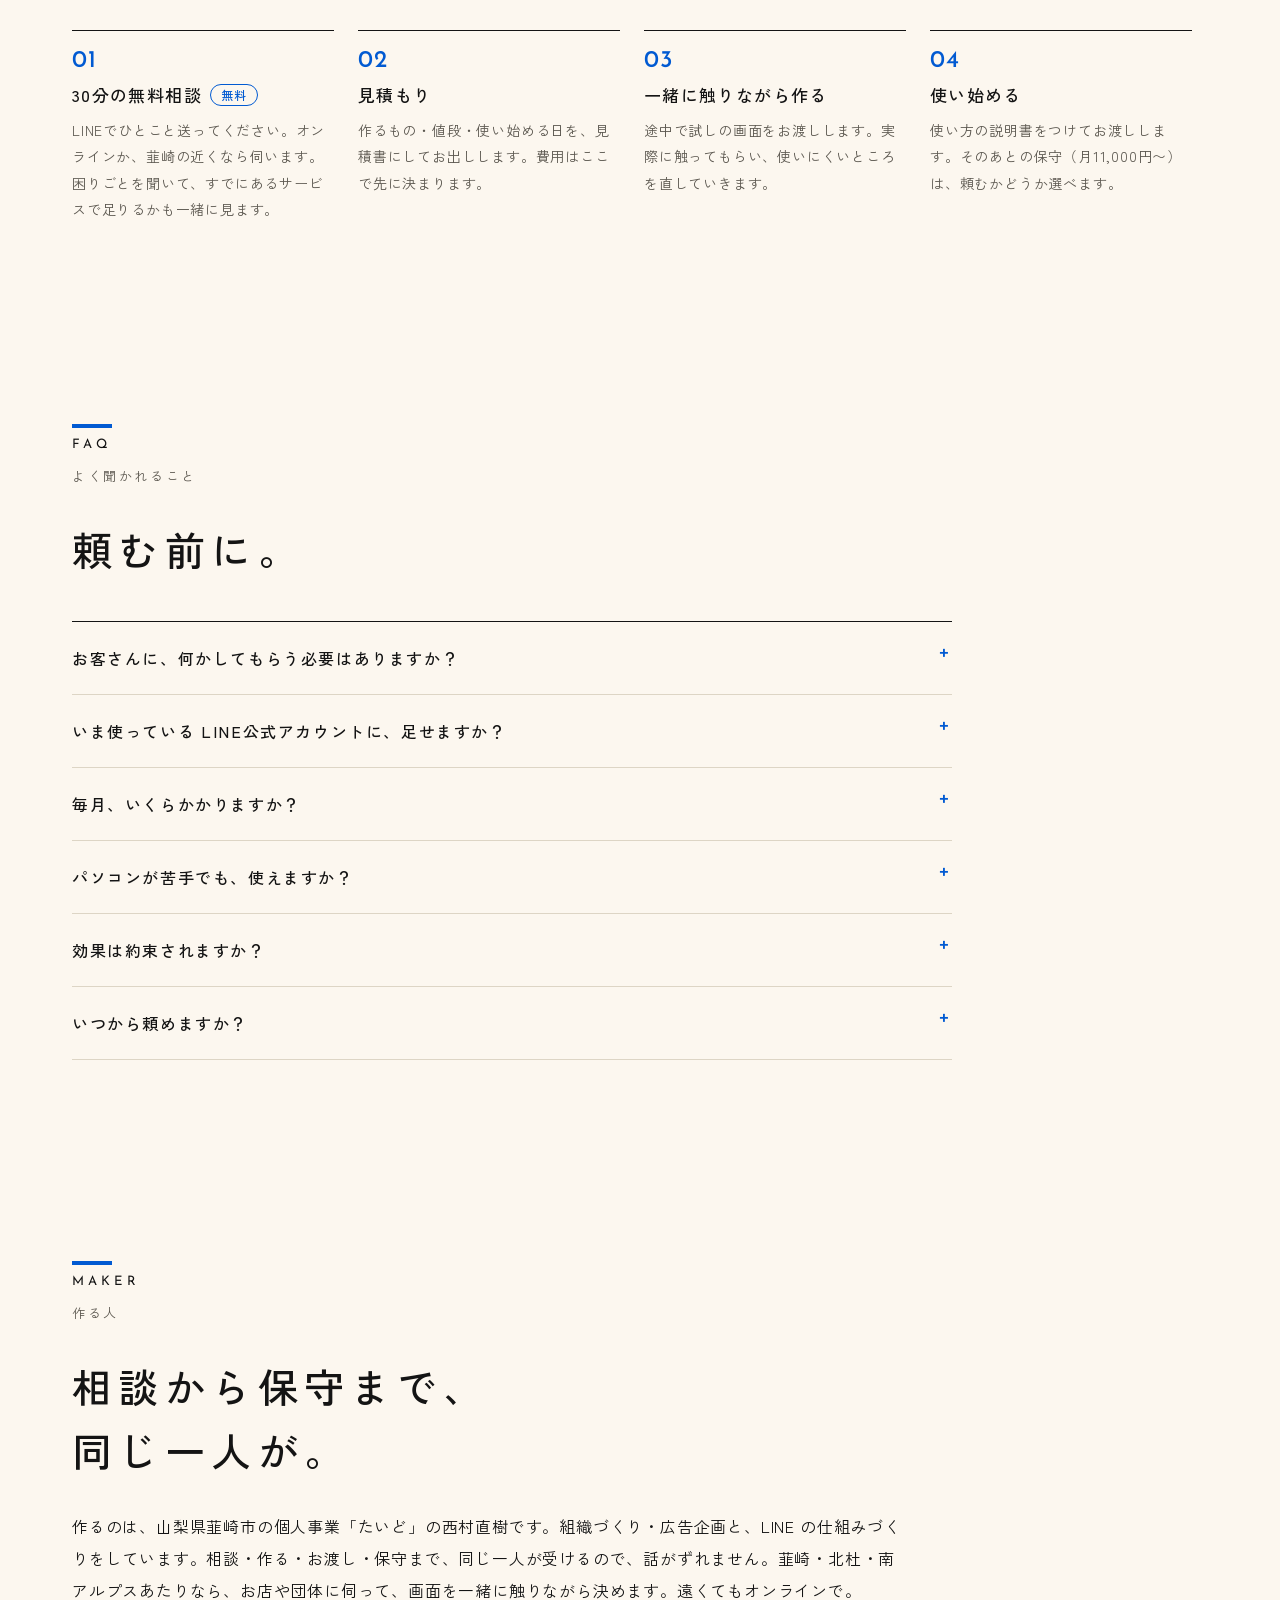
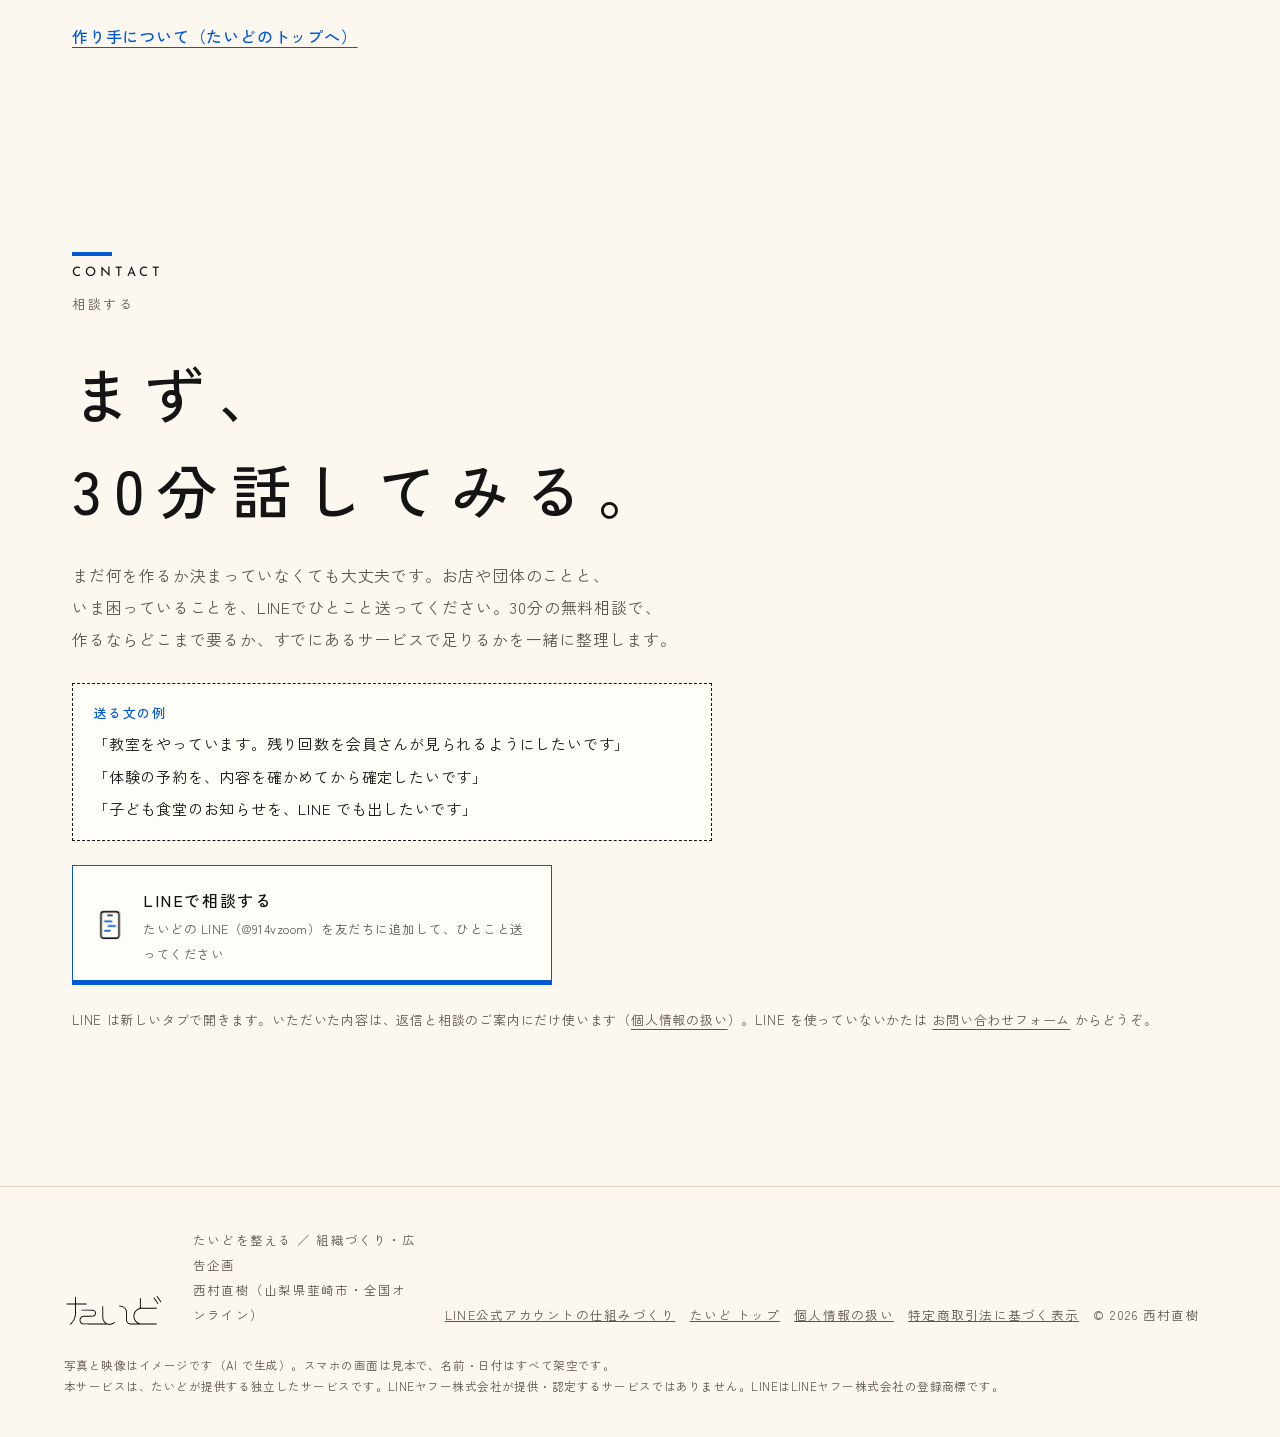
==== commit 9fb067ac: "スマホの画面のガビガビを直した: 写真を2倍に広げてから、画面を先にはめる大きさまで縮めて射影（大きい画像を一気に縮めて字と線が欠けていた）。画面の見本は字を大きく・少なくした。JPEG は 4:4:" ====
--- a/line/index.html
+++ b/line/index.html
@@ -12,8 +12,8 @@
 <link rel="icon" href="../assets/favicon-card.svg" type="image/svg+xml">
 <link rel="preload" href="../assets/fonts/zenkaku-500.woff2" as="font" type="font/woff2" crossorigin>
 <script>if(!matchMedia("(prefers-reduced-motion: reduce)").matches&&!/[?&#]edit\b/.test(location.search+location.hash)){document.documentElement.classList.add("anim");setTimeout(function(){if(!document.documentElement.classList.contains("ready"))document.documentElement.classList.remove("anim")},3000)}</script>
-<link rel="stylesheet" href="../style.css?v=h1">
-<link rel="stylesheet" href="../line/line.css?v=4">
+<link rel="stylesheet" href="../style.css?v=h2">
+<link rel="stylesheet" href="../line/line.css?v=5">
 <script src="../script.js?v=h1" defer></script>
 </head>
 <body class="page-line v3" data-line-url="https://line.me/R/ti/p/@914vzoom" data-line-id="@914vzoom" data-count="">
@@ -49,7 +49,7 @@
 <p class="hero-when">いまは相談と見積もりを受け付けています。作り始めは2027年1月からの予定です。</p>
 </div>
 <figure class="hero-figure hv">
-<video autoplay muted loop playsinline preload="metadata" poster="../assets/line/hero-poster.jpg?v=4" width="1280" height="720" aria-label="朝の教室の受付。カウンターのお茶から湯気が立つイメージ映像"><source src="../assets/line/hero.mp4?v=4" type="video/mp4"></video>
+<video autoplay muted loop playsinline preload="metadata" poster="../assets/line/hero-poster.jpg?v=5" width="1280" height="720" aria-label="朝の教室の受付。カウンターのお茶から湯気が立つイメージ映像"><source src="../assets/line/hero.mp4?v=5" type="video/mp4"></video>
 <button class="hv-btn" type="button" data-s="pause" aria-label="映像を止める"><svg class="ic" aria-hidden="true"><use class="u-pause" href="#i-pause"/><use class="u-play" href="#i-play"/></svg></button>
 </figure>
 </section>
@@ -57,21 +57,21 @@
 <p class="label"><span class="en">ISSUES</span><span class="t">こんなこと、ありませんか</span></p>
 <h2 id="issues-title">毎日の、<br>小さな手間。</h2>
 <ul class="pcards">
-<li><img class="" src="../assets/line/before-kiroku-1600.jpg?v=4" srcset="../assets/line/before-kiroku-800.jpg?v=4 800w, ../assets/line/before-kiroku-1600.jpg?v=4 1600w" sizes="(max-width: 760px) 100vw, 50vw" width="1600" height="900" alt="机の上の紙の回数券とスタンプ" loading="lazy" decoding="async"><p>「あと何回でしたっけ？」と聞かれるたびに、紙のカードや表を探している。</p></li>
-<li><img class="" src="../assets/line/before-yoyaku-1600.jpg?v=4" srcset="../assets/line/before-yoyaku-800.jpg?v=4 800w, ../assets/line/before-yoyaku-1600.jpg?v=4 1600w" sizes="(max-width: 760px) 100vw, 50vw" width="1600" height="900" alt="お店のカウンターの予約の台帳と電話" loading="lazy" decoding="async"><p>予約の電話や DM を手帳に書き写して、確認の連絡を返している。</p></li>
-<li><img class="" src="../assets/line/before-chiiki-1600.jpg?v=4" srcset="../assets/line/before-chiiki-800.jpg?v=4 800w, ../assets/line/before-chiiki-1600.jpg?v=4 1600w" sizes="(max-width: 760px) 100vw, 50vw" width="1600" height="900" alt="公民館の掲示板に貼られたたくさんの紙" loading="lazy" decoding="async"><p>団体の連絡が、担当の人の個人の LINE と掲示板の紙に頼っている。</p></li>
+<li><img class="" src="../assets/line/before-kiroku-1600.jpg?v=5" srcset="../assets/line/before-kiroku-800.jpg?v=5 800w, ../assets/line/before-kiroku-1600.jpg?v=5 1600w" sizes="(max-width: 760px) 100vw, 50vw" width="1600" height="900" alt="机の上の紙の回数券とスタンプ" loading="lazy" decoding="async"><p>「あと何回でしたっけ？」と聞かれるたびに、紙のカードや表を探している。</p></li>
+<li><img class="" src="../assets/line/before-yoyaku-1600.jpg?v=5" srcset="../assets/line/before-yoyaku-800.jpg?v=5 800w, ../assets/line/before-yoyaku-1600.jpg?v=5 1600w" sizes="(max-width: 760px) 100vw, 50vw" width="1600" height="900" alt="お店のカウンターの予約の台帳と電話" loading="lazy" decoding="async"><p>予約の電話や DM を手帳に書き写して、確認の連絡を返している。</p></li>
+<li><img class="" src="../assets/line/before-chiiki-1600.jpg?v=5" srcset="../assets/line/before-chiiki-800.jpg?v=5 800w, ../assets/line/before-chiiki-1600.jpg?v=5 1600w" sizes="(max-width: 760px) 100vw, 50vw" width="1600" height="900" alt="公民館の掲示板に貼られたたくさんの紙" loading="lazy" decoding="async"><p>団体の連絡が、担当の人の個人の LINE と掲示板の紙に頼っている。</p></li>
 </ul>
 </section>
 <section class="sec " id="lps" aria-labelledby="lps-title">
 <p class="label"><span class="en">WHAT</span><span class="t">できること</span></p>
 <h2 id="lps-title">困りごとに合わせて、<br>3つの仕組み。</h2>
-<ul class="scards"><li><a class="scard" href="kiroku/"><img class="" src="../assets/line/kiroku-1600.jpg?v=4" srcset="../assets/line/kiroku-800.jpg?v=4 800w, ../assets/line/kiroku-1600.jpg?v=4 1600w" sizes="(max-width: 760px) 100vw, 50vw" width="1600" height="900" alt="ピラティス教室の受付でスマホを持つ人の後ろ姿" loading="lazy" decoding="async"><div class="scard-b"><h3>会員さんが、自分で<br>残り回数を見られる</h3><p>回数券の残り・来た日・教室からのメモを、会員さんが LINE からいつでも見られます。</p><p class="scard-who">教室・スクール・サロン・サークル</p><p class="scard-p"><span class="n">330,000</span>円〜<small>はじめに作る・税込</small></p><p class="scard-go">くわしく見る</p></div></a></li><li><a class="scard" href="yoyaku/"><img class="" src="../assets/line/yoyaku-1600.jpg?v=4" srcset="../assets/line/yoyaku-800.jpg?v=4 800w, ../assets/line/yoyaku-1600.jpg?v=4 1600w" sizes="(max-width: 760px) 100vw, 50vw" width="1600" height="900" alt="陶芸の工房でスマホを持つ店主の手元" loading="lazy" decoding="async"><div class="scard-b"><h3>予約を LINE で受けて、<br>確かめてから確定</h3><p>お客さんは空いている日を選んで仮予約。お店は内容を確かめてから「確定」。前の日の知らせも LINE で。</p><p class="scard-who">体験・工房・サロン・教室</p><p class="scard-p"><span class="n">165,000</span>円〜<small>はじめに作る・税込</small></p><p class="scard-go">くわしく見る</p></div></a></li><li><a class="scard" href="chiiki/"><img class="" src="../assets/line/chiiki-1600.jpg?v=4" srcset="../assets/line/chiiki-800.jpg?v=4 800w, ../assets/line/chiiki-1600.jpg?v=4 1600w" sizes="(max-width: 760px) 100vw, 50vw" width="1600" height="900" alt="子ども食堂の準備ができた長机。おにぎりとお味噌汁が並ぶ" loading="lazy" decoding="async"><div class="scard-b"><h3>団体のお知らせを、<br>人が代わっても続く形に</h3><p>開催日のお知らせや、よくある質問への返事を、団体の LINE で。引き継ぎの手順書もつけます。</p><p class="scard-who">子ども食堂・NPO・地区の会</p><p class="scard-p"><span class="n">100,000</span>円〜<small>はじめに作る・税込</small></p><p class="scard-go">くわしく見る</p></div></a></li></ul><p class="note">金額は、はじめに作る費用（税込）です。月々の利用料が別にかかることがあり、見積書に分けて書きます。どれにも当てはまらなくても、まず30分話してみてください。いまの困りごとに合わせて、組み合わせや別の形も考えます。</p>
+<ul class="scards"><li><a class="scard" href="kiroku/"><img class="" src="../assets/line/kiroku-1600.jpg?v=5" srcset="../assets/line/kiroku-800.jpg?v=5 800w, ../assets/line/kiroku-1600.jpg?v=5 1600w" sizes="(max-width: 760px) 100vw, 50vw" width="1600" height="900" alt="ピラティス教室の受付でスマホを持つ人の後ろ姿" loading="lazy" decoding="async"><div class="scard-b"><h3>会員さんが、自分で<br>残り回数を見られる</h3><p>回数券の残り・来た日・教室からのメモを、会員さんが LINE からいつでも見られます。</p><p class="scard-who">教室・スクール・サロン・サークル</p><p class="scard-p"><span class="n">330,000</span>円〜<small>はじめに作る・税込</small></p><p class="scard-go">くわしく見る</p></div></a></li><li><a class="scard" href="yoyaku/"><img class="" src="../assets/line/yoyaku-1600.jpg?v=5" srcset="../assets/line/yoyaku-800.jpg?v=5 800w, ../assets/line/yoyaku-1600.jpg?v=5 1600w" sizes="(max-width: 760px) 100vw, 50vw" width="1600" height="900" alt="陶芸の工房でスマホを持つ店主の手元" loading="lazy" decoding="async"><div class="scard-b"><h3>予約を LINE で受けて、<br>確かめてから確定</h3><p>お客さんは空いている日を選んで仮予約。お店は内容を確かめてから「確定」。前の日の知らせも LINE で。</p><p class="scard-who">体験・工房・サロン・教室</p><p class="scard-p"><span class="n">165,000</span>円〜<small>はじめに作る・税込</small></p><p class="scard-go">くわしく見る</p></div></a></li><li><a class="scard" href="chiiki/"><img class="" src="../assets/line/chiiki-1600.jpg?v=5" srcset="../assets/line/chiiki-800.jpg?v=5 800w, ../assets/line/chiiki-1600.jpg?v=5 1600w" sizes="(max-width: 760px) 100vw, 50vw" width="1600" height="900" alt="子ども食堂の準備ができた長机。おにぎりとお味噌汁が並ぶ" loading="lazy" decoding="async"><div class="scard-b"><h3>団体のお知らせを、<br>人が代わっても続く形に</h3><p>開催日のお知らせや、よくある質問への返事を、団体の LINE で。引き継ぎの手順書もつけます。</p><p class="scard-who">子ども食堂・NPO・地区の会</p><p class="scard-p"><span class="n">100,000</span>円〜<small>はじめに作る・税込</small></p><p class="scard-go">くわしく見る</p></div></a></li></ul><p class="note">金額は、はじめに作る費用（税込）です。月々の利用料が別にかかることがあり、見積書に分けて書きます。どれにも当てはまらなくても、まず30分話してみてください。いまの困りごとに合わせて、組み合わせや別の形も考えます。</p>
 </section>
 <section class="sec " id="member" aria-labelledby="member-title">
 <p class="label"><span class="en">FOR CUSTOMERS</span><span class="t">お客さんから見ると</span></p>
 <h2 id="member-title">新しいアプリは、いらない。<br>いつもの LINE から。</h2>
 <div class="split">
-<figure class="split-fig"><img class="" src="../assets/line/member-1600.jpg?v=4" srcset="../assets/line/member-800.jpg?v=4 800w, ../assets/line/member-1600.jpg?v=4 1600w" sizes="(max-width: 760px) 100vw, 50vw" width="1600" height="900" alt="駅のベンチで、膝の上のスマホを両手で持って見ている人の手元。画面には残り回数の見本" loading="lazy" decoding="async"></figure>
+<figure class="split-fig"><img class="" src="../assets/line/member-1600.jpg?v=5" srcset="../assets/line/member-800.jpg?v=5 800w, ../assets/line/member-1600.jpg?v=5 1600w" sizes="(max-width: 760px) 100vw, 50vw" width="1600" height="900" alt="駅のベンチで、膝の上のスマホを両手で持って見ている人の手元。画面には残り回数の見本" loading="lazy" decoding="async"></figure>
 <ol class="steps3">
 <li><p class="flow-no">01</p><h3>友だちに追加する</h3><p>お店・団体の LINE公式アカウントを友だちに追加します。LINE のほかに、新しいアプリはいりません。</p></li>
 <li><p class="flow-no">02</p><h3>はじめに一度、確認する</h3><p>はじめてページを開くときに「許可する」を押します。会員さんの記録なら、お店で QR コードを読むなど、本人の確認も一度だけ。</p></li>
--- a/style.css
+++ b/style.css
@@ -437,3 +437,18 @@
 .product-card .product-go{font-weight:500;letter-spacing:.14em;color:var(--blue)}
 .product-go::after{content:" →"}
 @media (max-width:760px){.product-card{grid-template-columns:minmax(0,1fr);padding:22px}}
+
+/* プロダクトの節（2026-10-17・トップの組み替え） */
+.prod{display:grid;grid-template-columns:minmax(0,1.05fr) minmax(0,.95fr);gap:clamp(24px,4vw,56px);align-items:center;margin-top:40px}
+.prod-fig{display:block}
+.prod-fig img{width:100%;aspect-ratio:16/10;object-fit:cover;border-radius:18px}
+.prod-list{list-style:none;padding:0;margin:0;border-top:1.5px solid var(--ink)}
+.prod-list a{display:block;padding:18px 0;border-bottom:1px solid var(--rule);text-decoration:none}
+.prod-list h3{font-size:18px;letter-spacing:.1em}
+.prod-list h3::after{content:" →";color:var(--blue)}
+.prod-list a:hover h3{color:var(--blue)}
+.prod-list p{font-size:14.5px;line-height:1.85;color:var(--muted);margin-top:4px}
+.prod-go{margin-top:28px}
+.more-in::after{content:" →"}
+.cases-sec .cases{margin-top:8px}
+@media (max-width:760px){.prod{grid-template-columns:minmax(0,1fr)}}
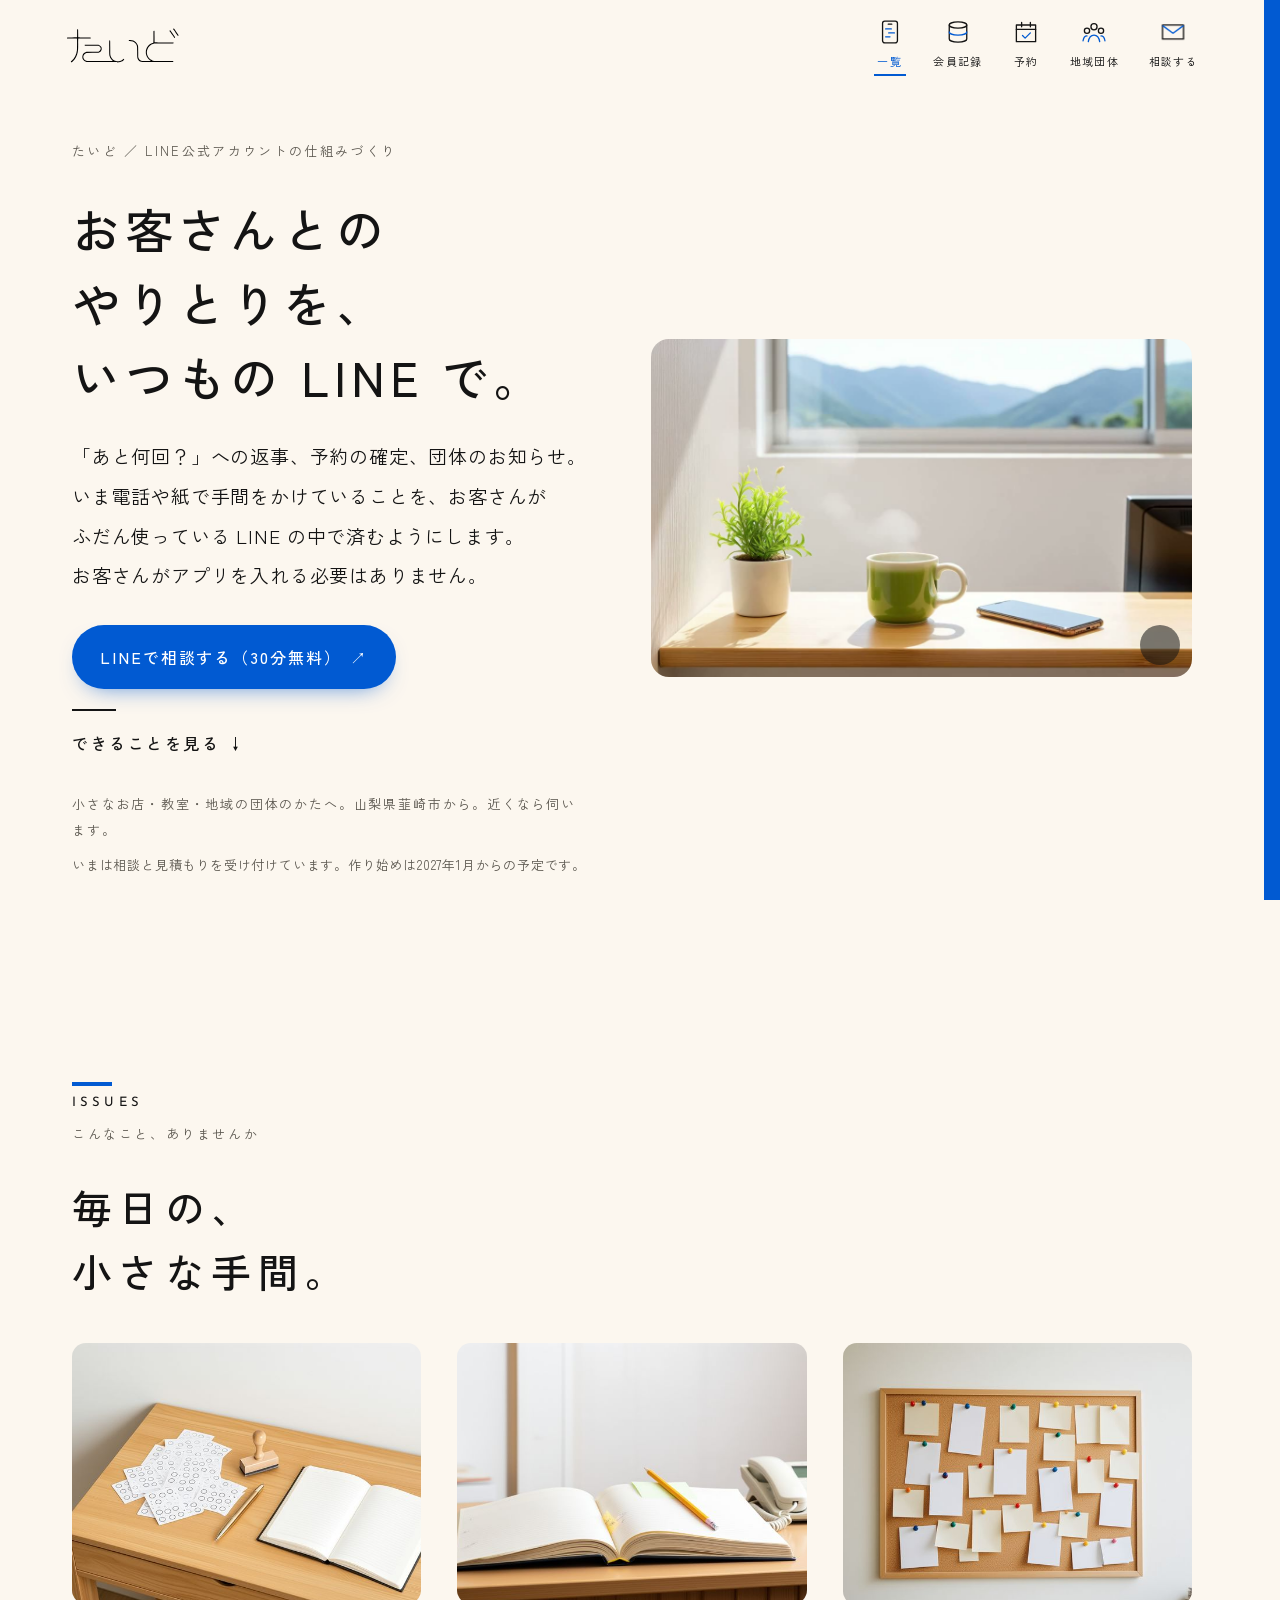
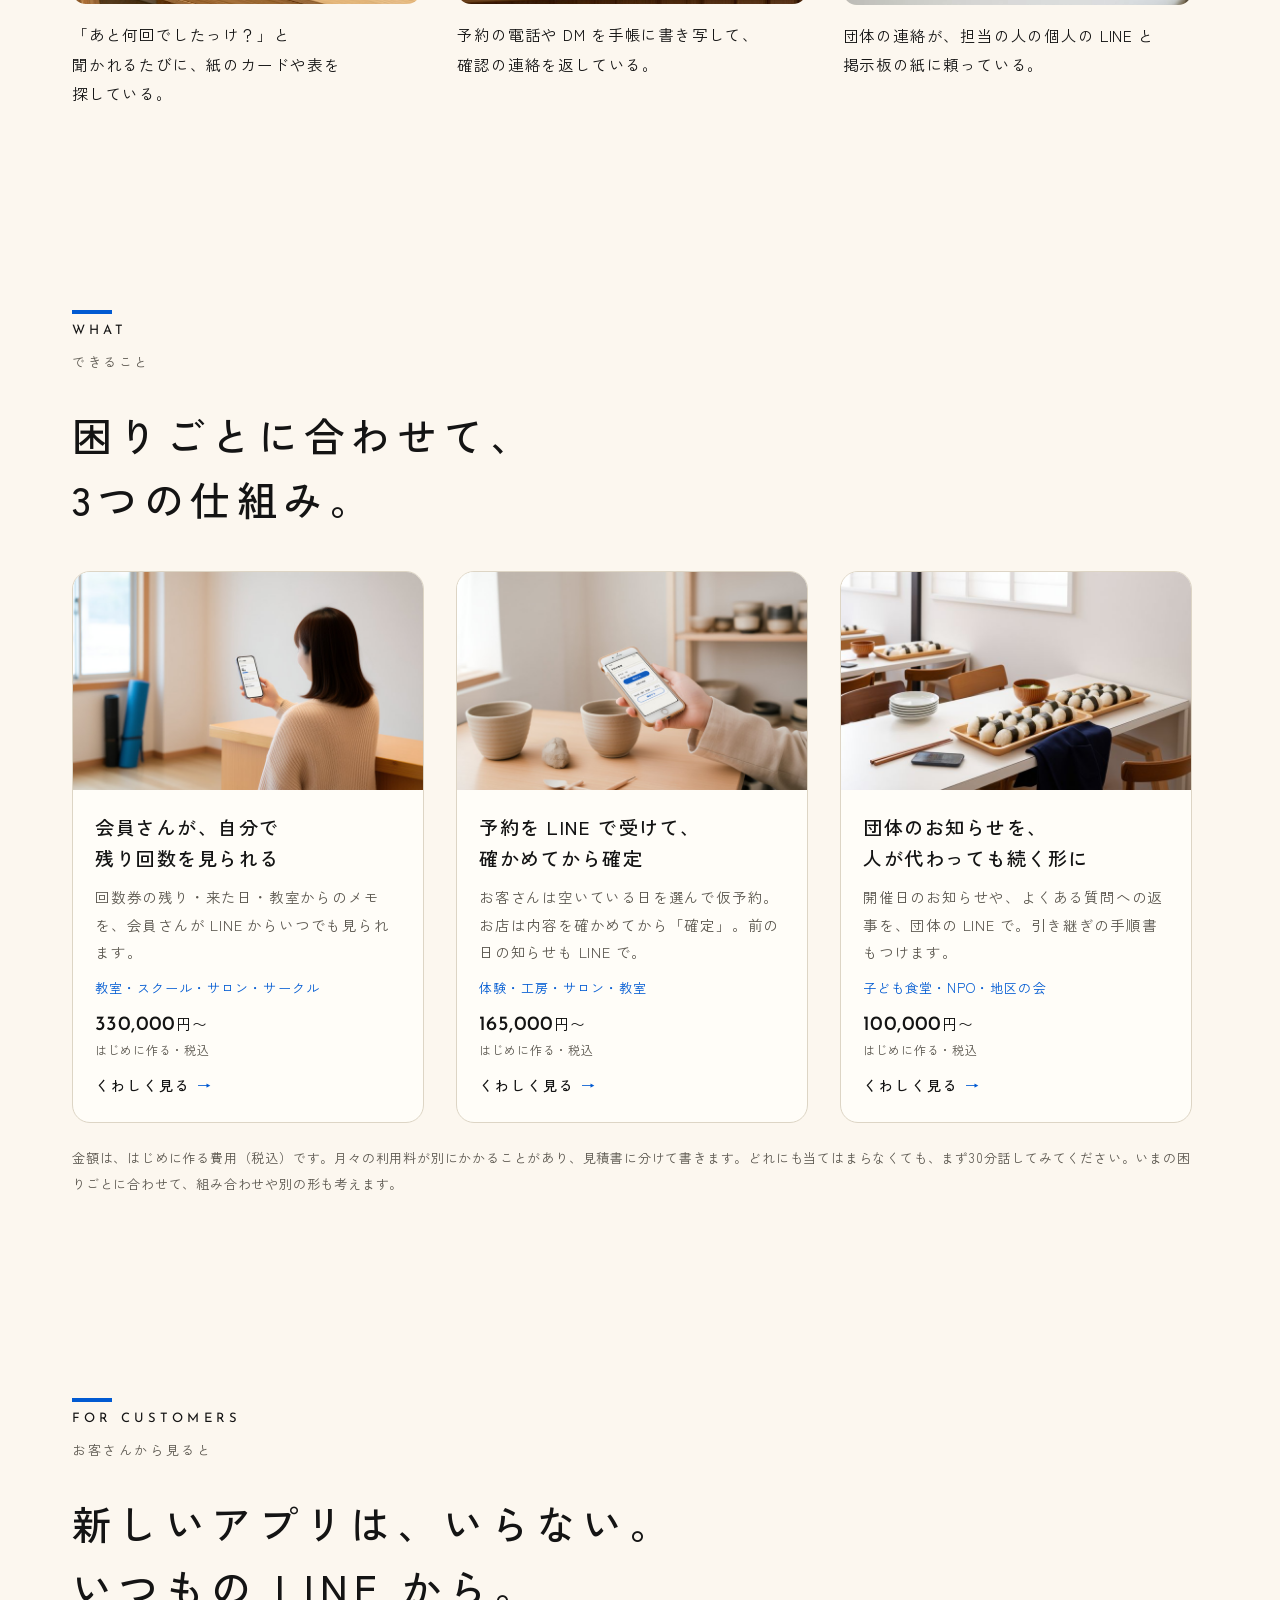
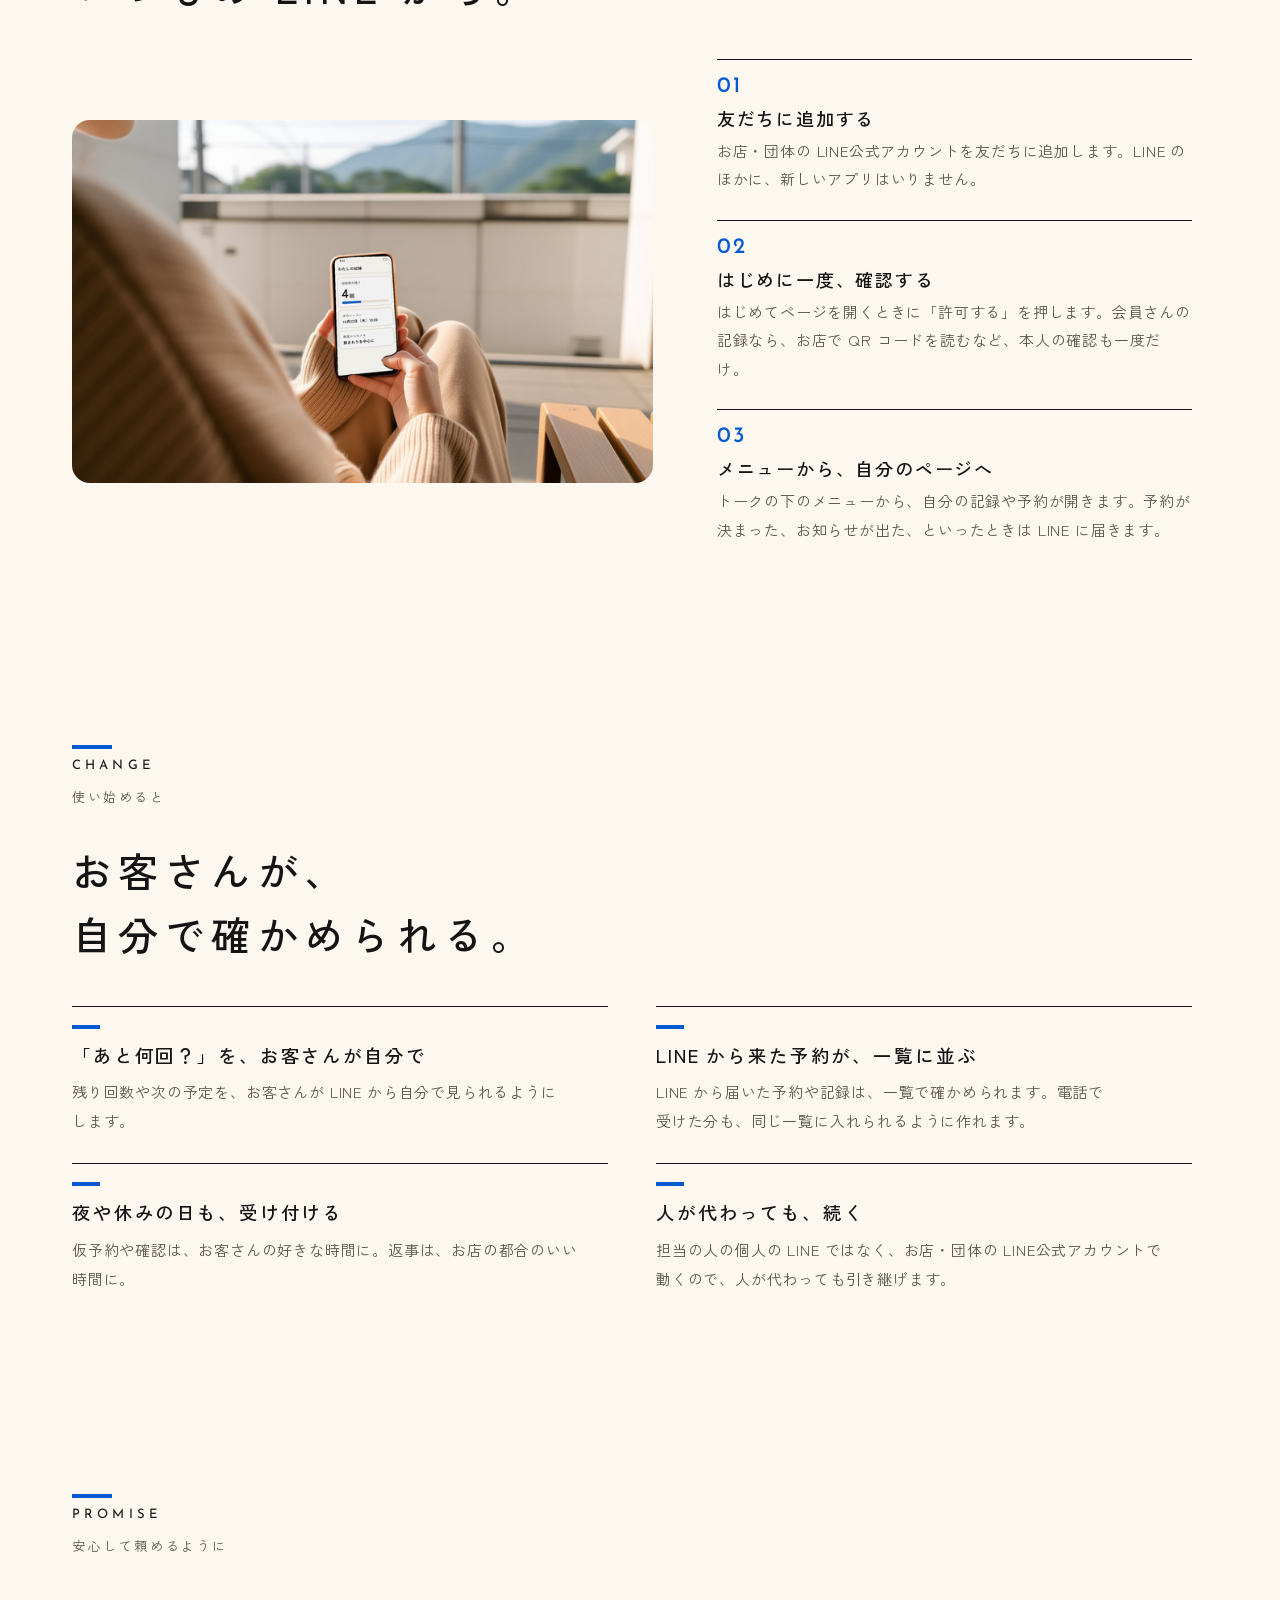
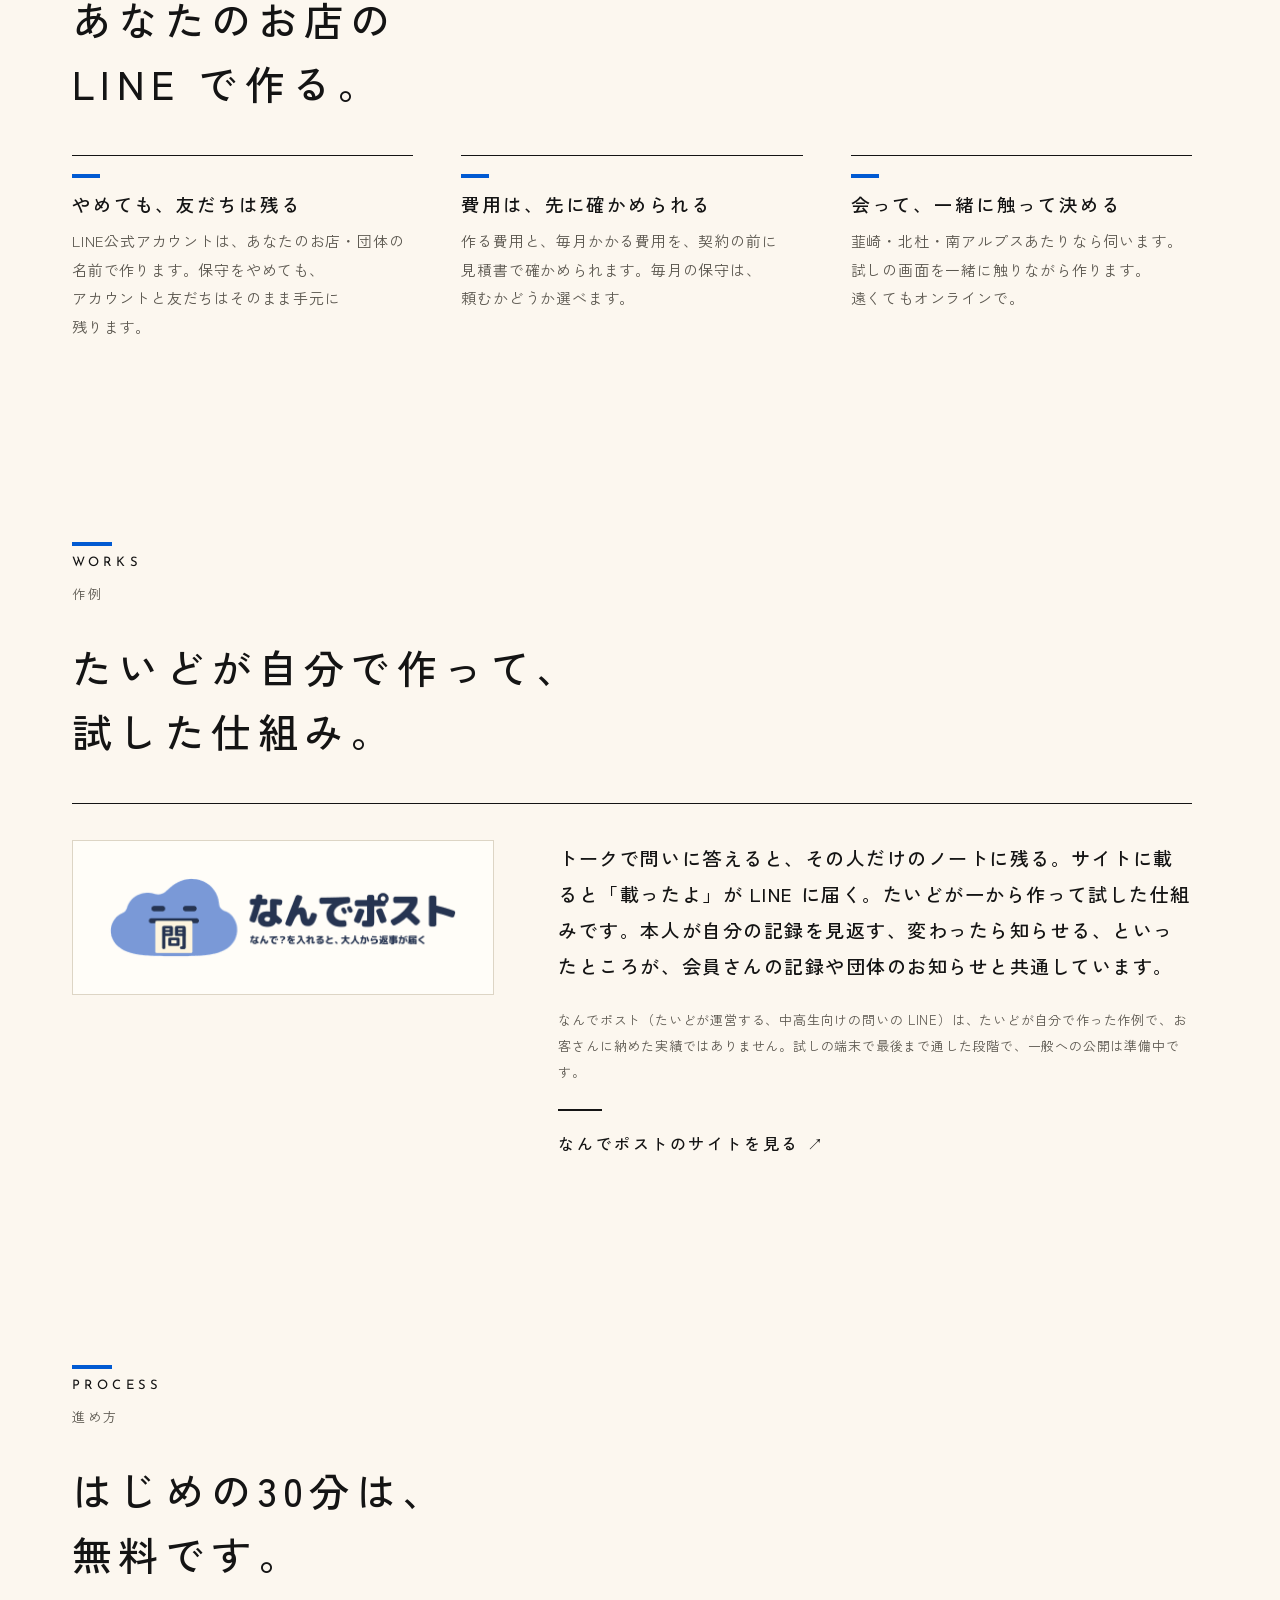
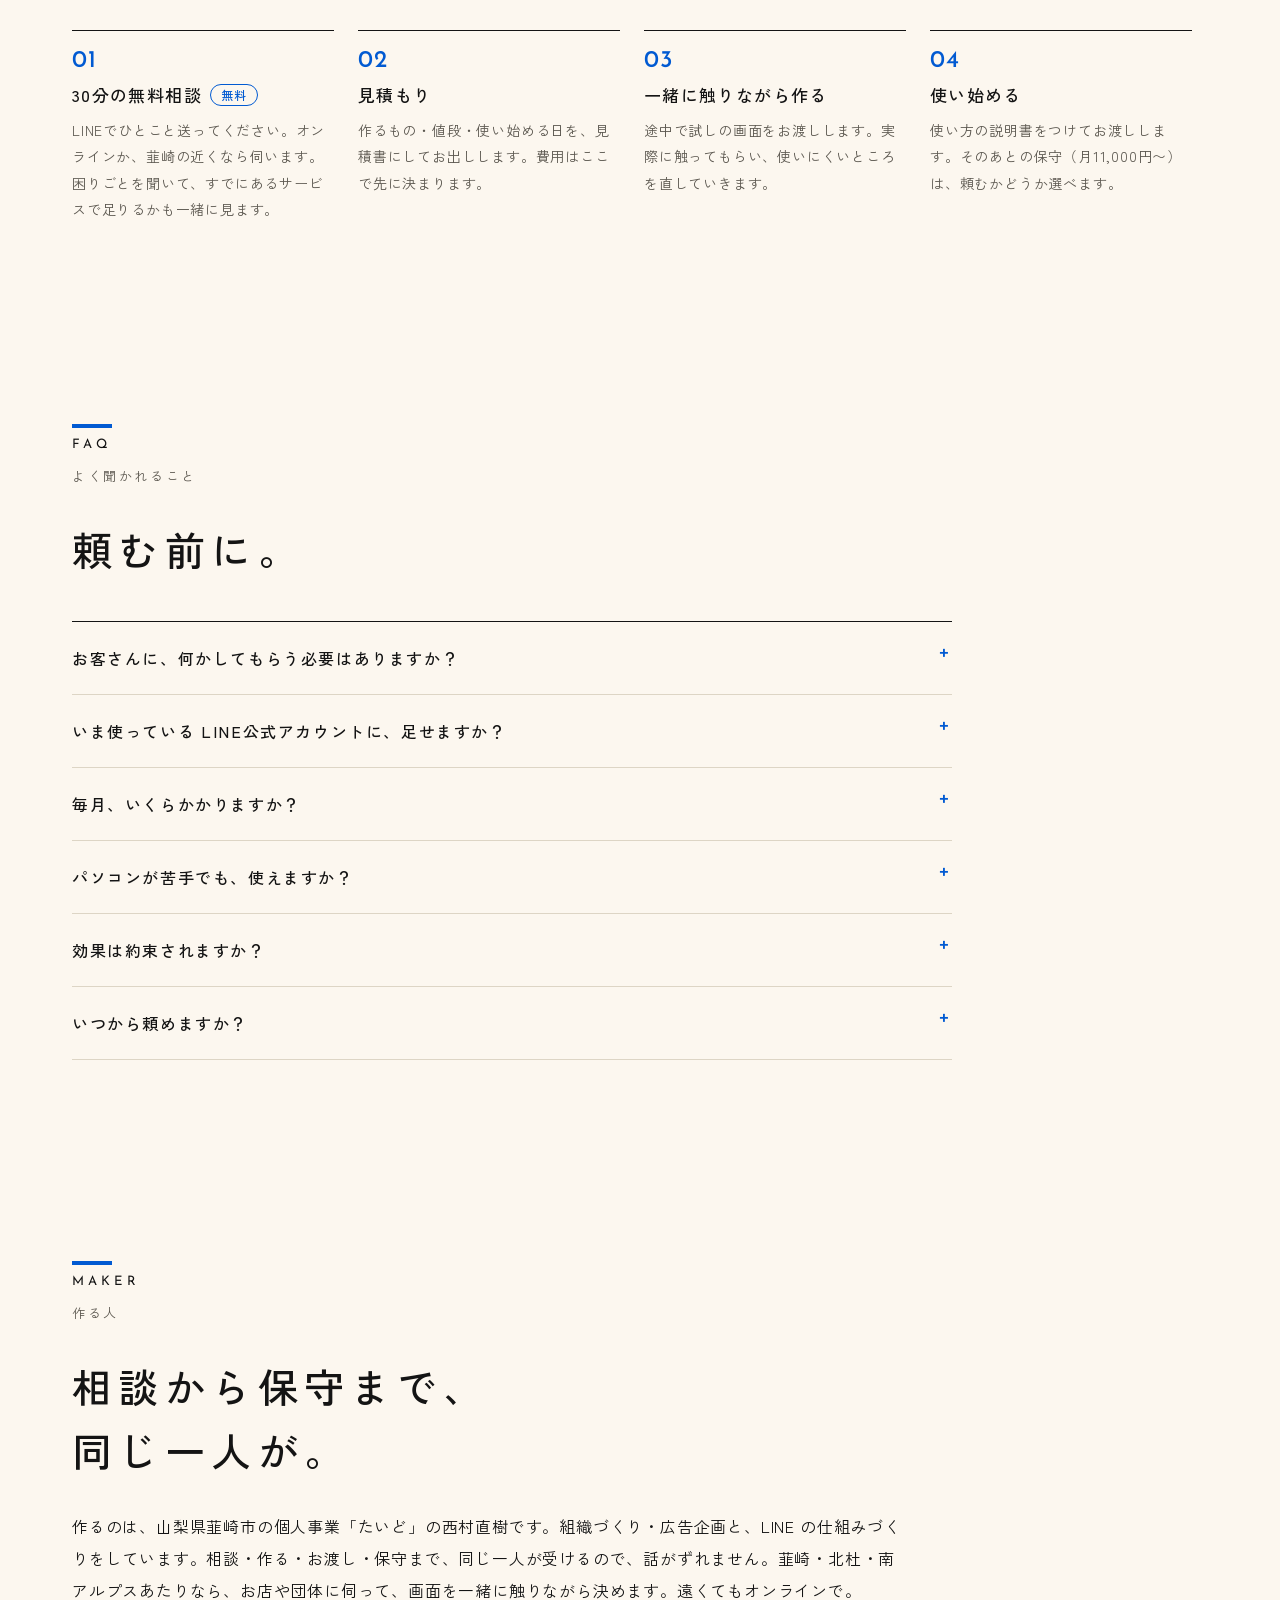
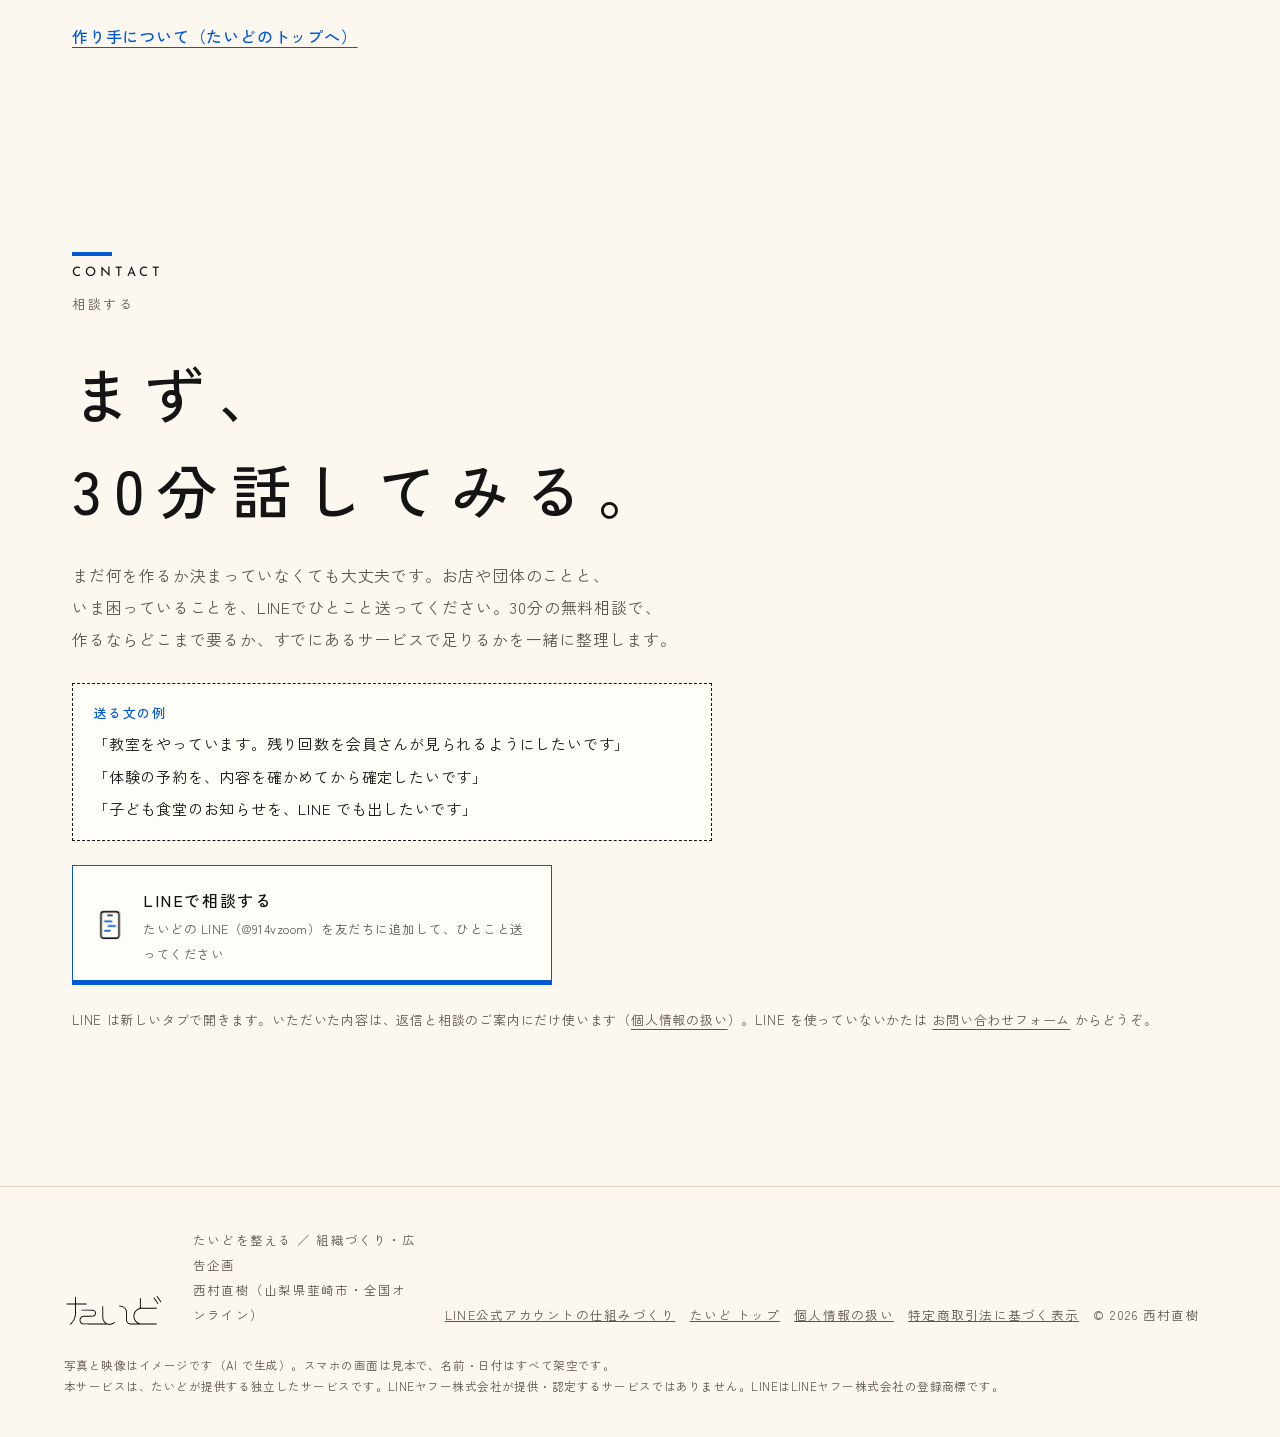
==== commit 53213d3c: "スマホの画面の角を、写真のスマホの丸みに合わせた: 角丸を決め打ちで描かず、元の写真の黒い画面そのものを型にしてはめた（縁はぼかしで内側へ・指の際に黒い線を残さない）。画像の版を v=6 に Co-A" ====
--- a/line/index.html
+++ b/line/index.html
@@ -13,7 +13,7 @@
 <link rel="preload" href="../assets/fonts/zenkaku-500.woff2" as="font" type="font/woff2" crossorigin>
 <script>if(!matchMedia("(prefers-reduced-motion: reduce)").matches&&!/[?&#]edit\b/.test(location.search+location.hash)){document.documentElement.classList.add("anim");setTimeout(function(){if(!document.documentElement.classList.contains("ready"))document.documentElement.classList.remove("anim")},3000)}</script>
 <link rel="stylesheet" href="../style.css?v=h2">
-<link rel="stylesheet" href="../line/line.css?v=5">
+<link rel="stylesheet" href="../line/line.css?v=6">
 <script src="../script.js?v=h1" defer></script>
 </head>
 <body class="page-line v3" data-line-url="https://line.me/R/ti/p/@914vzoom" data-line-id="@914vzoom" data-count="">
@@ -49,7 +49,7 @@
 <p class="hero-when">いまは相談と見積もりを受け付けています。作り始めは2027年1月からの予定です。</p>
 </div>
 <figure class="hero-figure hv">
-<video autoplay muted loop playsinline preload="metadata" poster="../assets/line/hero-poster.jpg?v=5" width="1280" height="720" aria-label="朝の教室の受付。カウンターのお茶から湯気が立つイメージ映像"><source src="../assets/line/hero.mp4?v=5" type="video/mp4"></video>
+<video autoplay muted loop playsinline preload="metadata" poster="../assets/line/hero-poster.jpg?v=6" width="1280" height="720" aria-label="朝の教室の受付。カウンターのお茶から湯気が立つイメージ映像"><source src="../assets/line/hero.mp4?v=6" type="video/mp4"></video>
 <button class="hv-btn" type="button" data-s="pause" aria-label="映像を止める"><svg class="ic" aria-hidden="true"><use class="u-pause" href="#i-pause"/><use class="u-play" href="#i-play"/></svg></button>
 </figure>
 </section>
@@ -57,21 +57,21 @@
 <p class="label"><span class="en">ISSUES</span><span class="t">こんなこと、ありませんか</span></p>
 <h2 id="issues-title">毎日の、<br>小さな手間。</h2>
 <ul class="pcards">
-<li><img class="" src="../assets/line/before-kiroku-1600.jpg?v=5" srcset="../assets/line/before-kiroku-800.jpg?v=5 800w, ../assets/line/before-kiroku-1600.jpg?v=5 1600w" sizes="(max-width: 760px) 100vw, 50vw" width="1600" height="900" alt="机の上の紙の回数券とスタンプ" loading="lazy" decoding="async"><p>「あと何回でしたっけ？」と聞かれるたびに、紙のカードや表を探している。</p></li>
-<li><img class="" src="../assets/line/before-yoyaku-1600.jpg?v=5" srcset="../assets/line/before-yoyaku-800.jpg?v=5 800w, ../assets/line/before-yoyaku-1600.jpg?v=5 1600w" sizes="(max-width: 760px) 100vw, 50vw" width="1600" height="900" alt="お店のカウンターの予約の台帳と電話" loading="lazy" decoding="async"><p>予約の電話や DM を手帳に書き写して、確認の連絡を返している。</p></li>
-<li><img class="" src="../assets/line/before-chiiki-1600.jpg?v=5" srcset="../assets/line/before-chiiki-800.jpg?v=5 800w, ../assets/line/before-chiiki-1600.jpg?v=5 1600w" sizes="(max-width: 760px) 100vw, 50vw" width="1600" height="900" alt="公民館の掲示板に貼られたたくさんの紙" loading="lazy" decoding="async"><p>団体の連絡が、担当の人の個人の LINE と掲示板の紙に頼っている。</p></li>
+<li><img class="" src="../assets/line/before-kiroku-1600.jpg?v=6" srcset="../assets/line/before-kiroku-800.jpg?v=6 800w, ../assets/line/before-kiroku-1600.jpg?v=6 1600w" sizes="(max-width: 760px) 100vw, 50vw" width="1600" height="900" alt="机の上の紙の回数券とスタンプ" loading="lazy" decoding="async"><p>「あと何回でしたっけ？」と聞かれるたびに、紙のカードや表を探している。</p></li>
+<li><img class="" src="../assets/line/before-yoyaku-1600.jpg?v=6" srcset="../assets/line/before-yoyaku-800.jpg?v=6 800w, ../assets/line/before-yoyaku-1600.jpg?v=6 1600w" sizes="(max-width: 760px) 100vw, 50vw" width="1600" height="900" alt="お店のカウンターの予約の台帳と電話" loading="lazy" decoding="async"><p>予約の電話や DM を手帳に書き写して、確認の連絡を返している。</p></li>
+<li><img class="" src="../assets/line/before-chiiki-1600.jpg?v=6" srcset="../assets/line/before-chiiki-800.jpg?v=6 800w, ../assets/line/before-chiiki-1600.jpg?v=6 1600w" sizes="(max-width: 760px) 100vw, 50vw" width="1600" height="900" alt="公民館の掲示板に貼られたたくさんの紙" loading="lazy" decoding="async"><p>団体の連絡が、担当の人の個人の LINE と掲示板の紙に頼っている。</p></li>
 </ul>
 </section>
 <section class="sec " id="lps" aria-labelledby="lps-title">
 <p class="label"><span class="en">WHAT</span><span class="t">できること</span></p>
 <h2 id="lps-title">困りごとに合わせて、<br>3つの仕組み。</h2>
-<ul class="scards"><li><a class="scard" href="kiroku/"><img class="" src="../assets/line/kiroku-1600.jpg?v=5" srcset="../assets/line/kiroku-800.jpg?v=5 800w, ../assets/line/kiroku-1600.jpg?v=5 1600w" sizes="(max-width: 760px) 100vw, 50vw" width="1600" height="900" alt="ピラティス教室の受付でスマホを持つ人の後ろ姿" loading="lazy" decoding="async"><div class="scard-b"><h3>会員さんが、自分で<br>残り回数を見られる</h3><p>回数券の残り・来た日・教室からのメモを、会員さんが LINE からいつでも見られます。</p><p class="scard-who">教室・スクール・サロン・サークル</p><p class="scard-p"><span class="n">330,000</span>円〜<small>はじめに作る・税込</small></p><p class="scard-go">くわしく見る</p></div></a></li><li><a class="scard" href="yoyaku/"><img class="" src="../assets/line/yoyaku-1600.jpg?v=5" srcset="../assets/line/yoyaku-800.jpg?v=5 800w, ../assets/line/yoyaku-1600.jpg?v=5 1600w" sizes="(max-width: 760px) 100vw, 50vw" width="1600" height="900" alt="陶芸の工房でスマホを持つ店主の手元" loading="lazy" decoding="async"><div class="scard-b"><h3>予約を LINE で受けて、<br>確かめてから確定</h3><p>お客さんは空いている日を選んで仮予約。お店は内容を確かめてから「確定」。前の日の知らせも LINE で。</p><p class="scard-who">体験・工房・サロン・教室</p><p class="scard-p"><span class="n">165,000</span>円〜<small>はじめに作る・税込</small></p><p class="scard-go">くわしく見る</p></div></a></li><li><a class="scard" href="chiiki/"><img class="" src="../assets/line/chiiki-1600.jpg?v=5" srcset="../assets/line/chiiki-800.jpg?v=5 800w, ../assets/line/chiiki-1600.jpg?v=5 1600w" sizes="(max-width: 760px) 100vw, 50vw" width="1600" height="900" alt="子ども食堂の準備ができた長机。おにぎりとお味噌汁が並ぶ" loading="lazy" decoding="async"><div class="scard-b"><h3>団体のお知らせを、<br>人が代わっても続く形に</h3><p>開催日のお知らせや、よくある質問への返事を、団体の LINE で。引き継ぎの手順書もつけます。</p><p class="scard-who">子ども食堂・NPO・地区の会</p><p class="scard-p"><span class="n">100,000</span>円〜<small>はじめに作る・税込</small></p><p class="scard-go">くわしく見る</p></div></a></li></ul><p class="note">金額は、はじめに作る費用（税込）です。月々の利用料が別にかかることがあり、見積書に分けて書きます。どれにも当てはまらなくても、まず30分話してみてください。いまの困りごとに合わせて、組み合わせや別の形も考えます。</p>
+<ul class="scards"><li><a class="scard" href="kiroku/"><img class="" src="../assets/line/kiroku-1600.jpg?v=6" srcset="../assets/line/kiroku-800.jpg?v=6 800w, ../assets/line/kiroku-1600.jpg?v=6 1600w" sizes="(max-width: 760px) 100vw, 50vw" width="1600" height="900" alt="ピラティス教室の受付でスマホを持つ人の後ろ姿" loading="lazy" decoding="async"><div class="scard-b"><h3>会員さんが、自分で<br>残り回数を見られる</h3><p>回数券の残り・来た日・教室からのメモを、会員さんが LINE からいつでも見られます。</p><p class="scard-who">教室・スクール・サロン・サークル</p><p class="scard-p"><span class="n">330,000</span>円〜<small>はじめに作る・税込</small></p><p class="scard-go">くわしく見る</p></div></a></li><li><a class="scard" href="yoyaku/"><img class="" src="../assets/line/yoyaku-1600.jpg?v=6" srcset="../assets/line/yoyaku-800.jpg?v=6 800w, ../assets/line/yoyaku-1600.jpg?v=6 1600w" sizes="(max-width: 760px) 100vw, 50vw" width="1600" height="900" alt="陶芸の工房でスマホを持つ店主の手元" loading="lazy" decoding="async"><div class="scard-b"><h3>予約を LINE で受けて、<br>確かめてから確定</h3><p>お客さんは空いている日を選んで仮予約。お店は内容を確かめてから「確定」。前の日の知らせも LINE で。</p><p class="scard-who">体験・工房・サロン・教室</p><p class="scard-p"><span class="n">165,000</span>円〜<small>はじめに作る・税込</small></p><p class="scard-go">くわしく見る</p></div></a></li><li><a class="scard" href="chiiki/"><img class="" src="../assets/line/chiiki-1600.jpg?v=6" srcset="../assets/line/chiiki-800.jpg?v=6 800w, ../assets/line/chiiki-1600.jpg?v=6 1600w" sizes="(max-width: 760px) 100vw, 50vw" width="1600" height="900" alt="子ども食堂の準備ができた長机。おにぎりとお味噌汁が並ぶ" loading="lazy" decoding="async"><div class="scard-b"><h3>団体のお知らせを、<br>人が代わっても続く形に</h3><p>開催日のお知らせや、よくある質問への返事を、団体の LINE で。引き継ぎの手順書もつけます。</p><p class="scard-who">子ども食堂・NPO・地区の会</p><p class="scard-p"><span class="n">100,000</span>円〜<small>はじめに作る・税込</small></p><p class="scard-go">くわしく見る</p></div></a></li></ul><p class="note">金額は、はじめに作る費用（税込）です。月々の利用料が別にかかることがあり、見積書に分けて書きます。どれにも当てはまらなくても、まず30分話してみてください。いまの困りごとに合わせて、組み合わせや別の形も考えます。</p>
 </section>
 <section class="sec " id="member" aria-labelledby="member-title">
 <p class="label"><span class="en">FOR CUSTOMERS</span><span class="t">お客さんから見ると</span></p>
 <h2 id="member-title">新しいアプリは、いらない。<br>いつもの LINE から。</h2>
 <div class="split">
-<figure class="split-fig"><img class="" src="../assets/line/member-1600.jpg?v=5" srcset="../assets/line/member-800.jpg?v=5 800w, ../assets/line/member-1600.jpg?v=5 1600w" sizes="(max-width: 760px) 100vw, 50vw" width="1600" height="900" alt="駅のベンチで、膝の上のスマホを両手で持って見ている人の手元。画面には残り回数の見本" loading="lazy" decoding="async"></figure>
+<figure class="split-fig"><img class="" src="../assets/line/member-1600.jpg?v=6" srcset="../assets/line/member-800.jpg?v=6 800w, ../assets/line/member-1600.jpg?v=6 1600w" sizes="(max-width: 760px) 100vw, 50vw" width="1600" height="900" alt="駅のベンチで、膝の上のスマホを両手で持って見ている人の手元。画面には残り回数の見本" loading="lazy" decoding="async"></figure>
 <ol class="steps3">
 <li><p class="flow-no">01</p><h3>友だちに追加する</h3><p>お店・団体の LINE公式アカウントを友だちに追加します。LINE のほかに、新しいアプリはいりません。</p></li>
 <li><p class="flow-no">02</p><h3>はじめに一度、確認する</h3><p>はじめてページを開くときに「許可する」を押します。会員さんの記録なら、お店で QR コードを読むなど、本人の確認も一度だけ。</p></li>
